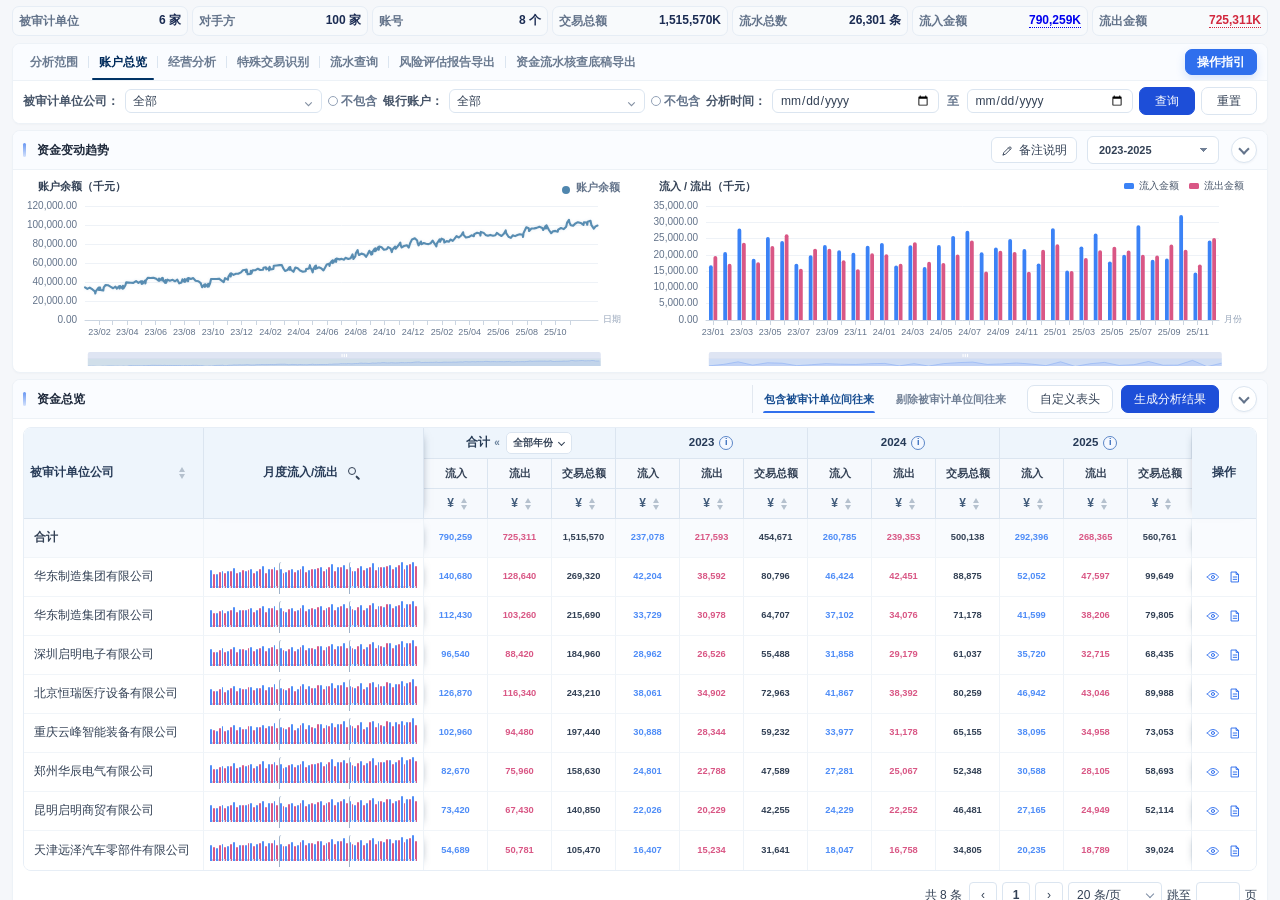
==== fragments/bank-analysis.html @ 0fcf7558 "更新功能与页面样式" ====
<!DOCTYPE html>
<html lang="zh-Hans-CN">
<head>
  <meta charset="utf-8"/>
  <meta name="viewport" content="width=device-width, initial-scale=1"/>
  <link rel="preconnect" href="https://cdnjs.cloudflare.com" crossorigin/>
  <link rel="preload" href="https://cdnjs.cloudflare.com/ajax/libs/font-awesome/6.4.0/css/all.min.css" as="style" onload="this.onload=null;this.rel='stylesheet'"/>
  <link rel="stylesheet" href="../assets/vendor/leaflet/leaflet.css?v=1.9.4-local"/>
  <noscript><link rel="stylesheet" href="https://cdnjs.cloudflare.com/ajax/libs/font-awesome/6.4.0/css/all.min.css"/></noscript>

  <!-- ECharts -->
  <script defer src="../assets/vendor/echarts/echarts.min.js?v=5.6.0-local"></script>
  <script defer src="../assets/vendor/leaflet/leaflet.js?v=1.9.4-local"></script>
  <link rel="stylesheet" href="../assets/css/base.css?v=20260827-tyc-sync1"/>
  <link rel="stylesheet" href="../assets/css/components/year-expansion.css?v=20260920-3"/>
  <link rel="stylesheet" href="../assets/css/pages/bank-analysis.css?v=20260811-daily-trend1"/>
  <link rel="stylesheet" href="../assets/css/pages/account.css?v=20260507-routine"/>
  <link rel="stylesheet" href="../assets/css/pages/biz.css?v=20260507-routine"/>
  <link rel="stylesheet" href="../assets/css/pages/routine.css?v=20260507-routine"/>
  <link rel="stylesheet" href="../assets/css/pages/workingpaper.css?v=20260827-workingpaper-tools1"/>
  <link rel="stylesheet" href="../assets/css/pages/bank-analysis-compact.css?v=20260907-table-align3"/>
  <link rel="stylesheet" href="../assets/css/pages/portrait.css?v=20260921-business-gate1"/>
  <link rel="stylesheet" href="../assets/css/pages/risk-check.css?v=20260624-riskflow1"/>
  <link rel="stylesheet" href="../assets/css/pages/account-action-details.css?v=20260828-portrait-actions4"/>
</head>
<body>
  <!-- 2) KPI + 数据问题分析（整块） -->
<div class="kpi-and-issue kpi-only">
<!-- 左侧 KPI 总容器：左1列(前三个纵排) + 右2列(后四个2×2) -->
<div class="kpi-grid">
<div class="kpi k1">
<div class="kpi-label">被审计单位</div>
<div class="kpi-value">6 家</div>
</div>
<div class="kpi k2">
<div class="kpi-label">对手方</div>
<div class="kpi-value">100 家</div>
</div>
<div class="kpi k3">
<div class="kpi-label">账号</div>
<div class="kpi-value">8 个</div>
</div>
<div class="kpi k4">
<div class="kpi-label">交易总额</div>
<div class="kpi-value">1,515,570K</div>
</div>
<div class="kpi k5">
<div class="kpi-label">流水总数</div>
<div class="kpi-value">26,301 条</div>
</div>
<div class="kpi k6">
<div class="kpi-label">流入金额</div>
<div class="kpi-value pos"><a class="link-num" href="javascript:;">790,259K</a></div>
</div>
<div class="kpi k7">
<div class="kpi-label">流出金额</div>
<div class="kpi-value neg"><a class="link-num danger" href="javascript:;">725,311K</a></div>
</div>
</div>
</div>
<!-- 3) Tabs（紧贴在KPI/问题卡下面） -->
<div class="tab-container">
<div class="tabbar" id="topTabs">
<div class="tab active" data-top="account">账户总览</div>
<div class="tab" data-top="biz">经营分析</div>
<!-- 暂时停用：已知关联方交易、个人交易。保留对应页面代码，后续可直接恢复入口。 -->
<!-- <div class="tab" data-top="relation">已知关联方交易</div> -->
<!-- <div class="tab" data-top="personal—transaction">个人交易</div> -->
<div class="tab" data-top="transaction">特殊交易识别</div>
<!-- 资金流水核查底稿导出已迁移为数据综合分析下方的独立页面。 -->
<!-- <div class="tab" data-top="workingpaper">资金流水核查底稿导出</div> -->
<div class="tab" data-top="statement">流水查询</div>
<button class="tab-guide-btn" id="bankOperationGuideBtn" type="button">操作指引</button>
<i class="inkbar" id="inkbar"></i>
</div>
<div class="tab-intro" id="tabIntro"></div>
<!-- ✅ 说明条放在同一个框内 -->
<div class="biz-filter-bar" id="bizFilterBar">
<div class="filter-card">
<div class="filter-area">
<label>被审计单位公司：</label>
<span class="select-wrap">
<select class="select" id="fCompany"></select>
<i class="chev"><svg viewbox="0 0 24 24"><path d="M6 9l6 6 6-6" fill="none" stroke="currentColor" stroke-width="2"></path></svg></i>
</span>
<label class="negate"><input id="negCompany" type="checkbox"/>不包含</label>
<label>银行账户：</label>
<span class="select-wrap">
<select class="select" id="fBank"></select>
<i class="chev"><svg viewbox="0 0 24 24"><path d="M6 9l6 6 6-6" fill="none" stroke="currentColor" stroke-width="2"></path></svg></i>
</span>
<label class="negate"><input id="negBank" type="checkbox"/>不包含</label>
<label>分析时间：</label>
<input id="beginDate" type="date"/>
<span class="range-sep">至</span>
<input id="endDate" type="date"/>
<button class="query" id="btnQueryBiz">查询</button>
<button class="reset" id="btnResetBiz">重置</button>
</div>
</div>
</div>
</div>
<!-- ===================== 账户总览页 ===================== -->
<section class="tab-pane active" id="pane-account">
<div class="tab-scroll">
<div class="card bank-balance-trend-card">
<div class="head"><div class="title">资金变动趋势</div><div class="head-inline bank-help-actions"><button class="btn account-help-btn bank-help-logic" type="button"><i class="fa-regular fa-lightbulb"></i>业务逻辑</button><button class="btn account-help-btn bank-help-tips" type="button"><i class="fa-regular fa-circle-question"></i>操作提示</button></div><div class="account-trend-head-actions"><button class="account-trend-note-trigger" id="accountTrendNoteTrigger" type="button" aria-label="备注说明"><svg viewBox="0 0 24 24" aria-hidden="true"><path d="M4 20l4.2-1 10-10a2.2 2.2 0 0 0-3.1-3.1l-10 10L4 20Z"></path><path d="m13.8 7.2 3 3"></path></svg><span>备注说明</span></button><select class="account-trend-year-select" id="accountTrendYearSelect" aria-label="资金变动趋势年份"><option value="2023-2025" selected>2023-2025</option><option value="2023">2023</option><option value="2024">2024</option><option value="2025">2025</option></select></div></div>
<div class="content">
<div class="account-trend-stack">
<div class="chart-md account-trend-chart" id="chart-account-balance"></div>
<div class="chart-md account-trend-chart" id="chart-account-io"></div>
</div>
</div>
</div>
<!-- ========== 资金总览 ========== -->
<div class="card">
<div class="head">
<div class="title">资金总览</div>
<!-- 紧跟标题：业务逻辑 / 操作提示 -->
<div class="head-inline bank-help-actions">
<button class="btn account-help-btn" id="btnAccountLogic"><i class="fa-regular fa-lightbulb"></i>业务逻辑</button>
<button class="btn account-help-btn" id="btnAccountTips"><i class="fa-regular fa-circle-question"></i>操作提示</button>
</div>
<!-- 右侧：自定义表头 / 生成分析结果 -->
<div class="account-summary-head-actions">
<div class="account-scope-tabs" id="accountScopeTabs" role="tablist" aria-label="资金总览交易范围">
<button class="is-active" type="button" role="tab" aria-selected="true" data-account-scope="included">包含被审计单位间往来</button>
<button type="button" role="tab" aria-selected="false" data-account-scope="excluded">剔除被审计单位间往来</button>
</div>
<button class="btn" id="btnCustomizeCols">自定义表头</button>
<button class="btn primary" id="btnAnalyze">生成分析结果</button>
</div>
</div>
<div class="content">
<!-- 总览表 -->
<div class="account-summary-table-wrap">
<table class="table" id="tblAccountSummary">
<thead id="accountSummaryHead"></thead>
<tbody id="accountSummaryBody"></tbody>
</table>
</div>
<div class="pagination" id="pagination-account"></div>
</div>
</div>

</div></div></section>
<!-- ===================== 流水画像 ===================== -->
<section class="tab-pane hide" id="pane-biz">
<div class="tab-scroll portrait-page">
  <div class="portrait-metrics">
    <div class="portrait-metric is-related">
      <div class="portrait-metric-head"><span>关联交易占比 <b class="portrait-inline-value">188,460K / 12.4%</b></span></div>
      <div class="portrait-metric-value">188,460K</div>
      <div class="portrait-meter"><i style="width:12.4%"></i></div>
      <div class="portrait-metric-foot"><span>被审计单位间往来</span><strong>64,820K / 4.3%</strong></div>
    </div>
    <div class="portrait-metric is-customer">
      <div class="portrait-metric-head">
        <span>客户交易占比 <b class="portrait-inline-value">790,259K / 52.1%</b></span>
        <label class="portrait-rank-control">集中度
          <select id="portraitCustomerTopN">
            <option value="5">前5大</option>
            <option value="10" selected>前10大</option>
            <option value="20">前20大</option>
          </select>
        </label>
      </div>
      <div class="portrait-metric-value">790,259K <small>/ 52.1%</small></div>
      <div class="portrait-meter"><i id="portraitCustomerBar" style="width:86%"></i></div>
      <div class="portrait-metric-foot"><span id="portraitCustomerLabel">前10大客户集中度</span><strong>269,023K / <em id="portraitCustomerRatio">86%</em></strong></div>
    </div>
    <div class="portrait-metric is-supplier">
      <div class="portrait-metric-head">
        <span>供应商交易占比 <b class="portrait-inline-value">725,311K / 47.9%</b></span>
        <label class="portrait-rank-control">集中度
          <select id="portraitSupplierTopN">
            <option value="5">前5大</option>
            <option value="10" selected>前10大</option>
            <option value="20">前20大</option>
          </select>
        </label>
      </div>
      <div class="portrait-metric-value">725,311K <small>/ 47.9%</small></div>
      <div class="portrait-meter"><i id="portraitSupplierBar" style="width:86%"></i></div>
      <div class="portrait-metric-foot"><span id="portraitSupplierLabel">前10大供应商集中度</span><strong>250,999K / <em id="portraitSupplierRatio">86%</em></strong></div>
    </div>
    <div class="portrait-metric is-master"><div class="portrait-master-title"><span>主档信息完整度</span><b>4/5</b><small>已获取 4 项，共 5 项主档</small></div><div class="portrait-tags"><span class="is-ready">客户</span><span class="is-ready">供应商</span><span class="is-ready">关联方</span><span class="is-ready">员工主档</span><span class="is-pending" id="portraitBusinessMasterTag">工商信息 · 待获取</span></div></div>
  </div>

  <div class="portrait-chart-grid">
    <div class="card portrait-chart-card portrait-monthly-card"><div class="head"><div class="title">月度收支构成分析</div><div class="head-inline bank-help-actions"><button class="btn account-help-btn bank-help-logic" type="button"><i class="fa-regular fa-lightbulb"></i>业务逻辑</button><button class="btn account-help-btn bank-help-tips" type="button"><i class="fa-regular fa-circle-question"></i>操作提示</button></div><select class="portrait-monthly-year-select" id="portraitMonthlyYearSelect" aria-label="选择分析年份"><option value="all" selected>2023-2025</option><option value="2023">2023</option><option value="2024">2024</option><option value="2025">2025</option></select><button class="portrait-monthly-layout-toggle" id="portraitMonthlyLayoutToggle" type="button" aria-pressed="false" aria-label="切换为流入在上、流出在下" title="切换为流入在上、流出在下"><i aria-hidden="true"><span></span><span></span></i><b>上下视图</b></button><div class="portrait-legend"></div></div><div class="content"><div class="portrait-chart" id="portraitMonthlyChart"></div></div></div>
    <div class="card portrait-chart-card portrait-feature-card"><div class="head"><div class="title">前10大</div><div class="head-inline bank-help-actions"><button class="btn account-help-btn bank-help-logic" type="button"><i class="fa-regular fa-lightbulb"></i>业务逻辑</button><button class="btn account-help-btn bank-help-tips" type="button"><i class="fa-regular fa-circle-question"></i>操作提示</button></div><div class="portrait-feature-tools"><div class="portrait-segment" id="portraitBubbleTabs"><button class="is-active" data-view="customer" type="button">客户</button><button data-view="supplier" type="button">供应商</button><button data-view="nonbusiness" type="button">非客户非供应商</button><button data-view="related" type="button">关联方</button></div></div></div><div class="content"><div class="portrait-feature-ranking-grid" id="portraitFeatureBody"></div></div></div>
  </div>

  <div class="card portrait-table-card">
    <div class="head">
      <div class="title">对手方汇总清单</div>
      <div class="head-inline bank-help-actions"><button class="btn account-help-btn bank-help-logic" type="button"><i class="fa-regular fa-lightbulb"></i>业务逻辑</button><button class="btn account-help-btn bank-help-tips" type="button"><i class="fa-regular fa-circle-question"></i>操作提示</button></div>
      <div class="portrait-table-count bank-head-meta-hidden" id="portraitTableCount"></div>
    </div>
    <div class="content">
      <div class="portrait-filter-strip" id="portraitFilterStrip">
        <div class="portrait-counterparty-filters" id="portraitCounterpartyFilters"></div>
        <button class="portrait-kpi-toggle" id="portraitKpiToggle" type="button" aria-label="隐藏KPI卡片" title="隐藏KPI卡片"><span></span></button>
      </div>
      <div class="portrait-table-viewbar">
        <div class="portrait-table-nav">
          <div class="portrait-table-tabs" id="portraitTableTabs"><button class="is-active" data-view="summary" type="button">交易数据及工商信息</button><button data-view="business" type="button" hidden>工商信息</button></div>
          <div class="portrait-business-sync">
            <button class="portrait-business-refresh" id="portraitBusinessRefresh" type="button" aria-label="重新获取工商信息" title="重新获取工商信息">
              <svg aria-hidden="true" viewBox="0 0 24 24"><path d="M20 11a8 8 0 1 0-2.34 5.66M20 5v6h-6"/></svg>
            </button>
            <span id="portraitBusinessRefreshState">尚未获取工商信息</span>
          </div>
        </div>
        <div class="portrait-table-actions"><button class="btn" id="portraitResetFilters" type="button">重置筛选</button><button class="btn" id="portraitColumnsBtn" type="button">自定义表头</button><button class="btn primary" id="portraitGenerateResult" type="button">生成分析结果</button><button class="btn primary" id="portraitExportBtn" type="button">生成流水</button></div>
      </div>
      <div class="counterparty-blacklist-note portrait-blacklist-row">当前工作簿下总计有3个对手方存在配合造假行为，请关注！（AQPP-Audit提供的全量配合造假清单见<a href="javascript:void(0)">第三方配合造假名单.xlsx</a>）</div>
      <div class="portrait-table-wrap tyc-sync-surface"><table class="table" id="portraitCounterpartyTable"><thead id="portraitCounterpartyHead"></thead><tbody id="portraitCounterpartyBody"></tbody></table></div>
      <div class="pagination portrait-pagination" id="portraitPager"></div>
    </div>
  </div>
</div>
</section>

<!-- 旧经营实质内容仅保留为兼容数据源，不再作为可见 Tab 页面 -->
<section class="tab-pane hide" id="pane-biz-legacy" hidden>
<div class="tab-scroll">
<!-- 1) 筛选区 -->
<!-- 2) 资金流水金额 -->
<div class="card">
<div class="head">
<div class="ph-left">
<div class="title">资金流水金额</div>
<button class="btn" id="btnAccountLogic">业务逻辑</button>
<button class="btn" id="btnAccountTips">操作提示</button>
</div>
<div class="ph-right">
<span class="note-link"><i class="icon">
<svg viewbox="0 0 24 24"><path d="M12 3v18M5 6h14M5 12h14M5 18h9" fill="none" stroke="currentColor" stroke-width="1.6"></path></svg>
</i><u>备注说明</u></span>
<span class="pill-wrap">
<select class="pill-select" id="yearBalance">
<option>2023-2025</option><option>2023</option><option>2024</option><option>2025</option>
</select>
<i class="chev"><svg viewbox="0 0 24 24"><path d="M6 9l6 6 6-6" fill="none" stroke="currentColor" stroke-width="2"></path></svg></i>
</span>
</div>
</div>
<div class="chart-lg" id="chart-balance"></div>
</div>
<!-- 3) 流入流出趋势 -->
<div class="card">
<div class="head">
<div class="ph-left">
<div class="title">流入流出趋势</div>
<button class="btn" id="btnAccountLogic">业务逻辑</button>
<button class="btn" id="btnAccountTips">操作提示</button>
</div>
<div class="ph-right">
<span class="note-link"><i class="icon">
<svg viewbox="0 0 24 24"><path d="M12 3v18M5 6h14M5 12h14M5 18h9" fill="none" stroke="currentColor" stroke-width="1.6"></path></svg>
</i><u>备注说明</u></span>
<span class="pill-wrap">
<select class="pill-select" id="yearIO">
<option>2023-2025</option><option>2023</option><option>2024</option><option>2025</option>
</select>
<i class="chev"><svg viewbox="0 0 24 24"><path d="M6 9l6 6 6-6" fill="none" stroke="currentColor" stroke-width="2"></path></svg></i>
</span>
<span class="pill-wrap">
<select class="pill-select" id="ctypeIO">
<option value="all">全部类型</option><option>供应商</option><option>客户</option><option>员工</option><option>其他</option><option>个人</option>
</select>
<i class="chev"><svg viewbox="0 0 24 24"><path d="M6 9l6 6 6-6" fill="none" stroke="currentColor" stroke-width="2"></path></svg></i>
</span>
</div>
</div>
<div class="kpi-row" id="kpi-io">
<div class="kpi"><div class="k">流入金额</div><div class="v" id="io_in_sum">—</div></div>
<div class="kpi"><div class="k">月均流入</div><div class="v" id="io_in_avg">—</div></div>
<div class="kpi"><div class="k">流出总额</div><div class="v" id="io_out_sum">—</div></div>
<div class="kpi"><div class="k">月均流出</div><div class="v" id="io_out_avg">—</div></div>
</div>
<div class="chart-md" id="chart-io"></div>
</div>
<!-- 4) 流入流出构成（标题 + Tab + 7占比 + 左右两图） -->
<div class="card">
<div class="head">
<div class="ph-left">
<div class="title">流入流出构成</div>
<button class="btn" id="btnAccountLogic">业务逻辑</button>
<button class="btn" id="btnAccountTips">操作提示</button>
</div>
<div class="ph-right">
<span class="note-link"><i class="icon">
<svg viewbox="0 0 24 24"><path d="M12 3v18M5 6h14M5 12h14M5 18h9" fill="none" stroke="currentColor" stroke-width="1.6"></path></svg>
</i><u>备注说明</u></span>
</div>
</div>
<div class="tabs-mini" id="compTabs">
<div class="tab active" data-mode="total">交易总额</div>
<div class="tab" data-mode="in">流入方</div>
<div class="tab" data-mode="out">流出方</div>
</div>
<div class="seven-cats" id="compCats"></div>
<div class="grid-2">
<div class="chart-md" id="chart-comp-monthly"></div>
<div class="chart-md" id="chart-comp-top20"></div>
</div>
<!-- 工具栏：左侧切换 / 右侧按钮组 -->
<div class="table-section">
  <div class="table-inner">

    <div class="table-toolbar">
      <div class="toolbar-left">
        <div aria-label="明细视图切换" class="seg" id="tblSwitcher" role="tablist">
          <button aria-selected="true" class="opt active" data-view="deal" role="tab">交易明细</button>
          <button aria-selected="false" class="opt" data-view="corp" role="tab">工商信息</button>
        </div>
      </div>

      <div class="toolbar-right">
        <div class="btn-bar">
          <button class="btn ghost" id="btnQuick">快速查看勾选结果</button>
          <button class="btn ghost" id="btnReset">重置筛选</button>
          <button class="btn ghost" id="btnHead">自定义表头</button>
          <button class="btn ghost" id="btnDist">流入流出分布</button>
          <button class="btn primary" id="btnAnalyze">生成分析结果</button>
          <button class="btn primary" id="btnFlow">生成流水</button>
        </div>
      </div>
    </div>

    <div class="table-announce" id="tableAnnounce">
      <div class="left-msg">
        当前工作簿下总计有
        <strong id="fraudCount" style="font-weight:700;">0</strong>
        个对手方存在配合造假行为，请关注！
        （AQPP-Audit 提供的全量配合造假清单见
        <span class="file-link" id="fraudListFile">第三方配合造假名单.xlsx</span>）
      </div>
      <div class="right-msg">不勾选即默认基于全部记录导出</div>
    </div>

    <div class="table-wrap" id="tbl-deal-wrap">
      <table class="table" id="tblDeal">
        <thead>
          <tr>
            <th>对手方名称</th>
            <th>对手方类型</th>
            <th>关联关系</th>
            <th>黑名单</th>
            <th>流入总额</th>
            <th>流出总额</th>
            <th>交易总额</th>
            <th>交易总额占比</th>
            <th>交易笔数</th>
            <th>销售类别</th>
            <th>采购类别</th>
            <th>职位</th>
            <th>备注说明</th>
            <th>操作</th>
</tr>
</thead>
<tbody></tbody>
</table>
<div class="pagination" id="pagination-deal"></div>
</div>
<div class="table-wrap" id="tbl-corp-wrap">
<table class="table" id="tblCorp">
<thead>
<tr>
<th>对手方名称</th><th>交易总额</th><th>成立日期</th><th>经营开始时间</th>
<th>经营结束时间</th><th>营业期限</th><th>经营状态</th><th>注册资本</th>
<th>行业</th><th>经营范围</th><th>注册地址</th><th>企业联系方式</th><th>董监高</th>
</tr>
</thead>
<tbody></tbody>
</table>
<div class="pagination" id="pagination-corp"></div>
</div>
</div>
</div>
</section>
<!-- ===================== 个人交易 ===================== -->
<!-- 暂时停用：个人交易页面内容保留，不参与当前 Tab 切换。 -->
<section class="tab-pane hide" id="pane-personal—transaction" hidden aria-hidden="true">
<div class="tab-scroll relation-page personal-page">
  <div class="card relation-analysis-card personal-analysis-card">
    <div class="head">
      <div class="title">个人交易分析</div>
      <div class="relation-mode-tabs analysis-mode-tabs" id="personalModeTabs">
        <button class="is-active" data-mode="total" type="button">交易总额</button>
        <button data-mode="inflow" type="button">流入方</button>
        <button data-mode="outflow" type="button">流出方</button>
      </div>
      <div class="portrait-table-count bank-head-meta-hidden" id="personalTableCount"></div>
    </div>
    <div class="content">
      <div class="portrait-filter-strip relation-filter-strip personal-filter-strip" id="personalFilterStrip">
        <div class="portrait-counterparty-filters relation-filter-cards personal-filter-cards" id="personalTypeFilters"></div>
        <button class="portrait-kpi-toggle" id="personalKpiToggle" type="button" aria-label="隐藏KPI行" title="隐藏KPI行"><span></span></button>
      </div>
      <div class="relation-insight-grid">
        <div class="relation-chart-panel">
          <div class="relation-panel-head"><span id="personalChartTitle">个人交易月度分年交易总额</span><em>单位：千元</em></div>
          <div class="relation-chart" id="personalMetricChart"></div>
        </div>
        <div class="relation-top-panel">
          <div class="relation-panel-head"><span id="personalTopTitle">个人交易 TOP20</span><em id="personalTopMetric">交易总额</em></div>
          <div class="relation-top-list" id="personalTop20"></div>
        </div>
      </div>
      <div class="portrait-table-viewbar relation-table-viewbar">
        <div class="portrait-table-tabs" id="personalTableTabs"><button class="is-active" data-view="summary" type="button">合计数据</button><button data-view="business" type="button">工商信息</button></div>
        <div class="portrait-table-actions"><button class="btn" id="personalColumnsBtn" type="button">自定义表头</button><button class="btn primary" id="personalExportBtn" type="button">导出清单</button></div>
      </div>
      <div class="portrait-table-wrap relation-table-wrap personal-table-wrap"><table class="table" id="personalCounterpartyTable"><thead id="personalCounterpartyHead"></thead><tbody id="personalCounterpartyBody"></tbody></table></div>
      <div class="pagination portrait-pagination" id="personalPager"></div>
    </div>
  </div>
</div>
</section>

<!-- ===================== 流水查询 ===================== -->
<section class="tab-pane hide" id="pane-statement"><div class="tab-scroll">
<div class="card statement-query-card"><div class="head"><div class="title">流水查询结果</div><div class="head-inline bank-help-actions"><button class="btn account-help-btn bank-help-logic" type="button"><i class="fa-regular fa-lightbulb"></i>业务逻辑</button><button class="btn account-help-btn bank-help-tips" type="button"><i class="fa-regular fa-circle-question"></i>操作提示</button></div><div class="portrait-table-count bank-head-meta-hidden" id="statementFlowCount">共 26,301 条，当前展示 1-20 / 26,301</div><button class="btn bank-head-push" id="statementResetFilters" type="button">重置筛选</button><button class="btn" id="statementCustomizeCols" type="button">自定义表头</button><button class="btn primary" id="statementGenerateFlow" type="button">生成流水</button></div><div class="content"><div class="statement-table-wrap"><table class="table statement-flow-table" id="statementFlowTable"><thead><tr><th>本方名称</th><th>本方账号</th><th>对方名称</th><th>交易日期</th><th>交易时间</th><th>币种</th><th>流入金额</th><th>流出金额</th><th>交易后余额</th><th>等值人民币余额</th><th>交易类型</th><th>流水识别号</th><th>摘要</th><th>流水明细尽调备注</th><th>关联关系</th><th>所属集团</th><th>对手方类型</th><th>销售类别</th><th>采购类别</th><th>批准日期_客户</th><th>无效日期_客户</th><th>批准日期_供应商</th><th>无效日期_供应商</th><th>入职日期</th><th>离职日期</th></tr></thead><tbody id="statementFlowBody"></tbody></table></div><div class="pagination statement-pagination" id="statementFlowPager"></div></div></div>
</div></section>

<!-- =====================已知关联交易 面板 ===================== -->
<!-- 暂时停用：已知关联方交易页面内容保留，不参与当前 Tab 切换。 -->
<section class="tab-pane hide" id="pane-relation" hidden aria-hidden="true">
<div class="tab-scroll relation-page">
  <div class="card relation-analysis-card">
    <div class="head">
      <div class="title">已知关联方交易分析</div>
      <div class="relation-mode-tabs analysis-mode-tabs" id="relationModeTabs">
        <button class="is-active" data-mode="total" type="button">交易总额</button>
        <button data-mode="inflow" type="button">流入方</button>
        <button data-mode="outflow" type="button">流出方</button>
      </div>
      <div class="portrait-table-count bank-head-meta-hidden" id="relationTableCount"></div>
    </div>
    <div class="content">
      <div class="portrait-filter-strip relation-filter-strip" id="relationFilterStrip">
        <div class="portrait-counterparty-filters relation-filter-cards" id="relationTypeFilters"></div>
        <button class="portrait-kpi-toggle" id="relationKpiToggle" type="button" aria-label="隐藏KPI卡片" title="隐藏KPI卡片"><span></span></button>
      </div>
      <div class="relation-insight-grid">
        <div class="relation-chart-panel">
          <div class="relation-panel-head"><span id="relationChartTitle">关联方交易总额构成</span><em>单位：千元</em></div>
          <div class="relation-chart" id="relationMetricChart"></div>
        </div>
        <div class="relation-top-panel">
          <div class="relation-panel-head"><span id="relationTopTitle">TOP20 关联方</span><em id="relationTopMetric">交易总额</em></div>
          <div class="relation-top-list" id="relationTop20"></div>
        </div>
      </div>
      <div class="portrait-table-viewbar relation-table-viewbar">
        <div class="portrait-table-tabs" id="relationTableTabs"><button class="is-active" data-view="summary" type="button">合计数据</button><button data-view="business" type="button">工商信息</button></div>
        <div class="counterparty-blacklist-note">当前工作簿下总计有0个对手方存在配合造假行为，请关注！（AQPP-Audit提供的全量配合造假清单见<a href="javascript:void(0)">第三方配合造假名单.xlsx</a>）</div>
        <div class="portrait-table-actions"><button class="btn" id="relationColumnsBtn" type="button">自定义表头</button><button class="btn primary" id="relationExportBtn" type="button">导出清单</button></div>
      </div>
      <div class="portrait-table-wrap relation-table-wrap"><table class="table" id="relationCounterpartyTable"><thead id="relationCounterpartyHead"></thead><tbody id="relationCounterpartyBody"></tbody></table></div>
      <div class="pagination portrait-pagination" id="relationPager"></div>
    </div>
  </div>
</div>
</section>

<!-- ===================== 特定工商查询  ===================== -->
<section class="tab-pane" id="pane-routine">
<div class="tab-scroll">
<div class="split">
<!-- 左侧菜单 -->
<aside class="sidebar-pane">
<div class="menu" id="routineMenu">
<div class="item active" data-code="2.1">1. 经营时间较短</div>
<div class="item" data-code="2.2">2. 社保缴纳人数较少</div>
<div class="item" data-code="2.3">3. 为个人或个体工商户</div>
<div class="item" data-code="2.4">4. 注册资本与交易规模不匹配</div>
<div class="item" data-code="2.5">5. 交易规模与第三方所处行业状况不匹配</div>
<div class="item" data-code="2.6">6. 经营范围与交易性质不匹配</div>
<div class="item" data-code="2.7">7. 注册地址与被审计单位地址较为接近</div>
<div class="item" data-code="2.8">8. 不同第三方的工商登记信息相同或相近</div>
<div class="item" data-code="2.9">9. 既是客户又是供应商，或受同一实际控制人控制</div>
</div>
<div class="small">说明：切换 Routine 仅刷新右侧内容。</div>
<button aria-label="收起侧栏" class="sbar-toggle-inset" type="button"></button>
</aside>
<main>
<!-- ========= 通用 Routine 布局（1,2,3,4,5,6,8,9 共用） ========= -->
<div class="routine-common-block" id="routineCommon">
<!-- 顶部：标题 + 主卡片（左田字格 + 右散点图） -->
<div class="card routine-card">
<div class="head">
<div class="title" id="rTitle">经营时间汇总指标</div>
</div>
<div class="content">
<div class="routine-main">
<!-- 左：2×2 田字格 + 每格右侧小箱线图 -->
<section class="routine-kpi-panel">
<div class="kpi-panel-title">分段整体情况</div>
<!-- Routine4 专用筛选条：仅在 2.4 显示 -->
<div class="filters-bar" id="r4Filters">
<!-- 对手方类型多选 -->
<div class="field">
<label>对手方类型：</label>
<div class="multi" id="r4TypeBox">
<button class="multi-toggle" id="r4TypeBtn" type="button">
<span id="r4TypeText">全部</span>
<i class="chev">▾</i>
</button>
<div class="multi-menu" id="r4TypeMenu"></div>
</div>
</div>
<!-- 自定义） -->
<div class="field breaks">
<label>分段阈值 ：</label>
<input id="r4b0" step="0.01" type="number" value="">
<span class="sep">/</span>
<input id="r4b1" step="0.01" type="number" value="">
<span class="sep">/</span>
<input id="r4b2" step="0.01" type="number" value="">
<button class="btn primary" id="r4Apply">筛选</button>
</input></input></input></div>
</div>
<div class="top-strip" id="topStrip">
<!-- JS 动态插入 .kpi-box-card -->
</div>
</section>
<!-- 右：散点图 -->
<section class="routine-scatter">
<div class="scatter-title" id="scatterTitle">
                          经营时间分布表
                        </div>
<div class="chart" id="chart-scatter"></div>
</section>
</div>
</div>
</div>
<!-- 明细：交易明细表 -->
<div class="card">
<div class="head">
<div class="title">交易明细表</div>
</div>
<div class="content" style="overflow:auto;max-height:520px">
<table class="table" id="tblRoutineDetail">
<thead></thead>
<tbody></tbody>
</table>
<div class="pagination" id="pagination-routine"></div>
</div>
</div>
</div>
<!-- ========= /通用 Routine 布局 ========= -->
<!-- ========= Routine7：注册地址接近 · 地图（独立模块 r7x） ========= -->
<section id="r7x" style="display:none;">
<div class="card">
<div class="head">
<div class="title">7. 注册地址与被审计单位地址接近 · 地图</div>
</div>
<div class="content">
<div class="r7x-layout">
<!-- 左列：筛选 + 2×2 KPI -->
<aside class="r7x-left">
<!-- 顶部筛选条 -->
<div class="r7x-filters">
<label class="lbl">被审计单位：</label>
<select class="pill-select" id="r7xAuditSel"></select>
<span class="sep"></span>
<label class="lbl">显示级别：</label>
<label class="chk"><input checked="" type="checkbox" value="city"/> 同市</label>
<label class="chk"><input checked="" type="checkbox" value="district"/> 同区/县</label>
<label class="chk"><input checked="" type="checkbox" value="street"/> 同街道</label>
<label class="chk"><input checked="" type="checkbox" value="near"/> 距离&lt;1km</label>
</div>
<!-- 2×2 田字格 KPI -->
<div class="r7x-kpi-grid">
<div class="r7x-kpi kpi-blue">
<div class="kpi-title">同市</div>
<div class="kpi-num" id="r7xCityCnt">0</div>
<div class="kpi-sub">流入金额：<b id="r7xCityIn">0 万</b></div>
<div class="kpi-sub">流出金额：<b id="r7xCityOut">0 万</b></div>
</div>
<div class="r7x-kpi kpi-green">
<div class="kpi-title">同区/县</div>
<div class="kpi-num" id="r7xDistrictCnt">0</div>
<div class="kpi-sub">流入金额：<b id="r7xDistrictIn">0 万</b></div>
<div class="kpi-sub">流出金额：<b id="r7xDistrictOut">0 万</b></div>
</div>
<div class="r7x-kpi kpi-orange">
<div class="kpi-title">同街道</div>
<div class="kpi-num" id="r7xStreetCnt">0</div>
<div class="kpi-sub">流入金额：<b id="r7xStreetIn">0 万</b></div>
<div class="kpi-sub">流出金额：<b id="r7xStreetOut">0 万</b></div>
</div>
<div class="r7x-kpi kpi-red">
<div class="kpi-title">距离 &lt; 1km</div>
<div class="kpi-num" id="r7xNearCnt">0</div>
<div class="kpi-sub">流入金额：<b id="r7xNearIn">0 万</b></div>
<div class="kpi-sub">流出金额：<b id="r7xNearOut">0 万</b></div>
</div>
<div class="r7x-anchor">
<div class="small text-muted">被审计单位坐标：</div>
<div class="anchor-xy" id="r7xAnchorXY">—</div>
</div>
</div>
</aside>
<!-- 右列：地图 -->
<section class="r7x-map-wrap">
<div aria-label="地图" id="r7xMap"></div>
<div class="r7x-legend">
<span><i style="background:var(--flow-in);"></i>同市</span>
<span><i style="background:#16a34a;"></i>同区/县</span>
<span><i style="background:#f59e0b;"></i>同街道</span>
<span><i style="background:var(--flow-out);"></i>距离&lt;1km</span>
<span><i style="background:#334155;opacity:.6;"></i>其他</span>
</div>
</section>
</div>
</div>
</div>
<!-- 下：明细表 -->
<div class="card">
<div class="head"><div class="title">当前地图点 · 对手方明细</div></div>
<div class="content">
<div style="overflow:auto;max-height:360px">
<table class="table" id="r7xTable">
<thead>
<tr>
<th>对手方名称</th>
<th>接近级别</th>
<th>距离(km)</th>
<th>城市</th>
<th>区/县</th>
<th>街道</th>
<th>经度</th>
<th>纬度</th>
<th>流入金额(万)</th>
<th>流出金额(万)</th>
<th>交易总额(万)</th>
</tr>
</thead>
<tbody></tbody>
</table>
</div>
</div>
</div>
</section>
<!-- ========= /Routine7 ========= -->
</main>
</div>
</div>
</section>
<!-- ===================== 资金流水核查底稿导出 ===================== -->
<section class="tab-pane hide" id="pane-transaction">
<iframe class="risk-reference-frame" src="./fund-flow-check.html?v=20260827-filter-popover1" title="高风险核查"></iframe>
<div class="risk-page" hidden>
  <aside class="risk-sidebar" id="riskSidebar"><div class="risk-sidebar-head"><div><b>核查程序</b><span id="riskProcedureCount">29 项</span></div><button id="riskSidebarToggle" type="button" title="收起核查程序">‹</button></div><div class="risk-procedure-list" id="riskProcedureList"></div><button class="risk-add-btn" id="riskAddProcedure" type="button">+ 新增核查程序</button></aside>
  <div class="risk-main">
    <div class="risk-dashboard" id="riskDashboard"><div class="risk-kpis"><div><span>命中对手方</span><b id="riskCpTotal">12 家</b></div><div><span>命中流水</span><b id="riskTxTotal">31 笔</b></div><div><span>命中金额</span><b>18,642.50 万元</b></div><div><span>已解释</span><b>8 / 31</b></div></div><div class="risk-chart-row"><div class="risk-chart-card"><div class="risk-mini-title">命中金额集中度 <span>TOP 3 覆盖 68%</span></div><div id="riskParetoChart" class="risk-chart"></div></div><div class="risk-chart-card"><div class="risk-mini-title">核查类型构成 <span>按命中流水</span></div><div id="riskTypeChart" class="risk-chart"></div></div></div></div>
    <div class="risk-context"><div class="risk-context-copy"><span id="riskGroupName">定量考虑因素</span><b id="riskRuleTitle">1.1 法人账户单笔大额交易</b><em id="riskRuleBadge">已命中 23 条</em></div><div class="risk-rule-filters" id="riskRuleFilters"></div><button class="btn primary" id="riskRunBtn" type="button">执行核查</button></div>
    <div class="risk-result-card"><div class="risk-result-tabs"><button class="is-active" data-risk-view="cp" type="button">对手方汇总 <span id="riskCpCount">12</span></button><button data-risk-view="tx" type="button">流水明细 <span id="riskTxCount">31</span></button><div class="risk-result-actions"><label class="risk-search"><i class="fa-solid fa-magnifying-glass"></i><input id="riskSearch" placeholder="搜索对手方或摘要"/></label><button class="btn" id="riskExportBtn" type="button">导出</button></div></div><div class="risk-group-switch" id="riskGroupSwitch"></div><div class="risk-table-wrap"><table class="table" id="riskResultTable"><thead id="riskResultHead"></thead><tbody id="riskResultBody"></tbody></table></div></div>
  </div>
</div>
</section>

<!-- ===================== 资金流水核查底稿导出 ===================== -->
<!-- 原资金流水分析内的底稿导出页面保留，当前由独立页面承载。 -->
<section class="tab-pane hide" id="pane-workingpaper" hidden aria-hidden="true">
  <div class="tab-scroll wp-page">

    <!-- 信息测试 - 准确性测试 -->
    <section class="wp-card-section" id="wpBlock2">
      <div class="wp-card-head">
        <div class="wp-card-title-wrap">
          <div class="wp-card-title-group">
            <div class="wp-card-title">信息测试 - 准确性测试</div>
          </div>
        </div>
        <button class="wp-fold-btn" type="button" data-fold-target="wpBlock2" title="收起/展开"></button>
      </div>

      <div class="wp-card-body">
        <div class="wp-inline-row">
          <div class="wp-inline-label">是否使用系统内置的随机抽样工具进行直接测试：</div>
          <label class="wp-switch">
            <input type="checkbox" id="directTestSwitch" checked>
            <span class="slider"></span>
            <span class="switch-text" id="directTestText">是</span>
          </label>
        </div>

        <div class="wp-card-desc" style="margin-top: 2px;">
          若依赖控制测试，或使用非随机抽样的方式进行直接测试，可选择否
        </div>

        <div class="wp-form-row" id="sampleConfigRow">
          <div class="field">
            <label>设置风险等级：</label>
            <select id="riskSel">
              <option value="">选择风险等级…</option>
              <option value="重大+">重要的+</option>
              <option value="重大">重要的</option>
              <option value="提高">提高的</option>
              <option value="基础">基础的</option>
            </select>
          </div>
        </div>

        <div class="wp-card-desc" id="wpDirectTestDesc">
          系统会根据KAE中，使用直接测试方案时，属性抽样样本量表，自动计算最小样本量并进行随机抽样。<br>
          用于评价资金流水的准确性（对应底稿中的 &lt; 1.3网银交易流水准确性测试 &gt;）
        </div>

        <div class="wp-table-wrap" id="wpTable2Wrap">
          <table class="table wp-table" id="wpTable2">
            <thead>
              <tr>
                <th>被审计单位名称</th>
                <th>银行账号</th>
                <th>本方银行</th>
                <th class="num no-filter">交易总额</th>
                <th class="num no-filter">交易笔数</th>
                <th class="no-sort no-filter">最小样本量（自动计算）</th>
              </tr>
            </thead>
            <tbody></tbody>
          </table>
        </div>

        <div class="wp-pager audit-pager" id="wpTable2Pager">
          <span class="audit-pager-total">共 <b id="wpTable2Total">0</b> 条</span>
          <button class="audit-pager-btn audit-pager-arrow" disabled>‹</button>
          <button class="audit-pager-btn is-active">1</button>
          <button class="audit-pager-btn audit-pager-arrow" disabled>›</button>
          <label class="audit-pager-size"><select><option selected>20 条/页</option></select></label>
          <span class="audit-pager-jump-label">跳至</span>
          <input class="audit-pager-jump" type="number" min="1" inputmode="numeric">
          <span class="audit-pager-jump-label">页</span>
        </div>
      </div>
    </section>

    <!-- 核查标准 -->
    <section class="wp-card-section wp-temp-hidden" id="wpBlock3" hidden>
      <div class="wp-card-head">
        <div class="wp-card-title-wrap">
          <div class="wp-card-title-group">
            <div class="wp-card-title">核查标准</div>
          </div>
        </div>
        <button class="wp-fold-btn" type="button" data-fold-target="wpBlock3" title="收起/展开"></button>
      </div>

      <div class="wp-card-body">
        <div class="wp-card-desc">
          对于符合下述标准的、通过KPMG Audit Compass系统平台中项目组浏览凭证的筛选条件识别的资金流水记录，
          已自动填充至工作底稿 &lt;3.大额、异常资金流水&gt;
        </div>

        <div class="wp-tags">
          <span class="tag ok">✓ 关联方</span>
          <span class="tag err">× 客户（缺失）</span>
          <span class="tag err">× 供应商（缺失）</span>
          <span class="tag err">× 员工（缺失）</span>
        </div>

        <div class="wp-table-wrap">
          <table class="table wp-table wp-standard-table" id="rngTable">
            <thead>
              <tr>
                <th class="no-sort no-filter" style="width:34%;">核查程序</th>
                <th class="no-sort no-filter" style="width:82px;">标识号</th>
                <th class="no-sort no-filter">Audit Compass系统设定筛选条件</th>
                <th class="no-sort no-filter" style="width:82px;">执行状态</th>
                <th class="num no-sort no-filter" style="width:100px;">识别对手方数</th>
                <th class="num no-sort no-filter" style="width:120px;">识别交易总额</th>
                <th class="num no-sort no-filter" style="width:100px;">识别交易笔数</th>
                <th class="no-sort no-filter" style="width:90px;">操作</th>
                <th class="no-sort no-filter" style="width:140px;">解释理由</th>
              </tr>
            </thead>
            <tbody id="rngTbody"></tbody>
          </table>
        </div>
      </div>
    </section>

    <!-- 可能配合实施财务舞弊的第三方特征 -->
    <section class="wp-card-section wp-temp-hidden" id="wpBlock4" hidden>
      <div class="wp-card-head">
        <div class="wp-card-title-wrap">
          <div class="wp-card-title-group">
            <div class="wp-card-title">可能配合实施财务舞弊的第三方特征</div>
          </div>
        </div>
        <button class="wp-fold-btn" type="button" data-fold-target="wpBlock4" title="收起/展开"></button>
      </div>

      <div class="wp-card-body">
        <div class="wp-card-desc">
          除A股IPO收入审计程序示例 &lt;A股IPO采购与存货审计程序示例&gt; 底稿中列示的背景调查程序外，
          项目组可从资金流水出发，借助KPMG Audit Compass识别符合特定特征的异常交易对手方，
          对于识别出的异常资金流的交易对手方，项目组应考虑在资金流水核查、走访、函证、烤凭等核查程序中重点关注。
        </div>

        <div class="wp-table-wrap">
          <table class="table wp-table wp-standard-table" id="fraudTable">
            <thead>
              <tr>
                <th style="width:34%;">核查程序</th>
                <th style="width:82px;">标识号</th>
                <th>Audit Compass系统设定筛选条件</th>
                <th style="width:82px;">执行状态</th>
                <th class="num" style="width:100px;">识别对手方数</th>
                <th class="num" style="width:120px;">识别交易总额</th>
                <th class="num" style="width:100px;">识别交易笔数</th>
                <th style="width:140px;">解释理由</th>
              </tr>
            </thead>
            <tbody id="fraudTbody"></tbody>
          </table>
        </div>
      </div>
    </section>

    <div class="wp-bottom-actions">
      <button class="btn primary" id="btnGenRisk">导出底稿</button>
    </div>
  </div>
</section>

<!-- 编辑弹窗 -->
<div class="modal" id="wpModal">
  <div class="dialog">
    <div class="hd">
      <span>编辑工作簿属性</span>
      <span class="x" id="wpModalClose">✕</span>
    </div>
    <div class="bd">
      <div class="row2">
        <div class="field">
          <label>是否 IPO</label>
          <div class="radio">
            <label><input type="radio" name="wpIPO" value="Y" checked> 是</label>
            <label><input type="radio" name="wpIPO" value="N"> 否</label>
          </div>
        </div>

        <div class="field">
          <label>资本市场</label>
          <select id="wpMarketSel">
            <option value="A">A</option>
            <option value="H">H</option>
            <option value="科创板">科创板</option>
            <option value="创业板">创业板</option>
            <option value="N/A">N/A</option>
          </select>
        </div>
      </div>

      <div class="row2" style="margin-top:12px;">
        <div class="field">
          <label>财年结束日期</label>
          <input id="wpFyEnd" type="text" value="12-31" placeholder="例如：12-31">
        </div>
        <div class="field">
          <label>重要性水平（Materiality）</label>
          <input id="wpMateriality" type="number" min="0" placeholder="仅正数，支持千分位">
        </div>
      </div>
    </div>
    <div class="ft">
      <button class="btn" id="wpModalCancel">取消</button>
      <button class="btn primary" id="wpModalOk">提交</button>
    </div>
  </div>
</div>
</div>
</section></div>


<script src="../assets/js/config/fund-flow-tab-layout.js?v=20260921-reconcile-switch5"></script>
<script defer src="../assets/js/core/year-expansion.js?v=20260920-1"></script>
<script defer src="../assets/js/core/shared.js?v=20260921-business-gate1"></script>
<script defer src="../assets/js/pages/account-action-details.js?v=20260828-portrait-actions4"></script>
<script defer src="../assets/js/core/echarts-stable.js?v=20260508-fast2"></script>
<script defer src="../assets/js/pages/portrait.js?v=20260921-business-gate1"></script>
<script defer src="../assets/js/pages/routine.js?v=20260508-fast2"></script>
</body>
</html>
---- assets/vendor/leaflet/leaflet.css ----
/* required styles */

.leaflet-pane,
.leaflet-tile,
.leaflet-marker-icon,
.leaflet-marker-shadow,
.leaflet-tile-container,
.leaflet-pane > svg,
.leaflet-pane > canvas,
.leaflet-zoom-box,
.leaflet-image-layer,
.leaflet-layer {
	position: absolute;
	left: 0;
	top: 0;
	}
.leaflet-container {
	overflow: hidden;
	}
.leaflet-tile,
.leaflet-marker-icon,
.leaflet-marker-shadow {
	-webkit-user-select: none;
	   -moz-user-select: none;
	        user-select: none;
	  -webkit-user-drag: none;
	}
/* Prevents IE11 from highlighting tiles in blue */
.leaflet-tile::selection {
	background: transparent;
}
/* Safari renders non-retina tile on retina better with this, but Chrome is worse */
.leaflet-safari .leaflet-tile {
	image-rendering: -webkit-optimize-contrast;
	}
/* hack that prevents hw layers "stretching" when loading new tiles */
.leaflet-safari .leaflet-tile-container {
	width: 1600px;
	height: 1600px;
	-webkit-transform-origin: 0 0;
	}
.leaflet-marker-icon,
.leaflet-marker-shadow {
	display: block;
	}
/* .leaflet-container svg: reset svg max-width decleration shipped in Joomla! (joomla.org) 3.x */
/* .leaflet-container img: map is broken in FF if you have max-width: 100% on tiles */
.leaflet-container .leaflet-overlay-pane svg {
	max-width: none !important;
	max-height: none !important;
	}
.leaflet-container .leaflet-marker-pane img,
.leaflet-container .leaflet-shadow-pane img,
.leaflet-container .leaflet-tile-pane img,
.leaflet-container img.leaflet-image-layer,
.leaflet-container .leaflet-tile {
	max-width: none !important;
	max-height: none !important;
	width: auto;
	padding: 0;
	}

.leaflet-container img.leaflet-tile {
	/* See: https://bugs.chromium.org/p/chromium/issues/detail?id=600120 */
	mix-blend-mode: plus-lighter;
}

.leaflet-container.leaflet-touch-zoom {
	-ms-touch-action: pan-x pan-y;
	touch-action: pan-x pan-y;
	}
.leaflet-container.leaflet-touch-drag {
	-ms-touch-action: pinch-zoom;
	/* Fallback for FF which doesn't support pinch-zoom */
	touch-action: none;
	touch-action: pinch-zoom;
}
.leaflet-container.leaflet-touch-drag.leaflet-touch-zoom {
	-ms-touch-action: none;
	touch-action: none;
}
.leaflet-container {
	-webkit-tap-highlight-color: transparent;
}
.leaflet-container a {
	-webkit-tap-highlight-color: rgba(51, 181, 229, 0.4);
}
.leaflet-tile {
	filter: inherit;
	visibility: hidden;
	}
.leaflet-tile-loaded {
	visibility: inherit;
	}
.leaflet-zoom-box {
	width: 0;
	height: 0;
	-moz-box-sizing: border-box;
	     box-sizing: border-box;
	z-index: 800;
	}
/* workaround for https://bugzilla.mozilla.org/show_bug.cgi?id=888319 */
.leaflet-overlay-pane svg {
	-moz-user-select: none;
	}

.leaflet-pane         { z-index: 400; }

.leaflet-tile-pane    { z-index: 200; }
.leaflet-overlay-pane { z-index: 400; }
.leaflet-shadow-pane  { z-index: 500; }
.leaflet-marker-pane  { z-index: 600; }
.leaflet-tooltip-pane   { z-index: 650; }
.leaflet-popup-pane   { z-index: 700; }

.leaflet-map-pane canvas { z-index: 100; }
.leaflet-map-pane svg    { z-index: 200; }

.leaflet-vml-shape {
	width: 1px;
	height: 1px;
	}
.lvml {
	behavior: url(#default#VML);
	display: inline-block;
	position: absolute;
	}


/* control positioning */

.leaflet-control {
	position: relative;
	z-index: 800;
	pointer-events: visiblePainted; /* IE 9-10 doesn't have auto */
	pointer-events: auto;
	}
.leaflet-top,
.leaflet-bottom {
	position: absolute;
	z-index: 1000;
	pointer-events: none;
	}
.leaflet-top {
	top: 0;
	}
.leaflet-right {
	right: 0;
	}
.leaflet-bottom {
	bottom: 0;
	}
.leaflet-left {
	left: 0;
	}
.leaflet-control {
	float: left;
	clear: both;
	}
.leaflet-right .leaflet-control {
	float: right;
	}
.leaflet-top .leaflet-control {
	margin-top: 10px;
	}
.leaflet-bottom .leaflet-control {
	margin-bottom: 10px;
	}
.leaflet-left .leaflet-control {
	margin-left: 10px;
	}
.leaflet-right .leaflet-control {
	margin-right: 10px;
	}


/* zoom and fade animations */

.leaflet-fade-anim .leaflet-popup {
	opacity: 0;
	-webkit-transition: opacity 0.2s linear;
	   -moz-transition: opacity 0.2s linear;
	        transition: opacity 0.2s linear;
	}
.leaflet-fade-anim .leaflet-map-pane .leaflet-popup {
	opacity: 1;
	}
.leaflet-zoom-animated {
	-webkit-transform-origin: 0 0;
	    -ms-transform-origin: 0 0;
	        transform-origin: 0 0;
	}
svg.leaflet-zoom-animated {
	will-change: transform;
}

.leaflet-zoom-anim .leaflet-zoom-animated {
	-webkit-transition: -webkit-transform 0.25s cubic-bezier(0,0,0.25,1);
	   -moz-transition:    -moz-transform 0.25s cubic-bezier(0,0,0.25,1);
	        transition:         transform 0.25s cubic-bezier(0,0,0.25,1);
	}
.leaflet-zoom-anim .leaflet-tile,
.leaflet-pan-anim .leaflet-tile {
	-webkit-transition: none;
	   -moz-transition: none;
	        transition: none;
	}

.leaflet-zoom-anim .leaflet-zoom-hide {
	visibility: hidden;
	}


/* cursors */

.leaflet-interactive {
	cursor: pointer;
	}
.leaflet-grab {
	cursor: -webkit-grab;
	cursor:    -moz-grab;
	cursor:         grab;
	}
.leaflet-crosshair,
.leaflet-crosshair .leaflet-interactive {
	cursor: crosshair;
	}
.leaflet-popup-pane,
.leaflet-control {
	cursor: auto;
	}
.leaflet-dragging .leaflet-grab,
.leaflet-dragging .leaflet-grab .leaflet-interactive,
.leaflet-dragging .leaflet-marker-draggable {
	cursor: move;
	cursor: -webkit-grabbing;
	cursor:    -moz-grabbing;
	cursor:         grabbing;
	}

/* marker & overlays interactivity */
.leaflet-marker-icon,
.leaflet-marker-shadow,
.leaflet-image-layer,
.leaflet-pane > svg path,
.leaflet-tile-container {
	pointer-events: none;
	}

.leaflet-marker-icon.leaflet-interactive,
.leaflet-image-layer.leaflet-interactive,
.leaflet-pane > svg path.leaflet-interactive,
svg.leaflet-image-layer.leaflet-interactive path {
	pointer-events: visiblePainted; /* IE 9-10 doesn't have auto */
	pointer-events: auto;
	}

/* visual tweaks */

.leaflet-container {
	background: #ddd;
	outline-offset: 1px;
	}
.leaflet-container a {
	color: #0078A8;
	}
.leaflet-zoom-box {
	border: 2px dotted #38f;
	background: rgba(255,255,255,0.5);
	}


/* general typography */
.leaflet-container {
	font-family: "Helvetica Neue", Arial, Helvetica, sans-serif;
	font-size: 12px;
	font-size: 0.75rem;
	line-height: 1.5;
	}


/* general toolbar styles */

.leaflet-bar {
	box-shadow: 0 1px 5px rgba(0,0,0,0.65);
	border-radius: 4px;
	}
.leaflet-bar a {
	background-color: #fff;
	border-bottom: 1px solid #ccc;
	width: 26px;
	height: 26px;
	line-height: 26px;
	display: block;
	text-align: center;
	text-decoration: none;
	color: black;
	}
.leaflet-bar a,
.leaflet-control-layers-toggle {
	background-position: 50% 50%;
	background-repeat: no-repeat;
	display: block;
	}
.leaflet-bar a:hover,
.leaflet-bar a:focus {
	background-color: #f4f4f4;
	}
.leaflet-bar a:first-child {
	border-top-left-radius: 4px;
	border-top-right-radius: 4px;
	}
.leaflet-bar a:last-child {
	border-bottom-left-radius: 4px;
	border-bottom-right-radius: 4px;
	border-bottom: none;
	}
.leaflet-bar a.leaflet-disabled {
	cursor: default;
	background-color: #f4f4f4;
	color: #bbb;
	}

.leaflet-touch .leaflet-bar a {
	width: 30px;
	height: 30px;
	line-height: 30px;
	}
.leaflet-touch .leaflet-bar a:first-child {
	border-top-left-radius: 2px;
	border-top-right-radius: 2px;
	}
.leaflet-touch .leaflet-bar a:last-child {
	border-bottom-left-radius: 2px;
	border-bottom-right-radius: 2px;
	}

/* zoom control */

.leaflet-control-zoom-in,
.leaflet-control-zoom-out {
	font: bold 18px 'Lucida Console', Monaco, monospace;
	text-indent: 1px;
	}

.leaflet-touch .leaflet-control-zoom-in, .leaflet-touch .leaflet-control-zoom-out  {
	font-size: 22px;
	}


/* layers control */

.leaflet-control-layers {
	box-shadow: 0 1px 5px rgba(0,0,0,0.4);
	background: #fff;
	border-radius: 5px;
	}
.leaflet-control-layers-toggle {
	background-image: url(images/layers.png);
	width: 36px;
	height: 36px;
	}
.leaflet-retina .leaflet-control-layers-toggle {
	background-image: url(images/layers-2x.png);
	background-size: 26px 26px;
	}
.leaflet-touch .leaflet-control-layers-toggle {
	width: 44px;
	height: 44px;
	}
.leaflet-control-layers .leaflet-control-layers-list,
.leaflet-control-layers-expanded .leaflet-control-layers-toggle {
	display: none;
	}
.leaflet-control-layers-expanded .leaflet-control-layers-list {
	display: block;
	position: relative;
	}
.leaflet-control-layers-expanded {
	padding: 6px 10px 6px 6px;
	color: #333;
	background: #fff;
	}
.leaflet-control-layers-scrollbar {
	overflow-y: scroll;
	overflow-x: hidden;
	padding-right: 5px;
	}
.leaflet-control-layers-selector {
	margin-top: 2px;
	position: relative;
	top: 1px;
	}
.leaflet-control-layers label {
	display: block;
	font-size: 13px;
	font-size: 1.08333em;
	}
.leaflet-control-layers-separator {
	height: 0;
	border-top: 1px solid #ddd;
	margin: 5px -10px 5px -6px;
	}

/* Default icon URLs */
.leaflet-default-icon-path { /* used only in path-guessing heuristic, see L.Icon.Default */
	background-image: url(images/marker-icon.png);
	}


/* attribution and scale controls */

.leaflet-container .leaflet-control-attribution {
	background: #fff;
	background: rgba(255, 255, 255, 0.8);
	margin: 0;
	}
.leaflet-control-attribution,
.leaflet-control-scale-line {
	padding: 0 5px;
	color: #333;
	line-height: 1.4;
	}
.leaflet-control-attribution a {
	text-decoration: none;
	}
.leaflet-control-attribution a:hover,
.leaflet-control-attribution a:focus {
	text-decoration: underline;
	}
.leaflet-attribution-flag {
	display: inline !important;
	vertical-align: baseline !important;
	width: 1em;
	height: 0.6669em;
	}
.leaflet-left .leaflet-control-scale {
	margin-left: 5px;
	}
.leaflet-bottom .leaflet-control-scale {
	margin-bottom: 5px;
	}
.leaflet-control-scale-line {
	border: 2px solid #777;
	border-top: none;
	line-height: 1.1;
	padding: 2px 5px 1px;
	white-space: nowrap;
	-moz-box-sizing: border-box;
	     box-sizing: border-box;
	background: rgba(255, 255, 255, 0.8);
	text-shadow: 1px 1px #fff;
	}
.leaflet-control-scale-line:not(:first-child) {
	border-top: 2px solid #777;
	border-bottom: none;
	margin-top: -2px;
	}
.leaflet-control-scale-line:not(:first-child):not(:last-child) {
	border-bottom: 2px solid #777;
	}

.leaflet-touch .leaflet-control-attribution,
.leaflet-touch .leaflet-control-layers,
.leaflet-touch .leaflet-bar {
	box-shadow: none;
	}
.leaflet-touch .leaflet-control-layers,
.leaflet-touch .leaflet-bar {
	border: 2px solid rgba(0,0,0,0.2);
	background-clip: padding-box;
	}


/* popup */

.leaflet-popup {
	position: absolute;
	text-align: center;
	margin-bottom: 20px;
	}
.leaflet-popup-content-wrapper {
	padding: 1px;
	text-align: left;
	border-radius: 12px;
	}
.leaflet-popup-content {
	margin: 13px 24px 13px 20px;
	line-height: 1.3;
	font-size: 13px;
	font-size: 1.08333em;
	min-height: 1px;
	}
.leaflet-popup-content p {
	margin: 17px 0;
	margin: 1.3em 0;
	}
.leaflet-popup-tip-container {
	width: 40px;
	height: 20px;
	position: absolute;
	left: 50%;
	margin-top: -1px;
	margin-left: -20px;
	overflow: hidden;
	pointer-events: none;
	}
.leaflet-popup-tip {
	width: 17px;
	height: 17px;
	padding: 1px;

	margin: -10px auto 0;
	pointer-events: auto;

	-webkit-transform: rotate(45deg);
	   -moz-transform: rotate(45deg);
	    -ms-transform: rotate(45deg);
	        transform: rotate(45deg);
	}
.leaflet-popup-content-wrapper,
.leaflet-popup-tip {
	background: white;
	color: #333;
	box-shadow: 0 3px 14px rgba(0,0,0,0.4);
	}
.leaflet-container a.leaflet-popup-close-button {
	position: absolute;
	top: 0;
	right: 0;
	border: none;
	text-align: center;
	width: 24px;
	height: 24px;
	font: 16px/24px Tahoma, Verdana, sans-serif;
	color: #757575;
	text-decoration: none;
	background: transparent;
	}
.leaflet-container a.leaflet-popup-close-button:hover,
.leaflet-container a.leaflet-popup-close-button:focus {
	color: #585858;
	}
.leaflet-popup-scrolled {
	overflow: auto;
	}

.leaflet-oldie .leaflet-popup-content-wrapper {
	-ms-zoom: 1;
	}
.leaflet-oldie .leaflet-popup-tip {
	width: 24px;
	margin: 0 auto;

	-ms-filter: "progid:DXImageTransform.Microsoft.Matrix(M11=0.70710678, M12=0.70710678, M21=-0.70710678, M22=0.70710678)";
	filter: progid:DXImageTransform.Microsoft.Matrix(M11=0.70710678, M12=0.70710678, M21=-0.70710678, M22=0.70710678);
	}

.leaflet-oldie .leaflet-control-zoom,
.leaflet-oldie .leaflet-control-layers,
.leaflet-oldie .leaflet-popup-content-wrapper,
.leaflet-oldie .leaflet-popup-tip {
	border: 1px solid #999;
	}


/* div icon */

.leaflet-div-icon {
	background: #fff;
	border: 1px solid #666;
	}


/* Tooltip */
/* Base styles for the element that has a tooltip */
.leaflet-tooltip {
	position: absolute;
	padding: 6px;
	background-color: #fff;
	border: 1px solid #fff;
	border-radius: 3px;
	color: #222;
	white-space: nowrap;
	-webkit-user-select: none;
	-moz-user-select: none;
	-ms-user-select: none;
	user-select: none;
	pointer-events: none;
	box-shadow: 0 1px 3px rgba(0,0,0,0.4);
	}
.leaflet-tooltip.leaflet-interactive {
	cursor: pointer;
	pointer-events: auto;
	}
.leaflet-tooltip-top:before,
.leaflet-tooltip-bottom:before,
.leaflet-tooltip-left:before,
.leaflet-tooltip-right:before {
	position: absolute;
	pointer-events: none;
	border: 6px solid transparent;
	background: transparent;
	content: "";
	}

/* Directions */

.leaflet-tooltip-bottom {
	margin-top: 6px;
}
.leaflet-tooltip-top {
	margin-top: -6px;
}
.leaflet-tooltip-bottom:before,
.leaflet-tooltip-top:before {
	left: 50%;
	margin-left: -6px;
	}
.leaflet-tooltip-top:before {
	bottom: 0;
	margin-bottom: -12px;
	border-top-color: #fff;
	}
.leaflet-tooltip-bottom:before {
	top: 0;
	margin-top: -12px;
	margin-left: -6px;
	border-bottom-color: #fff;
	}
.leaflet-tooltip-left {
	margin-left: -6px;
}
.leaflet-tooltip-right {
	margin-left: 6px;
}
.leaflet-tooltip-left:before,
.leaflet-tooltip-right:before {
	top: 50%;
	margin-top: -6px;
	}
.leaflet-tooltip-left:before {
	right: 0;
	margin-right: -12px;
	border-left-color: #fff;
	}
.leaflet-tooltip-right:before {
	left: 0;
	margin-left: -12px;
	border-right-color: #fff;
	}

/* Printing */

@media print {
	/* Prevent printers from removing background-images of controls. */
	.leaflet-control {
		-webkit-print-color-adjust: exact;
		print-color-adjust: exact;
		}
	}
---- assets/css/base.css ----
html,body{width:100%;height:100%}
  *,*:before,*:after{box-sizing:border-box}
  html{font-family:sans-serif;line-height:1.15;-webkit-text-size-adjust:100%}
  body{margin:0;color:#000000d9;font-size:14px;
    font-family:var(--platform-font-family);
    line-height:1.5715;background:var(--body-background)}
  :root{
    --platform-font-family:-apple-system,BlinkMacSystemFont,Segoe UI,Roboto,Helvetica Neue,Arial,Noto Sans,sans-serif,"Apple Color Emoji","Segoe UI Emoji",Segoe UI Symbol,"Noto Color Emoji";
    --primary-color:#1e49e2; --primary-color-opacity:rgba(30,73,226,.4);
    --deep-blue:#00338d; --base-space:16px;
    --table-head-background:#F6F8FE; --table-border:1px solid #e8eef6;
    --audit-table-border-outer:#e7eef6;
    --audit-table-border-head:#dbe5f0;
    --audit-table-border-cell:#eef3f8;
    --audit-table-border-row:#f1f5f9;
    --audit-table-head-bg:#f6f9fd;
    --audit-table-head-group-bg:#eef5fc;
    --audit-table-hover-bg:#f8fbff;
    --warning-color:#faad14; --body-background:#f5f7fa;
    /* 兼容内容页自用变量 */
    --primary:#2563eb; --primary-600:#1e40af; --muted:#64748b; --text:#0f172a;
    --bg:#f5f7fa; --card:#fff; --border:#e8e8ed; --shadow:0 6px 18px rgba(17,24,39,.08);
}

/* 天眼查数据同步：保留表格上下文，只在数据区域展示轻量进度反馈。 */
.tyc-sync-surface{
  position:relative;
  isolation:isolate;
}

.tyc-sync-surface table{
  transition:opacity .18s ease,filter .18s ease;
}

.tyc-sync-surface.is-tyc-syncing table{
  opacity:.46;
  filter:saturate(.62);
  pointer-events:none;
}

.tyc-sync-surface.is-tyc-syncing{ cursor:wait; }

.tyc-sync-feedback{
  position:absolute;
  z-index:12;
  top:50%;
  left:50%;
  display:flex;
  width:max-content;
  max-width:calc(100% - 32px);
  min-width:224px;
  align-items:center;
  gap:10px;
  padding:9px 13px;
  border:1px solid rgba(132,164,205,.55);
  border-radius:7px;
  color:#324760;
  background:rgba(255,255,255,.96);
  box-shadow:0 8px 22px rgba(38,63,92,.13);
  transform:translate(-50%,-50%);
  box-sizing:border-box;
  pointer-events:none;
}

.tyc-sync-feedback-icon{
  position:relative;
  flex:0 0 22px;
  width:22px;
  height:22px;
  border:2px solid #dbe8f6;
  border-top-color:#3777c8;
  border-radius:50%;
  box-sizing:border-box;
  animation:tycSyncSpin .72s linear infinite;
}

.tyc-sync-feedback-copy{
  display:grid;
  min-width:0;
  gap:1px;
}

.tyc-sync-feedback-copy strong{
  font-size:12px;
  line-height:17px;
  color:#2d435d;
  font-weight:700;
  white-space:nowrap;
}

.tyc-sync-feedback-copy span{
  overflow:hidden;
  color:#75869a;
  font-size:10.5px;
  line-height:15px;
  text-overflow:ellipsis;
  white-space:nowrap;
}

.tyc-sync-feedback::after{
  position:absolute;
  right:12px;
  bottom:0;
  left:44px;
  height:2px;
  border-radius:999px;
  background:linear-gradient(90deg,transparent,#4c86ce,transparent);
  content:"";
  animation:tycSyncProgress 1.05s ease-in-out infinite;
  transform-origin:left center;
}

.tyc-sync-surface.is-tyc-sync-success table{
  opacity:1;
  filter:none;
}

.tyc-sync-surface.is-tyc-sync-success .tyc-sync-feedback{
  border-color:#b8d9ce;
  color:#356d5d;
  background:rgba(248,253,251,.98);
  box-shadow:0 7px 18px rgba(50,111,91,.11);
}

.tyc-sync-surface.is-tyc-sync-success .tyc-sync-feedback-icon{
  border-color:#68a58f;
  background:#68a58f;
  animation:none;
}

.tyc-sync-surface.is-tyc-sync-success .tyc-sync-feedback-icon::after{
  position:absolute;
  top:4px;
  left:6px;
  width:6px;
  height:3px;
  border-bottom:2px solid #fff;
  border-left:2px solid #fff;
  content:"";
  transform:rotate(-45deg);
}

.tyc-sync-surface.is-tyc-sync-success .tyc-sync-feedback-copy strong{ color:#356d5d; }
.tyc-sync-surface.is-tyc-sync-success .tyc-sync-feedback::after{ display:none; }

@keyframes tycSyncSpin{ to{ transform:rotate(360deg); } }
@keyframes tycSyncProgress{
  0%{ opacity:.25; transform:scaleX(.12); }
  55%{ opacity:1; transform:scaleX(.82); }
  100%{ opacity:.25; transform:scaleX(.18); }
}

@media (prefers-reduced-motion:reduce){
  .tyc-sync-feedback-icon,
  .tyc-sync-feedback::after{ animation:none; }
}

  body,
  button,
  input,
  select,
  textarea,
  table,
  .btn{
    font-family:var(--platform-font-family);
  }

  /* 平台统一轻量滚动条 */
  *{
    scrollbar-width:thin;
    scrollbar-color:rgba(148,163,184,.28) transparent;
  }

  *::-webkit-scrollbar{
    width:4px;
    height:4px;
  }

  *::-webkit-scrollbar-track{
    background:transparent;
  }

  *::-webkit-scrollbar-thumb{
    border-radius:999px;
    background:rgba(148,163,184,.26);
  }

  *::-webkit-scrollbar-thumb:hover{
    background:rgba(100,116,139,.42);
  }

  .content-scroll{flex:1;overflow:auto}
  .content-wrap{margin:var(--base-space)}

  /* ====== 内容页 ====== */
  .container{max-width:1480px;margin:auto}
  .header{display:flex;align-items:center;gap:12px}
  .header .breadcrumb{font-size:13px;color:var(--muted)}
  .toolbar{margin-left:auto;display:flex;gap:10px}
  .btn{padding:6px 10px;border-radius:6px;border:1px solid var(--border);
    background:linear-gradient(135deg,#fff,#f9fafb);cursor:pointer;font-size:13px;transition:all .25s ease}
  .btn:hover{border-color:var(--primary);box-shadow:0 2px 6px rgba(37,99,235,.2)}
  .btn-primary{background:linear-gradient(135deg,var(--primary),var(--primary-600));color:#fff;border:none}

  .tabbar{display:flex;gap:4px;border-bottom:2px solid var(--border);margin:8px 0 10px}
  .tab{padding:10px 14px;border-radius:8px 8px 0 0;color:var(--muted);cursor:pointer}
  .tab.active{background:#fff;border:1px solid var(--border);border-bottom:0;color:var(--primary)}
  .card{background:#fff;border:1px solid #edf2f7;border-radius:12px;box-shadow:0 1px 2px rgba(15,23,42,.025);margin-bottom:6.5px;overflow:hidden}
  .card .head{display:flex;align-items:center;justify-content:space-between;padding:10px 10px;border-bottom:1px solid #edf2f7;background:#fafcff;position:relative}
  .card .head::before{content:"";position:absolute;left:10px;top:50%;width:3px;height:14px;border-radius:999px;background:linear-gradient(180deg,rgba(47,111,237,.78),rgba(47,111,237,.22));transform:translateY(-50%)}
  .card .title{font-weight:600;margin-left:14px;font-size:11px}
  .card .content{padding:14px 16px}
  

   
  .filters{display:flex;flex-wrap:wrap;gap:12px;align-items:center}
  .filters label{font-size:12px;color:var(--text)}
  .select{padding:4px 8px;font-size:12px;color:var(--text);background:#fff;border:1px solid var(--border);
    border-radius:6px;min-width:100px;transition:all .25s ease;box-shadow:0 2px 5px rgba(0,0,0,.05);appearance:none}
  .select:hover{border-color:var(--primary);box-shadow:0 0 0 3px rgba(37,99,235,.15)}
  .select:focus{outline:none;border-color:var(--primary-600);box-shadow:0 0 0 3px rgba(37,99,235,.25)}
  .chart{height:300px}

  .table{
    width:100%;
    border-collapse:separate;
    border-spacing:0;
    font-size:13px;
    background:#fff;
  }
  .table th,
  .table td{
    border-right:1px solid var(--audit-table-border-cell);
    border-bottom:1px solid var(--audit-table-border-row);
    padding:8px;
    text-align:center;
    white-space:nowrap;
    background-clip:padding-box;
  }
  .table th{
    border-right-color:var(--audit-table-border-head);
    border-bottom-color:var(--audit-table-border-head);
    background:var(--audit-table-head-bg);
    color:#1e293b;
    font-weight:600;
  }
  .table th:last-child,
  .table td:last-child{border-right:0}
  .table tbody tr:last-child td{border-bottom:0}
  .table tr:hover td{background:var(--audit-table-hover-bg)}
  .table-tabs{display:flex;gap:10px;margin:10px 0}
  .table-tab{padding:6px 14px;border:1px solid var(--border);border-radius:8px;background:#f8fafc;color:var(--muted);cursor:pointer}
  .table-tab.active{background:var(--primary);color:#fff;border-color:var(--primary)}

  .split{display:grid;grid-template-columns:300px 1fr;gap:16px}
  .sidebar-pane{background:#fff;border:1px solid var(--border);border-radius:12px;padding:12px}
  .menu{display:flex;flex-direction:column;gap:6px}
  .menu .item{padding:8px 10px;border:1px solid var(--border);border-radius:8px;background:#eef2ff;cursor:pointer;font-size:13px}
  .menu .item.active{background:#fff;outline:2px solid var(--primary-600)}
  .small{font-size:12px;color:var(--muted)}
  .top-strip{display:grid;grid-template-columns:repeat(6,1fr);gap:10px}
  .top-item{background:#f9fafb;border:1px solid var(--border);border-radius:10px;padding:10px 12px}
  .top-item .lbl{font-size:12px;color:var(--muted)}
  .top-item .num{font-weight:700;margin-top:6px}
  .rank-list{display:grid;gap:6px;margin-top:6px}
  .rank-row{display:flex;align-items:center;justify-content:space-between;font-size:12px;border-bottom:1px dashed var(--border);padding:4px 0}
  .rank .bul{display:inline-block;width:10px;height:10px;border-radius:50%;margin-right:8px}
  .grid-2{display:grid;grid-template-columns:2fr 1fr;gap:16px}
  .pagination{display:flex;gap:6px;flex-wrap:wrap;margin-top:10px}
  .pagination .btn{padding:6px 10px}
  .audit-pager,
  .pagination.audit-pager,
  .ds3-pagination.audit-pager,
  .risk-table-pager.audit-pager{
    display:flex;
    align-items:center;
    justify-content:flex-end;
    gap:5px;
    margin-top:8px;
    padding:4px 0;
    font-size:12px;
    color:#475569;
    flex-wrap:nowrap;
    min-width:0;
    overflow-x:auto;
    overflow-y:hidden;
    scrollbar-width:none;
    white-space:nowrap;
  }
  .audit-pager::-webkit-scrollbar,
  .pagination.audit-pager::-webkit-scrollbar,
  .ds3-pagination.audit-pager::-webkit-scrollbar,
  .risk-table-pager.audit-pager::-webkit-scrollbar{
    display:none;
  }
  .audit-pager-total{
    margin-right:2px;
    color:#334155;
    white-space:nowrap;
    flex:0 0 auto;
  }
  .audit-pager-btn{
    flex:0 0 auto;
    width:28px;
    min-width:28px;
    height:26px;
    padding:0;
    border:1px solid #dbe4f0;
    border-radius:4px;
    background:#fff;
    color:#334155;
    font-size:12px;
    line-height:24px;
    cursor:pointer;
    box-shadow:none;
  }
  .audit-pager-btn:hover:not(:disabled){
    border-color:#9bbbea;
    background:#f7faff;
    color:#1d4ed8;
  }
  .audit-pager-btn.is-active{
    border-color:#2f6fed;
    background:#fff;
    color:#1d4ed8;
    font-weight:700;
  }
  .audit-pager-btn:disabled{
    color:#cbd5e1;
    background:#f8fafc;
    border-color:#e5eaf2;
    cursor:not-allowed;
  }
  .audit-pager-arrow{
    font-size:17px;
    font-weight:400;
    line-height:20px;
  }
  .audit-pager-ellipsis{
    flex:0 0 auto;
    min-width:22px;
    height:26px;
    display:inline-flex;
    align-items:center;
    justify-content:center;
    color:#94a3b8;
  }
  .audit-pager-size select,
  .audit-pager-jump{
    flex:0 0 auto;
    height:26px;
    border:1px solid #dbe4f0;
    border-radius:4px;
    background:#fff;
    color:#334155;
    font-size:12px;
    outline:none;
    box-sizing:border-box;
  }
  .audit-pager-size select{
    width:94px;
    min-width:94px;
    max-width:94px;
    padding:0 25px 0 8px;
    line-height:24px;
    appearance:none;
    -webkit-appearance:none;
    text-overflow:clip;
  }
  .audit-pager-size{
    position:relative;
    display:inline-flex;
    flex:0 0 94px;
    min-width:94px;
  }
  .audit-pager-size::after{
    content:"";
    position:absolute;
    top:50%;
    right:9px;
    width:6px;
    height:6px;
    border-right:1.5px solid #7c8da4;
    border-bottom:1.5px solid #7c8da4;
    pointer-events:none;
    transform:translateY(-68%) rotate(45deg);
  }
  .audit-pager-jump{
    width:44px;
    min-width:44px;
    max-width:44px;
    padding:0 4px;
    text-align:center;
  }
  .audit-pager-size select:focus,
  .audit-pager-jump:focus{
    border-color:#2f6fed;
    box-shadow:0 0 0 2px rgba(47,111,237,.12);
  }
  .audit-pager-jump-label{
    color:#334155;
    white-space:nowrap;
    flex:0 0 auto;
  }
  .counterparty-blacklist-note{
    flex:1 1 auto;
    min-width:0;
    margin:0 8px;
    padding:0;
    border:0;
    border-radius:0;
    background:transparent;
    color:#475569;
    font-size:11.5px;
    font-weight:600;
    line-height:28px;
    white-space:nowrap;
    overflow:hidden;
    text-overflow:ellipsis;
  }
  .counterparty-blacklist-note a{
    color:#2563eb;
    font-weight:700;
    text-decoration:underline;
    text-underline-offset:2px;
  }
  .counterparty-blacklist-cell{
    text-align:center;
    color:#94a3b8;
    font-weight:800;
  }
  .counterparty-blacklist-cell.is-hit{
    color:#e11d48;
  }
  .hide{display:none}
  #tblTop20 {
    width: 100%;
    border-collapse: collapse;
    font-size: 13px;
  }
  #tblTop20 th, #tblTop20 td {
    border: 1px solid #e5e7eb;
    padding: 6px 8px;
    text-align: center;
  }
  #tblTop20 th {
    background: #f9fafb;
    font-weight: 600;
  }
  .color-dot {
    display:inline-block;
    width:10px;
    height:10px;
    border-radius:50%;
    margin-right:4px;
  }

  /* ====== 全平台表格：纵向滚动时固定表头 ======
     使用 thead 整体 sticky，避免多行表头的第二行覆盖第一行。 */
  .table-wrap table thead,
  .table-scroll table thead,
  .table-container table thead,
  .content-scroll table thead,
  .du-table-wrap table thead,
  .pl-table-wrap table thead,
  .wp-table-wrap table thead,
  .ds-table-wrap table thead,
  .ds3-table-wrap table thead,
  .account-summary-table-wrap table thead,
  .portrait-table-wrap table thead,
  .risk-table-wrap table thead,
  .statement-table-wrap table thead,
  div[style*="overflow:auto"] table thead,
  div[style*="overflow: auto"] table thead{
    position:sticky;
    top:0;
    z-index:30;
  }

  .table-wrap table thead th,
  .table-scroll table thead th,
  .table-container table thead th,
  .content-scroll table thead th,
  .du-table-wrap table thead th,
  .pl-table-wrap table thead th,
  .wp-table-wrap table thead th,
  .ds-table-wrap table thead th,
  .ds3-table-wrap table thead th,
  .account-summary-table-wrap table thead th,
  .portrait-table-wrap table thead th,
  .risk-table-wrap table thead th,
  .statement-table-wrap table thead th,
  div[style*="overflow:auto"] table thead th,
  div[style*="overflow: auto"] table thead th{
    background-clip:padding-box;
  }

  /* ====== 全平台普通按钮尺寸基准 ======
     只统一高度、最小长度、内边距和文字对齐；颜色继续由各页面原样式控制。 */
  :root{
    --audit-action-btn-h:28px;
    --audit-action-btn-min-w:56px;
    --audit-action-btn-px:12px;
    --audit-action-btn-radius:7px;
    --audit-action-btn-font:12px;
    --audit-action-btn-gap:6px;
  }

  .btn:not(.audit-pager-btn):not(.card-fold-btn):not(.nav-icon-btn):not(.icon-btn),
  button.btn:not(.audit-pager-btn):not(.card-fold-btn):not(.nav-icon-btn):not(.icon-btn),
  .btn-primary:not(.audit-pager-btn):not(.card-fold-btn):not(.nav-icon-btn):not(.icon-btn),
  .btn-ghost:not(.audit-pager-btn):not(.card-fold-btn):not(.nav-icon-btn):not(.icon-btn){
    display:inline-flex;
    align-items:center;
    justify-content:center;
    gap:5px;
    min-width:var(--audit-action-btn-min-w);
    min-height:var(--audit-action-btn-h);
    height:var(--audit-action-btn-h);
    padding:0 var(--audit-action-btn-px);
    border-radius:var(--audit-action-btn-radius);
    font-size:var(--audit-action-btn-font);
    line-height:calc(var(--audit-action-btn-h) - 2px);
    white-space:nowrap;
    box-sizing:border-box;
  }

  .toolbar,
  .btn-bar,
  .btn-group,
  .pl-actions,
  .wp-tools-right,
  .wp-bottom-actions,
  .du-footer,
  .ds3-actions,
  .ds3-block-actions,
  .ds3-section-actions,
  .ds3-modal-actions,
  .ds3-rule-actions,
  .ds3-period-actions{
    gap:var(--audit-action-btn-gap);
  }
---- assets/css/components/year-expansion.css ----
.audit-year-controls{display:inline-flex;align-items:center;justify-content:center;gap:6px;min-width:0;white-space:nowrap}
.audit-year-toggle,.audit-year-picker{font:inherit}
.audit-year-controls .audit-year-toggle{
  display:inline-flex !important;
  align-items:center !important;
  gap:4px !important;
  width:auto !important;
  min-width:0 !important;
  height:auto !important;
  min-height:0 !important;
  margin:0 !important;
  padding:0 !important;
  border:0 !important;
  border-radius:0 !important;
  outline:0 !important;
  background:transparent !important;
  box-shadow:none !important;
  color:#263b55 !important;
  font-size:inherit !important;
  font-weight:700 !important;
  line-height:1.2 !important;
  cursor:pointer;
}
.audit-year-controls .audit-year-toggle i{
  display:inline !important;
  width:auto !important;
  height:auto !important;
  padding:0 !important;
  border:0 !important;
  border-radius:0 !important;
  background:transparent !important;
  box-shadow:none !important;
  color:#68809b !important;
  font-size:10px !important;
  font-style:normal;
  line-height:1 !important;
}
.audit-year-controls .audit-year-toggle:hover{border:0 !important;background:transparent !important;box-shadow:none !important;color:#1f5fae !important}
.audit-year-controls .audit-year-toggle:hover i{border:0 !important;background:transparent !important;color:#1f5fae !important}
.audit-year-picker{display:inline-flex !important;align-items:center !important;justify-content:center !important;gap:4px !important;width:auto !important;min-width:0 !important;max-width:none !important;height:22px !important;min-height:22px !important;padding:0 6px !important;border:1px solid #cddbea !important;border-radius:5px !important;background:#fff !important;box-shadow:0 1px 2px rgba(30,64,108,.04) !important;color:#3f5877 !important;font-size:9.5px !important;font-weight:650 !important;line-height:20px !important;cursor:pointer}
.audit-year-picker span{overflow:hidden;text-overflow:ellipsis;white-space:nowrap}
.audit-year-picker i{width:5px;height:5px;flex:0 0 auto;margin:-2px 1px 0 2px;border-right:1.5px solid currentColor;border-bottom:1.5px solid currentColor;transform:rotate(45deg)}
.audit-year-picker:hover,.audit-year-picker[aria-expanded="true"]{border-color:#84a9da !important;background:#f7faff !important;color:#1e5ca8 !important}
.audit-year-picker-menu{position:fixed;z-index:12080;box-sizing:border-box;width:224px;padding:10px;border:1px solid #d7e1ed;border-radius:7px;background:#fff;box-shadow:0 12px 30px rgba(29,52,83,.17),0 2px 7px rgba(29,52,83,.08);color:#334155;font-family:var(--platform-font-family,"PingFang SC","Microsoft YaHei",sans-serif)}
.audit-year-picker-head{display:flex;align-items:flex-start;justify-content:space-between;gap:8px;padding:1px 2px 9px;border-bottom:1px solid #edf1f6}
.audit-year-picker-head div{display:grid;gap:2px;min-width:0}.audit-year-picker-head b{color:#263b55;font-size:11.5px;line-height:16px}.audit-year-picker-head span{color:#8a98aa;font-size:9.5px;line-height:14px}.audit-year-picker-head em{min-width:28px;padding:2px 5px;border-radius:4px;background:#edf4ff;color:#2a65ad;font-size:9.5px;font-style:normal;font-weight:700;text-align:center}
.audit-year-picker-options{display:grid;grid-template-columns:repeat(3,minmax(0,1fr));gap:5px;padding:9px 0 7px}.audit-year-picker-options label{display:block;min-width:0;cursor:pointer}.audit-year-picker-options input{position:absolute;opacity:0;pointer-events:none}.audit-year-picker-options label>span{display:flex;height:27px;align-items:center;justify-content:center;gap:4px;border:1px solid #dfe7f0;border-radius:5px;background:#fbfcfe;color:#5c6f86;font-size:10px;font-weight:600;white-space:nowrap}.audit-year-picker-options label>span i{position:relative;box-sizing:border-box;width:12px;height:12px;border:1px solid #bac7d6;border-radius:3px;background:#fff}.audit-year-picker-options input:checked+span{border-color:#8fb2df;background:#f1f6ff;color:#245d9f}.audit-year-picker-options input:checked+span i{border-color:#3f78bd;background:#3f78bd}.audit-year-picker-options input:checked+span i:after{content:"";position:absolute;left:3px;top:1px;width:3px;height:6px;border-right:1.5px solid #fff;border-bottom:1.5px solid #fff;transform:rotate(42deg)}
.audit-year-picker-shortcuts{display:flex;gap:10px;padding:0 2px 8px}.audit-year-picker-shortcuts button{padding:0;border:0;background:transparent;color:#5277a5;font-size:9.5px;cursor:pointer}.audit-year-picker-shortcuts button:hover{color:#1f5fae;text-decoration:underline}
.audit-year-picker-foot{display:flex;justify-content:flex-end;gap:6px;padding-top:8px;border-top:1px solid #edf1f6}.audit-year-picker-foot button{height:25px;padding:0 10px;border:1px solid #d8e1eb;border-radius:5px;background:#fff;color:#5a6a7d;font-size:10px;font-weight:600;cursor:pointer}.audit-year-picker-foot button.is-primary{border-color:#2f6fcb;background:#2f6fcb;color:#fff}.audit-year-picker-foot button.is-primary:hover{border-color:#245dac;background:#245dac}
---- assets/css/pages/bank-analysis.css ----
/* =========================================================
   资金流水分析页：顶部 KPI / 数据问题分析 / Tab 布局
   ========================================================= */

/* ===== 顶部 KPI + 数据问题分析 ===== */
:root{
  --kpi-row: 36px;
  --kpi-gap: 5px;
  --bank-page-x: 12px;
  --flow-in: #2f6fed;
  --flow-out: #d9466f;
}

html,
body{
  height:100%;
}

body{
  background:#f5f7fa;
  display:flex;
  flex-direction:column;
  min-height:0;
  overflow:hidden;
}

.kpi-and-issue{
  display:grid;
  grid-template-columns: minmax(560px, 1fr) clamp(340px, 29vw, 380px);
  gap: var(--kpi-gap);
  flex:0 0 auto;
  margin:10px var(--bank-page-x) 0;
}

/* 左侧 KPI：两行结构 */
.kpi-grid{
  display:grid;
  grid-template-columns: 0.8fr 0.8fr 0.8fr 1.2fr 1.2fr;
  grid-template-rows: var(--kpi-row) var(--kpi-row); /* 原 64px 64px */
  gap: var(--kpi-gap);
  align-items:stretch;
  grid-template-areas:
    "k1 k2 k3 k4 k5"
    "k1 k2 k3 k6 k7";
}

/* KPI 区域映射 */
.k1{ grid-area:k1; } .k2{ grid-area:k2; } .k3{ grid-area:k3; }
.k4{ grid-area:k4; } .k5{ grid-area:k5; } .k6{ grid-area:k6; } .k7{ grid-area:k7; }

.kpi{
  background:#f8fafc;
  border:1px solid #e6edf5;
  border-radius:6px;
  padding:2px 7px;
  display:flex;
  flex-direction:column;
  justify-content:center;
  align-items:flex-start;
}
.kpi-label{
  font-size:11px;
  color:#0e3469;
  font-weight:600;
  margin-bottom:1px;
  white-space:nowrap;
}
.kpi-value{
  font-size:11px;
  font-weight:700;
  color:#1b2c53;
  line-height:1.1;
  white-space:nowrap;
}
.kpi-value.pos,
.flow-in{
  color:var(--flow-in) !important;
}

.kpi-value.neg,
.flow-out{
  color:var(--flow-out) !important;
}

.flow-in-bg{
  background:var(--flow-in) !important;
}

.flow-out-bg{
  background:var(--flow-out) !important;
}
.link-num{ text-decoration:none; border-bottom:1px dotted currentColor }
.link-num:hover{ opacity:.85 }
.link-num.danger{ color:#D2283E }

/* 前三列整体居中不变 */
.k1, .k2, .k3 {
  display:flex !important;
  flex-direction:column !important;
  justify-content:center !important;
  align-items:center !important;
  text-align:center !important;
}

/* 右侧 2×2 横排，数值右对齐不变 */
.k4,.k5,.k6,.k7{
  display:flex !important;
  flex-direction:row !important;
  align-items:center !important;
  justify-content:space-between !important;
}
.k4 .kpi-label,.k5 .kpi-label,.k6 .kpi-label,.k7 .kpi-label{margin-bottom:0}
.k4 .kpi-value,.k5 .kpi-value,.k6 .kpi-value,.k7 .kpi-value{
  margin-left:auto; text-align:right;
}

/* ===== 数据问题分析卡 ===== */
.issue-card{
  position: relative;
  background: #fffaf0;
  border: 1px solid #f2d7a6;
  border-radius: 8px;
  padding: 5px 10px 22px;
  height: calc(var(--kpi-row) * 2 + var(--kpi-gap));
  display: flex;
  flex-direction: column;
  overflow: hidden;
}

/* 滚动区 */
.issue-body-simple{
  flex: 1;
  overflow-y: auto;
  padding-right: 4px;
}

.issue-note{
  margin: 0 0 4px;
  font-size: 11px;
  line-height: 1.3;
  color: #7a5a12;
}

.issue-note b{
  color: #8a5c00;
  font-weight: 700;
  margin-right: 4px;
}

.issue-inline{
  display: grid;
  grid-template-columns: 12px 1fr auto;
  align-items: start;
  column-gap: 8px;
  margin: 0 0 3px;
  padding: 0;
}

.dot-danger{
  width: 8px;
  height: 8px;
  margin-top: 5px;
  border-radius: 50%;
  background: #dc2626;
  box-shadow: 0 0 0 3px rgba(220,38,38,.10);
}

.issue-inline span{
  color: #a61b1b;
  font-size: 11px;
  line-height: 1.25;
  font-weight: 500;
  display: block;
}

.issue-inline-link{
  white-space: nowrap;
  font-size: 11px;
  color: #b42318;
  text-decoration: none;
  margin-left: 8px;
  font-weight: 600;
}

.issue-inline-link:hover{
  color: #8f1d1d;
  text-decoration: underline;
}

.issue-toggle{
  position: absolute;
  right: 10px;
  bottom: 5px;
  font-size: 11px;
  color: #475569;
  text-decoration: none;
  background: transparent;
  padding: 0;
  border: none;
  cursor: pointer;
  z-index: 2;
}

.issue-toggle:hover{
  color: #003366;
  text-decoration: underline;
}

.issue-body-simple::-webkit-scrollbar{
  width: 6px;
}
.issue-body-simple::-webkit-scrollbar-thumb{
  background: rgba(138,92,0,.18);
  border-radius: 999px;
}
.issue-body-simple::-webkit-scrollbar-track{
  background: transparent;
}

/* ===== 银行流水页：Tab 导航 ===== */
.tab-container{
  background:#fff;
  border:1px solid #e6edf5;
  border-radius:8px;
  margin:10px var(--bank-page-x) 0;
  padding:0;
  box-shadow:0 1px 3px rgba(0,0,0,.04);
  box-sizing:border-box;
  width:auto;
  min-width:0;
  max-width:none;
  flex:0 0 auto;
}

.tab-container .tabbar{
  position:relative;
  display:flex;
  align-items:center;
  flex-wrap:nowrap;
  gap:6px;

  padding:5px 12px;
  margin:0 !important;

  border-bottom:1px solid #e6edf5;
  background:#fff;

  width:100%;
  max-width:100%;
  min-width:0;
  overflow-x:auto;
  overflow-y:hidden;
}


.tab-container .tab{
  flex:0 0 auto;
  padding:3px 8px;
  cursor:pointer;
  color:#475569;
  font-size:12px;
  line-height:20px;
  border:none;
  background:transparent;
  white-space:nowrap;
  transition:color .15s;
}
.tab-container .tab:hover{ background:transparent; color:#1e40af; }
.tab-container .tab.active{ color:#003366; font-weight:600; background:transparent; }

.tab-materiality{
  position:sticky;
  right:0;
  z-index:3;
  margin-left:auto;
  padding-left:14px;
  display:flex;
  align-items:center;
  gap:6px;
  flex:0 0 auto;
  white-space:nowrap;
  color:#475569;
  font-size:12px;
  background:#fff;
  box-shadow:-10px 0 12px #fff;
}

.tab-materiality label{ color:#334155; font-weight:600; }
.tab-materiality input{
  width:112px;
  height:28px;
  padding:0 9px;
  border:1px solid #cfd9e5;
  border-radius:6px;
  color:#0f172a;
  text-align:right;
  font-size:12px;
  outline:none;
}
.tab-materiality input:focus{ border-color:#2563eb; box-shadow:0 0 0 2px rgba(37,99,235,.1); }

.bank-balance-trend-card .content{ padding-top:8px; }
.account-trend-stack{
  display:grid;
  grid-template-columns:repeat(2,minmax(0,1fr));
  gap:8px;
}
.bank-balance-trend-card .account-trend-chart{
  height:190px;
  min-height:190px;
  border:0;
  border-radius:0;
  box-shadow:none;
  background:transparent;
  padding:0;
  margin:0;
}

@media (max-width:900px){
  .account-trend-stack{
    grid-template-columns:1fr;
  }
}

.monthly-flow-head,
.monthly-flow-cell{ min-width:156px; width:156px; }

.monthly-flow-bars{
  display:grid;
  grid-template-columns:repeat(12,minmax(7px,1fr));
  align-items:end;
  gap:2px;
  height:30px;
  padding:2px 0;
}

.monthly-flow-pair{
  display:flex;
  align-items:flex-end;
  justify-content:center;
  gap:1px;
  height:26px;
  border-bottom:1px solid #dbe4ef;
}

.monthly-flow-pair i{ display:block; width:3px; min-height:2px; border-radius:2px 2px 0 0; }
.monthly-flow-pair .flow-in-bar{ background:var(--flow-in); }
.monthly-flow-pair .flow-out-bar{ background:var(--flow-out); }

.bank-reconcile-table{ min-width:1180px; }
.bank-reconcile-table th,
.bank-reconcile-table td{ padding:7px 8px; white-space:nowrap; }
.bank-reconcile-table .amount-in{ color:var(--flow-in); text-align:right; }
.bank-reconcile-table .amount-out{ color:var(--flow-out); text-align:right; }
.bank-reconcile-table .difference{ color:#9f1239; background:#fff5f7; text-align:right; }

.bank-analysis-placeholder{
  display:grid;
  grid-template-columns:repeat(4,minmax(0,1fr));
  gap:10px;
  margin-bottom:10px;
}
.bank-analysis-placeholder .top-item{ min-height:62px; padding:10px 12px; }

@media (max-width:1100px){
  .tab-materiality{ position:static; }
  .bank-analysis-placeholder{ grid-template-columns:repeat(2,minmax(0,1fr)); }
}

.tab-container .inkbar{
  position:absolute;
  bottom:0;
  height:2px;
  background:#003366;
  border-radius:2px;
  transition:left .25s ease, width .25s ease;
}

.tab-container .tab-intro{
  display:flex;
  align-items:center;
  gap:8px;
  padding:5px 12px 3px;
  color:#334155;
  font-size:11px;
  line-height:1.45;
  width:100%;
  box-sizing:border-box;
}
.tab-container .ti-icon{ width:14px; height:14px; margin-top:2px; color:#1e40af;flex-shrink:0; }
.tab-container .ti-title{ font-weight:600; margin-right:6px; }

/* 页面说明与共享筛选器连续排布，减少无效纵向留白。 */
.tab-container .biz-filter-bar{
  padding:0 12px 6px;
}

.tab-container .biz-filter-bar .filter-area{
  gap:6px 10px;
  padding:2px 0 0;
}

.tab-container .biz-filter-bar .filter-area label{
  font-size:11px;
  line-height:28px;
}

.tab-container .biz-filter-bar select,
.tab-container .biz-filter-bar input[type="text"],
.tab-container .biz-filter-bar input[type="date"],
.tab-container .biz-filter-bar button{
  height:30px;
  font-size:12px;
}

/* ===== 银行流水页：Tab 内容区 ===== */
.tab-pane{
  border:0;
  border-radius:0;
  margin:0;
  padding:0;
  box-shadow:none;
  background:transparent;
  box-sizing:border-box;
  width:auto;
  min-width:0;
  max-width:none;
  min-height:0;
  flex:1 1 auto;
  overflow:hidden;
}

.tab-pane.active{
  display:flex;
  flex-direction:column;
}

/* 可编排业务 Tab：内容继续由原页面承载，只移动页面归属，不复制样式。 */
.workspace-embedded-pane{
  width:100%;
  min-width:0;
  min-height:0;
  overflow:hidden;
}

.workspace-embedded-frame{
  display:block;
  width:100%;
  height:100%;
  min-width:0;
  min-height:0;
  flex:1 1 auto;
  border:0;
  background:transparent;
}

.tab-container:has(.tab[data-top="scope-control"].active) .biz-filter-bar,
.tab-container:has(.tab[data-top="risk-report-export"].active) .biz-filter-bar,
.tab-container:has(.tab[data-top="workingpaper-export"].active) .biz-filter-bar{
  display:none !important;
}

.tab-pane .card{
  width:auto;
  min-width:0;
  max-width:none;
  box-sizing: border-box;
}

.tab-pane .card > .head{
  min-height:42px;
}

.card-fold-btn{
  width:26px;
  height:26px;
  border:1px solid #dbe5f0;
  border-radius:999px;
  background:#fff;
  cursor:pointer;
  position:relative;
  flex:0 0 26px;
  margin-left:8px;
}

.card-fold-btn::before{
  content:"";
  width:8px;
  height:8px;
  border-right:2px solid #64748b;
  border-bottom:2px solid #64748b;
  position:absolute;
  top:7px;
  left:8px;
  transform:rotate(45deg);
  transition:transform .18s ease;
}

.card.is-collapsed > :not(.head){
  display:none !important;
}

.card.is-collapsed .card-fold-btn::before{
  transform:rotate(-135deg);
  top:10px;
}

.tab-scroll{
  width: 100%;
  margin: 0;
  padding:10px var(--bank-page-x) 18px;
  box-sizing: border-box;
  min-height:0;
  flex:1 1 auto;
  overflow:auto;
  scrollbar-width: thin;
  scrollbar-color: rgba(15,23,42,.22) transparent;
}

.tab-scroll::-webkit-scrollbar{
  width:8px;
  height:8px;
}

.tab-scroll::-webkit-scrollbar-thumb{
  background:rgba(15,23,42,.18);
  border-radius:999px;
}

.tab-scroll::-webkit-scrollbar-track{
  background:transparent;
}

/* ===== 银行流水页：分页 ===== */
.pagination{
  display:flex;
  align-items:center;
  justify-content:flex-end;
  gap:4px;
  margin:12px 0 4px;
  font-size:12px;
}

.pagination .btn{
  min-width:30px;
  height:28px;
  padding:0 9px;
  border:1px solid #dbe4f0;
  border-radius:6px;
  background:#fff;
  color:#475569;
  box-shadow:none;
  line-height:26px;
}

.pagination .btn:hover{
  border-color:#8fb2e8;
  color:#003366;
  background:#f6f9ff;
}

.pagination .btn-primary{
  border-color:#003366;
  background:#003366;
  color:#fff;
}

.pagination .btn[disabled]{
  color:#cbd5e1;
  background:#f8fafc;
  border-color:#e5eaf2;
  cursor:not-allowed;
}

.pagination .pager-ellipsis{
  min-width:22px;
  color:#94a3b8;
  text-align:center;
}
---- assets/css/pages/account.css ----
/* Tab 1 账户总览 */

/* 图例 */
.legend{display:flex;gap:14px;justify-content:flex-end;margin:6px 0 10px}
.legend i{width:10px;height:10px;border-radius:2px;display:inline-block;margin-right:6px}
.lg-warn{background:#facc15}.lg-none{background:#cbd5e1}.lg-ok{background:#3b82f6}.lg-err{background:var(--flow-out)}

/* 控制参数 */
.check-scope{--dot:12px;--col:22px;--gap:4px;--sepw:20px;--year:#334155}

/* 表头与箭头 */
.check-head{display:flex;align-items:center;gap:8px;color:#475569;font-size:13px;user-select:none;white-space:nowrap}
.check-head .y{color:var(--year);font-weight:600}
.arrow-btn{display:inline-flex;align-items:center;justify-content:center;width:26px;height:24px;border:1px solid #cbd5e1;background:#fff;border-radius:6px;cursor:pointer;transition:.25s}
.arrow-btn:hover{background:#f1f5f9}
.arrow-btn svg{width:14px;height:14px;fill:#334155;transition:transform .25s}
.arrow-btn.expanded svg{transform:rotate(90deg)}

/* 月份网格 */
.months-grid{
  display:inline-grid;
  align-items:center;justify-content:flex-start;
  column-gap:var(--gap);
  grid-template-columns:[y24] repeat(12,var(--col));
  width:max-content;white-space:nowrap;
}
.check-scope.expanded .months-grid{
  grid-template-columns:[y23] repeat(12,var(--col)) [sep] var(--sepw) [y24] repeat(12,var(--col));
}

/* 年份标签网格 */
.y-labels{
  display:inline-grid;align-items:center;column-gap:var(--gap);
  grid-template-columns:[y24] repeat(12,var(--col));
  width:max-content;
}
.check-scope.expanded .y-labels{
  grid-template-columns:[y23] repeat(12,var(--col)) [sep] var(--sepw) [y24] repeat(12,var(--col));
}
.y-2023{grid-column:y23}
.y-2024{grid-column:y24}
.sep-label{grid-column:sep;text-align:center;color:#94a3b8}

/* 收起默认隐藏2023列 */
.y-2023,.sep-label,.col-2023,.col-sep{display:none!important}
.check-scope.expanded .y-2023,
.check-scope.expanded .sep-label,
.check-scope.expanded .col-2023,
.check-scope.expanded .col-sep{display:inline-block!important}

/* 月份数字（合计行） */
.month-num{font-size:12px;color:#64748b;text-align:center;line-height:1}

/* 数据点 */
.months-grid .chk-dot{display:inline-block;width:var(--dot);height:var(--dot);border-radius:3px;vertical-align:middle}
.months-grid .chk-ok{background:#3b82f6}
.months-grid .chk-none{background:#cbd5e1}
.months-grid .chk-warn{background:#facc15}
.months-grid .chk-err{background:var(--flow-out)}

/* 表格列宽优化 */
.table{table-layout:auto}
.table th.check-col,.table td.check-col{width:1%;white-space:nowrap}
.table td .check-row{padding:6px 0}

/* ===== 表头颜色定义 ===== */
.table thead th {
  background: #F6F8FE;   /* 这是你截图中表头的浅蓝灰色，可换其他色 */
  color: #0f172a;         /* 字体颜色 */
  font-weight: 600;
}

/* ===== 合计行与表头同色 ===== */
.table tr.sum-row td {
  background: #F6F8FE;
  color: #0f172a;
  font-weight: 600;
}

/* 缺失同名账户可展开按钮样式 */
.expand-btn{
  border:none;
  background:none;
  cursor:pointer;
  font-size:14px;
  margin-right:4px;
  color:#334155;
  transition:.2s;
}
.expand-btn:hover{color:#1e3a8a}

/* 行样式 */
.group-row td{
  font-weight:600;
  background:#F6F8FE;  /* 浅灰底，区分层级 */
}
.detail-row{
  background:#ffffff;   /* 明细行白底 */
}
.text-muted{
  color:#94a3b8;
  font-size:12px;
}

/* ===== 操作列图标样式 ===== */
.actions a {
  display: inline-block;
  margin: 0 6px;
  font-size: 16px;
  color: var(--flow-in);          /* 蓝色，与按钮一致 */
  text-decoration: none;
  transition: 0.2s ease;
}
.actions a:hover {
  color: #1e3a8a;          /* 深蓝 hover 效果 */
  transform: scale(1.1);
}

/* 可选：让操作列固定宽度，图标居中 */
.actions {
  text-align: center;
  min-width: 70px;
}

#btnAccountLogic::before {
  content: "💡";           /* 灯泡图标 */
  margin-right: 6px;
  font-size: 15px;
  vertical-align: middle;
}

#btnAccountTips::before {
  content: "⭐";           /* 星星图标 */
  margin-right: 6px;
  font-size: 15px;
  vertical-align: middle;
}
/* 按钮内容整体对齐微调（可选） */
.head-inline .btn {
  display: inline-flex;
  align-items: center;     /* ✅ 图标与文字垂直居中 */
  justify-content: center;
  gap: 4px;                /* 图标和文字之间的间距 */
}

/* ========== 表头双箭头美化（紧凑对齐版） ========== */

/* ==================== 表头双箭头样式 ==================== */
#tblAccountSummary thead th.sortable:not(.check-col) {
  position: relative;
  padding-right: 20px;         /* 箭头预留空间 */
  cursor: pointer;
  color: #334155;
  font-weight: 500;
  user-select: none;
  white-space: nowrap;
}

/* 默认状态：上下灰箭头 */
#tblAccountSummary thead th.sortable:not(.check-col)::before,
#tblAccountSummary thead th.sortable:not(.check-col)::after {
  content: "";
  position: absolute;
  right: 6px;
  border-left: 4px solid transparent;
  border-right: 4px solid transparent;
  opacity: 0.6;
  transition: all 0.2s ease;
}

/* 上箭头（朝上） */
#tblAccountSummary thead th.sortable:not(.check-col)::before {
  top: calc(50% - 6px);
  border-bottom: 6px solid #cbd5e1;
}

/* 下箭头（朝下） */
#tblAccountSummary thead th.sortable:not(.check-col)::after {
  top: calc(50% + 3px);
  border-top: 6px solid #cbd5e1;
}

/* 悬停时整体变亮 */
#tblAccountSummary thead th.sortable:not(.check-col):hover::before,
#tblAccountSummary thead th.sortable:not(.check-col):hover::after {
  border-bottom-color: #94a3b8;
  border-top-color: #94a3b8;
  opacity: 0.9;
}

/* 升序：上箭头蓝，下箭头灰 */
#tblAccountSummary thead th.sortable.sort-asc:not(.check-col)::before {
  border-bottom-color: #1e40af;
  opacity: 1;
}
#tblAccountSummary thead th.sortable.sort-asc:not(.check-col)::after {
  border-top-color: #cbd5e1;
  opacity: 0.5;
}

/* 降序：下箭头蓝，上箭头灰 */
#tblAccountSummary thead th.sortable.sort-desc:not(.check-col)::after {
  border-top-color: #1e40af;
  opacity: 1;
}
#tblAccountSummary thead th.sortable.sort-desc:not(.check-col)::before {
  border-bottom-color: #cbd5e1;
  opacity: 0.5;
}

/* 明确不显示箭头的列 */
#tblAccountSummary thead th.nosort::before,
#tblAccountSummary thead th.nosort::after {
  content: none !important;
}

/* ==================== 表头双箭头样式 ==================== */
#tblMissingSameName thead th.sortable:not(.check-col) {
  position: relative;
  padding-right: 20px;
  cursor: pointer;
  color: #334155;
  font-weight: 500;
  user-select: none;
  white-space: nowrap;
}

/* 默认状态：上下灰箭头 */
#tblMissingSameName thead th.sortable:not(.check-col)::before,
#tblMissingSameName thead th.sortable:not(.check-col)::after {
  content: "";
  position: absolute;
  right: 6px;
  border-left: 4px solid transparent;
  border-right: 4px solid transparent;
  opacity: 0.6;
  transition: all 0.2s ease;
}

/* 上箭头（朝上） */
#tblMissingSameName thead th.sortable:not(.check-col)::before {
  top: calc(50% - 6px);
  border-bottom: 6px solid #cbd5e1;
}

/* 下箭头（朝下） */
#tblMissingSameName thead th.sortable:not(.check-col)::after {
  top: calc(50% + 3px);
  border-top: 6px solid #cbd5e1;
}

/* 悬停亮一点 */
#tblMissingSameName thead th.sortable:not(.check-col):hover::before,
#tblMissingSameName thead th.sortable:not(.check-col):hover::after {
  border-bottom-color: #94a3b8;
  border-top-color: #94a3b8;
  opacity: 0.9;
}

/* ✅ 升序状态 */
#tblMissingSameName thead th.sortable.sort-asc:not(.check-col)::before {
  border-bottom-color: #1e40af;
  opacity: 1;
}
#tblMissingSameName thead th.sortable.sort-asc:not(.check-col)::after {
  border-top-color: #cbd5e1;
  opacity: 0.4;
}

/* ✅ 降序状态 */
#tblMissingSameName thead th.sortable.sort-desc:not(.check-col)::after {
  border-top-color: #1e40af;
  opacity: 1;
}
#tblMissingSameName thead th.sortable.sort-desc:not(.check-col)::before {
  border-bottom-color: #cbd5e1;
  opacity: 0.4;
}

/* 不排序的列 */
#tblMissingSameName thead th.nosort::before,
#tblMissingSameName thead th.nosort::after {
  content: none !important;
}
---- assets/css/pages/biz.css ----
/* =========================
   Tab 2 经营实质 - 筛选区
========================= */
.biz-filter-bar {
  background: #fff;
  padding: 4px 12px 10px;
  border-left: 1px solid #e5edf5;
  border-right: 1px solid #e5edf5;
  border-bottom: 1px solid #e5edf5;
  box-sizing: border-box;
}

/* 取消外层 card */
.biz-filter-bar .filter-card {
  background: transparent;
  border: none;
  box-shadow: none;
  padding: 0;
  margin: 0;
}

/* 整体筛选区域紧凑布局 */
.biz-filter-bar .filter-area {
  display: flex;
  flex-wrap: wrap;
  align-items: center;
  gap: 10px 14px;
  padding: 6px 0 4px;
}

/* 小字体、紧凑行高 */
.biz-filter-bar .filter-area label {
  font-size: 12px;
  color: #334155;
  font-weight: 600;
  line-height: 28px;
  margin-right: 4px;
}

/* 胶囊输入框/下拉框 */
.biz-filter-bar select,
.biz-filter-bar input[type="text"],
.biz-filter-bar input[type="date"] {
  font-size: 12px;
  height: 30px;
  line-height: 30px;
  padding: 0 12px;
  min-width: 130px;
  border: 1px solid #cfd9e5;
  border-radius: 50px;
  background: #fff;
  transition: .2s;
  box-sizing: border-box;
}

/* Hover + Focus */
.biz-filter-bar select:hover,
.biz-filter-bar input:hover {
  border-color: #1e49e2;
  box-shadow: 0 0 0 2px rgba(30,73,226,.1);
}

.biz-filter-bar select:focus,
.biz-filter-bar input:focus {
  outline: none;
  border-color: #0d3bc4;
  box-shadow: 0 0 0 2px rgba(13,59,196,.15);
}

/* “至” */
.biz-filter-bar .range-sep {
  margin: 0 4px;
  color: #64748b;
  font-size: 12px;
  line-height: 30px;
}

/* 按钮 */
.biz-filter-bar button {
  height: 30px;
  font-size: 12px;
  padding: 0 14px;
  border-radius: 50px;
  cursor: pointer;
  transition: .2s;
  border: none;
}

/* 主色按钮 */
.biz-filter-bar .query {
  background: #1e49e2;
  color: #fff;
}
.biz-filter-bar .query:hover {
  background: #0d3bc4;
}

/* 重置按钮 */
.biz-filter-bar .reset {
  background: #eef3fb;
  color: #334155;
}
.biz-filter-bar .reset:hover {
  background: #e6eefc;
}

/* 下拉箭头 */
.biz-filter-bar .select-wrap {
  position: relative;
  display: inline-block;
}
.biz-filter-bar .select-wrap select {
  appearance: none;
  padding-right: 30px;
}
.biz-filter-bar .select-wrap .chev {
  position: absolute;
  right: 10px;
  top: 50%;
  width: 15px;
  height: 15px;
  transform: translateY(-50%);
  opacity: .7;
  pointer-events: none;
}

/* “不包含” */
.biz-filter-bar .negate {
  display: inline-flex;
  align-items: center;
  gap: 4px;
  font-size: 12px;
  color: #5b6b7e;
  position: relative;
}
.biz-filter-bar .negate input {
  appearance: none;
  width: 12px;
  height: 12px;
  border: 2px solid #7788a0;
  border-radius: 50%;
  position: relative;
  background: #fff;
}
.biz-filter-bar .negate input:checked {
  border-color: #1e49e2;
}
.biz-filter-bar .negate input:checked::after {
  content: "";
  position: absolute;
  inset: 2px;
  border-radius: 50%;
  background: #1e49e2;
}

/* =========================
   经营实质主面板
========================= */
#pane-biz .panel {
  position: relative;
  background: #fff;
  border: 1px solid #e6edf5;
  border-radius: 10px;
  margin: 12px 16px;
  padding: 12px 16px 16px 16px; /* 修正：左右统一，不再左28右16 */
  box-shadow: 0 2px 8px rgba(17,24,39,.04);
  box-sizing: border-box;
}

#pane-biz .panel::before {
  content: "";
  position: absolute;
  left: 10px;
  top: 12px;
  bottom: 12px;
  width: 4px;
  border-radius: 4px;
  background: #dadbe0;
}

/* 面板头部 */
#pane-biz .panel-head {
  display: flex;
  align-items: center;
  justify-content: space-between;
  background: #f8fbff;
  border: 1px solid #e8f0ff;
  border-radius: 8px;
  padding: 8px 12px;
  margin: -4px 0 10px;
  box-sizing: border-box;
}

.ph-left {
  display: flex;
  align-items: center;
  gap: 10px;
  flex:0 0 auto;
}
.ph-title {
  font-size: 15px;
  font-weight: 700;
  color: #0f172a;
}

.ph-right {
  display: flex;
  align-items: center;
  gap: 10px;
  flex:0 1 auto;
  margin-left:auto;
}

#pane-biz .card > .head{
  justify-content:space-between;
  gap:0;
  flex-wrap:wrap;
}

#pane-biz .card > .head .card-fold-btn{
  margin-left:8px;
}

/* 右侧按钮 */
.btn-ghost {
  height: 26px;
  padding: 0 10px;
  border: 1px solid #d8e1ee;
  border-radius: 14px;
  background: #fff;
  color: #334155;
  font-size: 12px;
  cursor: pointer;
}
.btn-ghost:hover {
  background: #eef3ff;
  border-color: #c7d4f4;
}

.note-link {
  display: inline-flex;
  align-items: center;
  gap: 6px;
  color: #1e49e2;
  cursor: pointer;
}
.note-link .icon {
  width: 14px;
  height: 14px;
}
.note-link u {
  text-underline-offset: 3px;
}

/* 标题右侧胶囊下拉 */
.pill-wrap {
  position: relative;
  display: inline-block;
}
.pill-select {
  appearance: none;
  -webkit-appearance: none;
  -moz-appearance: none;
  height: 30px;
  line-height: 30px;
  border-radius: 20px;
  border: 1px solid #cfd9e5;
  padding: 0 30px 0 12px;
  font-size: 13px;
  background: #fff;
  cursor: pointer;
}
.pill-wrap .chev {
  position: absolute;
  right: 10px;
  top: 50%;
  transform: translateY(-50%);
  width: 16px;
  height: 16px;
  pointer-events: none;
  color: #64748b;
}

/* KPI */
#pane-biz .kpi-row {
  display: grid;
  grid-template-columns: repeat(4, 1fr);
  gap: 10px;
  margin: 6px 10px 2px;
}

#pane-biz .kpi {
  background: #f8fafc;
  border: 1px solid #eef2f7;
  border-radius: 10px;
  padding: 10px 8px;
  text-align: center;
}
#pane-biz .kpi .k {
  font-size: 12px;
  color: #64748b;
  margin-bottom: 2px;
}
#pane-biz .kpi .v {
  font-weight: 700;
  color: #0f172a;
}

/* 图表 */
#pane-biz .chart-lg {
  height: 300px;
}
#pane-biz .chart-md {
  height: 260px;
}

/* 高级一点的图表容器 */
.chart-lg,
.chart-md {
  border-radius: 10px;
  background: #fff;
  box-shadow: 0 2px 8px rgba(17,24,39,.04) inset;
}

/* =========================
   构成区域
========================= */
.tabs-mini {
  display: inline-flex;
  gap: 6px;
  background: #f8fafc;
  border: 1px solid #e6edf5;
  border-radius: 20px;
  padding: 3px;
  margin: 6px 10px 2px;
}
.tabs-mini .tab {
  padding: 6px 12px;
  border-radius: 14px;
  font-size: 12px;
  cursor: pointer;
  color: #334155;
  user-select: none;
}
.tabs-mini .tab.active {
  background: #eef3ff;
  color: #2152ff;
  border: 1px solid #d6e4ff;
}

.seven-cats {
  display: grid;
  grid-template-columns: repeat(7, 1fr);
  gap: 10px;
  margin: 6px 10px 2px;
}
.seven-cats .cat {
  background: #f8fafc;
  border: 1px solid #e6edf5;
  border-radius: 10px;
  padding: 10px 8px;
  text-align: center;
}
.seven-cats .name {
  font-size: 12px;
  color: #475569;
  margin-bottom: 6px;
}
.seven-cats .pct {
  font-weight: 700;
  color: #0f172a;
}

.grid-2 {
  display: grid;
  grid-template-columns: repeat(2, 1fr);
  gap: 10px;
  margin: 6px 10px 2px;
}

/* 这里保留你原来的展示风格，但避免过度奇怪的小数宽度 */
.chart-md {
  width: 100%;
  height: 320px;
  min-height: 300px;
  background: #fff;
  border: 1px solid #e6edf5;
  border-radius: 20px;
  padding: 3px;
  margin: 6px 0 2px;
  box-sizing: border-box;
}

/* =========================
   Top20 卡片
========================= */
.top20-card {
  background: #fff;
  border: 1px solid #e6edf5;
  border-radius: 10px;
  padding: 10px 12px;
  display: flex;
  flex-direction: column;
  height: 100%;
  overflow: hidden;
  min-height: 0;
}

.top20-head {
  display: flex;
  align-items: baseline;
  justify-content: space-between;
  margin-bottom: 8px;
  flex: 0 0 auto;
}
.top20-title {
  font-size: 14px;
  font-weight: 800;
  color: #0f172a;
}
.top20-total {
  font-weight: 800;
  color: #2152ff;
  font-variant-numeric: tabular-nums;
}
.top20-sub {
  font-size: 12px;
  color: #64748b;
  margin-left: 8px;
}

.top20-list {
  flex: 1 1 auto;
  min-height: 0;
  overflow: auto;
  padding-right: 4px;
}

.top20-row {
  display: grid;
  grid-template-columns: 26px 1fr 120px;
  align-items: center;
  padding: 6px 0;
  border-bottom: 1px dashed #eef2f7;
}
.top20-row:last-child {
  border-bottom: none;
}

.rank-badge {
  width: 22px;
  height: 22px;
  border-radius: 50%;
  display: flex;
  align-items: center;
  justify-content: center;
  font-size: 12px;
  font-weight: 700;
  color: #2152ff;
  background: #eef3ff;
  border: 1px solid #d6e4ff;
}
.rank-badge.top1 {
  background: #fddc7a;
  color: #7a5900;
  border-color: #f4cc50;
}
.rank-badge.top2 {
  background: #e8edf5;
  color: #364152;
  border-color: #cfd8e3;
}
.rank-badge.top3 {
  background: #f4e1cf;
  color: #6b3f23;
  border-color: #edc8a9;
}

.cp-name {
  color: #0f172a;
  font-size: 13px;
  white-space: nowrap;
  overflow: hidden;
  text-overflow: ellipsis;
}
.cp-amt {
  text-align: right;
  color: #0f172a;
  font-weight: 700;
  font-variant-numeric: tabular-nums;
}

.top20-list::-webkit-scrollbar {
  width: 6px;
}
.top20-list::-webkit-scrollbar-thumb {
  background: #e6edf5;
  border-radius: 99px;
}
.top20-list::-webkit-scrollbar-thumb:hover {
  background: #d5dfef;
}

/* =========================
   tooltip
========================= */
.tip-card {
  padding: 8px 10px;
  border: 1px solid #e6edf5;
  border-radius: 8px;
  background: #fff;
  box-shadow: 0 6px 24px rgba(15,23,42,.08);
  font-size: 12px;
  color: #0f172a;
}
.tip-card .t {
  font-weight: 700;
  margin-bottom: 6px;
  color: #334155;
}
.tip-row {
  display: flex;
  justify-content: space-between;
  gap: 16px;
  line-height: 18px;
}
.tip-k {
  color: #64748b;
}
.tip-v {
  font-variant-numeric: tabular-nums;
}

/* =========================
   表格区域：这部分是本次重点修复
========================= */

/* =========================
   表格区统一与上方图表区域左右对齐
========================= */
/* =========================
   经营实质下半区最终对齐版
========================= */

/* 统一和上面图表区一致的横向边距 */
#pane-biz{
  --biz-inner-gap-x: 10px;
}

/* panel 左右保持对称 */
#pane-biz .panel{
  position: relative;
  background: #fff;
  border: 1px solid #e6edf5;
  border-radius: 10px;
  margin: 12px 16px;
  padding: 12px 16px 16px 16px;
  box-shadow: 0 2px 8px rgba(17,24,39,.04);
  box-sizing: border-box;
}

#pane-biz .panel::before{
  content: "";
  position: absolute;
  left: 10px;
  top: 12px;
  bottom: 12px;
  width: 4px;
  border-radius: 4px;
  background: #dadbe0;
}

/* =========================
   外层
========================= */
#pane-biz .table-section{
  width: 100%;
  margin-top: 10px;
  box-sizing: border-box;
}

#pane-biz .table-inner{
  width: 100%;
  margin: 0;
  padding: 0;
  box-sizing: border-box;
}

/* =========================
   第一行：左tab + 右按钮
   关键点：
   1）整行使用和上面一致的左右 margin
   2）右侧容器强制占满
   3）按钮组再强制贴右
========================= */
#pane-biz .table-toolbar{
  display: flex !important;
  align-items: center !important;
  justify-content: space-between !important;
  gap: 16px !important;

  margin: 6px var(--biz-inner-gap-x) 8px var(--biz-inner-gap-x) !important;
  padding: 0 !important;
  box-sizing: border-box !important;
}

#pane-biz .toolbar-left{
  flex: 0 0 auto !important;
  display: flex !important;
  align-items: center !important;
  justify-content: flex-start !important;
}

#pane-biz .toolbar-right{
  flex: 1 1 auto !important;
  min-width: 0 !important;

  display: flex !important;
  align-items: center !important;
  justify-content: flex-end !important;
}

/* 左侧切换 */
#pane-biz .seg{
  display: inline-flex !important;
  align-items: center !important;
  gap: 0 !important;
  padding: 3px !important;
  background: #f8fafc !important;
  border: 1px solid #e6edf5 !important;
  border-radius: 22px !important;
  box-sizing: border-box !important;
  white-space: nowrap !important;
}

#pane-biz .seg .opt{
  min-width: 86px !important;
  padding: 6px 14px !important;
  border: none !important;
  background: transparent !important;
  color: #334155 !important;
  font-size: 13px !important;
  line-height: 1.2 !important;
  border-radius: 16px !important;
  cursor: pointer !important;
  white-space: nowrap !important;
  transition: all .18s ease !important;
}

#pane-biz .seg .opt:hover{
  color: #1e40af !important;
}

#pane-biz .seg .opt.active{
  background: #eef3ff !important;
  color: #2152ff !important;
  border: 1px solid #d6e4ff !important;
}

/* 右侧按钮组：强制顶到最右 */
#pane-biz .btn-bar{
  margin-left: auto !important;

  display: inline-flex !important;
  flex-wrap: nowrap !important;
  align-items: center !important;
  justify-content: flex-end !important;
  gap: 8px !important;

  width: auto !important;
  max-width: 100% !important;
}

#pane-biz .btn-bar .btn{
  padding: 6px 12px !important;
  border-radius: 8px !important;
  font-size: 13px !important;
  line-height: 1 !important;
  border: 1px solid #e6edf5 !important;
  background: #fff !important;
  color: #0f172a !important;
  cursor: pointer !important;
  white-space: nowrap !important;
  transition: all .15s ease !important;
  box-sizing: border-box !important;
}

#pane-biz .btn-bar .btn:hover{
  background: #f6f9ff !important;
  border-color: #d6e4ff !important;
}

#pane-biz .btn-bar .btn.ghost{
  color: #2152ff !important;
  border-color: #d6e4ff !important;
  background: #fff !important;
}

#pane-biz .btn-bar .btn.ghost:hover{
  background: #eef3ff !important;
}

#pane-biz .btn-bar .btn.primary{
  color: #fff !important;
  background: #2152ff !important;
  border-color: #2152ff !important;
}

#pane-biz .btn-bar .btn.primary:hover{
  filter: brightness(.96) !important;
}

/* =========================
   第二行：提示行
   和上面完全同一套左右 margin
========================= */
#pane-biz .table-announce{
  display: flex !important;
  align-items: center !important;
  justify-content: space-between !important;
  gap: 12px !important;

  margin: 0 var(--biz-inner-gap-x) !important;
  padding: 0 0 8px 0 !important;
  box-sizing: border-box !important;

  font-size: 13px !important;
  color: #475569 !important;
  border-bottom: 1px solid #e9eef5 !important;
}

#pane-biz .table-announce .left-msg{
  flex: 1 1 auto !important;
  min-width: 0 !important;
  text-align: left !important;
}

#pane-biz .table-announce .right-msg{
  flex: 0 0 auto !important;
  margin-left: auto !important;
  white-space: nowrap !important;
  text-align: right !important;
  color: #64748b !important;
}

#pane-biz .file-link{
  color: #2152ff !important;
  cursor: pointer !important;
}

#pane-biz .file-link:hover{
  text-decoration: underline !important;
}

/* =========================
   第三行：表格
   核心：不要 width: calc(...)
   直接和上面一样用左右 margin 留白
========================= */
#pane-biz .table-wrap,
#pane-biz #tbl-deal-wrap{
  margin: 0 var(--biz-inner-gap-x) !important;
  padding: 0 !important;
  box-sizing: border-box !important;
  overflow-x: auto !important;
}

/* 表格吃满它自己的包裹层 */
#pane-biz #tblDeal{
  width: 100% !important;
  margin: 0 !important;
  border-collapse: separate !important;
  border-spacing: 0 !important;
  table-layout: auto !important;
}

#pane-biz #tblDeal th,
#pane-biz #tblDeal td{
  box-sizing: border-box !important;
  border-right-color: var(--audit-table-border-cell,#eef3f8) !important;
  border-bottom-color: var(--audit-table-border-row,#f1f5f9) !important;
  background-clip: padding-box !important;
}

#pane-biz #tblDeal th{
  border-right-color: var(--audit-table-border-head,#dbe5f0) !important;
  border-bottom-color: var(--audit-table-border-head,#dbe5f0) !important;
  background-color: var(--audit-table-head-bg,#f6f9fd) !important;
}

/* =========================
   如果你表格外层还有别的壳子，把它们也归零
========================= */
#pane-biz .table-section,
#pane-biz .table-inner,
#pane-biz .table-toolbar,
#pane-biz .table-announce,
#pane-biz #tbl-deal-wrap{
  width: auto !important;
  max-width: none !important;
}

/* =========================
   小屏兼容
========================= */
@media (max-width: 1200px){
  #pane-biz .table-toolbar{
    flex-direction: column !important;
    align-items: stretch !important;
    gap: 10px !important;
  }

  #pane-biz .toolbar-right{
    justify-content: flex-start !important;
  }

  #pane-biz .btn-bar{
    flex-wrap: wrap !important;
    justify-content: flex-start !important;
    margin-left: 0 !important;
  }

  #pane-biz .table-announce{
    flex-direction: column !important;
    align-items: flex-start !important;
  }

  #pane-biz .table-announce .right-msg{
    align-self: flex-end !important;
    margin-left: 0 !important;
  }
}
---- assets/css/pages/routine.css ----
/* ===== Tab 6 特定工商查询 ===== */



/* 主体分栏：左侧 Routine 菜单 + 右侧内容 */
#pane-routine .split{
  position:relative;
  display:flex;
  gap:16px;
  align-items:stretch;
}

/* 左侧 Routine 长卡片 */
#pane-routine .sidebar-pane{
  position:relative;
  width:272px;
  min-width:272px;
  min-height:360px;
  align-self:stretch;
  padding:12px;
  border:1px solid #e6edf5;
  border-radius:8px;
  background:#fff;
  box-shadow:0 6px 16px rgba(15,23,42,.04);
  transition:width .22s ease, min-width .22s ease, padding .22s ease, box-shadow .22s ease;
}

#pane-routine main{
  flex:1 1 auto;
  min-width:0;
}

/* Routine 菜单项 */
#pane-routine .sidebar-pane .menu{
  gap:6px;
  padding-right:34px;
}

#pane-routine .sidebar-pane .menu .item{
  min-height:38px;
  padding:9px 10px;
  border:1px solid transparent;
  border-radius:7px;
  background:transparent;
  color:#334155;
  font-size:13px;
  line-height:1.45;
  transition:background .16s ease, border-color .16s ease, color .16s ease;
}

#pane-routine .sidebar-pane .menu .item:hover{
  border-color:#dbe5f3;
  background:#f8fafc;
  color:#003366;
}

#pane-routine .sidebar-pane .menu .item.active{
  border-color:#cfe0ff;
  background:#eef3ff;
  color:#003366;
  outline:none;
  font-weight:600;
}

#pane-routine .sidebar-pane .small{
  margin-top:10px;
  padding-top:10px;
  border-top:1px solid #eef2f7;
  line-height:1.5;
}

/* 圆形折叠按钮 */
.sbar-toggle-inset{
  position:absolute;
  top:12px;
  right:12px;
  display:grid;
  place-items:center;
  width:30px;
  height:30px;
  border-radius:999px;
  background:#f8fafc;
  border:1px solid #dbe5f3;
  box-shadow:0 2px 8px rgba(15,23,42,.06);
  cursor:pointer;
  color:#64748b;
  line-height:1;
  padding:0;
  z-index:2;
  transition:background .16s ease, color .16s ease, border-color .16s ease;
}
.sbar-toggle-inset::before{
  content:'❮';
  display:block;
  text-align:center;
  font-size:14px;
  line-height:1;
}
.sbar-toggle-inset:hover{
  color:#003366;
  border-color:#b9cff3;
  background:#eef3ff;
}

/* 收起态：只保留窄条和展开按钮 */
#pane-routine .split.is-collapsed .sidebar-pane{
  width:56px;
  min-width:56px;
  min-height:360px;
  align-self:stretch;
  padding:12px 10px;
  overflow:hidden;
  box-shadow:none;
}
#pane-routine .split.is-collapsed .sidebar-pane > *{
  display:none;
}
#pane-routine .split.is-collapsed .sidebar-pane > .sbar-toggle-inset{
  display:grid !important;
  top:14px;
  right:50%;
  transform:translateX(50%);
  width:34px;
  height:34px;
}
#pane-routine .split.is-collapsed .sbar-toggle-inset::before{
  content:'❯';
}
#pane-routine .split.is-collapsed main{
  flex:1 1 100%;
  min-width:0;
}

/* ===== 通用 Routine 主卡片：左 田字格 + 右散点图 ===== */

/* 左右两列，保持一侧田字格、一侧散点图，不再中小屏换行 */
/* 左 4 卡 + 右侧气泡图：两列等宽，确保对齐 */
.routine-main {
  display: grid;
  grid-template-columns: repeat(2, minmax(0, 1fr)); /* ← 等宽 */
  gap: 18px;
  align-items: stretch;
}

/* 左侧 KPI 区域标题 */
.routine-kpi-panel {
  display: flex;
  flex-direction: column;
  gap: 10px;
}

.routine-kpi-panel .kpi-panel-title,
.routine-scatter .scatter-title {
  font-size: 13px;
  font-weight: 600;
  color: #475569;
  margin-bottom: 8px;          /* 两边标题间距统一 */
}

/* 田字格 2×2 */
.routine-card .top-strip {
  display: grid;
  grid-template-columns: repeat(2, minmax(0, 1fr));
  gap: 12px;
}

/* 卡片 + 右侧小箱线图 */
.kpi-box-card {
  display: grid;
  grid-template-columns: minmax(0, 1fr) 90px;
  align-items: center;
  padding: 10px 12px;
  border-radius: 10px;
  border: 1px solid rgba(15, 23, 42, 0.06);
  box-shadow: 0 2px 5px rgba(15, 23, 42, 0.04);
  background: #ffffff;
  column-gap: 8px;
}

/* 彩色背景 */
.kpi-box-card.kpi-red    { background:var(--flow-out); color:#ffffff; }
.kpi-box-card.kpi-orange { background:#f59e0b; color:#ffffff; }
.kpi-box-card.kpi-blue   { background:var(--flow-in); color:#ffffff; }
.kpi-box-card.kpi-green  { background:#16a34a; color:#ffffff; }

.kpi-boxplot .boxplot-chart {
  width: 80px;
  height: 60px;
}

/* 右侧气泡图区容器：不要负外边距，只让它正常占满 */
.routine-scatter{
  padding: 0;
  margin: 0;              /* ← 删掉 -20px */
  
  min-width: 0;           /* 防止被左右区域挤压导致内部 canvas 计算错误 */
  overflow: visible;      /* 保险：就算没开 containLabel 也不裁切轴标签 */
}

/* 图表区域固定高度，保证有空间画轴和滑块 */
.routine-scatter .chart{
  width: 100%;
  height: 360px;          /* 你需要的高度 */
}

/* Routine4 筛选条 */
.filters-bar{
  display:flex; flex-wrap:wrap; align-items:center; gap:12px 16px;
  margin: 6px 0 12px 0;
}
.filters-bar .field{ display:flex; align-items:center; gap:8px; }
.filters-bar label{ color:#334155; font-size:13px; white-space:nowrap; }
.filters-bar .breaks input{
  width:88px; padding:6px 8px; border:1px solid #e5e7eb; border-radius:6px; font-size:13px;
}
.filters-bar .breaks .sep{ color:#94a3b8; }

.filters-bar .btn.primary{
  padding:6px 12px; border-radius:8px; border:1px solid #2066c9; background:#2066c9;
  color:#fff; font-size:13px; cursor:pointer;
}

/* 多选下拉 */
.multi{ position:relative; }
.multi-toggle{
  min-width:160px; padding:6px 10px; border:1px solid #e5e7eb; border-radius:8px;
  background:#fff; color:#334155; font-size:13px; display:flex; justify-content:space-between; align-items:center;
}
.multi .chev{ margin-left:8px; font-size:12px; color:#64748b; }
.multi-menu{
  position:absolute; top:36px; left:0; z-index:30; width:220px; max-height:240px; overflow:auto;
  background:#fff; border:1px solid #e5e7eb; border-radius:10px; box-shadow:0 10px 30px rgba(15,23,42,.08);
  padding:8px; display:none;
}
.multi-menu .row{ display:flex; align-items:center; gap:8px; padding:6px 4px; border-radius:6px; }
.multi-menu .row:hover{ background:#f8fafc; }
.multi-menu input[type="checkbox"]{ width:14px; height:14px; }
.multi-menu .search{
  display:flex; align-items:center; gap:6px; padding:4px 6px; border:1px solid #e5e7eb; border-radius:8px; margin:4px 4px 8px;
}
.multi-menu .search input{ flex:1; border:none; outline:none; font-size:13px; }
.multi.open .multi-menu{ display:block; }

/* 默认隐藏 */
#pane-routine #r4Filters { display: none !important; }

/* 在 2.1 / 2.2 / 2.4 显示 */
#pane-routine[data-routine="2.1"] #r4Filters,
#pane-routine[data-routine="2.2"] #r4Filters,
#pane-routine[data-routine="2.4"] #r4Filters {
  display: flex !important;
}

/* 布局 */
/* ===== Routine7 样式（作用于 #r7x 作用域） ===== */
#r7x .r7x-layout{
  display:grid; grid-template-columns: 380px 1fr; gap:16px; align-items:start;
}

#r7x .r7x-left{ display:flex; flex-direction:column; gap:12px; }

/* 顶部筛选条 */
#r7x .r7x-filters{
  display:flex; align-items:center; flex-wrap:wrap; gap:10px;
  background:#fff; border:1px solid #e5e7eb; border-radius:10px; padding:10px 12px;
}
#r7x .r7x-filters .lbl{ color:#334155; font-size:13px; }
#r7x .r7x-filters .chk{ font-size:13px; color:#334155; margin-right:6px; }
#r7x .r7x-filters .sep{ width:1px; height:18px; background:#e5e7eb; margin:0 8px; display:inline-block; }

/* 2×2 田字格 KPI */
#r7x .r7x-kpi-grid{ display:grid; grid-template-columns: 1fr 1fr; gap:12px; }
#r7x .r7x-kpi{
  border-radius:10px; padding:12px 14px; color:#fff; box-shadow:0 6px 18px rgba(0,0,0,.06);
  min-height:110px; display:flex; flex-direction:column; justify-content:center;
}
#r7x .kpi-title{ font-weight:600; margin-bottom:4px; opacity:.95; }
#r7x .kpi-num{ font-size:28px; font-weight:800; line-height:1.1; margin:6px 0 8px; }
#r7x .kpi-sub{ font-size:13px; opacity:.95; }

#r7x .kpi-blue{ background:var(--flow-in); }
#r7x .kpi-green{ background:#16a34a; }
#r7x .kpi-orange{ background:#f59e0b; }
#r7x .kpi-red{ background:var(--flow-out); }

/* 锚点信息占满两列 */
#r7x .r7x-anchor{
  grid-column: 1 / span 2;
  padding:10px 12px; border:1px dashed #e5e7eb; border-radius:8px; background:#fff;
}
#r7x .anchor-xy{ font-family: ui-monospace,Menlo,monospace; color:#334155; }

/* 地图 */
#r7x .r7x-map-wrap{ position:relative; min-height:520px; }
#r7x #r7xMap{ width:100%; height:520px; border-radius:10px; border:1px solid #e5e7eb; }
#r7x .r7x-legend{
  position:absolute; right:8px; bottom:8px; background:rgba(255,255,255,.92);
  border:1px solid #e5e7eb; border-radius:8px; padding:6px 8px; display:flex; gap:8px; font-size:12px; color:#334155;
}
#r7x .r7x-legend i{ display:inline-block; width:12px; height:12px; border-radius:3px; margin-right:4px; vertical-align:-2px; }

/* 窄屏自适应 */
@media (max-width: 1280px){
  #r7x .r7x-layout{ grid-template-columns: 320px 1fr; }
}
@media (max-width: 1024px){
  #r7x .r7x-layout{ grid-template-columns: 1fr; }
  #r7x #r7xMap{ height:420px; }
}
---- assets/css/pages/workingpaper.css ----
/* =========================
   Working Paper 终版样式
========================= */
#pane-workingpaper .tab-scroll.wp-page{
  padding:10px 12px 18px;
}

/* 顶部信息条 */
.wp-info-strip{
  background:#ffffff;
  border:1px solid #e6edf5;
  border-radius:8px;
  padding:10px 14px;
  display:flex;
  align-items:center;
  flex-wrap:wrap;
  gap:10px 18px;
  color:#64748b;
  font-size:13px;
  box-shadow:0 1px 3px rgba(0,0,0,.04);
}

.wp-info-strip b{
  color:#0f172a;
  font-weight:600;
}

.wp-strip-edit{
  color:#1e49e2;
  text-decoration:none;
  padding:2px 6px;
  border-radius:6px;
}

.wp-strip-edit:hover{
  background:#eef3ff;
}

.wp-page-tip{
  margin:10px 2px 14px;
  color:#64748b;
  font-size:12px;
  line-height:1.6;
}

/* 卡片分区 */
.wp-card-section{
  background:#ffffff;
  border:1px solid #edf2f7;
  border-radius:8px;
  margin-bottom:10px;
  box-shadow:0 1px 2px rgba(15,23,42,.025);
  overflow:hidden;
}

.wp-card-section.wp-temp-hidden{
  display:none !important;
}

.wp-card-head{
  display:flex;
  align-items:center;
  justify-content:space-between;
  gap:10px;
  padding:10px;
  border-bottom:1px solid #edf2f7;
  background:#fafcff;
  position:relative;
}

.wp-card-head::before{
  content:"";
  position:absolute;
  left:10px;
  top:50%;
  width:3px;
  height:14px;
  border-radius:999px;
  background:linear-gradient(180deg,rgba(47,111,237,.72),rgba(47,111,237,.18));
  transform:translateY(-50%);
}

.wp-card-title-wrap{
  display:flex;
  align-items:center;
  gap:8px;
  min-width:0;
  padding-left:14px;
}

.wp-card-index{
  width:22px;
  height:22px;
  border-radius:999px;
  display:inline-flex;
  align-items:center;
  justify-content:center;
  background:#eef3ff;
  color:#1e49e2;
  font-size:12px;
  font-weight:700;
  flex:0 0 22px;
}

.wp-card-title-group{
  min-width:0;
}

.wp-card-title{
  color:#0f172a;
  font-size:13px;
  font-weight:600;
  line-height:1.2;
}

.wp-card-subtitle{
  margin-top:5px;
  color:#475569;
  font-size:12px;
  line-height:1.5;
}

.wp-card-body{
  padding:14px 16px;
}

.wp-card-desc{
  color:#64748b;
  font-size:12px;
  line-height:1.7;
  margin-bottom:10px;
}

.blue{
  color:#1e49e2 !important;
  text-decoration:none;
  font-weight:500;
}

.blue:hover{
  text-decoration:underline;
}

/* 折叠按钮 */
.wp-fold-btn{
  width:26px;
  min-width:26px;
  height:26px;
  min-height:26px;
  border:1px solid #dbe5f0;
  border-radius:999px;
  background:#fff;
  cursor:pointer;
  position:relative;
  flex:0 0 26px;
  padding:0;
  box-shadow:0 1px 2px rgba(15,23,42,.04);
}

.wp-fold-btn::before{
  content:"";
  width:8px;
  height:8px;
  border-right:2px solid #64748b;
  border-bottom:2px solid #64748b;
  position:absolute;
  top:7px;
  left:8px;
  transform:rotate(45deg);
  transition:transform .18s ease;
}

.wp-card-section.is-collapsed .wp-card-body{
  display:none;
}

.wp-card-section.is-collapsed .wp-fold-btn::before{
  transform:rotate(-135deg);
  top:10px;
}

/* 工具栏 */
.wp-tools{
  display:flex;
  align-items:center;
  justify-content:space-between;
  margin:6px 0 10px;
}

.wp-tools-right{
  display:flex;
  gap:8px;
}

/* 通用按钮 */
.btn{
  border-radius:6px;
}

.btn:hover{
  border-color:#bfd0e5;
  background:#f8fbff;
}

.btn.primary{
  background:#1e49e2;
  color:#fff;
  border-color:#1e49e2;
}

.btn.primary:hover{
  background:#173dc0;
  border-color:#173dc0;
}

.btn:disabled{
  opacity:.55;
  cursor:not-allowed;
}

/* 表格 */
.wp-table-wrap{
  overflow:auto;
  border:0;
  border-radius:0;
}

.wp-table{
  width:100%;
  border-collapse:separate;
  border-spacing:0;
  table-layout:fixed;
  background:#fff;
}

.wp-table thead th{
  background:var(--audit-table-head-bg,#f6f9fd);
  background-clip:padding-box;
  color:#1e293b;
  font-weight:600;
  font-size:13px;
  text-align:center;
  padding:8px;
  border-right:1px solid var(--audit-table-border-head,#dbe5f0);
  border-bottom:1px solid var(--audit-table-border-head,#dbe5f0);
}

.wp-table tbody td{
  padding:8px;
  font-size:13px;
  color:#0f172a;
  border-right:1px solid var(--audit-table-border-cell,#eef3f8);
  border-bottom:1px solid var(--audit-table-border-row,#f1f5f9);
  vertical-align:middle;
  background:#fff;
  background-clip:padding-box;
  text-align:center;
}

.wp-table tbody tr:hover td{
  background:var(--audit-table-hover-bg,#f8fbff);
}

.wp-table th.num,
.wp-table td.num{
  text-align:right;
}

.wp-standard-table{
  table-layout:auto;
  min-width:980px;
}

.wp-standard-table th,
.wp-standard-table td{
  white-space:normal;
  line-height:1.55;
}

.wp-standard-table th:nth-child(1),
.wp-standard-table td:nth-child(1),
.wp-standard-table th:nth-child(3),
.wp-standard-table td:nth-child(3){
  min-width:220px;
  text-align:left;
  word-break:break-word;
}

.wp-standard-table th:nth-child(3),
.wp-standard-table td:nth-child(3){
  min-width:260px;
}

/* 获取方式 */
.wp-method-cell{
  display:flex;
  align-items:center;
  gap:8px;
}

.wp-method-select{
  width:100%;
  min-width:0;
  border:1px solid #d9e2ec;
  border-radius:6px;
  padding:6px 10px;
  background:#fff;
  font-size:12px;
  color:#334155;
  outline:none;
}

.wp-method-select:focus{
  border-color:#99b8ff;
  box-shadow:0 0 0 3px rgba(30,73,226,.08);
}

.wp-method-select.is-error{
  border-color:#ef4444;
  box-shadow:0 0 0 3px rgba(239,68,68,.08);
  background:#fffafa;
}

.wp-required{
  color:#dc2626;
  font-size:11px;
  white-space:nowrap;
  font-weight:600;
}

/* 第二块 */
.wp-inline-row{
  display:flex;
  align-items:center;
  gap:10px;
  margin-bottom:6px;
  flex-wrap:wrap;
}

.wp-inline-label{
  color:#0f172a;
  font-size:13px;
  font-weight:600;
}

.wp-form-row{
  display:flex;
  align-items:center;
  gap:26px;
  flex-wrap:wrap;
  margin:8px 0 12px;
}

.wp-form-row .field{
  display:flex;
  align-items:center;
  gap:10px;
}

.wp-form-row label{
  font-size:12px;
  color:#475569;
  font-weight:600;
}

#riskSel{
  width:190px;
  min-width:190px;
  height:32px;
  border:1px solid #d9e2ec;
  border-radius:6px;
  padding:0 32px 0 10px;
  background:#fff;
  font-size:12px;
  line-height:30px;
  color:#334155;
  outline:none;
  box-sizing:border-box;
  white-space:nowrap;
}

#riskSel:focus{
  border-color:#99b8ff;
  box-shadow:0 0 0 3px rgba(30,73,226,.08);
}

/* 开关 */
.wp-switch{
  display:inline-flex;
  align-items:center;
  gap:8px;
  cursor:pointer;
  user-select:none;
}

.wp-switch input{
  display:none;
}

.wp-switch .slider{
  position:relative;
  width:38px;
  height:20px;
  border-radius:999px;
  background:#1e49e2;
  transition:.2s;
}

.wp-switch .slider::after{
  content:"";
  position:absolute;
  top:2px;
  left:20px;
  width:16px;
  height:16px;
  border-radius:50%;
  background:#fff;
  transition:.2s;
  box-shadow:0 1px 2px rgba(0,0,0,.12);
}

.wp-switch input:not(:checked) + .slider{
  background:#cbd5e1;
}

.wp-switch input:not(:checked) + .slider::after{
  left:2px;
}

.switch-text{
  color:#1e49e2;
  font-size:12px;
  font-weight:700;
}

/* 标签 */
.wp-tags{
  display:flex;
  gap:8px;
  flex-wrap:wrap;
  margin:0 0 12px;
}

.tag{
  display:inline-flex;
  align-items:center;
  padding:5px 10px;
  border-radius:6px;
  font-size:12px;
  line-height:1;
  border:1px solid transparent;
}

.tag.ok{
  background:#ecfdf3;
  color:#15803d;
  border-color:#bbf7d0;
}

.tag.err{
  background:#fef2f2;
  color:#b91c1c;
  border-color:#fecaca;
}

/* 状态与操作 */
.st-done{
  color:#16a34a;
  font-weight:600;
}

.st-empty{
  color:#94a3b8;
}

.wp-action-links{
  display:flex;
  gap:8px;
  flex-wrap:wrap;
}

.wp-action-links .act-link{
  color:#1e49e2;
  text-decoration:none;
  font-size:12px;
  font-weight:500;
}

.wp-action-links .act-link:hover{
  text-decoration:underline;
}

/* 输入框 */
.inp-reason{
  width:100%;
  border:1px solid #d9e2ec;
  border-radius:6px;
  padding:6px 8px;
  font-size:12px;
  outline:none;
}

.inp-reason:focus{
  border-color:#99b8ff;
  box-shadow:0 0 0 3px rgba(30,73,226,.08);
}

/* 分页 */
.wp-pager{
  display:flex;
  justify-content:flex-end;
  align-items:center;
  gap:4px;
  color:#64748b;
  font-size:12px;
  margin-top:12px;
  flex-wrap:wrap;
}

.pager-btn{
  min-width:30px;
  height:28px;
  border:1px solid #d7e1ec;
  background:#fff;
  border-radius:6px;
  color:#475569;
  cursor:pointer;
  line-height:26px;
}

.pager-btn:hover:not(:disabled){
  border-color:#8fb2e8;
  color:#003366;
  background:#f6f9ff;
}

.pager-btn.is-active{
  background:#003366;
  color:#fff;
  border-color:#003366;
}

.pager-btn:disabled{
  color:#cbd5e1;
  background:#f8fafc;
  border-color:#e5eaf2;
  cursor:not-allowed;
}

.wp-pager select,
.wp-pager input{
  height:26px;
  border:1px solid #d9e2ec;
  border-radius:7px;
  padding:0 8px;
  font-size:12px;
  color:#334155;
  background:#fff;
}

.wp-pager input{
  width:36px;
  text-align:center;
}

.wp-pager.audit-pager{
  gap:5px !important;
  flex-wrap:nowrap !important;
  overflow-x:auto !important;
  overflow-y:hidden !important;
  scrollbar-width:none !important;
  white-space:nowrap !important;
}

.wp-pager.audit-pager::-webkit-scrollbar{
  display:none !important;
}

.wp-pager.audit-pager .audit-pager-btn{
  flex:0 0 auto !important;
  width:28px !important;
  min-width:28px !important;
  height:26px !important;
  padding:0 !important;
  border-radius:4px !important;
  line-height:24px !important;
  font-size:12px !important;
}

.wp-pager.audit-pager .audit-pager-size select{
  flex:0 0 auto !important;
  width:94px !important;
  min-width:94px !important;
  max-width:94px !important;
  height:26px !important;
  padding:0 25px 0 8px !important;
  appearance:none !important;
  -webkit-appearance:none !important;
  border-radius:4px !important;
  font-size:12px !important;
}

.wp-pager.audit-pager .audit-pager-jump{
  flex:0 0 auto !important;
  width:44px !important;
  min-width:44px !important;
  max-width:44px !important;
  height:26px !important;
  padding:0 4px !important;
  border-radius:4px !important;
  text-align:center !important;
}

/* 底部按钮 */
.wp-bottom-actions{
  display:flex;
  justify-content:flex-end;
  margin-top:14px;
}

/* 弹窗 */
.modal{
  position:fixed;
  inset:0;
  background:rgba(15,23,42,.45);
  display:none;
  align-items:center;
  justify-content:center;
  z-index:1000;
}

.dialog{
  width:min(520px,92vw);
  background:#fff;
  border:1px solid #e6edf5;
  border-radius:14px;
  box-shadow:0 16px 40px rgba(2,6,23,.18);
}

.dialog .hd{
  display:flex;
  align-items:center;
  justify-content:space-between;
  padding:14px 16px;
  border-bottom:1px solid #e6edf5;
  font-weight:700;
  color:#0f172a;
}

.dialog .bd{
  padding:16px;
}

.dialog .ft{
  padding:12px 16px;
  border-top:1px solid #e6edf5;
  display:flex;
  justify-content:flex-end;
  gap:8px;
}

.x{
  cursor:pointer;
  color:#94a3b8;
}

.x:hover{
  color:#0f172a;
}

.row2{
  display:grid;
  grid-template-columns:1fr 1fr;
  gap:12px;
}

.row2 .field{
  display:flex;
  flex-direction:column;
  gap:6px;
}

.row2 .field label{
  font-size:12px;
  color:#475569;
  font-weight:600;
}

.row2 input,
.row2 select{
  border:1px solid #d9e2ec;
  border-radius:9px;
  padding:8px 10px;
  font-size:13px;
  outline:none;
}

.row2 input:focus,
.row2 select:focus{
  border-color:#99b8ff;
  box-shadow:0 0 0 3px rgba(30,73,226,.08);
}

.radio{
  display:flex;
  gap:14px;
  align-items:center;
  font-size:13px;
  color:#334155;
}
---- assets/css/pages/bank-analysis-compact.css ----
/* 资金流水分析：与数据综合分析一致的紧凑工作台规格。 */
:root{
  --bank-ui-main-font:12px;
  --bank-ui-content-font:11px;
  --bank-ui-table-font:11.5px;
}

body .tab-scroll{
  padding:6px var(--bank-page-x) 10px;
}

/* 顶部 KPI 与问题提示压缩为一行 */
body .kpi-and-issue{
  display:grid;
  grid-template-columns:minmax(0,1fr) max-content;
  gap:6px;
  margin:6px var(--bank-page-x) 0;
  align-items:stretch;
}

body .kpi-and-issue.kpi-only{
  grid-template-columns:minmax(0,1fr);
}

body .kpi-grid{
  display:grid;
  grid-template-columns:repeat(7,minmax(0,1fr));
  grid-template-rows:30px;
  grid-template-areas:"k1 k2 k3 k4 k5 k6 k7";
  gap:4px;
}

body .kpi{
  min-width:0;
  height:30px;
  padding:3px 6px;
  border-radius:7px;
  flex-direction:row !important;
  align-items:center !important;
  justify-content:space-between !important;
  text-align:left !important;
}

body .kpi .kpi-label{
  margin:0 4px 0 0;
  font-size:var(--bank-ui-main-font);
  color:#64748b;
  font-weight:700;
}

body .kpi .kpi-value{
  margin-left:auto;
  font-size:var(--bank-ui-main-font);
  font-weight:800;
  text-align:right;
}

body .issue-card{
  display:flex !important;
  flex-direction:row !important;
  align-items:center !important;
  justify-content:flex-start !important;
  gap:8px;
  width:max-content;
  min-width:max-content;
  max-width:none;
  height:30px;
  min-height:30px;
  padding:3px 7px 3px 9px;
  border-color:#f2d7a6;
  border-radius:7px;
  overflow:visible;
  z-index:5;
}

body .issue-body-simple{
  flex:0 0 auto !important;
  overflow:hidden;
  padding-right:0;
}

body .issue-note{
  display:inline-flex;
  align-items:center;
  margin:0;
  line-height:20px;
  color:#7a5a12;
  font-size:var(--bank-ui-main-font);
  white-space:nowrap;
  min-width:max-content;
  overflow:visible;
  text-overflow:clip;
}

body .issue-inline{
  display:none;
}

body .issue-toggle{
  position:static !important;
  display:inline-flex !important;
  align-items:center !important;
  justify-content:center !important;
  flex:0 0 auto;
  height:auto;
  padding:0 0 1px;
  border:0;
  border-radius:0;
  background:transparent;
  color:#7a5a12;
  font-size:var(--bank-ui-main-font);
  line-height:20px;
  font-weight:700;
  text-decoration:underline;
  text-underline-offset:3px;
  text-decoration-thickness:1px;
}

body .issue-toggle:hover{
  border-color:transparent;
  background:transparent;
  color:#1d4ed8;
  text-decoration:underline;
}

body .issue-detail-modal{
  position:fixed;
  inset:0;
  z-index:9999;
  display:none;
  align-items:center;
  justify-content:center;
  padding:24px;
  background:rgba(15,23,42,.32);
}

body .issue-detail-modal.is-open{
  display:flex;
}

body .issue-detail-panel{
  width:min(620px,calc(100vw - 48px));
  max-height:min(520px,calc(100vh - 72px));
  overflow:hidden;
  border:1px solid #e2e8f0;
  border-radius:10px;
  background:#fff;
  box-shadow:0 18px 48px rgba(15,23,42,.22);
}

body .issue-detail-head{
  display:flex;
  align-items:center;
  justify-content:space-between;
  gap:12px;
  padding:12px 14px;
  border-bottom:1px solid #e2e8f0;
  background:#f8fafc;
}

body .issue-detail-title{
  color:#1e293b;
  font-size:14px;
  font-weight:800;
}

body .issue-detail-close{
  width:28px;
  height:28px;
  min-height:28px;
  padding:0;
  border:1px solid #dbe5f0;
  border-radius:7px;
  background:#fff;
  color:#64748b;
  font-size:16px;
  line-height:26px;
  cursor:pointer;
}

body .issue-detail-close:hover{
  border-color:#9eb8dc;
  color:#1d4ed8;
}

body .issue-detail-body{
  max-height:430px;
  overflow:auto;
  padding:12px 14px 14px;
}

body .issue-detail-body .issue-note{
  margin:0 0 10px;
  color:#7a5a12;
  line-height:1.45;
  white-space:normal;
}

body .issue-detail-body .issue-inline{
  display:grid;
  margin:0 0 8px;
  padding:8px 10px;
  border:1px solid #fee2e2;
  border-radius:7px;
  background:#fff7f7;
}

body .tab-container .tabbar{
  padding:5px 10px;
}

body .tab-container .tab,
body .tab-container .tab-materiality,
body .tab-container .tab-materiality input{
  font-size:var(--bank-ui-main-font);
}

body .tab-container .tab-guide-btn{
  display:inline-flex;
  align-items:center;
  justify-content:center;
  flex:0 0 auto;
  height:26px;
  min-height:26px;
  margin-left:auto;
  padding:0 11px;
  border:1px solid #2f6fed;
  border-radius:7px;
  background:#2f6fed;
  color:#fff;
  font-size:var(--bank-ui-main-font);
  font-weight:700;
  cursor:pointer;
  box-shadow:0 4px 10px rgba(47,111,237,.18);
}

body .tab-container .tab-guide-btn:hover{
  background:#235fd3;
  border-color:#235fd3;
}

body .tab-container .tab{
  line-height:20px;
  padding:3px 7px;
}

body .tab-container .tab-intro{
  display:none !important;
  padding:0 !important;
  margin:0 !important;
  height:0 !important;
  min-height:0 !important;
  overflow:hidden !important;
}

body .tab-pane{
  font-size:var(--bank-ui-content-font);
}

body .bank-risk-zoom-modal{
  position:fixed;
  inset:0;
  z-index:9000;
  display:none;
  background:rgba(15,23,42,.30);
}

body .bank-risk-zoom-modal.is-open{
  display:block;
}

body .bank-risk-zoom-panel{
  position:absolute;
  top:18px;
  right:18px;
  bottom:18px;
  left:18px;
  display:flex;
  min-width:0;
  min-height:0;
  flex-direction:column;
  overflow:hidden;
  border:1px solid #cbd8e7;
  border-radius:12px;
  background:#fff;
  box-shadow:0 24px 56px rgba(15,23,42,.22);
}

body .bank-risk-zoom-head{
  display:flex;
  align-items:center;
  justify-content:space-between;
  gap:12px;
  min-height:42px;
  padding:8px 12px;
  border-bottom:1px solid #dbe5f0;
  background:linear-gradient(180deg,#f8fbff,#f3f7fc);
}

body .bank-risk-zoom-title{
  display:flex;
  flex:1 1 auto;
  min-width:0;
  flex-direction:column;
  align-items:flex-start;
  gap:4px;
  color:#1e293b;
  font-size:13px;
  font-weight:800;
}

body .bank-risk-zoom-context-line{
  display:flex;
  align-items:center;
  gap:7px;
  min-width:0;
  white-space:nowrap;
}

body .bank-risk-zoom-group{
  color:#94a3b8;
  font-size:12px;
  font-weight:800;
}

body .bank-risk-zoom-sep{
  color:#cbd5e1;
  font-size:14px;
  font-weight:900;
}

body .bank-risk-zoom-rule{
  color:#0f172a;
  font-size:13px;
  font-weight:900;
}

body .bank-risk-zoom-badge{
  display:inline-flex;
  align-items:center;
  height:22px;
  padding:0 8px;
  border-radius:999px;
  background:#fff1f5;
  color:#e11d48;
  font-size:12px;
  font-weight:900;
}

body .bank-risk-zoom-title small{
  color:#64748b;
  font-size:11px;
  font-weight:600;
}

body .bank-risk-zoom-filter-line{
  display:flex;
  align-items:center;
  gap:6px;
  min-width:0;
  color:#94a3b8;
  font-size:11px;
  font-weight:700;
}

body .bank-risk-zoom-filter-line b{
  display:inline-flex;
  align-items:center;
  height:22px;
  max-width:360px;
  padding:0 9px;
  overflow:hidden;
  border:1px solid #bfd0e7;
  border-radius:7px;
  background:#eef4ff;
  color:#1d4ed8;
  text-overflow:ellipsis;
  white-space:nowrap;
}

body .bank-risk-zoom-filter-line em{
  color:#94a3b8;
  font-style:normal;
}

body .bank-risk-zoom-tabs{
  display:inline-flex;
  align-items:center;
  gap:4px;
  padding:2px;
  border:1px solid #dbe5f0;
  border-radius:8px;
  background:#fff;
}

body .bank-risk-zoom-tabs button{
  height:24px;
  min-height:24px;
  padding:0 10px;
  border:0;
  border-radius:6px;
  background:transparent;
  color:#64748b;
  font-size:11px;
  font-weight:800;
  cursor:pointer;
}

body .bank-risk-zoom-tabs button.is-active{
  background:#1d4ed8;
  color:#fff;
}

body .bank-risk-zoom-close{
  display:inline-flex;
  align-items:center;
  justify-content:center;
  width:28px;
  height:28px;
  border:1px solid #cbd8e7;
  border-radius:8px;
  background:#fff;
  color:#475569;
  cursor:pointer;
}

body .bank-risk-zoom-close:hover{
  border-color:#9db7db;
  background:#eef4ff;
  color:#1d4ed8;
}

body .bank-risk-zoom-body{
  flex:1;
  min-height:0;
  padding:8px;
  background:#f6f9fd;
}

body .bank-risk-zoom-scroll{
  width:100%;
  height:100%;
  overflow:auto;
  border:.5px solid #d8e2ee;
  border-radius:9px;
  background:#fff;
}

body .bank-risk-zoom-scroll table{
  width:max-content !important;
  min-width:100% !important;
  border-collapse:separate !important;
  border-spacing:0 !important;
  table-layout:auto !important;
  font-size:10.5px !important;
}

body .bank-risk-zoom-scroll thead th{
  height:28px !important;
  padding:3px 6px !important;
  border-right:.5px solid #d5dfec !important;
  border-bottom:.5px solid #d5dfec !important;
  background:#f4f8fd !important;
  color:#334155 !important;
  white-space:nowrap !important;
  position:sticky !important;
  background-clip:padding-box !important;
}

body .bank-risk-zoom-scroll thead tr:nth-child(1) th{
  top:0 !important;
  z-index:40 !important;
  background:#edf5ff !important;
}

body .bank-risk-zoom-scroll thead tr:nth-child(2) th{
  top:28px !important;
  z-index:41 !important;
  background:#f4f8fd !important;
}

body .bank-risk-zoom-scroll thead tr:nth-child(3) th{
  top:56px !important;
  z-index:42 !important;
  background:#eef5fc !important;
}

body .bank-risk-zoom-scroll tbody td{
  height:28px !important;
  padding:3px 6px !important;
  border-right:.5px solid #dfe7f1 !important;
  border-bottom:.5px solid #e6edf5 !important;
  background:#fff;
  color:#334155;
  white-space:nowrap !important;
}

body .bank-risk-zoom-scroll tbody tr:hover td{
  background:#f7faff !important;
}

body .bank-risk-zoom-scroll .hit-cell{
  background:#fff3f6 !important;
  color:#be3458 !important;
  font-weight:700;
}

body .bank-risk-zoom-scroll .cleared-cell{
  background:#edf9f5 !important;
  color:#64748b !important;
}

body .bank-risk-zoom-scroll .inflow{
  color:#2f6fed !important;
}

body .bank-risk-zoom-scroll .outflow{
  color:#d9466f !important;
}

body .bank-risk-zoom-scroll .tax-sales{
  color:#2aa99a !important;
  font-weight:700 !important;
}

body .bank-risk-zoom-scroll .tax-purchase{
  color:#dd8b22 !important;
  font-weight:700 !important;
}

body .bank-risk-zoom-scroll .risk-cp-type-cell{
  color:#334155 !important;
  font-weight:700 !important;
  text-align:center !important;
}

body .bank-risk-zoom-scroll .risk-cp-type-cell.is-customer,
body .bank-risk-zoom-scroll tbody tr:hover td.risk-cp-type-cell.is-customer{
  background:#eef5ff !important;
}

body .bank-risk-zoom-scroll .risk-cp-type-cell.is-supplier,
body .bank-risk-zoom-scroll tbody tr:hover td.risk-cp-type-cell.is-supplier{
  background:#f8f3ea !important;
}

body .bank-risk-zoom-scroll .risk-cp-type-cell.is-personal,
body .bank-risk-zoom-scroll tbody tr:hover td.risk-cp-type-cell.is-personal{
  background:#f5f1ff !important;
}

body .bank-risk-zoom-scroll .th-icons{
  display:inline-flex !important;
  align-items:center !important;
  gap:2px !important;
  margin-left:4px !important;
  vertical-align:middle !important;
}

body .bank-risk-zoom-scroll .th-filter-icon,
body .bank-risk-zoom-scroll .th-sort-icons{
  display:inline-flex !important;
  align-items:center !important;
  justify-content:center !important;
  width:16px !important;
  height:16px !important;
  border-radius:3px !important;
  color:#94a3b8 !important;
  cursor:pointer !important;
  font-size:10px !important;
  transition:all .12s ease !important;
}

body .bank-risk-zoom-scroll .th-filter-icon:hover,
body .bank-risk-zoom-scroll .th-sort-icons:hover{
  background:#eaf1ff !important;
  color:#475569 !important;
}

body .bank-risk-zoom-scroll .th-filter-icon.is-active{
  background:#eaf1ff !important;
  color:#1d4ed8 !important;
}

body .bank-risk-zoom-scroll .th-filter-icon:empty::before{
  content:"";
  display:block;
  width:9px;
  height:9px;
  background:currentColor;
  clip-path:polygon(8% 16%,92% 16%,58% 52%,58% 86%,42% 86%,42% 52%);
}

body .bank-risk-zoom-scroll .th-sort-icons{
  flex-direction:column !important;
  gap:0 !important;
}

body .bank-risk-zoom-scroll .th-sort-arrow{
  display:block !important;
  height:7px !important;
  color:#94a3b8 !important;
  font-size:8px !important;
  line-height:7px !important;
  cursor:pointer !important;
}

body .bank-risk-zoom-scroll .th-sort-arrow:hover{
  color:#475569 !important;
}

body .bank-risk-zoom-scroll th.sort-asc .th-sort-arrow:first-child,
body .bank-risk-zoom-scroll th.sort-desc .th-sort-arrow:last-child{
  color:#1d4ed8 !important;
}

body .bank-risk-zoom-scroll .group-hit-count{
  display:inline-flex !important;
  align-items:center !important;
  gap:2px !important;
  margin-left:4px !important;
  padding:0 4px !important;
  border-radius:3px !important;
  background:rgba(255,255,255,.55) !important;
  font-size:10px !important;
  font-weight:700 !important;
}

body .bank-risk-zoom-scroll .group-hit-count.has-hits{
  background:#fff1f4 !important;
  color:#be3458 !important;
}

body .bank-risk-zoom-scroll .group-toggle-icon{
  margin-left:2px !important;
  color:#64748b !important;
  font-size:8px !important;
  opacity:.75 !important;
}

body .bank-risk-filter-popover{
  position:fixed;
  z-index:9100;
  width:240px;
  max-height:330px;
  padding:9px;
  border:1px solid #d8e2ee;
  border-radius:8px;
  background:#fff;
  color:#334155;
  box-shadow:0 14px 32px rgba(15,23,42,.16);
  font-size:12px;
}

body .bank-risk-filter-title{
  margin-bottom:7px;
  color:#1e293b;
  font-size:12px;
  font-weight:800;
}

body .bank-risk-filter-all,
body .bank-risk-filter-options label{
  display:flex;
  align-items:center;
  gap:6px;
  min-height:24px;
  padding:2px 4px;
  border-radius:5px;
  cursor:pointer;
}

body .bank-risk-filter-all:hover,
body .bank-risk-filter-options label:hover{
  background:#f7faff;
}

body .bank-risk-filter-options{
  display:flex;
  max-height:220px;
  flex-direction:column;
  gap:3px;
  overflow:auto;
}

body .bank-risk-filter-options span{
  min-width:0;
  overflow:hidden;
  text-overflow:ellipsis;
  white-space:nowrap;
}

body .bank-risk-filter-actions{
  display:flex;
  justify-content:flex-end;
  gap:6px;
  margin-top:8px;
}

body .bank-risk-filter-actions button{
  height:26px;
  padding:0 9px;
  border:1px solid #d8e2ee;
  border-radius:6px;
  background:#fff;
  color:#475569;
  font-size:12px;
  cursor:pointer;
}

body .bank-risk-filter-actions button[data-action="apply"]{
  border-color:#2f6fed;
  background:#2f6fed;
  color:#fff;
}

body #pane-verify .reconcile-pagination{
  display:flex;
  align-items:center;
  justify-content:flex-end;
  gap:8px;
  margin-top:6px;
  color:#64748b;
  font-size:11px;
}

body #pane-verify .reconcile-pagination .btn{
  height:26px;
  min-height:26px;
  padding:0 9px;
  border-radius:6px;
  font-size:11px;
}

body #pane-verify .reconcile-pagination .btn:disabled{
  opacity:.45;
  cursor:not-allowed;
}

body .tab-pane .card{
  margin-bottom:6px;
  border:1px solid #edf2f7;
  border-radius:8px;
  box-shadow:0 1px 2px rgba(15,23,42,.025);
}

body .tab-pane .card > .head{
  min-height:36px;
  padding:5px 10px;
  gap:6px;
  border-bottom-color:#edf2f7;
  background:#fafcff;
}

body .tab-pane .card > .head::before{
  width:3px;
}

body .tab-pane .card .title,
body .tab-pane .card .ph-title,
body .tab-pane .card .wp-card-title{
  margin-left:6px;
  font-size:12px;
  line-height:1.25;
  font-weight:600;
  color:#1e293b;
}

body .tab-pane .card .content{
  padding:8px 10px 9px;
  font-size:var(--bank-ui-content-font);
}

body .tab-pane .small{
  font-size:var(--bank-ui-content-font);
  line-height:1.4;
}

body .tab-pane .btn,
body .tab-pane button.btn,
body .tab-pane .btn-ghost,
body .tab-pane .action-btn{
  min-height:26px;
  height:26px;
  padding:0 9px;
  border:1px solid #dbe5f0;
  border-radius:6px;
  background:#fff;
  box-shadow:none;
  color:#334155;
  font-size:var(--bank-ui-content-font);
  line-height:24px;
  white-space:nowrap;
}

body .tab-pane .btn:hover,
body .tab-pane button.btn:hover,
body .tab-pane .btn-ghost:hover,
body .tab-pane .action-btn:hover{
  border-color:#9eb8dc;
  background:#f7faff;
  color:#1d4ed8;
  box-shadow:none;
}

body .tab-pane .btn.primary,
body .tab-pane .btn-primary,
body .tab-pane .action-btn.btn-primary{
  border-color:#1d4ed8;
  background:#1d4ed8;
  color:#fff;
}

body .tab-pane .btn.primary:hover,
body .tab-pane .btn-primary:hover,
body .tab-pane .action-btn.btn-primary:hover{
  border-color:#173dc0;
  background:#173dc0;
  color:#fff;
}

body .tab-pane .card-fold-btn{
  width:26px;
  min-width:26px;
  height:26px;
  min-height:26px;
  padding:0;
  border-radius:7px;
  line-height:24px;
}

body .tab-pane #btnAccountLogic::before,
body .tab-pane #btnAccountTips::before{
  margin-right:3px;
  font-size:12px;
}

body .tab-pane .head-inline,
body .tab-pane .ph-left,
body .tab-pane .ph-right,
body .tab-pane .wp-tools-right{
  gap:6px !important;
}

body .tab-pane .bank-help-actions{
  display:inline-flex;
  align-items:center;
  gap:6px !important;
  margin-left:6px;
  flex:0 0 auto;
}

body .tab-pane .bank-help-actions .btn{
  margin-left:0 !important;
}

body .tab-pane .account-help-btn{
  border-color:#dbe5f0;
  background:#f8fafc;
  color:#475569;
  font-weight:500;
}

body .tab-pane .account-help-btn::before{
  content:none !important;
}

body .tab-pane .bank-help-actions .btn i{
  color:#1d4ed8 !important;
  margin-right:3px;
  font-size:11px;
}

body .tab-pane .account-help-btn:hover{
  border-color:#b9cbe3;
  background:#eef4ff;
  color:#1d4ed8;
}

body .bank-balance-trend-card > .head{
  justify-content:flex-start !important;
}

body .bank-balance-trend-card .bank-help-actions{
  margin-left:6px !important;
  margin-right:auto;
}

body .tab-pane .bank-head-push,
body .tab-pane .bank-help-actions + .portrait-legend,
body .tab-pane .bank-help-actions + .portrait-segment{
  margin-left:auto !important;
}

body .tab-pane .bank-head-meta-hidden{
  display:none !important;
}

body .tab-pane .portrait-feature-tools .portrait-segment{
  margin-left:0 !important;
  padding:0 2px !important;
  border:0 !important;
  border-radius:0 !important;
  background:transparent !important;
  box-shadow:none !important;
}

body .tab-pane .portrait-feature-tools .portrait-segment button{
  min-width:48px !important;
  height:26px !important;
  min-height:26px !important;
  padding:0 9px 2px !important;
  border:0 !important;
  border-radius:0 !important;
  background:transparent !important;
  box-shadow:none !important;
}

body .tab-pane .portrait-feature-tools .portrait-segment button.is-active{
  background:transparent !important;
  box-shadow:none !important;
}

body #pane-verify .bank-head-push{
  border-color:#1d4ed8 !important;
  background:#1d4ed8 !important;
  color:#fff !important;
}

/* 与数据综合分析统一：筛选控件、输入框、按钮规格 */
body .tab-container .biz-filter-bar{
  padding:4px 10px 7px;
  background:#fff;
  border-color:#e2e8f0;
}

body .tab-container .biz-filter-bar .filter-card{
  padding:0;
  margin:0;
  border:0;
  background:transparent;
  box-shadow:none;
}

body .tab-container .biz-filter-bar .filter-area{
  display:flex;
  flex-wrap:nowrap;
  align-items:center;
  gap:5px;
  padding:3px 0 0;
  overflow:hidden;
}

body .tab-container .biz-filter-bar .filter-area > label:not(.negate){
  margin:0;
  color:#475569;
  font-size:var(--bank-ui-main-font);
  font-weight:600;
  line-height:24px;
  white-space:nowrap;
}

body .tab-container .biz-filter-bar .select-wrap{
  display:inline-flex;
  align-items:center;
  width:126px;
  min-width:0;
  flex:0 1 126px;
}

body .tab-container .biz-filter-bar select,
body .tab-container .biz-filter-bar input[type="text"],
body .tab-container .biz-filter-bar input[type="date"],
body .tab-pane select,
body .tab-pane input[type="text"],
body .tab-pane input[type="date"],
body .tab-pane input[type="number"],
body .tab-pane .pill-select{
  width:100%;
  min-width:0;
  min-height:24px;
  height:24px;
  padding:0 7px;
  border:1px solid #dbe5f0;
  border-radius:6px;
  background:#fff;
  color:#334155;
  box-shadow:none;
  box-sizing:border-box;
  font-size:var(--bank-ui-main-font);
  line-height:22px;
  outline:none;
  transition:border-color .15s ease, box-shadow .15s ease, background .15s ease;
}

body .tab-container .biz-filter-bar input[type="date"]{
  width:124px;
  flex:0 0 124px;
}

body .tab-container .biz-filter-bar .select-wrap select{
  padding-right:24px;
}

body .tab-container .biz-filter-bar .select-wrap .chev{
  right:7px;
  width:13px;
  height:13px;
  color:#64748b;
  opacity:.8;
}

body .tab-container .biz-filter-bar select:hover,
body .tab-container .biz-filter-bar input:hover,
body .tab-pane select:hover,
body .tab-pane input[type="text"]:hover,
body .tab-pane input[type="date"]:hover,
body .tab-pane input[type="number"]:hover,
body .tab-pane .pill-select:hover{
  border-color:#b9cbe3;
  box-shadow:none;
}

body .tab-container .biz-filter-bar select:focus,
body .tab-container .biz-filter-bar input:focus,
body .tab-pane select:focus,
body .tab-pane input[type="text"]:focus,
body .tab-pane input[type="date"]:focus,
body .tab-pane input[type="number"]:focus,
body .tab-pane .pill-select:focus{
  border-color:#1d4ed8;
  box-shadow:0 0 0 2px rgba(29,78,216,.1);
}

body .tab-container .biz-filter-bar .range-sep{
  margin:0 2px;
  color:#64748b;
  font-size:var(--bank-ui-main-font);
  font-weight:700;
  line-height:24px;
}

body .tab-container .biz-filter-bar .negate{
  display:inline-flex;
  align-items:center;
  gap:3px;
  margin:0;
  color:#64748b;
  font-size:var(--bank-ui-main-font);
  font-weight:700;
  line-height:24px;
  white-space:nowrap;
}

body .tab-container .biz-filter-bar .negate input{
  appearance:none;
  width:10px;
  height:10px;
  margin:0;
  border:1px solid #94a3b8;
  border-radius:50%;
  background:#fff;
  box-sizing:border-box;
}

body .tab-container .biz-filter-bar .negate input:checked{
  border-color:#2563eb;
  box-shadow:inset 0 0 0 3px #fff;
  background:#2563eb;
}

body .tab-container .biz-filter-bar .negate input:checked::after{
  content:none;
}

body .tab-container .biz-filter-bar button,
body .tab-pane button,
body .tab-pane .btn,
body .tab-pane .btn-ghost,
body .tab-pane .action-btn{
  min-height:26px;
  height:26px;
  padding:0 9px;
  border:1px solid #dbe5f0;
  border-radius:6px;
  background:#fff;
  color:#334155;
  box-shadow:none;
  box-sizing:border-box;
  font-size:var(--bank-ui-main-font);
  line-height:24px;
  font-weight:500;
}

body .tab-container .biz-filter-bar .query,
body .tab-pane .btn.primary,
body .tab-pane .btn-primary,
body .tab-pane .action-btn.btn-primary,
body .tab-pane button.primary{
  border-color:#1d4ed8;
  background:#1d4ed8;
  color:#fff;
}

body .tab-container .biz-filter-bar .reset{
  border-color:#dbe5f0;
  background:#f8fafc;
  color:#475569;
}

body .tab-container .biz-filter-bar button:hover,
body .tab-pane button:hover,
body .tab-pane .btn:hover,
body .tab-pane .btn-ghost:hover,
body .tab-pane .action-btn:hover{
  border-color:#9eb8dc;
  background:#f7faff;
  color:#1d4ed8;
  box-shadow:none;
}

body .tab-container .biz-filter-bar .query:hover,
body .tab-pane .btn.primary:hover,
body .tab-pane .btn-primary:hover,
body .tab-pane .action-btn.btn-primary:hover,
body .tab-pane button.primary:hover{
  border-color:#173dc0;
  background:#173dc0;
  color:#fff;
}

body .tab-pane .table{
  font-size:var(--bank-ui-table-font);
}

body .tab-pane .table th,
body .tab-pane .table td,
body .tab-pane .wp-table th,
body .tab-pane .wp-table td{
  height:34px;
  padding:5px 7px;
  font-size:var(--bank-ui-table-font);
  line-height:1.25;
}

body .tab-pane .pagination{
  margin:7px 0 1px;
  gap:3px;
}

body .tab-pane .pagination .btn{
  min-width:28px;
  height:26px;
  min-height:26px;
  padding:0 8px;
  line-height:24px;
}

body .bank-balance-trend-card .content{
  padding-top:6px !important;
  padding-bottom:6px !important;
}

body .bank-balance-trend-card .account-trend-stack{
  display:grid;
  grid-template-columns:repeat(2,minmax(0,1fr));
  gap:8px;
}

body .bank-balance-trend-card .account-trend-chart{
  height:190px !important;
  min-height:190px !important;
  border:0 !important;
  border-radius:0 !important;
  box-shadow:none !important;
  background:transparent !important;
  padding:0 !important;
  margin:0 !important;
}

@media (max-width:900px){
  body .bank-balance-trend-card .account-trend-stack{
    grid-template-columns:1fr;
  }
}

body .account-summary-table-wrap{
  width:100%;
  overflow:auto;
  border:1px solid #d8e2ee;
  border-radius:7px;
  background:#fff;
  scrollbar-width:none;
  -ms-overflow-style:none;
}

body .account-summary-table-wrap::-webkit-scrollbar{
  display:none;
}

body #tblAccountSummary{
  width:100%;
  min-width:1120px;
  table-layout:auto;
  border-collapse:separate;
  border-spacing:0;
  font-size:10.8px;
}

body #tblAccountSummary th,
body #tblAccountSummary td{
  position:relative !important;
  overflow:visible;
  text-overflow:clip;
  height:29px;
  padding:4px 6px;
  border-right:1px solid #dbe6f2;
  border-bottom:1px solid #e6edf5;
  line-height:1.2;
  white-space:nowrap;
}

body #tblAccountSummary th{
  background:#eef5ff;
  color:#334155;
  font-weight:700;
  border-right-color:#cbd8e7;
  border-bottom-color:#cbd8e7;
}

body #tblAccountSummary td{
  background:#fff;
  color:#334155;
}

body #tblAccountSummary th:last-child,
body #tblAccountSummary td:last-child{
  border-right:0;
}

body #tblAccountSummary tbody tr:hover td{
  background:#f7faff;
}

body #tblAccountSummary .sum-row td{
  background:#f8fbff;
  font-weight:700;
}

body #tblAccountSummary th:nth-child(1), body #tblAccountSummary td:nth-child(1){ width:104px; }
body #tblAccountSummary th:nth-child(2), body #tblAccountSummary td:nth-child(2){ width:94px; }
body #tblAccountSummary th:nth-child(3), body #tblAccountSummary td:nth-child(3){ width:76px; }
body #tblAccountSummary th:nth-child(4), body #tblAccountSummary td:nth-child(4){ width:130px; }
body #tblAccountSummary th:nth-child(5), body #tblAccountSummary td:nth-child(5),
body #tblAccountSummary th:nth-child(6), body #tblAccountSummary td:nth-child(6),
body #tblAccountSummary th:nth-child(7), body #tblAccountSummary td:nth-child(7){ width:82px; }
body #tblAccountSummary th:nth-child(8), body #tblAccountSummary td:nth-child(8){ width:104px; }
body #tblAccountSummary th:nth-child(9), body #tblAccountSummary td:nth-child(9){ width:82px; }
body #tblAccountSummary th:nth-child(10), body #tblAccountSummary td:nth-child(10){ width:92px; }
body #tblAccountSummary th:nth-child(11), body #tblAccountSummary td:nth-child(11){ width:78px; }
body #tblAccountSummary th:nth-child(12), body #tblAccountSummary td:nth-child(12){ width:58px; }

body #tblAccountSummary .monthly-flow-head,
body #tblAccountSummary .monthly-flow-cell{
  width:130px;
  min-width:0;
}

body #tblAccountSummary th.check-col,
body #tblAccountSummary td.check-col{
  width:166px !important;
  min-width:166px !important;
  max-width:166px !important;
  padding-left:5px;
  padding-right:5px;
  overflow:hidden;
}

body .check-scope.expanded #tblAccountSummary th.check-col,
body .check-scope.expanded #tblAccountSummary td.check-col{
  width:230px !important;
  min-width:230px !important;
  max-width:230px !important;
}

body #tblAccountSummary .check-head{
  min-height:20px;
  gap:6px;
  font-size:10.8px;
  display:flex;
  align-items:center;
  justify-content:flex-start;
}

body #tblAccountSummary .check-nav{
  display:none;
  align-items:center;
  gap:2px;
  margin-left:auto;
}

body .check-scope.expanded #tblAccountSummary .check-nav{
  display:inline-flex;
}

body #tblAccountSummary .check-nav-btn{
  display:inline-flex;
  align-items:center;
  justify-content:center;
  width:20px;
  height:20px;
  min-height:20px;
  padding:0;
  border:1px solid #dbe5f0;
  border-radius:5px;
  background:#fff;
  color:#475569;
  font-size:15px;
  line-height:18px;
  cursor:pointer;
}

body #tblAccountSummary .check-nav-btn:hover{
  border-color:#9eb8dc;
  background:#eef4ff;
  color:#1d4ed8;
}

body #tblAccountSummary .arrow-btn{
  position:relative;
  display:inline-flex;
  align-items:center;
  justify-content:center;
  width:22px;
  min-width:22px;
  height:20px;
  min-height:20px;
  padding:0;
  border:1px solid #cbd8e7;
  border-radius:6px;
  background:#fff;
  box-shadow:0 1px 2px rgba(15,23,42,.04);
  cursor:pointer;
  transition:background .15s ease, border-color .15s ease, transform .15s ease;
}

body #tblAccountSummary .arrow-btn svg,
body #tblAccountSummary .arrow-btn svg path{
  width:11px;
  height:11px;
  fill:#64748b !important;
  transition:transform .18s ease, fill .15s ease;
}

body #tblAccountSummary .arrow-btn:hover svg,
body #tblAccountSummary .arrow-btn:hover svg path{
  fill:#1d4ed8 !important;
}

body #tblAccountSummary .arrow-btn:hover{
  border-color:#9eb8dc;
  background:#eef4ff;
}

body #tblAccountSummary .arrow-btn.expanded svg{
  transform:rotate(90deg);
}

body #tblAccountSummary .check-window{
  width:100%;
  max-width:100%;
  overflow-x:auto;
  overflow-y:hidden;
  scrollbar-width:none;
  -ms-overflow-style:none;
  cursor:default;
  touch-action:pan-y;
  user-select:none;
}

body .check-scope.expanded #tblAccountSummary .check-window{
  cursor:grab;
}

body .check-scope.expanded #tblAccountSummary .check-window.is-dragging{
  cursor:grabbing;
}

body #tblAccountSummary .check-window::-webkit-scrollbar{
  display:none;
  width:0;
  height:0;
}

body #tblAccountSummary .check-window-head{
  padding-top:2px;
}

body #tblAccountSummary .months-grid,
body #tblAccountSummary .y-labels{
  column-gap:2px;
  grid-template-columns:repeat(12,11px);
  align-items:center;
  justify-content:center;
}

body .check-scope.expanded #tblAccountSummary .months-grid,
body .check-scope.expanded #tblAccountSummary .y-labels{
  grid-template-columns:[y23] repeat(12,12px) [sep1] 8px [y24] repeat(12,12px) [sep2] 8px [y25] repeat(12,12px);
  justify-content:start;
}

body #tblAccountSummary .y-2023,
body #tblAccountSummary .y-2024,
body #tblAccountSummary .y-2025{
  text-align:center;
}

body #tblAccountSummary .y-2023{ grid-column:y23 / span 12; }
body #tblAccountSummary .y-2024{ grid-column:y24 / span 12; }
body #tblAccountSummary .y-2025{ grid-column:y25 / span 12; }

body #tblAccountSummary .y-2023,
body #tblAccountSummary .y-2024,
body #tblAccountSummary .col-year-2023,
body #tblAccountSummary .col-year-2024,
body #tblAccountSummary .col-sep{
  display:none!important;
}

body #tblAccountSummary .y-2025{
  display:inline-block!important;
  grid-column:1 / span 12;
}

body .check-scope.expanded #tblAccountSummary .y-2023,
body .check-scope.expanded #tblAccountSummary .y-2024,
body .check-scope.expanded #tblAccountSummary .y-2025,
body .check-scope.expanded #tblAccountSummary .col-year-2023,
body .check-scope.expanded #tblAccountSummary .col-year-2024,
body .check-scope.expanded #tblAccountSummary .col-year-2025,
body .check-scope.expanded #tblAccountSummary .col-sep{
  display:inline-block!important;
}

body .check-scope.expanded #tblAccountSummary .y-2023{ grid-column:y23 / span 12; }
body .check-scope.expanded #tblAccountSummary .y-2024{ grid-column:y24 / span 12; }
body .check-scope.expanded #tblAccountSummary .y-2025{ grid-column:y25 / span 12; }

body #tblAccountSummary .col-year-2025{
  display:inline-block!important;
}

body #tblAccountSummary .y-2025,
body #tblAccountSummary .col-year-2023,
body #tblAccountSummary .col-year-2024,
body #tblAccountSummary .col-year-2025,
body #tblAccountSummary .col-sep{
  text-align:center;
}

body #tblAccountSummary .month-num{
  color:#64748b;
  font-size:9px;
  font-weight:600;
}

body #tblAccountSummary .months-grid .chk-dot{
  width:5px;
  height:10px;
  justify-self:center;
  border-radius:999px;
  box-shadow:inset 0 0 0 1px rgba(255,255,255,.72);
}

body #tblAccountSummary .months-grid .chk-ok{ background:#3b82f6; }
body #tblAccountSummary .months-grid .chk-warn{ background:#facc15; }
body #tblAccountSummary .months-grid .chk-none{ background:#cbd5e1; }
body #tblAccountSummary .months-grid .chk-err{ background:var(--flow-out); }

body .account-check-legend{
  display:flex !important;
  align-items:center !important;
  justify-content:flex-end !important;
  gap:14px !important;
  margin-bottom:7px !important;
  line-height:18px !important;
}

body .account-check-legend span{
  display:inline-flex !important;
  align-items:center !important;
  gap:5px !important;
  white-space:nowrap !important;
}

body .account-check-legend .chk-dot{
  display:inline-block !important;
  width:5px !important;
  height:10px !important;
  flex:0 0 5px !important;
  border-radius:999px !important;
  box-shadow:inset 0 0 0 1px rgba(255,255,255,.72) !important;
}

body .account-check-legend .chk-ok{ background:#3b82f6 !important; }
body .account-check-legend .chk-warn{ background:#facc15 !important; }
body .account-check-legend .chk-none{ background:#cbd5e1 !important; }
body .account-check-legend .chk-err{ background:var(--flow-out) !important; }

body #pane-biz .panel{
  margin:6px 0;
  padding:8px 10px 10px;
  border-radius:8px;
}

body #pane-biz .panel-head{
  min-height:34px;
  margin:0 0 6px;
  padding:5px 9px;
}

body #pane-biz .chart-md{
  height:220px;
  min-height:220px;
}

body .bank-analysis-placeholder{
  gap:6px;
  margin-bottom:6px;
}

body .bank-analysis-placeholder .top-item{
  min-height:52px;
  padding:7px 9px;
}

body #pane-verify .verify-metric-strip{
  display:grid;
  grid-template-columns:repeat(4,minmax(0,1fr));
  gap:6px;
  margin-bottom:6px;
}

body #pane-verify .verify-metric-strip .top-item{
  display:flex;
  align-items:center;
  justify-content:space-between;
  gap:6px;
  height:30px;
  min-height:30px;
  padding:3px 6px;
  border:1px solid #dfe7f1;
  border-radius:7px;
  background:linear-gradient(180deg,#fff,#f8fbff);
  box-shadow:0 1px 2px rgba(15,23,42,.035);
}

body #pane-verify .verify-metric-strip .lbl{
  margin:0;
  color:#64748b;
  font-size:var(--bank-ui-main-font);
  font-weight:700;
  white-space:nowrap;
}

body #pane-verify .verify-metric-strip .num{
  color:#1e293b;
  font-size:var(--bank-ui-main-font);
  font-weight:800;
  line-height:1.1;
  white-space:nowrap;
}

body #pane-scope-control .bank-reconcile-table{
  min-width:1480px;
  border-collapse:separate;
  border-spacing:0;
  font-size:10.5px;
}

body #pane-scope-control .bank-reconcile-table thead th{
  height:29px;
  padding:4px 42px 4px 6px !important;
  background:#eef5ff;
  border-right:1px solid #cbd8e7;
  border-bottom:1px solid #cbd8e7;
  color:#334155;
  text-align:center;
  vertical-align:middle;
  font-size:10.5px;
  line-height:1.2;
}

body #pane-scope-control .bank-reconcile-table thead tr:first-child th{
  background:#eef5ff;
  color:#334155;
  font-weight:800;
}

body #pane-scope-control .bank-reconcile-table thead th span,
body #pane-scope-control .bank-reconcile-table thead th em{
  display:block;
}

body #pane-scope-control .bank-reconcile-table thead th .ba-th-title{
  display:inline-flex;
  align-items:center;
  justify-content:center;
  max-width:calc(100% - 40px);
  margin-right:4px;
  vertical-align:middle;
}

body #pane-scope-control .bank-reconcile-table thead th em{
  margin-top:1px;
  color:#94a3b8;
  font-size:9px;
  font-style:normal;
  font-weight:700;
}

body #pane-scope-control .bank-reconcile-table thead th.no-sort{
  padding-right:6px !important;
}

body #pane-scope-control .bank-reconcile-table thead .ba-th-tools{
  position:static;
  display:inline-flex;
  align-items:center;
  justify-content:center;
  gap:7px;
  transform:none;
  width:auto;
  height:14px;
  margin-left:2px;
  vertical-align:middle;
}

body #pane-scope-control .bank-reconcile-table thead tr:nth-child(2) .ba-th-tools{
  position:absolute;
  right:5px;
  top:8px;
  width:38px;
}

body #pane-scope-control .bank-reconcile-table thead th .ba-filter-btn{
  margin-left:0 !important;
}

body #pane-scope-control .bank-reconcile-table thead .ba-sort-icons{
  width:12px;
  min-width:12px;
  flex:0 0 12px;
}

body #pane-scope-control .bank-reconcile-table thead .ba-filter-btn{
  width:13px !important;
  min-width:13px !important;
  flex:0 0 13px;
}

body #pane-scope-control .bank-reconcile-table td{
  height:29px;
  padding:4px 6px;
  border-right:1px solid #e4ecf5;
  border-bottom:1px solid #e8eef6;
  background:#fff;
  font-size:10.5px;
  line-height:1.2;
}

body #pane-scope-control .bank-reconcile-table tbody tr:hover td{
  background:#f7faff;
}

body #pane-scope-control .bank-reconcile-table th:last-child,
body #pane-scope-control .bank-reconcile-table td:last-child{
  border-right:0;
}

body .routine-card .content,
body .wp-card-body{
  padding:8px 10px;
}

body .wp-bottom-actions{
  padding:6px 0;
}

body .tab-pane table.table th{
  position:relative;
  white-space:nowrap;
  padding-right:32px !important;
}

body .tab-pane .ba-th-tools{
  position:absolute;
  right:6px;
  top:50%;
  transform:translateY(-50%);
  display:inline-flex;
  align-items:center;
  justify-content:center;
  gap:3px;
  margin-left:0;
  vertical-align:top;
  z-index:1;
  width:28px;
  height:16px;
  pointer-events:auto;
}

body .tab-pane table.table th.no-sort{
  padding-right:7px !important;
}

body .tab-pane table.table th.no-sort .ba-th-tools{
  display:none !important;
}

body #tblAccountSummary thead th.sortable:not(.check-col),
body #tblMissingSameName thead th.sortable:not(.check-col),
body .portrait-table-wrap th[data-sort]{
  padding-right:32px !important;
}

body #tblAccountSummary thead th.sortable:not(.check-col)::before,
body #tblAccountSummary thead th.sortable:not(.check-col)::after,
body #tblMissingSameName thead th.sortable:not(.check-col)::before,
body #tblMissingSameName thead th.sortable:not(.check-col)::after,
body .tab-pane table.table th.sortable::before,
body .tab-pane table.table th.sortable::after,
body .portrait-table-wrap th.is-asc::after,
body .portrait-table-wrap th.is-desc::after{
  content:none !important;
  display:none !important;
}

body .tab-pane .ba-sort-icons{
  width:12px;
  height:16px;
  min-width:12px;
  min-height:16px;
  display:inline-flex;
  flex-direction:column;
  align-items:center;
  justify-content:center;
  flex:0 0 12px;
}

body .tab-pane .ba-sort-icons button,
body .tab-pane .ba-filter-btn{
  appearance:none;
  min-width:0 !important;
  min-height:0 !important;
  border:0 !important;
  background:transparent !important;
  box-shadow:none !important;
  padding:0 !important;
  margin:0 !important;
  cursor:pointer;
  font-size:0 !important;
}

body .tab-pane .ba-sort-icons button{
  width:12px !important;
  height:7px !important;
  min-height:7px !important;
  max-height:7px !important;
  line-height:7px !important;
  position:relative;
  border-radius:0 !important;
  color:transparent !important;
  flex:0 0 7px;
}

body .tab-pane .ba-sort-icons button::before{
  content:"";
  position:absolute;
  left:3px;
  border-left:3.5px solid transparent;
  border-right:3.5px solid transparent;
}

body .tab-pane .ba-sort-up::before{
  top:1px;
  border-bottom:5px solid #b5c1ce;
}

body .tab-pane .ba-sort-down::before{
  bottom:1px;
  border-top:5px solid #b5c1ce;
}

body .tab-pane th.ba-sort-asc .ba-sort-up::before{ border-bottom-color:#2f6fed; }
body .tab-pane th.ba-sort-desc .ba-sort-down::before{ border-top-color:#2f6fed; }

body .tab-pane .ba-filter-btn{
  width:13px !important;
  height:13px !important;
  min-height:13px !important;
  max-height:13px !important;
  display:inline-flex;
  align-items:center;
  justify-content:center;
  border-radius:3px;
  flex:0 0 13px;
  color:transparent !important;
}

body .tab-pane .ba-filter-btn::before{
  content:"";
  width:10px;
  height:10px;
  display:block;
  background:#b5c1ce;
  clip-path:polygon(8% 14%,92% 14%,60% 52%,60% 88%,40% 88%,40% 52%);
}

body .tab-pane .ba-filter-btn:hover::before,
body .tab-pane th.ba-filtered .ba-filter-btn::before{
  background:#2f6fed;
}

body #pane-scope-control .bank-reconcile-table thead .ba-th-tools{
  display:grid !important;
  grid-template-columns:10px 13px;
  align-items:center;
  justify-content:center;
  column-gap:7px;
  width:32px !important;
  height:14px !important;
}

body #pane-scope-control .bank-reconcile-table thead tr:nth-child(2) .ba-th-tools{
  right:5px;
  top:8px;
}

body #pane-scope-control .bank-reconcile-table thead .ba-sort-icons{
  display:grid !important;
  grid-template-rows:6px 6px;
  row-gap:1px;
  align-items:center;
  justify-items:center;
  width:10px !important;
  min-width:10px !important;
  height:13px !important;
  min-height:13px !important;
  flex:none !important;
}

body #pane-scope-control .bank-reconcile-table thead .ba-sort-icons button{
  display:block !important;
  width:10px !important;
  height:6px !important;
  min-height:6px !important;
  max-height:6px !important;
  line-height:6px !important;
  flex:none !important;
}

body #pane-scope-control .bank-reconcile-table thead .ba-sort-icons button::before{
  left:2px !important;
  border-left-width:3px;
  border-right-width:3px;
}

body #pane-scope-control .bank-reconcile-table thead .ba-sort-up::before{
  top:0 !important;
  border-bottom-width:4px;
}

body #pane-scope-control .bank-reconcile-table thead .ba-sort-down::before{
  bottom:0 !important;
  border-top-width:4px;
}

body #pane-scope-control .bank-reconcile-table thead .ba-filter-btn{
  width:13px !important;
  min-width:13px !important;
  height:13px !important;
  flex:none !important;
}

/* 核对表表头工具按“缺失同名账户”样式固定在标题右侧，避免多级表头换行错位。 */
body #pane-scope-control .bank-reconcile-table thead th{
  padding-right:34px !important;
}

body #pane-scope-control .bank-reconcile-table thead th.no-sort{
  padding-right:6px !important;
}

body #pane-scope-control .bank-reconcile-table thead th .ba-th-title{
  display:inline !important;
  max-width:none !important;
  margin-right:0 !important;
}

body #pane-scope-control .bank-reconcile-table thead .ba-th-tools,
body #pane-scope-control .bank-reconcile-table thead tr:nth-child(2) .ba-th-tools{
  position:absolute !important;
  right:6px !important;
  top:50% !important;
  transform:translateY(-50%) !important;
  display:inline-flex !important;
  align-items:center !important;
  justify-content:center !important;
  gap:3px !important;
  width:28px !important;
  height:16px !important;
  margin:0 !important;
}

body #pane-scope-control .bank-reconcile-table thead .ba-sort-icons{
  display:inline-flex !important;
  flex-direction:column !important;
  align-items:center !important;
  justify-content:center !important;
  width:12px !important;
  min-width:12px !important;
  height:16px !important;
  min-height:16px !important;
  row-gap:0 !important;
  flex:0 0 12px !important;
}

body #pane-scope-control .bank-reconcile-table thead .ba-sort-icons button{
  width:12px !important;
  height:7px !important;
  min-height:7px !important;
  max-height:7px !important;
  line-height:7px !important;
  flex:0 0 7px !important;
}

body #pane-scope-control .bank-reconcile-table thead .ba-sort-icons button::before{
  left:3px !important;
  border-left-width:3.5px !important;
  border-right-width:3.5px !important;
}

body #pane-scope-control .bank-reconcile-table thead .ba-sort-up::before{
  top:1px !important;
  border-bottom-width:5px !important;
}

body #pane-scope-control .bank-reconcile-table thead .ba-sort-down::before{
  bottom:1px !important;
  border-top-width:5px !important;
}

body #pane-scope-control .bank-reconcile-table thead .ba-filter-btn{
  width:13px !important;
  min-width:13px !important;
  height:13px !important;
  min-height:13px !important;
  flex:0 0 13px !important;
}

body .tab-pane .ba-note-input{
  width:100%;
  min-width:120px;
  height:24px;
  min-height:24px;
  padding:0 7px;
  border:1px solid #dbe5f0;
  border-radius:6px;
  background:#fff;
  color:#334155;
  box-sizing:border-box;
  font-size:11px;
  line-height:22px;
  outline:none;
}

body .tab-pane .ba-note-input:hover{
  border-color:#b9cbe3;
}

body .tab-pane .ba-note-input:focus{
  border-color:#1d4ed8;
  box-shadow:0 0 0 2px rgba(29,78,216,.1);
}

/* 资金流水分析统一表格皮肤：保留各表结构，只统一线条、底色、行高和 hover。 */
body{
  --bank-table-border-outer:var(--audit-table-border-outer,#e7eef6);
  --bank-table-border-head:var(--audit-table-border-head,#dbe5f0);
  --bank-table-border-cell:var(--audit-table-border-cell,#eef3f8);
  --bank-table-border-row:var(--audit-table-border-row,#f1f5f9);
  --bank-table-head-bg:var(--audit-table-head-bg,#f6f9fd);
  --bank-table-head-group-bg:#eef5fc;
  --bank-table-body-bg:#fff;
  --bank-table-subtle-bg:#f9fbfe;
  --bank-table-hover-bg:var(--audit-table-hover-bg,#f8fbff);
  --bank-table-text:#334155;
  --bank-table-muted:#94a3b8;
}

body .tab-pane .account-summary-table-wrap,
body .tab-pane .portrait-table-wrap,
body .tab-pane .wp-table-wrap,
body .tab-pane .table-wrap,
body .tab-pane .risk-table-wrap,
body .tab-pane .content > div[style*="overflow"]{
  border:1px solid var(--bank-table-border-outer) !important;
  border-radius:7px !important;
  background:var(--bank-table-body-bg) !important;
  box-shadow:none !important;
  overflow:hidden;
}

body .tab-pane .table,
body .tab-pane .wp-table,
body .tab-pane #tblAccountSummary,
body .tab-pane .bank-reconcile-table,
body .tab-pane #tblMissingSameName,
body .tab-pane #portraitCounterpartyTable,
body .tab-pane #relationCounterpartyTable{
  border-collapse:separate !important;
  border-spacing:0 !important;
  color:var(--bank-table-text);
}

body .tab-pane .table thead th,
body .tab-pane .wp-table thead th,
body .tab-pane #tblAccountSummary thead th,
body .tab-pane .bank-reconcile-table thead th,
body .tab-pane #tblMissingSameName thead th,
body .tab-pane #portraitCounterpartyTable thead th,
body .tab-pane #relationCounterpartyTable thead th{
  height:30px !important;
  border-right:1px solid var(--bank-table-border-head) !important;
  border-bottom:1px solid var(--bank-table-border-head) !important;
  background:var(--bank-table-head-bg) !important;
  color:var(--bank-table-text) !important;
  font-weight:700 !important;
}

body .tab-pane .table thead tr:first-child th[colspan],
body .tab-pane .wp-table thead tr:first-child th[colspan],
body .tab-pane .bank-reconcile-table thead tr:first-child th[colspan],
body .tab-pane #tblMissingSameName thead tr:first-child th[colspan],
body .tab-pane #tblAccountSummary thead tr:first-child th[colspan],
body .tab-pane #relationCounterpartyTable thead tr:first-child th[colspan]{
  background:var(--bank-table-head-group-bg) !important;
  color:#263a57 !important;
  font-weight:800 !important;
}

body .tab-pane .table tbody td,
body .tab-pane .wp-table tbody td,
body .tab-pane #tblAccountSummary tbody td,
body .tab-pane .bank-reconcile-table tbody td,
body .tab-pane #tblMissingSameName tbody td,
body .tab-pane #portraitCounterpartyTable tbody td,
body .tab-pane #relationCounterpartyTable tbody td{
  height:30px !important;
  border-right:1px solid var(--bank-table-border-cell) !important;
  border-bottom:1px solid var(--bank-table-border-row) !important;
  background:var(--bank-table-body-bg) !important;
  color:var(--bank-table-text);
}

body .tab-pane .table thead th:last-child,
body .tab-pane .table tbody td:last-child,
body .tab-pane .wp-table thead th:last-child,
body .tab-pane .wp-table tbody td:last-child,
body .tab-pane #tblAccountSummary thead th:last-child,
body .tab-pane #tblAccountSummary tbody td:last-child,
body .tab-pane .bank-reconcile-table thead th:last-child,
body .tab-pane .bank-reconcile-table tbody td:last-child,
body .tab-pane #tblMissingSameName thead th:last-child,
body .tab-pane #tblMissingSameName tbody td:last-child,
body .tab-pane #portraitCounterpartyTable thead th:last-child,
body .tab-pane #portraitCounterpartyTable tbody td:last-child,
body .tab-pane #relationCounterpartyTable thead th:last-child,
body .tab-pane #relationCounterpartyTable tbody td:last-child{
  border-right:0 !important;
}

body .tab-pane .table tbody tr:hover td,
body .tab-pane .wp-table tbody tr:hover td,
body .tab-pane #tblAccountSummary tbody tr:hover td,
body .tab-pane .bank-reconcile-table tbody tr:hover td,
body .tab-pane #tblMissingSameName tbody tr:hover td,
body .tab-pane #portraitCounterpartyTable tbody tr:hover td,
body .tab-pane #relationCounterpartyTable tbody tr:hover td{
  background:var(--bank-table-hover-bg) !important;
}

body .tab-pane .table tbody tr.sum-row td,
body .tab-pane #tblAccountSummary tbody tr.sum-row td,
body .tab-pane #tblMissingSameName tbody tr.group-row td,
body .tab-pane .wp-table tbody tr.group-row td{
  background:var(--bank-table-subtle-bg) !important;
  font-weight:700;
}

body .tab-pane .table thead th em,
body .tab-pane .bank-reconcile-table thead th em{
  color:var(--bank-table-muted) !important;
}

body .tab-pane td .ba-note-input{
  border-color:#e4ebf3;
  background:#fff;
}

body #tblAccountSummary th,
body #tblAccountSummary td,
body #pane-scope-control .bank-reconcile-table thead th,
body #pane-scope-control .bank-reconcile-table td{
  border-right-color:var(--bank-table-border-cell) !important;
  border-bottom-color:var(--bank-table-border-row) !important;
}

body #tblAccountSummary thead th,
body #pane-scope-control .bank-reconcile-table thead th{
  border-right-color:var(--bank-table-border-head) !important;
  border-bottom-color:var(--bank-table-border-head) !important;
}

body .tab-pane .account-summary-table-wrap,
body #pane-verify .content > div[style*="overflow"]{
  border-color:var(--bank-table-border-outer) !important;
}

/* 统一把资金流水分析表格线宽收细，避免外框和单元格线显得厚重。 */
body .tab-pane .account-summary-table-wrap,
body .tab-pane .portrait-table-wrap,
body .tab-pane .wp-table-wrap,
body .tab-pane .table-wrap,
body .tab-pane .risk-table-wrap,
body .tab-pane .content > div[style*="overflow"]{
  border-width:.5px !important;
}

body .tab-pane .account-summary-table-wrap,
body #pane-verify .content > div[style*="overflow"]{
  scrollbar-width:none !important;
  -ms-overflow-style:none !important;
}

body .tab-pane .account-summary-table-wrap::-webkit-scrollbar,
body #pane-verify .content > div[style*="overflow"]::-webkit-scrollbar{
  width:0 !important;
  height:0 !important;
  display:none !important;
}

body .tab-pane .table thead th,
body .tab-pane .wp-table thead th,
body .tab-pane #tblAccountSummary thead th,
body .tab-pane .bank-reconcile-table thead th,
body .tab-pane #tblMissingSameName thead th,
body .tab-pane #portraitCounterpartyTable thead th,
body .tab-pane #relationCounterpartyTable thead th,
body .tab-pane .table tbody td,
body .tab-pane .wp-table tbody td,
body .tab-pane #tblAccountSummary tbody td,
body .tab-pane .bank-reconcile-table tbody td,
body .tab-pane #tblMissingSameName tbody td,
body .tab-pane #portraitCounterpartyTable tbody td,
body .tab-pane #relationCounterpartyTable tbody td{
  border-right-width:.5px !important;
  border-bottom-width:.5px !important;
}

body .tab-pane .ba-note-input,
body .tab-pane td .ba-note-input{
  border-width:.5px !important;
}

/* 表格列宽自适应与完整展示：防止局部固定列宽导致空白或省略。 */
body .tab-pane .table,
body .tab-pane .wp-table,
body .tab-pane #tblAccountSummary,
body .tab-pane .bank-reconcile-table,
body .tab-pane #tblMissingSameName,
body .tab-pane #portraitCounterpartyTable,
body .tab-pane #relationCounterpartyTable{
  width:max-content !important;
  min-width:100% !important;
  table-layout:auto !important;
}

body .tab-pane .table th,
body .tab-pane .table td,
body .tab-pane .wp-table th,
body .tab-pane .wp-table td,
body .tab-pane #tblAccountSummary th,
body .tab-pane #tblAccountSummary td,
body .tab-pane .bank-reconcile-table th,
body .tab-pane .bank-reconcile-table td,
body .tab-pane #tblMissingSameName th,
body .tab-pane #tblMissingSameName td,
body .tab-pane #portraitCounterpartyTable th,
body .tab-pane #portraitCounterpartyTable td,
body .tab-pane #relationCounterpartyTable th,
body .tab-pane #relationCounterpartyTable td{
  max-width:none !important;
  overflow:visible !important;
  text-overflow:clip !important;
  white-space:nowrap !important;
}

body .tab-pane #tblAccountSummary th,
body .tab-pane #tblAccountSummary td{
  width:auto !important;
}

body .tab-pane #tblAccountSummary th.check-col,
body .tab-pane #tblAccountSummary td.check-col{
  width:166px !important;
  min-width:166px !important;
}

body .check-scope.expanded #tblAccountSummary th.check-col,
body .check-scope.expanded #tblAccountSummary td.check-col{
  width:230px !important;
  min-width:230px !important;
}

body .tab-pane .account-summary-table-wrap,
body .tab-pane .portrait-table-wrap,
body .tab-pane .wp-table-wrap,
body .tab-pane .table-wrap,
body .tab-pane .risk-table-wrap,
body .tab-pane .content > div[style*="overflow"]{
  border-radius:8px !important;
  box-shadow:inset 0 0 0 .5px rgba(231,238,246,.82) !important;
  background-clip:padding-box !important;
}

body .tab-pane .table thead th,
body .tab-pane .wp-table thead th,
body .tab-pane #tblAccountSummary thead th,
body .tab-pane .bank-reconcile-table thead th,
body .tab-pane #tblMissingSameName thead th,
body .tab-pane #portraitCounterpartyTable thead th,
body .tab-pane #relationCounterpartyTable thead th,
body .tab-pane .table tbody td,
body .tab-pane .wp-table tbody td,
body .tab-pane #tblAccountSummary tbody td,
body .tab-pane .bank-reconcile-table tbody td,
body .tab-pane #tblMissingSameName tbody td,
body .tab-pane #portraitCounterpartyTable tbody td,
body .tab-pane #relationCounterpartyTable tbody td{
  background-clip:padding-box !important;
}

body .tab-pane .table tbody tr:last-child td,
body .tab-pane .wp-table tbody tr:last-child td,
body .tab-pane #tblAccountSummary tbody tr:last-child td,
body .tab-pane .bank-reconcile-table tbody tr:last-child td,
body .tab-pane #tblMissingSameName tbody tr:last-child td,
body .tab-pane #portraitCounterpartyTable tbody tr:last-child td,
body .tab-pane #relationCounterpartyTable tbody tr:last-child td{
  border-bottom:0 !important;
}

.ba-table-filter-popover{
  position:fixed;
  z-index:9999;
  width:248px;
  max-height:350px;
  padding:10px 11px;
  border:1px solid #d7e2ee;
  border-radius:8px;
  background:#fff;
  box-shadow:0 14px 32px rgba(38,58,82,.16);
  font-size:11px;
  color:#334155;
}

.ba-table-filter-popover::before,
.ba-table-filter-popover::after{
  content:"";
  position:absolute;
  left:var(--ba-filter-arrow-left,24px);
  width:0;
  height:0;
  transform:translateX(-50%);
  pointer-events:none;
}

.ba-table-filter-popover::before{
  top:-7px;
  border-left:7px solid transparent;
  border-right:7px solid transparent;
  border-bottom:7px solid #cfdbe8;
}

.ba-table-filter-popover::after{
  top:-6px;
  border-left:6px solid transparent;
  border-right:6px solid transparent;
  border-bottom:6px solid #fff;
}

.ba-table-filter-popover.is-above::before{
  top:auto;
  bottom:-7px;
  border-bottom:0;
  border-top:7px solid #cfdbe8;
}

.ba-table-filter-popover.is-above::after{
  top:auto;
  bottom:-6px;
  border-bottom:0;
  border-top:6px solid #fff;
}

.ba-table-filter-popover.is-range-filter{
  width:236px;
}

.ba-filter-title{
  margin-bottom:8px;
  font-weight:700;
  color:#263b57;
  line-height:18px;
}

.ba-filter-search-row{
  display:grid;
  grid-template-columns:minmax(0,1fr) auto;
  align-items:center;
  gap:8px;
  margin-bottom:7px;
}

.ba-filter-search{
  position:relative;
  display:block;
  min-width:0;
}

.ba-filter-search input,
.ba-filter-range input{
  width:100%;
  height:29px;
  box-sizing:border-box;
  border:1px solid #ced9e6;
  border-radius:5px;
  outline:none;
  background:#fff;
  color:#334155;
  font:inherit;
}

.ba-filter-search input{
  padding:0 29px 0 8px;
}

.ba-filter-search i{
  position:absolute;
  right:9px;
  top:8px;
  width:9px;
  height:9px;
  box-sizing:border-box;
  border:1.5px solid #64748b;
  border-radius:50%;
  pointer-events:none;
}

.ba-filter-search i::after{
  content:"";
  position:absolute;
  right:-4px;
  bottom:-3px;
  width:5px;
  height:1.5px;
  border-radius:2px;
  background:#64748b;
  transform:rotate(45deg);
  transform-origin:left center;
}

.ba-filter-search input:focus,
.ba-filter-range input:focus{
  border-color:#6f9bdd;
  box-shadow:0 0 0 2px rgba(47,111,237,.09);
}

.ba-filter-exclude,
.ba-filter-select-all label{
  display:inline-flex;
  align-items:center;
  gap:5px;
  color:#617187;
  white-space:nowrap;
  cursor:pointer;
}

.ba-filter-exclude input,
.ba-filter-select-all input,
.ba-filter-options input{
  width:13px;
  height:13px;
  margin:0;
  accent-color:#2f6fed;
}

.ba-filter-select-all{
  margin:0 -2px 5px;
  padding:6px 6px;
  border-top:1px solid #eef3f8;
  border-bottom:1px solid #eef3f8;
}

.ba-filter-range{
  display:grid;
  grid-template-columns:minmax(0,1fr) 14px minmax(0,1fr);
  align-items:center;
  gap:5px;
}

.ba-filter-range input{
  min-width:0;
  padding:0 8px;
  text-align:left;
}

.ba-filter-range > span{
  color:#8190a3;
  text-align:center;
}

.ba-filter-options{
  max-height:205px;
  overflow:auto;
  display:flex;
  flex-direction:column;
  gap:2px;
  scrollbar-width:thin;
  scrollbar-color:rgba(148,163,184,.28) transparent;
}

.ba-filter-options label{
  display:flex;
  align-items:center;
  gap:6px;
  min-height:25px;
  padding:2px 6px;
  border-radius:5px;
  color:#46576d;
  cursor:pointer;
}

.ba-filter-options label:hover{
  background:#f7faff;
}

.ba-column-popover{
  position:absolute;
  z-index:10020;
  width:520px;
  max-width:calc(100vw - 24px);
  max-height:245px;
  padding:9px 10px;
  border:1px solid #d8e2ee;
  border-radius:8px;
  background:#fff;
  box-shadow:0 14px 34px rgba(15,23,42,.16);
  color:#334155;
  font-size:12px;
}

.ba-column-popover-title{
  display:flex;
  align-items:flex-end;
  justify-content:space-between;
  gap:8px;
  margin-bottom:8px;
  padding-bottom:7px;
  border-bottom:1px solid #eef3f8;
}

.ba-column-popover-title b{
  color:#172033;
  font-size:12px;
  font-weight:800;
}

.ba-column-popover-title span{
  color:#8a9aae;
  font-size:10px;
  white-space:nowrap;
}

.ba-column-options{
  display:grid;
  grid-template-columns:repeat(3,minmax(0,1fr));
  column-gap:8px;
  row-gap:4px;
  max-height:150px;
  overflow:auto;
  padding-right:3px;
}

.ba-column-options label{
  display:flex;
  align-items:center;
  gap:7px;
  min-width:0;
  min-height:24px;
  padding:3px 6px;
  border-radius:6px;
  cursor:pointer;
  background:#fbfdff;
  box-shadow:inset 0 0 0 1px rgba(216,226,238,.78);
}

.ba-column-options label:hover{
  background:#f6f9fd;
}

.ba-column-options input{
  width:13px;
  height:13px;
  accent-color:#2f6fed;
}

.ba-column-options span{
  overflow:hidden;
  text-overflow:ellipsis;
  white-space:nowrap;
}

.ba-column-popover-foot{
  display:flex;
  justify-content:flex-end;
  margin-top:7px;
  padding-top:7px;
  border-top:1px solid #eef3f8;
}

.ba-column-popover-foot button{
  height:26px;
  padding:0 9px;
  border:1px solid #d7e3f1;
  border-radius:999px;
  background:#f8fbff;
  color:#2f5f9f;
  font-size:11px;
  font-weight:700;
  cursor:pointer;
}

.ba-column-popover-foot button:hover{
  border-color:#b9cbe3;
  background:#eef5ff;
}

@media (max-width: 760px){
  .ba-column-options{
    grid-template-columns:repeat(2,minmax(0,1fr));
  }
}

.ba-filter-options span{
  min-width:0;
  overflow:hidden;
  text-overflow:ellipsis;
  white-space:nowrap;
}

.ba-filter-empty{
  padding:12px;
  color:#94a3b8;
  text-align:center;
}

.ba-filter-actions{
  display:flex;
  justify-content:flex-end;
  gap:6px;
  margin-top:9px;
  padding-top:8px;
  border-top:1px solid #eef3f8;
}

.ba-filter-actions button{
  min-width:52px;
  height:28px;
  padding:0 10px;
  border:1px solid #d8e2ee;
  border-radius:6px;
  background:#fff;
  color:#475569;
  font-size:11px;
  font-weight:600;
  cursor:pointer;
}

.ba-filter-actions button[data-action="apply"]{
  border-color:#2f6fed;
  background:#2f6fed;
  color:#fff;
}

.ba-filter-actions button:hover{
  border-color:#aebfd3;
  background:#f7faff;
}

.ba-filter-actions button[data-action="apply"]:hover{
  border-color:#245fd1;
  background:#245fd1;
}

/* 流水画像表格：强制使用与数据综合分析一致的对手方类型底色和金额色系。 */
body #portraitCounterpartyTable tbody td.portrait-type-cell,
body #relationCounterpartyTable tbody td.portrait-type-cell{
  color:#334155 !important;
  font-weight:500 !important;
}

body #portraitCounterpartyTable tbody td.portrait-type-cell.is-customer,
body #relationCounterpartyTable tbody td.portrait-type-cell.is-customer{
  background-color:#f1f5f9 !important;
  background-image:none !important;
}

body #portraitCounterpartyTable tbody td.portrait-type-cell.is-supplier,
body #relationCounterpartyTable tbody td.portrait-type-cell.is-supplier{
  background-color:#f8f3ea !important;
  background-image:none !important;
}

body #portraitCounterpartyTable tbody tr:hover td.portrait-type-cell.is-customer,
body #relationCounterpartyTable tbody tr:hover td.portrait-type-cell.is-customer{
  background:#e8eef5 !important;
}

body #portraitCounterpartyTable tbody tr:hover td.portrait-type-cell.is-supplier,
body #relationCounterpartyTable tbody tr:hover td.portrait-type-cell.is-supplier{
  background:#f1eadf !important;
}

body #portraitCounterpartyTable tbody td.is-inflow,
body #relationCounterpartyTable tbody td.is-inflow{
  color:#1d4ed8 !important;
  font-weight:800 !important;
}

body #portraitCounterpartyTable tbody td.is-sales-vat,
body #relationCounterpartyTable tbody td.is-sales-vat{
  color:#0f766e !important;
  font-weight:800 !important;
}

body #portraitCounterpartyTable tbody td.is-outflow,
body #relationCounterpartyTable tbody td.is-outflow{
  color:#be185d !important;
  font-weight:800 !important;
}

body #portraitCounterpartyTable tbody td.is-purchase-vat,
body #relationCounterpartyTable tbody td.is-purchase-vat{
  color:#b45309 !important;
  font-weight:800 !important;
}

/* 流水查询宽表 */
body .statement-query-card .head{
  gap:8px;
}

body .statement-query-card .head .bank-head-push{
  margin-left:auto;
}

body .statement-query-card{
  overflow:hidden !important;
}

body .statement-query-card > .head.is-viewport-sticky{
  box-sizing:border-box !important;
  border:1px solid var(--bank-table-border-outer,#e7eef6) !important;
  border-bottom-color:var(--bank-table-border-head,#dbe5f0) !important;
  border-radius:7px 7px 0 0 !important;
  background:#fff !important;
  box-shadow:0 5px 14px rgba(39,63,91,.08) !important;
}

body .statement-sticky-toolbar-placeholder{
  display:none;
}

body .statement-sticky-toolbar-placeholder.is-active{
  display:block;
}

body .statement-table-wrap{
  width:100%;
  overflow-x:auto !important;
  overflow-y:hidden !important;
  scrollbar-width:none;
}

body .statement-table-wrap::-webkit-scrollbar{
  display:none;
}

body .statement-flow-table{
  table-layout:auto !important;
  min-width:2580px;
  width:max-content;
}

body .statement-sticky-header-layer{
  display:none;
  position:fixed;
  overflow:hidden;
  z-index:120;
  box-sizing:border-box;
  border-left:1px solid var(--bank-table-border-outer,#e7eef6);
  border-right:1px solid var(--bank-table-border-outer,#e7eef6);
  background:var(--bank-table-head-bg,#f6f9fd);
  box-shadow:0 4px 10px rgba(39,63,91,.08);
}

body .statement-sticky-header-layer.is-active{
  display:block;
}

body .statement-sticky-clone-table{
  table-layout:fixed !important;
  margin:0 !important;
  transition:none !important;
}

body .statement-sticky-clone-table thead{
  position:static !important;
  top:auto !important;
}

body .statement-sticky-clone-table thead th{
  position:relative !important;
  box-sizing:border-box !important;
}

body .statement-flow-table th,
body .statement-flow-table td{
  white-space:nowrap;
}

body .statement-flow-table thead th{
  height:38px !important;
  min-height:38px !important;
  box-sizing:border-box !important;
  background:var(--bank-table-head-bg,#f6f9fd) !important;
  background-clip:padding-box !important;
  box-shadow:0 1px 0 var(--bank-table-border-head,#dbe5f0) !important;
}

/* 流水查询表头脱离表格固定后，仍保持标题与排序/筛选工具的原始排布。 */
body #statementFlowTable thead th:not(.no-sort),
body .statement-sticky-clone-table thead th:not(.no-sort){
  padding-right:40px !important;
}

body #statementFlowTable thead .ba-th-tools,
body .statement-sticky-clone-table thead .ba-th-tools{
  position:absolute !important;
  right:7px !important;
  top:50% !important;
  transform:translateY(-50%) !important;
  display:inline-flex !important;
  align-items:center !important;
  justify-content:center !important;
  gap:3px !important;
  width:29px !important;
  height:18px !important;
  margin:0 !important;
  z-index:2 !important;
}

body #statementFlowTable thead .ba-sort-icons,
body .statement-sticky-clone-table thead .ba-sort-icons{
  display:inline-flex !important;
  flex:0 0 12px !important;
  width:12px !important;
  height:16px !important;
  flex-direction:column !important;
  align-items:center !important;
  justify-content:center !important;
}

body #statementFlowTable thead .ba-sort-icons button,
body .statement-sticky-clone-table thead .ba-sort-icons button{
  position:relative !important;
  display:block !important;
  flex:0 0 7px !important;
  width:12px !important;
  height:7px !important;
  min-width:12px !important;
  min-height:7px !important;
  padding:0 !important;
  border:0 !important;
  background:transparent !important;
}

body #statementFlowTable thead .ba-sort-icons button::before,
body .statement-sticky-clone-table thead .ba-sort-icons button::before{
  content:"" !important;
  position:absolute !important;
  left:3px !important;
  width:0 !important;
  height:0 !important;
  border-left:3.5px solid transparent !important;
  border-right:3.5px solid transparent !important;
}

body #statementFlowTable thead .ba-sort-up::before,
body .statement-sticky-clone-table thead .ba-sort-up::before{
  top:1px !important;
  border-bottom:5px solid #9aa9bb !important;
}

body #statementFlowTable thead .ba-sort-down::before,
body .statement-sticky-clone-table thead .ba-sort-down::before{
  bottom:1px !important;
  border-top:5px solid #9aa9bb !important;
}

body #statementFlowTable thead th.ba-sort-asc .ba-sort-up::before,
body .statement-sticky-clone-table thead th.ba-sort-asc .ba-sort-up::before{
  border-bottom-color:#2f6fed !important;
}

body #statementFlowTable thead th.ba-sort-desc .ba-sort-down::before,
body .statement-sticky-clone-table thead th.ba-sort-desc .ba-sort-down::before{
  border-top-color:#2f6fed !important;
}

body #statementFlowTable thead .ba-filter-btn,
body .statement-sticky-clone-table thead .ba-filter-btn{
  display:inline-flex !important;
  align-items:center !important;
  justify-content:center !important;
  flex:0 0 13px !important;
  width:13px !important;
  height:13px !important;
  min-width:13px !important;
  min-height:13px !important;
  padding:0 !important;
  border:0 !important;
  background:transparent !important;
}

body #statementFlowTable thead .ba-filter-btn::before,
body .statement-sticky-clone-table thead .ba-filter-btn::before{
  content:"" !important;
  display:block !important;
  width:10px !important;
  height:10px !important;
  background:#9aa9bb !important;
  clip-path:polygon(8% 14%,92% 14%,60% 52%,60% 88%,40% 88%,40% 52%) !important;
}

body #statementFlowTable thead th.ba-filtered .ba-filter-btn::before,
body .statement-sticky-clone-table thead th.ba-filtered .ba-filter-btn::before{
  background:#2f6fed !important;
}

body .statement-flow-table td:nth-child(7),
body .statement-flow-table td:nth-child(8),
body .statement-flow-table td:nth-child(9),
body .statement-flow-table td:nth-child(10){
  text-align:right;
  font-weight:800;
}

body .statement-flow-table td.amount-in{
  color:var(--flow-in, #1d4ed8) !important;
}

body .statement-flow-table td.amount-out{
  color:var(--flow-out, #be185d) !important;
}

body .statement-flow-table .ba-note-input{
  min-width:172px;
  height:24px;
}

body .statement-pagination{
  margin-top:8px;
}

body .tab-pane .pagination.audit-pager,
body .statement-pagination.audit-pager,
body .portrait-pagination.audit-pager{
  display:flex !important;
  align-items:center !important;
  justify-content:flex-end !important;
  gap:5px !important;
  flex-wrap:nowrap !important;
  overflow-x:auto !important;
  overflow-y:hidden !important;
  scrollbar-width:none !important;
  white-space:nowrap !important;
}

body .tab-pane .pagination.audit-pager::-webkit-scrollbar,
body .statement-pagination.audit-pager::-webkit-scrollbar,
body .portrait-pagination.audit-pager::-webkit-scrollbar{
  display:none !important;
}

body .tab-pane .pagination.audit-pager .audit-pager-total,
body .statement-pagination.audit-pager .audit-pager-total,
body .portrait-pagination.audit-pager .audit-pager-total,
body .tab-pane .pagination.audit-pager .audit-pager-jump-label,
body .statement-pagination.audit-pager .audit-pager-jump-label,
body .portrait-pagination.audit-pager .audit-pager-jump-label{
  flex:0 0 auto !important;
  font-size:12px !important;
  white-space:nowrap !important;
}

body .tab-pane .pagination.audit-pager .audit-pager-btn,
body .statement-pagination.audit-pager .audit-pager-btn,
body .portrait-pagination.audit-pager .audit-pager-btn{
  flex:0 0 auto !important;
  width:28px !important;
  min-width:28px !important;
  height:26px !important;
  min-height:26px !important;
  padding:0 !important;
  border-radius:4px !important;
  line-height:24px !important;
  font-size:12px !important;
}

body .tab-pane .pagination.audit-pager .audit-pager-size select,
body .statement-pagination.audit-pager .audit-pager-size select,
body .portrait-pagination.audit-pager .audit-pager-size select{
  flex:0 0 auto !important;
  width:94px !important;
  min-width:94px !important;
  max-width:94px !important;
  height:26px !important;
  min-height:26px !important;
  padding:0 25px 0 8px !important;
  appearance:none !important;
  -webkit-appearance:none !important;
  border-radius:4px !important;
  font-size:12px !important;
}

body .tab-pane .pagination.audit-pager .audit-pager-jump,
body .statement-pagination.audit-pager .audit-pager-jump,
body .portrait-pagination.audit-pager .audit-pager-jump{
  flex:0 0 auto !important;
  width:44px !important;
  min-width:44px !important;
  max-width:44px !important;
  height:26px !important;
  min-height:26px !important;
  padding:0 4px !important;
  border-radius:4px !important;
  text-align:center !important;
  font-size:12px !important;
}

/* =========================================================
   专业版统一色板与控件：资金流水分析
   - 表格正文金额使用浅色，合计/分组行稍深
   - 按钮与数据综合分析保持一致
   ========================================================= */
:root{
  --flow-in:#3b82f6;
  --flow-out:#ec4899;
  --audit-pro-in:#3b82f6;
  --audit-pro-sales:#14b8a6;
  --audit-pro-out:#ec4899;
  --audit-pro-purchase:#f59e0b;
  --audit-pro-in-strong:#1d4ed8;
  --audit-pro-sales-strong:#0f766e;
  --audit-pro-out-strong:#be185d;
  --audit-pro-purchase-strong:#b45309;
  --audit-pro-border:#dbe5f0;
  --audit-pro-btn:#1d4ed8;
}

body .tab-pane .table td.amount-in,
body .tab-pane .table td .amount-in,
body .tab-pane .table td.is-inflow,
body #portraitCounterpartyTable tbody td.is-inflow,
body #relationCounterpartyTable tbody td.is-inflow,
body .statement-flow-table td.amount-in{
  color:var(--audit-pro-in) !important;
  font-weight:700 !important;
}

body #portraitCounterpartyTable tbody td.is-sales-vat,
body #relationCounterpartyTable tbody td.is-sales-vat{
  color:var(--audit-pro-sales) !important;
  font-weight:700 !important;
}

body .tab-pane .table td.amount-out,
body .tab-pane .table td .amount-out,
body .tab-pane .table td.is-outflow,
body #portraitCounterpartyTable tbody td.is-outflow,
body #relationCounterpartyTable tbody td.is-outflow,
body .statement-flow-table td.amount-out{
  color:var(--audit-pro-out) !important;
  font-weight:700 !important;
}

body #portraitCounterpartyTable tbody td.is-purchase-vat,
body #relationCounterpartyTable tbody td.is-purchase-vat{
  color:var(--audit-pro-purchase) !important;
  font-weight:700 !important;
}

body .tab-pane .table tbody tr.sum-row td .amount-in,
body .tab-pane .table tbody tr.group-row td .amount-in,
body .tab-pane .table tbody tr.sum-row td.amount-in,
body .tab-pane .table tbody tr.group-row td.amount-in{
  color:var(--audit-pro-in-strong) !important;
  font-weight:800 !important;
}

body .tab-pane .table tbody tr.sum-row td .amount-out,
body .tab-pane .table tbody tr.group-row td .amount-out,
body .tab-pane .table tbody tr.sum-row td.amount-out,
body .tab-pane .table tbody tr.group-row td.amount-out{
  color:var(--audit-pro-out-strong) !important;
  font-weight:800 !important;
}

body .tab-pane .btn,
body .tab-pane button,
body .tab-container .biz-filter-bar button,
body .tab-pane .btn-ghost,
body .tab-pane .action-btn{
  border-color:var(--audit-pro-border) !important;
  background:#fff !important;
  color:#334155 !important;
  box-shadow:none !important;
}

body .tab-pane .btn.primary,
body .tab-pane .btn-primary,
body .tab-pane .action-btn.btn-primary,
body .tab-pane button.primary,
body .tab-container .biz-filter-bar .query{
  border-color:var(--audit-pro-btn) !important;
  background:var(--audit-pro-btn) !important;
  color:#fff !important;
}

body .tab-pane .btn:hover,
body .tab-pane button:hover,
body .tab-container .biz-filter-bar button:hover,
body .tab-pane .btn-ghost:hover,
body .tab-pane .action-btn:hover{
  border-color:#b9cbe3 !important;
  background:#f7faff !important;
  color:#1d4ed8 !important;
}

body .tab-pane .btn.primary:hover,
body .tab-pane .btn-primary:hover,
body .tab-pane .action-btn.btn-primary:hover,
body .tab-pane button.primary:hover,
body .tab-container .biz-filter-bar .query:hover{
  border-color:#1749b7 !important;
  background:#1749b7 !important;
  color:#fff !important;
}

body .tab-pane .ba-th-tools button,
body .tab-pane .ba-sort-icons button,
body .tab-pane .ba-filter-btn{
  width:14px !important;
  height:14px !important;
  min-width:0 !important;
  min-height:0 !important;
  padding:0 !important;
  border:0 !important;
  border-radius:3px !important;
  background:transparent !important;
  color:#94a3b8 !important;
  box-shadow:none !important;
}

body .tab-pane .ba-th-tools button:hover,
body .tab-pane .ba-sort-icons button:hover,
body .tab-pane .ba-filter-btn:hover{
  background:#eaf1ff !important;
  color:#1d4ed8 !important;
  box-shadow:none !important;
}

/* =========================================================
   专业版最终统一：资金流水分析金额浅色与按钮/表格语言
   与数据综合分析保持一致，合计/分组行稍深。
   ========================================================= */
body{
  --flow-in:#4f8df7;
  --flow-out:#d95785;
  --audit-pro-in:#4f8df7;
  --audit-pro-sales:#2aa99a;
  --audit-pro-out:#d95785;
  --audit-pro-purchase:#dd8b22;
  --audit-pro-in-strong:#1d4ed8;
  --audit-pro-sales-strong:#0f766e;
  --audit-pro-out-strong:#be185d;
  --audit-pro-purchase-strong:#b45309;
}

body .tab-pane .table td.amount-in,
body .tab-pane .table td .amount-in,
body .tab-pane .table td.is-inflow,
body #portraitCounterpartyTable tbody td.is-inflow,
body #relationCounterpartyTable tbody td.is-inflow,
body .statement-flow-table td.amount-in,
body .tab-pane .flow-in{
  color:var(--audit-pro-in) !important;
  font-weight:700 !important;
}

body #portraitCounterpartyTable tbody td.is-sales-vat,
body #relationCounterpartyTable tbody td.is-sales-vat,
body .tab-pane .table td.is-sales-vat{
  color:var(--audit-pro-sales) !important;
  font-weight:700 !important;
}

body .tab-pane .table td.amount-out,
body .tab-pane .table td .amount-out,
body .tab-pane .table td.is-outflow,
body #portraitCounterpartyTable tbody td.is-outflow,
body #relationCounterpartyTable tbody td.is-outflow,
body .statement-flow-table td.amount-out,
body .tab-pane .flow-out{
  color:var(--audit-pro-out) !important;
  font-weight:700 !important;
}

body #portraitCounterpartyTable tbody td.is-purchase-vat,
body #relationCounterpartyTable tbody td.is-purchase-vat,
body .tab-pane .table td.is-purchase-vat{
  color:var(--audit-pro-purchase) !important;
  font-weight:700 !important;
}

body .tab-pane .table tbody tr.sum-row td .amount-in,
body .tab-pane .table tbody tr.group-row td .amount-in,
body .tab-pane .table tbody tr.sum-row td.amount-in,
body .tab-pane .table tbody tr.group-row td.amount-in,
body .tab-pane .table tbody tr.sum-row td.is-inflow,
body .tab-pane .table tbody tr.group-row td.is-inflow{
  color:var(--audit-pro-in-strong) !important;
  font-weight:800 !important;
}

body .tab-pane .table tbody tr.sum-row td .amount-out,
body .tab-pane .table tbody tr.group-row td .amount-out,
body .tab-pane .table tbody tr.sum-row td.amount-out,
body .tab-pane .table tbody tr.group-row td.amount-out,
body .tab-pane .table tbody tr.sum-row td.is-outflow,
body .tab-pane .table tbody tr.group-row td.is-outflow{
  color:var(--audit-pro-out-strong) !important;
  font-weight:800 !important;
}

/* 全平台字体统一：资金流水分析作为基准，也显式覆盖控件字体。 */
body,
body .bank-page,
body .tab-container,
body .tab-pane,
body .tab-pane *,
body button,
body input,
body select,
body textarea,
body table{
  font-family:var(--platform-font-family, -apple-system, BlinkMacSystemFont, Segoe UI, Roboto, Helvetica Neue, Arial, Noto Sans, sans-serif, "Apple Color Emoji", "Segoe UI Emoji", Segoe UI Symbol, "Noto Color Emoji") !important;
}

/* 平台统一轻量滚动条，并修复资金总览校验情况无法横向滑动。 */
body .tab-scroll,
body .tab-pane .account-summary-table-wrap,
body .tab-pane .portrait-table-wrap,
body .tab-pane .wp-table-wrap,
body .tab-pane .table-wrap,
body .tab-pane .risk-table-wrap,
body .tab-pane .statement-table-wrap,
body #pane-verify .content > div[style*="overflow"],
body .check-window{
  scrollbar-width:thin !important;
  scrollbar-color:rgba(148,163,184,.26) transparent !important;
}

body .tab-scroll::-webkit-scrollbar,
body .tab-pane .account-summary-table-wrap::-webkit-scrollbar,
body .tab-pane .portrait-table-wrap::-webkit-scrollbar,
body .tab-pane .wp-table-wrap::-webkit-scrollbar,
body .tab-pane .table-wrap::-webkit-scrollbar,
body .tab-pane .risk-table-wrap::-webkit-scrollbar,
body .tab-pane .statement-table-wrap::-webkit-scrollbar,
body #pane-verify .content > div[style*="overflow"]::-webkit-scrollbar,
body .check-window::-webkit-scrollbar{
  width:4px !important;
  height:4px !important;
  display:block !important;
}

body .tab-scroll::-webkit-scrollbar-track,
body .tab-pane .account-summary-table-wrap::-webkit-scrollbar-track,
body .tab-pane .portrait-table-wrap::-webkit-scrollbar-track,
body .tab-pane .wp-table-wrap::-webkit-scrollbar-track,
body .tab-pane .table-wrap::-webkit-scrollbar-track,
body .tab-pane .risk-table-wrap::-webkit-scrollbar-track,
body .tab-pane .statement-table-wrap::-webkit-scrollbar-track,
body #pane-verify .content > div[style*="overflow"]::-webkit-scrollbar-track,
body .check-window::-webkit-scrollbar-track{
  background:transparent !important;
}

body .tab-scroll::-webkit-scrollbar-thumb,
body .tab-pane .account-summary-table-wrap::-webkit-scrollbar-thumb,
body .tab-pane .portrait-table-wrap::-webkit-scrollbar-thumb,
body .tab-pane .wp-table-wrap::-webkit-scrollbar-thumb,
body .tab-pane .table-wrap::-webkit-scrollbar-thumb,
body .tab-pane .risk-table-wrap::-webkit-scrollbar-thumb,
body .tab-pane .statement-table-wrap::-webkit-scrollbar-thumb,
body #pane-verify .content > div[style*="overflow"]::-webkit-scrollbar-thumb,
body .check-window::-webkit-scrollbar-thumb{
  border-radius:999px !important;
  background:rgba(148,163,184,.26) !important;
}

body .tab-pane .account-summary-table-wrap{
  overflow-x:auto !important;
  overflow-y:hidden !important;
  -ms-overflow-style:auto !important;
}

body #tblAccountSummary{
  min-width:1260px !important;
}

/* 资金总览：合计与三年度金额列组，交互和经营分析汇总表保持一致。 */
body .tab-pane .account-summary-table-wrap{
  max-width:100% !important;
  overflow-x:auto !important;
  overflow-y:hidden !important;
  scrollbar-width:thin !important;
  scrollbar-color:rgba(148,163,184,.28) transparent !important;
}

body .tab-pane .account-summary-table-wrap::-webkit-scrollbar{
  display:block !important;
  width:4px !important;
  height:4px !important;
}

body .tab-pane .account-summary-table-wrap::-webkit-scrollbar-thumb{
  border-radius:999px !important;
  background:rgba(148,163,184,.28) !important;
}

body #tblAccountSummary{
  width:max-content !important;
  min-width:100% !important;
  table-layout:auto !important;
}

body .account-summary-table-wrap.is-year-expanded #tblAccountSummary{
  min-width:1880px !important;
}

body #tblAccountSummary th,
body #tblAccountSummary td{
  min-width:88px !important;
  white-space:nowrap !important;
}

body #tblAccountSummary th:first-child,
body #tblAccountSummary td:first-child{
  min-width:180px !important;
}

body #tblAccountSummary .monthly-flow-head,
body #tblAccountSummary .monthly-flow-cell{
  min-width:150px !important;
}

body #tblAccountSummary .account-year-head{
  min-width:276px !important;
  text-align:center !important;
}

body #tblAccountSummary .account-group-toggle-cell{
  text-align:center !important;
  background:var(--bank-table-head-group-bg,#eef5fc) !important;
}

body #tblAccountSummary .account-group-toggle{
  display:inline-flex !important;
  align-items:center !important;
  justify-content:center !important;
  gap:5px !important;
  width:auto !important;
  min-width:0 !important;
  height:auto !important;
  min-height:0 !important;
  padding:0 !important;
  border:0 !important;
  border-radius:0 !important;
  background:transparent !important;
  color:#1e3a5f !important;
  box-shadow:none !important;
  font-size:12px !important;
  font-weight:800 !important;
  line-height:18px !important;
  cursor:pointer !important;
}

body #tblAccountSummary .account-group-toggle:hover{
  color:#1d4ed8 !important;
}

body #tblAccountSummary .account-group-toggle i{
  color:#64748b !important;
  font-size:13px !important;
  font-style:normal !important;
  line-height:1 !important;
}

body #tblAccountSummary .account-year-sub-head th,
body #tblAccountSummary .account-year-group-head th{
  text-align:center !important;
}

body #tblAccountSummary .is-num{
  text-align:right !important;
  font-variant-numeric:tabular-nums;
}

body #tblAccountSummary .flow-in{
  color:var(--flow-in) !important;
}

body #tblAccountSummary .flow-out{
  color:var(--flow-out) !important;
}

body #tblAccountSummary .check-window{
  overflow-x:auto !important;
  overflow-y:hidden !important;
  -ms-overflow-style:none !important;
  scrollbar-width:none !important;
  scrollbar-color:transparent transparent !important;
}

body #tblAccountSummary .check-window::-webkit-scrollbar{
  width:0 !important;
  height:0 !important;
  display:none !important;
}

body #tblAccountSummary .check-window::-webkit-scrollbar-track{
  background:transparent !important;
}

body #tblAccountSummary .check-window::-webkit-scrollbar-thumb{
  border-radius:999px !important;
  background:rgba(148,163,184,.26) !important;
}

/* 业务逻辑 / 操作提示：修复图标显示成方块的问题，统一为圆形轻量图标。 */
body .tab-pane .account-help-btn{
  display:inline-flex !important;
  align-items:center !important;
  gap:4px !important;
  height:26px !important;
  padding:0 8px !important;
  border-radius:7px !important;
  border:1px solid #dbe5f0 !important;
  background:#fff !important;
  color:#475569 !important;
  font-size:11px !important;
  line-height:1 !important;
}

body .tab-pane .account-help-btn i{
  display:none !important;
}

body .tab-pane .account-help-btn::before{
  content:"i" !important;
  display:inline-flex !important;
  align-items:center !important;
  justify-content:center !important;
  width:14px !important;
  height:14px !important;
  border:1px solid #bfdbfe !important;
  border-radius:999px !important;
  background:#eff6ff !important;
  color:#1d4ed8 !important;
  font-size:9px !important;
  font-weight:800 !important;
  line-height:1 !important;
  font-family:var(--platform-font-family, -apple-system, BlinkMacSystemFont, Segoe UI, Arial, sans-serif) !important;
}

body .tab-pane .bank-help-tips::before,
body .tab-pane #btnAccountTips::before{
  content:"?" !important;
}

body .tab-pane .account-help-btn:hover{
  border-color:#bfdbfe !important;
  background:#f8fbff !important;
  color:#1d4ed8 !important;
}
/* 资金流水分析分页条数选择器 */
body .ba-page-size{
  display:inline-flex;
  align-items:center;
  gap:4px;
  height:26px;
  color:#64748b;
  font-size:11px;
  font-weight:600;
  white-space:nowrap;
}

body .ba-page-size select{
  height:24px;
  min-width:48px;
  padding:0 20px 0 7px;
  border:1px solid #dbe5f0;
  border-radius:6px;
  background:#fff;
  color:#334155;
  font-size:11px;
  font-weight:700;
  outline:none;
}

body .ba-page-size select:focus{
  border-color:#9fc2f8;
  box-shadow:0 0 0 2px rgba(47,111,237,.10);
}

/* 缺失同名账户操作列：独立线性文件图标，避免字体图标降级成方块 */
body #tblMissingSameName td.actions{
  text-align:center !important;
}

body #tblMissingSameName td.actions a{
  width:26px !important;
  height:26px !important;
  display:inline-flex !important;
  align-items:center !important;
  justify-content:center !important;
  border:1px solid transparent !important;
  border-radius:7px !important;
  background:transparent !important;
  color:#2f6fed !important;
  text-decoration:none !important;
  box-shadow:none !important;
}

body #tblMissingSameName td.actions a:hover{
  border-color:#dbeafe !important;
  background:#f5f9ff !important;
}

body #tblMissingSameName td.actions a i{
  display:none !important;
}

body #tblMissingSameName td.actions a::before{
  content:"" !important;
  width:13px !important;
  height:15px !important;
  display:block !important;
  border:1.6px solid currentColor !important;
  border-radius:3px !important;
  background:
    linear-gradient(currentColor,currentColor) 3px 5px/7px 1.2px no-repeat,
    linear-gradient(currentColor,currentColor) 3px 9px/6px 1.2px no-repeat,
    #fff !important;
  box-sizing:border-box !important;
}

/* 资金总览操作栏：轻量 CSS 图标，避免字体图标加载异常 */
body #tblAccountSummary td.actions{
  text-align:center !important;
  white-space:nowrap !important;
}

body #tblAccountSummary td.actions a{
  width:24px !important;
  height:24px !important;
  display:inline-flex !important;
  align-items:center !important;
  justify-content:center !important;
  margin:0 1px !important;
  border:1px solid transparent !important;
  border-radius:7px !important;
  background:transparent !important;
  color:#2f6fed !important;
  text-decoration:none !important;
  box-shadow:none !important;
  vertical-align:middle !important;
}

body #tblAccountSummary td.actions a:hover{
  border-color:#dbeafe !important;
  background:#f5f9ff !important;
}

body #tblAccountSummary td.actions a i{
  display:none !important;
}

body #tblAccountSummary td.actions a[title*="账号"]::before{
  content:"" !important;
  width:15px !important;
  height:10px !important;
  display:block !important;
  border:1.6px solid currentColor !important;
  border-radius:999px / 72% !important;
  box-sizing:border-box !important;
  background:radial-gradient(circle at 50% 50%, currentColor 0 2px, transparent 2.4px) !important;
}

body #tblAccountSummary td.actions a[title*="文件"]::before{
  content:"" !important;
  width:13px !important;
  height:15px !important;
  display:block !important;
  border:1.6px solid currentColor !important;
  border-radius:3px !important;
  background:
    linear-gradient(currentColor,currentColor) 3px 5px/7px 1.2px no-repeat,
    linear-gradient(currentColor,currentColor) 3px 9px/6px 1.2px no-repeat,
    #fff !important;
  box-sizing:border-box !important;
}

/* 资金总览月度柱图固定展示 2025 年，合计行不再展示年份控件。 */
body #pane-account #tblAccountSummary .account-monthly-flow-mini{
  display:grid;
  grid-template-rows:25px 8px;
  width:100%;
  height:33px;
  align-items:end;
}
body #pane-account #tblAccountSummary .account-monthly-flow-mini .monthly-flow-bars{
  grid-template-columns:repeat(36,minmax(3px,1fr));
  gap:1px;
  height:25px;
  padding:1px 0 0;
}
body #pane-account #tblAccountSummary .account-monthly-flow-mini .monthly-flow-pair{
  border-bottom:0;
}
body #pane-account #tblAccountSummary .account-monthly-flow-scale{
  display:grid;
  grid-template-columns:repeat(36,minmax(3px,1fr));
  gap:1px;
  height:8px;
  border-top:1px solid #dbe5f0;
}
body #pane-account #tblAccountSummary .account-monthly-flow-scale span{
  position:relative;
  min-width:0;
}
body #pane-account #tblAccountSummary .account-monthly-flow-scale span::before{
  content:"";
  position:absolute;
  top:-1px;
  left:50%;
  width:1px;
  height:2px;
  background:#c8d5e4;
}
body #pane-account #tblAccountSummary .monthly-flow-pair.is-year-start,
body #pane-account #tblAccountSummary .account-monthly-flow-scale span.is-year-start{
  border-left:1px solid #9fb3ca;
}
body #pane-account #tblAccountSummary .monthly-flow-pair i{
  width:2px;
}
body #pane-account #tblAccountSummary .monthly-flow-pair{
  position:relative;
  border-radius:3px 3px 0 0;
  cursor:default;
  transition:background-color .14s ease,box-shadow .14s ease;
}
body #pane-account #tblAccountSummary .monthly-flow-pair:hover{
  background:#eaf2fd;
  box-shadow:inset 0 -1px #9bb8dd;
}
body #pane-account #tblAccountSummary td.monthly-flow-cell{
  height:39px !important;
  padding-top:2px !important;
  padding-bottom:2px !important;
}
.account-monthly-flow-tooltip{
  position:fixed;
  z-index:13020;
  width:184px;
  padding:9px 10px;
  border:1px solid #d8e3ef;
  border-radius:7px;
  background:rgba(255,255,255,.98);
  box-shadow:0 8px 22px rgba(24,48,78,.15);
  color:#52647a;
  font-size:11px;
  pointer-events:none;
  box-sizing:border-box;
}
.account-monthly-flow-tooltip[hidden]{display:none;}
.account-monthly-flow-tooltip > b{display:block;margin-bottom:2px;color:#233b58;font-size:12px;font-weight:700;}
.account-monthly-flow-tooltip > small{display:block;margin-bottom:7px;color:#8a97a7;font-size:10px;white-space:nowrap;overflow:hidden;text-overflow:ellipsis;}
.account-monthly-flow-tooltip > div{display:flex;align-items:center;justify-content:space-between;gap:10px;line-height:20px;}
.account-monthly-flow-tooltip > div span{display:inline-flex;align-items:center;gap:5px;}
.account-monthly-flow-tooltip i{display:inline-block;width:5px;height:10px;border-radius:999px;}
.account-monthly-flow-tooltip i.is-in{background:#3d78d4;}
.account-monthly-flow-tooltip i.is-out{background:#cf466a;}
.account-monthly-flow-tooltip strong{font-variant-numeric:tabular-nums;font-weight:700;}
.account-monthly-flow-tooltip strong.is-in{color:#356fce;}
.account-monthly-flow-tooltip strong.is-out{color:#c74468;}

.monthly-flow-head-label{
  position:relative;
  z-index:6;
  display:inline-flex !important;
  align-items:center;
  justify-content:center;
  gap:7px;
  min-width:0;
  width:100%;
  white-space:nowrap;
}
.monthly-flow-expand-btn{
  position:relative !important;
  z-index:8 !important;
  display:inline-flex !important;
  align-items:center;
  justify-content:center;
  flex:0 0 18px;
  width:18px !important;
  min-width:18px !important;
  height:18px !important;
  margin:0 !important;
  padding:0 !important;
  border:0 !important;
  border-radius:0 !important;
  background:transparent !important;
  color:#2467d6 !important;
  opacity:1 !important;
  visibility:visible !important;
  overflow:visible !important;
  cursor:pointer !important;
  box-shadow:none !important;
  vertical-align:middle;
  transition:color .15s ease,transform .15s ease;
}
.monthly-flow-expand-btn:hover,
.monthly-flow-expand-btn:focus-visible{
  outline:0;
  color:#174da8;
  transform:scale(1.08);
}
.monthly-flow-expand-icon{
  position:relative;
  display:block !important;
  width:14px !important;
  height:14px !important;
  color:inherit !important;
}
.monthly-flow-expand-icon::before{
  content:"";
  position:absolute;
  left:1px;
  top:1px;
  width:8px;
  height:8px;
  box-sizing:border-box;
  border:1.8px solid currentColor;
  border-radius:50%;
}
.monthly-flow-expand-icon::after{
  content:"";
  position:absolute;
  left:9px;
  top:9px;
  width:5px;
  height:1.8px;
  border-radius:2px;
  background:currentColor;
  transform:rotate(45deg);
  transform-origin:left center;
}
.monthly-flow-head .monthly-flow-expand-btn,
.monthly-flow-head .monthly-flow-expand-btn:hover,
.monthly-flow-head .monthly-flow-expand-btn:focus-visible{
  border:0 !important;
  outline:0 !important;
  background:transparent !important;
  box-shadow:none !important;
}
.monthly-flow-overview-mask{
  position:fixed;
  inset:0;
  z-index:14000;
  display:grid;
  place-items:center;
  padding:18px;
  background:rgba(28,42,61,.28);
  backdrop-filter:blur(1px);
}
.monthly-flow-overview-dialog{
  width:min(920px,calc(100vw - 36px));
  max-height:min(720px,calc(100vh - 36px));
  display:grid;
  grid-template-rows:auto auto minmax(0,1fr) auto;
  overflow:hidden;
  border:1px solid #d8e3ef;
  border-radius:8px;
  background:#fff;
  box-shadow:0 22px 58px rgba(27,47,74,.22);
}
.monthly-flow-overview-dialog > header{
  display:flex;
  align-items:center;
  justify-content:space-between;
  min-height:52px;
  padding:0 18px;
  border-bottom:1px solid #e6edf5;
}
.monthly-flow-overview-dialog > header > div{display:flex;align-items:baseline;gap:10px;}
.monthly-flow-overview-dialog > header b{color:#20354f;font-size:15px;}
.monthly-flow-overview-dialog > header span{color:#8a98aa;font-size:11px;}
.monthly-flow-overview-dialog > header button{
  width:28px;height:28px;border:0;background:transparent;color:#718096;font-size:22px;line-height:1;cursor:pointer;
}
.monthly-flow-overview-legend{display:flex;justify-content:flex-end;gap:16px;padding:10px 18px 5px;color:#64748b;font-size:11px;}
.monthly-flow-overview-legend span{display:inline-flex;align-items:center;gap:5px;}
.monthly-flow-overview-legend i{width:7px;height:7px;border-radius:2px;}
.monthly-flow-overview-legend i.is-in{background:#3b82f6;}
.monthly-flow-overview-legend i.is-out{background:#d95785;}
.monthly-flow-overview-dialog > main{overflow:auto;padding:0 18px 14px;}
.monthly-flow-overview-dialog table{width:100%;border-collapse:separate;border-spacing:0;table-layout:fixed;border:1px solid #dfe7f1;border-radius:7px;overflow:hidden;}
.monthly-flow-overview-dialog th,.monthly-flow-overview-dialog td{border-right:1px solid #e7edf4;border-bottom:1px solid #e7edf4;padding:8px 12px;text-align:left;}
.monthly-flow-overview-dialog th:last-child,.monthly-flow-overview-dialog td:last-child{border-right:0;}
.monthly-flow-overview-dialog tbody tr:last-child td{border-bottom:0;}
.monthly-flow-overview-dialog th{height:34px;background:#f2f6fb;color:#405168;font-size:11px;font-weight:700;}
.monthly-flow-overview-dialog th:first-child,.monthly-flow-overview-dialog td:first-child{width:220px;}
.monthly-flow-overview-dialog td:first-child b{color:#334a66;font-size:11px;font-weight:600;}
.monthly-flow-dialog-echart{width:100%;height:132px;min-width:430px;}
.monthly-flow-dialog-echart .is-fallback{height:112px;margin-top:8px;}
.monthly-flow-dialog-chart{display:grid;grid-template-rows:48px 15px;min-width:390px;}
.monthly-flow-dialog-bars{display:flex;align-items:flex-end;gap:2px;height:48px;padding:2px 3px 0;border-bottom:1px solid #dbe5f0;}
.monthly-flow-dialog-pair{position:relative;display:flex;flex:1 1 0;align-items:flex-end;justify-content:center;gap:2px;height:44px;min-width:5px;border-radius:3px 3px 0 0;}
.monthly-flow-dialog-pair.is-year-start{border-left:1px solid #b8c8da;}
.monthly-flow-dialog-pair:hover{background:#edf4fd;}
.monthly-flow-dialog-pair i{display:block;width:min(5px,38%);min-width:2px;min-height:2px;border-radius:2px 2px 0 0;}
.monthly-flow-dialog-pair i.is-in{background:#3b82f6;}
.monthly-flow-dialog-pair i.is-out{background:#d95785;}
.monthly-flow-chart-tip{min-width:128px;color:#52657b;font-size:11px;line-height:1.7;}
.monthly-flow-chart-tip>b{display:block;margin-bottom:3px;color:#263d59;font-size:12px;}
.monthly-flow-dialog-years{display:grid;grid-template-columns:repeat(var(--flow-year-count),1fr);height:15px;color:#8493a6;font-size:9px;text-align:center;}
.monthly-flow-dialog-years span{padding-top:3px;border-top:1px solid #dbe5f0;}
.monthly-flow-dialog-years span+span{border-left:1px solid #c2d0df;}
.monthly-flow-overview-dialog .is-empty{text-align:center;color:#94a3b8;height:90px;}
.monthly-flow-overview-dialog > footer{display:flex;justify-content:flex-end;padding:10px 18px;border-top:1px solid #e6edf5;background:#fbfcfe;}
@media (max-width:700px){
  .monthly-flow-overview-dialog th:first-child,.monthly-flow-overview-dialog td:first-child{width:150px;}
  .monthly-flow-overview-dialog > main{padding-inline:10px;}
}

/* 全平台表格体验：资金流水分析内所有可纵向滚动表格固定表头。 */
body .tab-pane .account-summary-table-wrap table thead,
body .tab-pane .portrait-table-wrap table thead,
body .tab-pane .wp-table-wrap table thead,
body .tab-pane .table-wrap table thead,
body .tab-pane .risk-table-wrap table thead,
body .tab-pane .statement-table-wrap table thead,
body .tab-pane .content > div[style*="overflow"] table thead{
  position:sticky !important;
  top:0 !important;
  z-index:40 !important;
}

body .tab-pane .account-summary-table-wrap table thead th,
body .tab-pane .portrait-table-wrap table thead th,
body .tab-pane .wp-table-wrap table thead th,
body .tab-pane .table-wrap table thead th,
body .tab-pane .risk-table-wrap table thead th,
body .tab-pane .statement-table-wrap table thead th,
body .tab-pane .content > div[style*="overflow"] table thead th{
  background-clip:padding-box !important;
}

/* 全局精简：隐藏所有 card 中的业务逻辑 / 操作提示入口，标题左侧改为轻量短标记。 */
body .tab-pane .bank-help-actions,
body .tab-pane #btnAccountLogic,
body .tab-pane #btnAccountTips{
  display:none !important;
}

body .tab-pane .card > .head::before{
  content:"" !important;
  position:absolute !important;
  left:10px !important;
  top:50% !important;
  width:3px !important;
  height:14px !important;
  border-radius:999px !important;
  background:linear-gradient(180deg, rgba(47,111,237,.72), rgba(47,111,237,.18)) !important;
  transform:translateY(-50%) !important;
}

body .tab-pane .card .title,
body .tab-pane .card .ph-title,
body .tab-pane .card .wp-card-title{
  margin-left:14px !important;
}

/* Card 收起/展开统一为右侧圆形图标按钮。 */
body .tab-pane .card-fold-btn{
  width:26px !important;
  min-width:26px !important;
  height:26px !important;
  min-height:26px !important;
  flex:0 0 26px !important;
  margin-left:auto !important;
  padding:0 !important;
  border:1px solid #dbe5f0 !important;
  border-radius:999px !important;
  background:#fff !important;
  box-shadow:0 1px 2px rgba(15,23,42,.04) !important;
  line-height:24px !important;
}

body .tab-pane .card-fold-btn:hover{
  border-color:#b9c9dc !important;
  background:#f8fbff !important;
}

body .bank-balance-trend-card > .head .card-fold-btn{
  margin-left:auto !important;
}

/* 修正右侧操作区：按钮组贴着收起按钮整体靠右。 */
body .tab-pane .card > .head > .title,
body .tab-pane .card > .head > .ph-title,
body .tab-pane .card > .head > .wp-card-title{
  margin-right:auto !important;
}

body .tab-pane .card > .head > .card-fold-btn{
  margin-left:6px !important;
}

body .tab-pane .card > .head > .bank-head-push:first-of-type,
body .tab-pane .card > .head > .portrait-table-count + .bank-head-push,
body .tab-pane .card > .head > div[style*="margin-left:auto"]{
  margin-left:auto !important;
}

body .bank-balance-trend-card > .head > .card-fold-btn{
  margin-left:auto !important;
}

body .tab-pane .card > .head > .bank-head-push,
body .tab-pane .card > .head > div[style*="margin-left:auto"]{
  margin-left:0 !important;
}

body .tab-pane .card > .head > .bank-head-push:first-of-type,
body .tab-pane .card > .head > .portrait-table-count + .bank-head-push{
  margin-left:0 !important;
}

/* Card 外框最终轻量化。 */
body .tab-pane .card{
  border-color:#edf2f7 !important;
  box-shadow:0 1px 2px rgba(15,23,42,.025) !important;
}

body .tab-pane .card > .head{
  border-bottom-color:#edf2f7 !important;
  background:#fafcff !important;
}

/* Tab bar 与筛选区最终统一为 card 风格，筛选项一行均匀撑满。 */
body .tab-container{
  margin:7px var(--bank-page-x) 0 !important;
  border:1px solid #edf2f7 !important;
  border-radius:8px !important;
  background:#fff !important;
  box-shadow:0 1px 2px rgba(15,23,42,.025) !important;
  overflow:hidden !important;
}

body .tab-container .tabbar{
  min-height:36px !important;
  padding:5px 10px !important;
  gap:7px !important;
  border-bottom:1px solid #edf2f7 !important;
  background:#fafcff !important;
  scrollbar-width:none !important;
}

body .tab-container .tabbar::-webkit-scrollbar{
  display:none !important;
}

body .tab-container .tab{
  position:relative !important;
  height:26px !important;
  padding:3px 7px !important;
  border-radius:0 !important;
  color:#6b7b91 !important;
  font-weight:600 !important;
  background:transparent !important;
  box-shadow:none !important;
  transition:color .16s ease !important;
}

body .tab-container .tab + .tab::before{
  content:"" !important;
  position:absolute !important;
  left:-4px !important;
  top:50% !important;
  width:1px !important;
  height:12px !important;
  background:#dbe5f0 !important;
  transform:translateY(-50%) !important;
  pointer-events:none !important;
}

body .tab-container .tab:hover{
  color:#1d4ed8 !important;
  background:transparent !important;
}

body .tab-container .tab.active{
  color:#002b5c !important;
  background:transparent !important;
  box-shadow:none !important;
  font-weight:800 !important;
}

body .tab-container .inkbar{
  height:2px !important;
  bottom:0 !important;
  border-radius:999px !important;
  background:#003366 !important;
  box-shadow:none !important;
}

body .tab-container .tab-materiality{
  background:#fafcff !important;
  box-shadow:-8px 0 12px #fafcff !important;
}

body .tab-container .biz-filter-bar{
  padding:6px 10px 8px !important;
  border:0 !important;
  background:#fff !important;
}

body .tab-container .biz-filter-bar .filter-area{
  display:flex !important;
  width:100% !important;
  min-width:0 !important;
  align-items:center !important;
  gap:6px !important;
  padding:0 !important;
  overflow:hidden !important;
}

body .tab-container .biz-filter-bar .filter-area > label:not(.negate),
body .tab-container .biz-filter-bar .range-sep{
  flex:0 0 auto !important;
}

body .tab-container .biz-filter-bar .select-wrap{
  flex:1 1 180px !important;
  width:auto !important;
  min-width:160px !important;
  max-width:none !important;
}

body .tab-container .biz-filter-bar input[type="date"]{
  flex:1 1 150px !important;
  width:auto !important;
  min-width:142px !important;
  max-width:none !important;
}

body .tab-container .biz-filter-bar .negate{
  flex:0 0 auto !important;
}

body .tab-container .biz-filter-bar button{
  flex:0 0 52px !important;
  min-width:52px !important;
  padding:0 10px !important;
}

/* 资金流水核查底稿导出：与当前 card 风格统一。 */
body #pane-workingpaper .wp-page{
  padding:6px var(--bank-page-x) 10px !important;
}

body #pane-workingpaper .wp-info-strip{
  display:none !important;
}

body #pane-workingpaper .wp-card-section{
  margin-bottom:6px !important;
  border:1px solid #edf2f7 !important;
  border-radius:8px !important;
  background:#fff !important;
  box-shadow:0 1px 2px rgba(15,23,42,.025) !important;
  overflow:hidden !important;
}

body #pane-workingpaper .wp-card-head{
  min-height:36px !important;
  padding:5px 10px !important;
  display:flex !important;
  align-items:center !important;
  gap:6px !important;
  border-bottom:1px solid #edf2f7 !important;
  background:#fafcff !important;
}

body #pane-workingpaper .wp-card-title-wrap{
  flex:1 1 auto !important;
  min-width:0 !important;
  padding-left:14px !important;
  gap:0 !important;
}

body #pane-workingpaper .wp-card-title{
  font-size:12px !important;
  line-height:1.25 !important;
  font-weight:600 !important;
  color:#1e293b !important;
}

body #pane-workingpaper .wp-card-index{
  display:none !important;
}

body #pane-workingpaper .wp-card-body{
  padding:8px 10px 9px !important;
}

body #pane-workingpaper .wp-card-desc{
  margin-bottom:6px !important;
  color:#64748b !important;
  font-size:11.5px !important;
  line-height:1.5 !important;
}

body #pane-workingpaper .wp-bottom-actions{
  display:flex !important;
  justify-content:flex-end !important;
  margin-top:7px !important;
}

body #pane-workingpaper #btnGenRisk{
  min-width:86px !important;
}

body #pane-workingpaper .wp-fold-btn{
  width:26px !important;
  min-width:26px !important;
  height:26px !important;
  min-height:26px !important;
  flex:0 0 26px !important;
  margin-left:6px !important;
  padding:0 !important;
  border:1px solid #dbe5f0 !important;
  border-radius:999px !important;
  background:#fff !important;
  box-shadow:0 1px 2px rgba(15,23,42,.04) !important;
}

body #pane-workingpaper .wp-inline-row,
body #pane-workingpaper .wp-form-row{
  display:flex !important;
  align-items:center !important;
  gap:8px !important;
  flex-wrap:nowrap !important;
  margin:0 0 6px !important;
}

body #pane-workingpaper .wp-inline-label,
body #pane-workingpaper .wp-form-row label{
  flex:0 0 auto !important;
  margin:0 !important;
  white-space:nowrap !important;
  line-height:26px !important;
}

body #pane-workingpaper .wp-form-row .field{
  display:inline-flex !important;
  align-items:center !important;
  gap:6px !important;
  flex:0 0 auto !important;
  min-width:0 !important;
}

body #pane-workingpaper #riskSel{
  width:180px !important;
  min-width:180px !important;
  height:28px !important;
  padding-right:30px !important;
  line-height:26px !important;
  box-sizing:border-box !important;
}

body #pane-workingpaper .wp-pager.audit-pager{
  display:flex !important;
  align-items:center !important;
  justify-content:flex-end !important;
  gap:5px !important;
  flex-wrap:nowrap !important;
  margin-top:7px !important;
  padding:0 !important;
  overflow-x:auto !important;
  scrollbar-width:none !important;
}

body #pane-workingpaper .wp-pager.audit-pager::-webkit-scrollbar{
  display:none !important;
}

body #pane-workingpaper .wp-pager.audit-pager .audit-pager-jump{
  width:44px !important;
  min-width:44px !important;
  max-width:44px !important;
}

body #pane-workingpaper .wp-pager.audit-pager .audit-pager-size select{
  width:94px !important;
  min-width:94px !important;
  max-width:94px !important;
}

body #pane-workingpaper .wp-table-wrap{
  width:100% !important;
  max-width:100% !important;
  overflow-x:auto !important;
  overflow-y:hidden !important;
  border:1px solid var(--bank-table-border-outer, #d8e3ef) !important;
  border-radius:7px !important;
  scrollbar-width:thin !important;
  scrollbar-color:rgba(148,163,184,.26) transparent !important;
}

body #pane-workingpaper .wp-table-wrap::-webkit-scrollbar{
  display:block !important;
  height:4px !important;
}

body #pane-workingpaper .wp-table-wrap::-webkit-scrollbar-thumb{
  border-radius:999px !important;
  background:rgba(148,163,184,.26) !important;
}

body #pane-workingpaper .wp-standard-table{
  width:100% !important;
  table-layout:auto !important;
}

body #pane-workingpaper #rngTable{
  min-width:1240px !important;
}

body #pane-workingpaper #fraudTable{
  min-width:100% !important;
}

body #pane-workingpaper .wp-standard-table th,
body #pane-workingpaper .wp-standard-table td{
  word-break:break-word !important;
}

body #pane-workingpaper .wp-standard-table th{
  white-space:nowrap !important;
  word-break:keep-all !important;
}

body #pane-workingpaper .wp-standard-table td{
  white-space:normal !important;
}

body #pane-workingpaper .wp-standard-table th:nth-child(1){
  width:auto !important;
  min-width:250px !important;
}

body #pane-workingpaper .wp-standard-table td:nth-child(1){
  width:auto !important;
  min-width:250px !important;
}

body #pane-workingpaper .wp-standard-table th:nth-child(3){
  width:auto !important;
  min-width:310px !important;
}

body #pane-workingpaper .wp-standard-table td:nth-child(3){
  width:auto !important;
  min-width:310px !important;
}

body #pane-workingpaper .wp-standard-table th:nth-child(2),
body #pane-workingpaper .wp-standard-table td:nth-child(2),
body #pane-workingpaper .wp-standard-table th:nth-child(4),
body #pane-workingpaper .wp-standard-table td:nth-child(4){
  width:auto !important;
  min-width:76px !important;
}

body #pane-workingpaper .wp-standard-table th:nth-child(5),
body #pane-workingpaper .wp-standard-table td:nth-child(5),
body #pane-workingpaper .wp-standard-table th:nth-child(6),
body #pane-workingpaper .wp-standard-table td:nth-child(6),
body #pane-workingpaper .wp-standard-table th:nth-child(7),
body #pane-workingpaper .wp-standard-table td:nth-child(7){
  width:auto !important;
  min-width:96px !important;
  white-space:nowrap !important;
}

body #pane-workingpaper #rngTable th:nth-child(8),
body #pane-workingpaper #rngTable td:nth-child(8){
  width:auto !important;
  min-width:72px !important;
  white-space:nowrap !important;
}

body #pane-workingpaper .wp-standard-table th:last-child,
body #pane-workingpaper .wp-standard-table td:last-child{
  width:auto !important;
  min-width:120px !important;
}

body #pane-workingpaper .wp-action-links{
  display:inline-flex !important;
  align-items:center !important;
  justify-content:center !important;
  gap:6px !important;
  flex-wrap:nowrap !important;
  white-space:nowrap !important;
}

body #pane-workingpaper .wp-action-links .act-link{
  display:inline-flex !important;
  align-items:center !important;
  white-space:nowrap !important;
}

body #pane-workingpaper .wp-is-hidden{
  display:none !important;
}

/* 最终按钮尺寸覆盖层：放在文件末尾，避免前面页面细分样式再次覆盖。 */
body .tab-container .biz-filter-bar button:not(.card-fold-btn):not(.audit-pager-btn),
body .tab-pane .btn:not(.card-fold-btn):not(.audit-pager-btn):not(.ba-filter-btn):not(.ba-sort-up):not(.ba-sort-down),
body .tab-pane button.btn:not(.card-fold-btn):not(.audit-pager-btn):not(.ba-filter-btn):not(.ba-sort-up):not(.ba-sort-down),
body .tab-pane .btn-ghost:not(.audit-pager-btn),
body .tab-pane .action-btn:not(.card-fold-btn):not(.audit-pager-btn){
  display:inline-flex !important;
  align-items:center !important;
  justify-content:center !important;
  gap:5px !important;
  min-width:var(--audit-action-btn-min-w, 56px) !important;
  min-height:var(--audit-action-btn-h, 28px) !important;
  height:var(--audit-action-btn-h, 28px) !important;
  padding:0 var(--audit-action-btn-px, 12px) !important;
  border-radius:var(--audit-action-btn-radius, 7px) !important;
  font-size:var(--audit-action-btn-font, 12px) !important;
  line-height:calc(var(--audit-action-btn-h, 28px) - 2px) !important;
  white-space:nowrap !important;
  box-sizing:border-box !important;
}

body .tab-pane .card-fold-btn,
body .tab-pane .ba-filter-btn,
body .tab-pane .ba-sort-up,
body .tab-pane .ba-sort-down,
body .tab-pane .audit-pager-btn{
  min-width:initial !important;
}

body .tab-pane .head-inline,
body .tab-pane .bank-help-actions,
body .tab-pane .wp-tools-right,
body .tab-pane .wp-bottom-actions,
body .tab-pane .btn-bar,
body .tab-pane .toolbar-right,
body .tab-pane .risk-result-actions,
body .tab-container .biz-filter-bar .actions,
body .tab-pane .card > .head > div[style*="display:flex"]{
  gap:var(--audit-action-btn-gap, 6px) !important;
}

body .tab-pane .card > .head > .btn + .btn,
body .tab-pane .card > .head > button.btn + button.btn{
  margin-left:var(--audit-action-btn-gap, 6px) !important;
}

body .portrait-table-card #portraitColumnsBtn{
  margin-left:auto !important;
  margin-right:0 !important;
}

body .portrait-table-card #portraitExportBtn{
  margin-left:0 !important;
}

body .account-trend-year-select{
  margin-left:auto !important;
  width:108px !important;
  min-width:108px !important;
  max-width:108px !important;
  flex:0 0 108px !important;
  height:27px !important;
  min-height:27px !important;
  padding:0 7px;
  border:1px solid #d7e2ee;
  border-radius:6px;
  background:#fff;
  color:#334155;
  font-size:11px;
  font-weight:650;
  outline:none;
  cursor:pointer;
}

body .account-trend-year-select:hover{border-color:#afc0d3;}
body .account-trend-year-select:focus{
  border-color:#6f9ce8;
  box-shadow:0 0 0 2px rgba(47,111,237,.10);
}
/* Unified fiscal-year group heading. The tooltip is mounted on body to avoid table clipping. */
body .audit-fiscal-year-label{
  display:inline-flex;
  align-items:center;
  justify-content:center;
  gap:5px;
  line-height:1;
  white-space:nowrap;
}

body .audit-fiscal-info{
  display:inline-flex;
  align-items:center;
  justify-content:center;
  width:14px;
  height:14px;
  box-sizing:border-box;
  border:1px solid #5b86c7;
  border-radius:50%;
  background:#f4f8ff;
  color:#2f67b9;
  font:700 9px/1 Arial,sans-serif;
  cursor:help;
}

body .audit-fiscal-info:hover,
body .audit-fiscal-info:focus{
  border-color:#2563b9;
  background:#eaf2ff;
  color:#174e9f;
  outline:none;
}

body .audit-fiscal-tooltip{
  position:fixed;
  z-index:100000;
  left:0;
  top:0;
  max-width:min(280px,calc(100vw - 16px));
  box-sizing:border-box;
  padding:6px 9px;
  border:1px solid rgba(255,255,255,.12);
  border-radius:5px;
  background:#4b5563;
  color:#fff;
  box-shadow:0 6px 18px rgba(15,23,42,.18);
  font:500 11px/1.4 var(--platform-font-family,"Microsoft YaHei",Arial,sans-serif);
  letter-spacing:0;
  white-space:nowrap;
  opacity:0;
  visibility:hidden;
  pointer-events:none;
  transition:opacity .12s ease,visibility .12s ease;
}

body .audit-fiscal-tooltip.is-show{
  opacity:1;
  visibility:visible;
}

/* Keep every metric inside a total/year group at the same compact width. */
body th.audit-period-metric,
body td.audit-period-metric,
body .portrait-year-sub-head th,
body .account-year-sub-head th{
  box-sizing:border-box !important;
  width:116px !important;
  min-width:116px !important;
  max-width:116px !important;
}

/* Account overview uses an explicit column model so the first total metric cannot absorb spare width. */
body .tab-pane #tblAccountSummary{
  --account-company-width:180px;
  --account-monthly-width:220px;
  table-layout:fixed !important;
}

body #tblAccountSummary col.account-company-flex-col{ width:var(--account-company-width) !important; }
body #tblAccountSummary col.account-monthly-fixed-col{ width:var(--account-monthly-width) !important; }
body #tblAccountSummary col.account-metric-compact-col{ width:var(--account-metric-width,46px) !important; }
body #tblAccountSummary col.account-count-label-col{ width:var(--account-count-width,68px) !important; }
body #tblAccountSummary col.account-action-fixed-col{ width:64px !important; }

body #tblAccountSummary col.account-company-col{ width:180px !important; }
body #tblAccountSummary col.account-number-col{ width:130px !important; }
body #tblAccountSummary col.account-bank-col{ width:110px !important; }
body #tblAccountSummary col.account-monthly-col{ width:150px !important; }
body #tblAccountSummary col.account-scope-col{ width:112px !important; }
body #tblAccountSummary col.account-amount-col{ width:96px !important; }
body #tblAccountSummary col.account-total-col{ width:104px !important; }
body #tblAccountSummary col.account-ratio-col{ width:108px !important; }
body #tblAccountSummary col.account-count-col{ width:88px !important; }
body #tblAccountSummary col.account-counterparty-col{ width:96px !important; }
body #tblAccountSummary col.account-file-col{ width:78px !important; }
body #tblAccountSummary col.account-action-col{ width:66px !important; }
body #tblAccountSummary col.account-flex-col{ width:auto !important; }

body #tblAccountSummary .account-scope-group{
  background:#f2f6fb !important;
  color:#475569 !important;
  font-weight:800 !important;
  text-align:center !important;
}

body #tblAccountSummary .account-scope-head{
  color:#52657e !important;
  font-weight:700 !important;
}

body #tblAccountSummary td.account-scope-value{
  color:#41556f !important;
  font-weight:700 !important;
  font-variant-numeric:tabular-nums;
}

/* 资金总览标题行操作。 */
body .account-summary-head-actions{
  display:flex !important;
  align-items:center !important;
  gap:8px !important;
  min-width:0 !important;
  margin-left:auto !important;
}

body .account-summary-head-actions .account-scope-tabs{
  margin-right:2px !important;
  margin-left:0 !important;
}

/* 资金总览交易范围：标题行轻量 Tab，不占用表格列组空间。 */
body .account-scope-tabs{
  align-self:stretch !important;
  display:inline-flex !important;
  align-items:stretch !important;
  gap:0 !important;
  min-width:0 !important;
  margin-left:8px !important;
  border-left:1px solid #e2e8f0 !important;
}

body .account-scope-tabs button{
  position:relative !important;
  display:inline-flex !important;
  align-items:center !important;
  justify-content:center !important;
  width:auto !important;
  min-width:0 !important;
  height:auto !important;
  min-height:0 !important;
  padding:0 11px !important;
  border:0 !important;
  border-radius:0 !important;
  background:transparent !important;
  box-shadow:none !important;
  color:#718096 !important;
  font-size:11px !important;
  font-weight:600 !important;
  line-height:1 !important;
  white-space:nowrap !important;
  cursor:pointer !important;
}

body .account-scope-tabs button::after{
  content:"" !important;
  position:absolute !important;
  right:10px !important;
  bottom:0 !important;
  left:10px !important;
  height:2px !important;
  border-radius:2px 2px 0 0 !important;
  background:transparent !important;
}

body .account-scope-tabs button:hover{
  color:#315d98 !important;
  background:#f8fbff !important;
}

body .account-scope-tabs button.is-active{
  color:#174d91 !important;
  background:transparent !important;
  font-weight:700 !important;
}

body .account-scope-tabs button.is-active::after{
  background:#2f6fed !important;
}

body #tblAccountSummary .account-group-head-controls{
  display:inline-flex !important;
  align-items:center !important;
  justify-content:center !important;
  gap:8px !important;
  width:100% !important;
}

body #tblAccountSummary th,
body #tblAccountSummary td,
body #tblAccountSummary .account-year-sub-head th{
  width:auto !important;
  min-width:0 !important;
  max-width:none !important;
}

body .tab-pane #tblAccountSummary{
  width:100% !important;
  min-width:100% !important;
}

body #tblAccountSummary th.check-col,
body #tblAccountSummary td.check-col,
body .check-scope.expanded #tblAccountSummary th.check-col,
body .check-scope.expanded #tblAccountSummary td.check-col{
  width:auto !important;
  min-width:180px !important;
  max-width:none !important;
}

/* 资金总览：按内容自适应列宽，年度展开时仅在必要情况下横向滚动。 */
body .tab-pane #tblAccountSummary,
body .account-summary-table-wrap.is-year-expanded #tblAccountSummary{
  table-layout:auto !important;
  width:100% !important;
  min-width:100% !important;
}

body #tblAccountSummary col{
  width:auto !important;
}

body #tblAccountSummary th,
body #tblAccountSummary td,
body #tblAccountSummary .account-year-sub-head th,
body #tblAccountSummary th:first-child,
body #tblAccountSummary td:first-child,
body #tblAccountSummary .account-year-head{
  width:auto !important;
  min-width:0 !important;
  max-width:none !important;
  white-space:nowrap !important;
}

body #tblAccountSummary .monthly-flow-head,
body #tblAccountSummary .monthly-flow-cell{
  min-width:116px !important;
}

body #tblAccountSummary th.account-year-metric,
body #tblAccountSummary td.account-year-metric{
  box-sizing:border-box !important;
  width:var(--account-metric-width,46px) !important;
  min-width:var(--account-metric-width,46px) !important;
  max-width:var(--account-metric-width,46px) !important;
  padding-left:1px !important;
  padding-right:1px !important;
  font-size:9.3px !important;
  font-variant-numeric:tabular-nums !important;
}

body #tblAccountSummary td.account-total-metric{
  box-sizing:border-box !important;
  width:var(--account-metric-width,46px) !important;
  min-width:var(--account-metric-width,46px) !important;
  max-width:var(--account-metric-width,46px) !important;
  padding-left:1px !important;
  padding-right:1px !important;
  font-size:9.3px !important;
  font-variant-numeric:tabular-nums !important;
}

body #tblAccountSummary .account-direction-head th{
  height:25px !important;
  min-height:25px !important;
  padding:3px 2px !important;
  border-top-color:#d9e4f0 !important;
  background:#f3f7fc !important;
  color:#405875 !important;
  font-size:11px !important;
  font-weight:700 !important;
  line-height:17px !important;
  text-align:center !important;
}

body #tblAccountSummary .account-metric-symbol-head th{
  box-sizing:border-box !important;
  width:var(--account-metric-width,46px) !important;
  min-width:var(--account-metric-width,46px) !important;
  max-width:var(--account-metric-width,46px) !important;
  height:25px !important;
  min-height:25px !important;
  padding:3px 2px !important;
  background:#f8fbff !important;
  color:#536a86 !important;
  font-size:11px !important;
  font-weight:750 !important;
  line-height:17px !important;
  text-align:center !important;
}

body #tblAccountSummary .account-metric-symbol-head th.account-count-metric,
body #tblAccountSummary td.account-total-metric.account-count-metric{
  width:var(--account-count-width,68px) !important;
  min-width:var(--account-count-width,68px) !important;
  max-width:var(--account-count-width,68px) !important;
}

body #tblAccountSummary .account-metric-symbol > span{
  display:inline-block !important;
  min-width:9px !important;
  transform:translateX(-5px) !important;
  color:#425c7b !important;
  font-family:Arial,var(--platform-font-family,sans-serif) !important;
  font-size:12px !important;
  font-weight:750 !important;
  text-align:center !important;
}

body #tblAccountSummary .account-metric-symbol .ba-th-tools{
  right:auto !important;
  left:calc(50% + 3px) !important;
  top:3px !important;
  bottom:auto !important;
  transform:none !important;
  width:12px !important;
  height:16px !important;
  align-items:center !important;
  justify-content:center !important;
}

body #tblAccountSummary .account-metric-symbol .ba-sort-icons{
  height:14px !important;
  min-height:14px !important;
  justify-content:center !important;
}

body #tblAccountSummary .account-metric-direction + .account-metric-direction,
body #tblAccountSummary .account-year-head + .account-year-head{
  border-left-color:#cbd9e8 !important;
}

/* 最终列模型：覆盖旧的 auto/max-content 规则，防止全字段状态固定列出现透明占位。 */
body .tab-pane .account-summary-table-wrap #tblAccountSummary{
  width:var(--account-table-width,100%) !important;
  min-width:var(--account-table-width,100%) !important;
  table-layout:fixed !important;
}

body .tab-pane .account-summary-table-wrap #tblAccountSummary col.account-company-flex-col{
  width:var(--account-company-width,180px) !important;
}

body .tab-pane .account-summary-table-wrap #tblAccountSummary col.account-monthly-fixed-col{
  width:var(--account-monthly-width,220px) !important;
}

body .tab-pane .account-summary-table-wrap #tblAccountSummary col.account-metric-compact-col{
  width:var(--account-metric-width,46px) !important;
}

body .tab-pane .account-summary-table-wrap #tblAccountSummary col.account-count-label-col{
  width:var(--account-count-width,68px) !important;
}

body .tab-pane .account-summary-table-wrap #tblAccountSummary col.account-action-fixed-col{
  width:64px !important;
}

/* 资金总览：横向查看年度数据时固定公司和月度流入/流出两列。 */
body #tblAccountSummary thead tr:first-child > th:nth-child(1),
body #tblAccountSummary tbody tr > td:nth-child(1){
  position:sticky !important;
  left:0 !important;
  z-index:28 !important;
  background:#fff !important;
  background-clip:padding-box !important;
}

body #tblAccountSummary thead tr:first-child > th:nth-child(2),
body #tblAccountSummary tbody tr > td:nth-child(2){
  position:sticky !important;
  left:var(--account-company-width) !important;
  z-index:29 !important;
  background:#fff !important;
  background-clip:padding-box !important;
  box-shadow:6px 0 9px -9px rgba(39,63,91,.6) !important;
}

body #tblAccountSummary thead tr:first-child > th:nth-child(1),
body #tblAccountSummary thead tr:first-child > th:nth-child(2){
  z-index:66 !important;
  background:#eef5ff !important;
}

body #tblAccountSummary .sum-row > td:nth-child(1),
body #tblAccountSummary .sum-row > td:nth-child(2){
  background:#f8fbff !important;
}

body #tblAccountSummary tbody tr:hover > td:nth-child(1),
body #tblAccountSummary tbody tr:hover > td:nth-child(2){
  background:#f7faff !important;
}

/* 资金总览：操作列固定在最右侧，并与数据校验账号总览共用轻量操作图标。 */
body #tblAccountSummary .account-action-sticky{
  position:sticky !important;
  right:0 !important;
  z-index:24 !important;
  box-sizing:border-box !important;
  width:64px !important;
  min-width:64px !important;
  max-width:64px !important;
  background:#fff !important;
  background-clip:padding-box !important;
  box-shadow:-6px 0 9px -9px rgba(39,63,91,.55) !important;
}

body #tblAccountSummary th.account-action-sticky{
  z-index:64 !important;
  background:#eef5ff !important;
}

body #tblAccountSummary .sum-row td.account-action-sticky{
  background:#f8fbff !important;
}

body #tblAccountSummary tbody tr:hover td.account-action-sticky{
  background:#f7faff !important;
}

body #tblAccountSummary td.actions.account-action-sticky{
  display:table-cell !important;
  padding:0 6px !important;
  text-align:center !important;
  white-space:nowrap !important;
}

body #tblAccountSummary .dm-account-action-btn{
  display:inline-flex !important;
  width:18px !important;
  height:18px !important;
  min-width:18px !important;
  min-height:18px !important;
  align-items:center !important;
  justify-content:center !important;
  margin:0 2px !important;
  padding:0 !important;
  box-sizing:border-box !important;
  border:0 !important;
  border-radius:0 !important;
  appearance:none !important;
  color:#2f6fed !important;
  background:transparent !important;
  box-shadow:none !important;
  cursor:pointer !important;
  vertical-align:middle !important;
  transition:color .15s ease,opacity .15s ease,transform .15s ease !important;
}

body #tblAccountSummary .dm-account-action-btn:hover{
  color:#174f9b !important;
  background:transparent !important;
  opacity:.88 !important;
  transform:translateY(-1px) !important;
}

body #tblAccountSummary .dm-account-action-btn:focus-visible{
  outline:1px dotted #2f6fed !important;
  outline-offset:2px !important;
}

body #tblAccountSummary .dm-account-action-btn svg{
  display:block !important;
  width:14px !important;
  height:14px !important;
  fill:none !important;
  stroke:#2f6fed !important;
  stroke-width:1.65 !important;
  stroke-linecap:round !important;
  stroke-linejoin:round !important;
}

body #tblAccountSummary .dm-account-action-btn:hover svg{
  stroke:#174f9b !important;
}

/* 账号总览与资金总览：仅将第一列数据内容左对齐。 */
body #tblAccountSummary tbody td:first-child{
  padding-left:10px !important;
  text-align:left !important;
}

/* 账号总览与资金总览整表统一左对齐。 */
body #tblAccountSummary.table th,
body #tblAccountSummary.table td{
  text-align:left !important;
}
body #tblAccountSummary.table th .ba-th-title{
  justify-content:flex-start !important;
  text-align:left !important;
}
body #tblAccountSummary.table td.is-num,
body #tblAccountSummary.table td.amount-in,
body #tblAccountSummary.table td.amount-out{
  text-align:center !important;
}
body #tblAccountSummary.table .account-year-head,
body #tblAccountSummary.table .account-group-toggle-cell,
body #tblAccountSummary.table .account-direction-head th,
body #tblAccountSummary.table .account-metric-symbol-head th,
body #tblAccountSummary.table td.actions,
body #tblAccountSummary.table .account-action-sticky{
  text-align:center !important;
}
---- assets/css/pages/portrait.css ----
/* 流水画像：沿用平台蓝白灰工作台与紧凑表格规范。 */
.portrait-page{ --portrait-in:#2f6fed; --portrait-out:#d9466f; }
.portrait-metrics{ display:grid; grid-template-columns:repeat(4,minmax(0,1fr)); gap:6px; margin-bottom:6px; }
.portrait-metric{ min-height:54px; padding:6px 9px; border:1px solid #dfe7f1; border-radius:8px; background:linear-gradient(180deg,#fff,#fbfdff); box-shadow:0 1px 3px rgba(15,23,42,.04); }
.portrait-metric-head{ display:flex; align-items:center; justify-content:space-between; gap:8px; min-height:20px; }
.portrait-metric-head span{ color:#64748b; font-size:11px; font-weight:600; }
.portrait-inline-value{ margin-left:5px; color:#334155; font-size:inherit; font-weight:600; }
.portrait-metric-head .portrait-inline-value{ color:#334155; font-size:inherit; font-weight:600; }
.portrait-metric-head b{ color:#334155; font-size:15px; font-weight:800; }
.portrait-metric-value{ display:none; margin-top:2px; color:#1f2937; font-size:15px; font-weight:800; letter-spacing:.1px; white-space:nowrap; }
.portrait-metric-value small{ color:#64748b; font-size:11px; font-weight:700; }
.portrait-meter{ height:5px; margin:5px 0 4px; overflow:hidden; border-radius:999px; background:#e7eef7; }
.portrait-meter i{ display:block; height:100%; border-radius:999px; background:linear-gradient(90deg,#536b86,#3f7f95); box-shadow:inset 0 0 0 1px rgba(255,255,255,.2); transition:width .2s ease; }
.portrait-metric-foot{ display:flex; align-items:center; justify-content:space-between; gap:8px; color:#64748b; font-size:10px; }
.portrait-metric-foot span{ overflow:hidden; text-overflow:ellipsis; white-space:nowrap; }
.portrait-metric-foot strong{ color:#334155; font-size:10.5px; font-weight:700; white-space:nowrap; }
.portrait-metric-foot em{ font-style:normal; }
.portrait-metric.is-related .portrait-meter i,
.portrait-metric.is-customer .portrait-meter i,
.portrait-metric.is-supplier .portrait-meter i{ background:linear-gradient(90deg,#536b86,#3f7f95); }
.portrait-rank-control{ display:inline-flex; align-items:center; gap:4px; color:#64748b; font-size:10px; font-weight:600; white-space:nowrap; }
.portrait-rank-control select{ height:22px; min-height:22px; padding:0 20px 0 7px; border:1px solid #dbe5f0; border-radius:6px; background:#fff; color:#334155; font-size:10px; font-weight:700; outline:none; cursor:pointer; }
.portrait-rank-control select:focus{ border-color:#2f6fed; box-shadow:0 0 0 2px rgba(47,111,237,.1); }
.portrait-master-title{ display:flex; align-items:center; gap:6px; margin-bottom:5px; }.portrait-master-title b{ color:#1e293b; font-size:11px; }.portrait-master-title small{ color:#94a3b8; font-size:10px; }
.portrait-tags{ display:flex; flex-wrap:nowrap; gap:3px; overflow:hidden; }.portrait-tags span{ padding:1px 5px; border:1px solid #e2e8f0; border-radius:5px; background:#f8fafc; color:#94a3b8; font-size:10px; white-space:nowrap; }.portrait-tags .is-ready{ border-color:#bfdbfe; background:#eff6ff; color:#1d4ed8; }
.portrait-tags .is-pending{ border-color:#e2e8f0; background:#f8fafc; color:#94a3b8; }
.portrait-chart-grid{ display:grid; grid-template-columns:1fr 1fr; gap:6px; }.portrait-chart-card{ min-width:0; }.portrait-chart-card .content{ padding:5px 8px 7px !important; }.portrait-chart{ width:100%; height:210px; }
.portrait-legend{ display:flex; gap:10px; margin-left:auto; color:#64748b; font-size:10px; }.portrait-legend span::before{ content:""; display:inline-block; width:7px; height:7px; margin-right:4px; border-radius:2px; background:#94a3b8; }.portrait-legend .is-in::before{ background:var(--portrait-in); }.portrait-legend .is-out::before{ background:var(--portrait-out); }
body .tab-pane .portrait-monthly-card > .head{
  flex-wrap:nowrap !important;
}
body .tab-pane .portrait-monthly-year-select{
  -webkit-appearance:none !important;
  appearance:none !important;
  flex:0 0 108px !important;
  width:108px !important;
  min-width:108px !important;
  max-width:108px !important;
  height:26px !important;
  min-height:26px !important;
  margin-left:auto !important;
  padding:0 29px 0 10px !important;
  border:1px solid #d5e0ec;
  border-radius:5px !important;
  color:#334155;
  background-color:#fff !important;
  background-image:linear-gradient(45deg,transparent 50%,#718096 50%),linear-gradient(135deg,#718096 50%,transparent 50%) !important;
  background-position:calc(100% - 13px) 10px,calc(100% - 9px) 10px !important;
  background-repeat:no-repeat !important;
  background-size:4px 4px,4px 4px !important;
  font-size:10.5px !important;
  font-weight:600 !important;
  line-height:normal !important;
  text-align:left !important;
  cursor:pointer;
  outline:0;
}
body .tab-pane .portrait-monthly-year-select:hover{ border-color:#afc0d3; }
body .tab-pane .portrait-monthly-year-select:focus{ border-color:#7ba6dd; box-shadow:0 0 0 2px rgba(47,111,237,.09); }
body .tab-pane .portrait-monthly-year-select ~ .portrait-legend{
  flex:0 0 auto !important;
  margin-left:2px !important;
  white-space:nowrap !important;
}
.portrait-monthly-layout-toggle{
  display:inline-flex;
  flex:0 0 auto;
  height:26px;
  min-height:26px;
  align-items:center;
  justify-content:center;
  gap:5px;
  margin-left:4px;
  padding:0 8px;
  border:1px solid #d5e0ec;
  border-radius:5px;
  color:#64748b;
  background:#fff;
  font-size:10.5px;
  font-weight:650;
  white-space:nowrap;
  cursor:pointer;
}
.portrait-monthly-layout-toggle > i{
  display:grid;
  width:12px;
  height:12px;
  grid-template-rows:1fr 1fr;
  gap:2px;
}
.portrait-monthly-layout-toggle.is-active > i{
  grid-template-columns:1fr 1fr;
  grid-template-rows:1fr;
}
.portrait-monthly-layout-toggle > i span{
  display:block;
  border:1px solid currentColor;
  border-radius:1px;
}
.portrait-monthly-layout-toggle > b{ font:inherit; }
.portrait-monthly-layout-toggle:hover{ border-color:#afc0d3; color:#315f94; background:#f8fbff; }
.portrait-monthly-layout-toggle.is-active{ border-color:#9abce4; color:#1f64b3; background:#edf5ff; }
.portrait-segment{ display:inline-flex; gap:2px; margin-left:auto; padding:2px; border:1px solid #dbe5f0; border-radius:7px; background:#f8fafc; }.portrait-segment button{ height:24px; min-height:24px; padding:0 8px; border:0; border-radius:5px; background:transparent; color:#64748b; font-size:11px; cursor:pointer; }.portrait-segment button.is-active{ background:#fff; color:#1d4ed8; font-weight:700; box-shadow:0 1px 2px rgba(15,23,42,.08); }
.portrait-range{ display:flex; flex-wrap:nowrap; justify-content:center; align-items:center; gap:12px; margin-top:3px; }.portrait-range label{ display:inline-flex; flex:0 0 auto; align-items:center; gap:4px; color:#64748b; font-size:10px; white-space:nowrap; }.portrait-range input{ flex:0 0 66px !important; width:66px !important; min-width:66px !important; max-width:66px !important; height:24px; padding:0 5px; border:1px solid #dbe5f0; border-radius:5px; color:#334155; font-size:10px; text-align:right; outline:none; }.portrait-range input:focus{ border-color:#2f6fed; box-shadow:0 0 0 2px rgba(47,111,237,.1); }
.portrait-feature-tools{ display:inline-flex; align-items:center; gap:8px; margin-left:auto; }
.portrait-feature-tools .portrait-segment{
  position:relative;
  margin-left:0;
  padding:0 2px;
  border:0;
  border-radius:0;
  background:transparent;
  gap:0;
}
.portrait-feature-tools .portrait-segment::before{
  content:"";
  position:absolute;
  left:2px;
  right:2px;
  bottom:2px;
  height:1px;
  background:#e2e8f0;
}
.portrait-feature-tools .portrait-segment button{
  position:relative;
  height:26px;
  min-height:26px;
  min-width:48px;
  padding:0 9px 2px;
  border-radius:0;
  color:#64748b;
  background:transparent;
  box-shadow:none;
  font-size:10.8px;
  font-weight:700;
  letter-spacing:0;
}
.portrait-feature-tools .portrait-segment button + button{
  margin-left:1px;
}
.portrait-feature-tools .portrait-segment button + button::before{
  content:"";
  position:absolute;
  left:0;
  top:8px;
  width:1px;
  height:10px;
  background:#edf2f7;
}
.portrait-feature-tools .portrait-segment button::after{
  content:"";
  position:absolute;
  left:10px;
  right:10px;
  bottom:1px;
  height:2px;
  border-radius:999px;
  background:transparent;
  transition:background .16s ease, left .16s ease, right .16s ease;
}
.portrait-feature-tools .portrait-segment button:hover{
  color:#334155;
}
.portrait-feature-tools .portrait-segment button.is-active{
  color:#1d4ed8;
  background:transparent;
  box-shadow:none;
}
.portrait-feature-tools .portrait-segment button.is-active::after{ left:8px; right:8px; background:#1d4ed8; }
.portrait-feature-tools .portrait-segment button[data-mode="total"].is-active{
  color:#334155;
}
.portrait-feature-tools .portrait-segment button[data-mode="total"].is-active::after{
  background:#64748b;
}
.portrait-topn-control{ display:inline-flex; align-items:center; gap:4px; height:28px; padding:0 7px; border:1px solid #dbe5f0; border-radius:7px; background:#fff; color:#64748b; font-size:10.5px; font-weight:700; white-space:nowrap; }
.portrait-topn-control input{ width:44px; height:20px; padding:0 4px; border:0; border-bottom:1px solid #cbd8e6; background:transparent; color:#1e293b; font-size:11px; font-weight:800; text-align:center; outline:none; }
.portrait-topn-control input:focus{ border-bottom-color:#2f6fed; }
.portrait-feature-card .content{ display:flex; flex-direction:column; height:222px; min-height:222px; max-height:222px; overflow:hidden; }
.portrait-feature-summary{ display:flex; align-items:center; min-height:24px; margin-bottom:5px; padding:0 8px; border-radius:6px; background:#f8fbff; color:#64748b; font-size:10.5px; font-weight:600; }
.portrait-feature-scroll-shell{ position:relative; flex:1; min-height:0; max-height:188px; }
.portrait-feature-table-wrap{ width:100%; height:100%; min-height:0; overflow:auto; border:1px solid #e1eaf5; border-radius:7px; background:#fff; scrollbar-width:none; }
.portrait-feature-table-wrap::-webkit-scrollbar{ width:0 !important; height:0 !important; }
.portrait-feature-scroll-rail{
  position:absolute;
  z-index:6;
  top:32px;
  right:3px;
  bottom:4px;
  width:4px;
  border-radius:999px;
  background:rgba(203,213,225,.38);
  pointer-events:none;
}
.portrait-feature-scroll-rail i{
  display:block;
  width:4px;
  min-height:22px;
  border-radius:999px;
  background:#94a3b8;
  box-shadow:0 0 0 1px rgba(255,255,255,.7);
  opacity:.72;
  transform:translateY(0);
  transition:height .12s ease,transform .05s linear;
}
.portrait-feature-scroll-shell:not(.is-scrollable) .portrait-feature-scroll-rail{ display:none; }
.portrait-feature-table{ width:100%; border-collapse:separate; border-spacing:0; table-layout:fixed; }
.portrait-feature-table th{ position:sticky; top:0; z-index:2; height:28px; padding:4px 8px; border-bottom:1px solid #dce7f3; background:#eef5fc; color:#263a57; font-size:11px; font-weight:800; text-align:left; }
.portrait-feature-table th:last-child{ text-align:right; }
.portrait-feature-table td{ height:28px; padding:4px 8px; border-bottom:1px solid #edf2f8; color:#334155; font-size:11px; vertical-align:middle; }
.portrait-feature-table tbody tr:nth-child(even) td{ background:#fbfdff; }
.portrait-feature-table tbody tr:hover td{ background:#f5f9ff; }
.portrait-feature-table td:first-child{ display:flex; align-items:center; gap:7px; min-width:0; }
.portrait-feature-rank{ display:inline-flex; flex:0 0 22px; align-items:center; justify-content:center; height:18px; border-radius:5px; background:#eef4ff; color:#1d4ed8; font-size:10px; font-weight:800; }
.portrait-feature-name{ min-width:0; overflow:hidden; text-overflow:ellipsis; white-space:nowrap; color:#1e293b; font-weight:700; }
.portrait-feature-table td:first-child em{ flex:0 0 auto; padding:1px 5px; border-radius:5px; background:#f1f5f9; color:#64748b; font-size:10px; font-style:normal; }
.portrait-feature-amount{ display:grid; grid-template-columns:minmax(82px,max-content) minmax(78px,1fr); align-items:center; justify-content:end; gap:8px; }
.portrait-feature-amount strong{ text-align:right; font-size:11px; font-weight:800; font-variant-numeric:tabular-nums; white-space:nowrap; }
.portrait-feature-amount span{
  display:block;
  width:100%;
  min-width:78px;
  height:6px;
  overflow:hidden;
  border-radius:999px;
  background:linear-gradient(to right,var(--feature-color,#4f8df7) 0 var(--feature-pct,0%),#edf2f7 var(--feature-pct,0%) 100%);
}
.portrait-feature-table .is-inflow{ --feature-color:#4f8df7; color:#4f8df7; }
.portrait-feature-table .is-outflow{ --feature-color:#d95785; color:#d95785; }
.portrait-feature-table .is-total{ --feature-color:#64748b; color:#334155; }

/* 对手方交易特征：TOP10 合并为一张紧凑纵向滚动表。 */
.portrait-feature-card .content{
  height:222px;
  min-height:222px;
  max-height:222px;
  overflow:hidden;
}
.portrait-feature-ranking-grid{
  display:block;
  width:100%;
  height:100%;
  min-height:0;
}
.portrait-feature-ranking-grid .portrait-feature-scroll-shell{
  box-sizing:border-box;
  width:100%;
  height:100%;
  max-height:none;
  padding-right:6px;
}
.portrait-feature-ranking-grid .portrait-feature-table-wrap{ width:100%; }
.portrait-feature-ranking-grid .portrait-feature-table{
  width:100%;
  table-layout:fixed;
}
.portrait-feature-ranking-grid .feature-rank-col{ width:28px; }
.portrait-feature-ranking-grid .feature-name-col{ width:198px; }
.portrait-feature-ranking-grid .feature-blacklist-col{ width:32px; }
.portrait-feature-ranking-grid .feature-amount-col{ width:52px; }
.portrait-feature-ranking-grid .feature-share-col{ width:54px; }
.portrait-feature-ranking-grid .feature-last-share-col{ width:64px; }
.portrait-feature-ranking-grid .portrait-feature-table th{
  box-sizing:border-box;
  height:22px;
  padding:2px 3px;
  font-size:10px;
  line-height:17px;
  text-align:center;
}
.portrait-feature-ranking-grid .portrait-feature-table thead tr:first-child th{ top:0; }
.portrait-feature-ranking-grid .portrait-feature-table thead tr:nth-child(2) th{ top:22px; }
.portrait-feature-ranking-grid .portrait-feature-table th[rowspan]{ vertical-align:middle; }
.portrait-feature-ranking-grid .portrait-feature-table th.is-total-group{ color:#475569; }
.portrait-feature-ranking-grid .portrait-feature-table th.is-inflow-group{ color:#2f6fed; }
.portrait-feature-ranking-grid .portrait-feature-table th.is-outflow-group{ color:#d9466f; }
.portrait-feature-ranking-grid .portrait-feature-table td{
  box-sizing:border-box;
  height:27px;
  padding:3px 3px;
}
.portrait-feature-ranking-grid .portrait-feature-table td:first-child{
  display:table-cell;
  text-align:center;
}
.portrait-feature-counterparty{
  display:flex;
  align-items:center;
  gap:4px;
  min-width:0;
}
.portrait-feature-ranking-grid .portrait-feature-name{
  display:block;
  flex:0 0 auto;
  min-width:max-content;
  overflow:visible;
  text-overflow:clip;
  white-space:nowrap;
}
.portrait-feature-roles{ display:inline-flex; flex:0 0 auto; align-items:center; gap:3px; }
.portrait-feature-role{ padding:1px 4px; border-radius:3px; background:#f1f5f9; color:#64748b; font-size:9px; font-weight:700; line-height:15px; white-space:nowrap; }
.portrait-feature-role.is-customer{ background:#eef4fb; color:#4b6f9c; }
.portrait-feature-role.is-supplier{ background:#fbf3e8; color:#9a6b2f; }
.portrait-feature-role.is-related{ background:#f1effb; color:#67589b; }
.portrait-feature-role.is-nonbusiness{ background:#f1f5f9; color:#64748b; }
.portrait-feature-blacklist{ text-align:center; }
.counterparty-blacklist-indicator{
  display:inline-flex;
  box-sizing:border-box;
  align-items:center;
  justify-content:center;
  width:16px;
  height:16px;
  border:1px solid #e66f83;
  border-radius:50%;
  background:transparent;
  color:#d33f5a;
  font-family:Arial,sans-serif;
  font-size:10px;
  font-style:normal;
  font-weight:700;
  line-height:1;
}
.portrait-dishonest-cell,
.portrait-lawsuit-cell{ text-align:center !important; }
.portrait-feature-ranking-grid .portrait-feature-scroll-rail{
  top:46px;
  right:0;
  bottom:2px;
  width:3px;
  background:rgba(203,213,225,.32);
}
.portrait-feature-ranking-grid .portrait-feature-scroll-rail i{
  width:3px;
  min-height:20px;
  background:#9eacbd;
  opacity:.62;
}
.portrait-feature-money,
.portrait-feature-share{
  text-align:right;
  font-variant-numeric:tabular-nums;
  white-space:nowrap;
}
.portrait-feature-money{ color:#334155; font-weight:750; }
.portrait-feature-share{ color:#64748b; font-weight:650; }
.portrait-feature-ranking-grid .portrait-feature-rank{
  width:24px;
  height:20px;
  padding:0;
  border-radius:4px;
  background:#f1f5f9;
  color:#64748b;
  line-height:20px;
}
.portrait-feature-ranking-grid .portrait-feature-rank.is-podium{
  position:relative;
  overflow:visible;
  background:transparent;
}
.portrait-feature-ranking-grid .portrait-feature-rank.is-podium::before{
  content:"";
  position:absolute;
  left:6px;
  bottom:-2px;
  width:12px;
  height:9px;
  background:var(--podium-color);
  clip-path:polygon(0 0,100% 0,82% 100%,50% 72%,18% 100%);
  opacity:.72;
}
.portrait-feature-ranking-grid .portrait-feature-rank.is-podium b{
  position:relative;
  z-index:1;
  display:inline-flex;
  align-items:center;
  justify-content:center;
  width:19px;
  height:19px;
  border:1px solid var(--podium-border);
  border-radius:50%;
  background:var(--podium-bg);
  color:var(--podium-color);
  box-shadow:0 1px 3px var(--podium-shadow);
  font-size:10px;
  font-weight:900;
}
.portrait-feature-ranking-grid .portrait-feature-rank.rank-1{ --podium-color:#b88316; --podium-border:#dfc47d; --podium-bg:#fff8e6; --podium-shadow:rgba(184,131,22,.18); }
.portrait-feature-ranking-grid .portrait-feature-rank.rank-2{ --podium-color:#718096; --podium-border:#c5ced8; --podium-bg:#f4f7fa; --podium-shadow:rgba(113,128,150,.18); }
.portrait-feature-ranking-grid .portrait-feature-rank.rank-3{ --podium-color:#a7623a; --podium-border:#d7af98; --podium-bg:#fff5ef; --podium-shadow:rgba(167,98,58,.18); }

/* 月度构成与前10大采用同高扩展布局，完整展示36个月及10条排名。 */
.portrait-chart-grid{ grid-template-columns:minmax(0,1.08fr) minmax(0,.92fr); align-items:stretch; }
.portrait-chart-card{ display:grid; grid-template-rows:auto minmax(0,1fr); }
.portrait-chart-card .content{ box-sizing:border-box; height:286px; min-height:286px; max-height:286px; }
.portrait-chart{ height:274px; }
.portrait-feature-card .content{ height:286px; min-height:286px; max-height:286px; padding-bottom:9px !important; overflow:hidden; }
.portrait-feature-ranking-grid .portrait-feature-scroll-shell{ height:100%; padding-right:0; }
.portrait-feature-ranking-grid .portrait-feature-table-wrap{ height:100%; overflow:hidden; border-color:#dfe7f1; }
.portrait-feature-ranking-grid .portrait-feature-scroll-rail{ display:none; }
.portrait-feature-ranking-grid .portrait-feature-table th{ box-sizing:border-box; height:18px; padding:1px 3px; font-size:9px; line-height:15px; }
.portrait-feature-ranking-grid .portrait-feature-table th:not(:last-child){ border-right:1px solid #dfe7f1; }
.portrait-feature-ranking-grid .portrait-feature-table thead tr:nth-child(2) th{ top:18px; }
.portrait-feature-ranking-grid .portrait-feature-table td{ box-sizing:border-box; height:21px; padding:1px 3px; border-right:1px solid #edf2f7; font-size:9.5px; line-height:16px; }
.portrait-feature-ranking-grid .portrait-feature-table td:last-child{ border-right:0; }
.portrait-feature-ranking-grid .portrait-feature-table tbody tr:last-child td{ border-bottom:0; }
.portrait-feature-ranking-grid .portrait-feature-table th:last-child,
.portrait-feature-ranking-grid .portrait-feature-table td:last-child{ padding-right:8px; }
.portrait-feature-ranking-grid .portrait-feature-name{ font-size:9.5px; }
.portrait-feature-ranking-grid .portrait-feature-money,
.portrait-feature-ranking-grid .portrait-feature-share{ font-size:9px; }
.portrait-table-card{ margin-top:0; }.portrait-table-count{ margin-left:6px; color:#64748b; font-size:10px; }.portrait-table-card .head .btn:first-of-type{ margin-left:auto; }.portrait-table-tabs{ display:inline-flex; align-items:center; gap:0; margin:0 0 8px; border:1px solid #d9e2ec; border-radius:8px; overflow:hidden; background:#fff; }.portrait-table-tabs button{ position:relative; min-height:32px; padding:0 10px; border:0; border-right:1px solid #d9e2ec; background:#fff; color:#64748b; font-size:12px; font-weight:600; cursor:pointer; }.portrait-table-tabs button:last-child{ border-right:0; }.portrait-table-tabs button.is-active{ background:#eef3ff; color:#1d4ed8; font-weight:700; }.portrait-table-tabs button.is-active::after{ content:none; }.portrait-table-wrap{ width:100%; overflow:auto; border:1px solid #cfd8e3; border-radius:5px; background:#fff; }.portrait-table-wrap .table{ min-width:1560px; table-layout:auto; }.portrait-table-wrap th,.portrait-table-wrap td{ height:30px !important; padding:4px 7px !important; font-size:11px !important; }.portrait-table-wrap th[data-sort]{ position:relative; cursor:pointer; }
.portrait-table-wrap th:first-child,
.portrait-table-wrap td:first-child{
  min-width:190px;
  white-space:normal !important;
  line-height:1.35;
}
.portrait-table-wrap td:nth-child(n+4):nth-child(-n+9){ text-align:right; font-variant-numeric:tabular-nums; }.portrait-table-wrap .is-inflow{ color:#1d4ed8; font-weight:800; }.portrait-table-wrap .is-sales-vat{ color:#0f766e; font-weight:800; }.portrait-table-wrap .is-outflow{ color:#be185d; font-weight:800; }.portrait-table-wrap .is-purchase-vat{ color:#b45309; font-weight:800; }
.portrait-year-group-head th{ background:#f3f6fb !important; color:#334155 !important; font-weight:700 !important; text-align:center !important; border-bottom:1px solid #d9e2ec !important; }
.portrait-year-sub-head th{ background:#f8fbff !important; color:#64748b !important; font-weight:600 !important; text-align:center !important; font-size:12px !important; }
.portrait-group-toggle-cell{ padding:0 !important; text-align:center !important; background:#f3f6fb !important; }
.portrait-group-toggle{ display:inline-flex !important; align-items:center !important; justify-content:center !important; gap:8px !important; width:auto !important; min-width:86px !important; height:30px !important; min-height:30px !important; padding:0 14px !important; border:1px solid #9ab7e7 !important; border-radius:999px !important; background:#fff !important; color:#1d4ed8 !important; font-size:13px !important; font-weight:800 !important; cursor:pointer !important; box-shadow:0 4px 10px rgba(29,78,216,.08) !important; transition:all .16s ease !important; }
.portrait-group-toggle:hover{ border-color:#2563eb !important; background:#eff6ff !important; transform:translateY(-1px); }
.portrait-group-toggle i{ display:inline-flex !important; align-items:center !important; justify-content:center !important; width:auto !important; height:auto !important; border:0 !important; border-radius:0 !important; background:transparent !important; color:#64748b !important; font-style:normal !important; font-size:11px !important; line-height:1 !important; }
.portrait-year-head{ border-left:1px solid #d9e2ec !important; }
.portrait-table-wrap .is-num{ text-align:right !important; font-variant-numeric:tabular-nums; }
.portrait-type-cell{ color:#334155 !important; font-weight:500; }
.portrait-type-cell.is-customer{ background:#f1f5f9 !important; }
.portrait-type-cell.is-supplier{ background:#f8f3ea !important; }
.portrait-table-wrap tbody tr:hover td.portrait-type-cell.is-customer{ background:#e8eef5 !important; }
.portrait-table-wrap tbody tr:hover td.portrait-type-cell.is-supplier{ background:#f1eadf !important; }
.portrait-pagination{ display:flex; align-items:center; justify-content:flex-end; gap:8px; margin-top:6px; }
.portrait-pagination span{ color:#64748b; font-size:11px; }
.portrait-pagination .btn{ height:26px; min-height:26px; padding:0 9px; border-radius:6px; font-size:11px; }
.portrait-pagination .btn:disabled{ opacity:.45; cursor:not-allowed; }
.portrait-mini{ display:grid; grid-template-columns:repeat(12,1fr); align-items:end; gap:2px; width:126px; height:24px; }.portrait-mini span{ display:flex; align-items:flex-end; gap:1px; height:22px; border-bottom:1px solid #dbe5f0; }.portrait-mini i{ width:3px; min-height:1px; border-radius:2px 2px 0 0; }.portrait-mini .is-in{ background:var(--portrait-in); }.portrait-mini .is-out{ background:var(--portrait-out); }
.portrait-table-wrap.is-compact-columns th:nth-last-child(-n+3),.portrait-table-wrap.is-compact-columns td:nth-last-child(-n+3){ display:none; }
@media(max-width:1100px){ .portrait-metrics{ grid-template-columns:repeat(2,minmax(0,1fr)); }.portrait-chart-grid{ grid-template-columns:1fr; } }

/* 经营分析表格视图与“合计”展开：取消胶囊外框，和数据综合分析保持一致。 */
.portrait-table-tabs{
  display:inline-flex !important;
  align-items:center !important;
  gap:0 !important;
  margin:0 0 8px !important;
  border:0 !important;
  border-radius:0 !important;
  overflow:visible !important;
  background:transparent !important;
  box-shadow:none !important;
}
.portrait-table-tabs button{
  position:relative !important;
  height:28px !important;
  min-height:28px !important;
  padding:0 12px 2px !important;
  border:0 !important;
  border-right:1px solid #e6edf5 !important;
  border-radius:0 !important;
  background:transparent !important;
  color:#64748b !important;
  font-size:12px !important;
  font-weight:700 !important;
  box-shadow:none !important;
}
.portrait-table-tabs button:last-child{
  border-right:0 !important;
}
.portrait-table-tabs button::after{
  content:"" !important;
  position:absolute !important;
  right:10px !important;
  bottom:-1px !important;
  left:10px !important;
  height:2px !important;
  border-radius:999px !important;
  background:transparent !important;
}
.portrait-table-tabs button.is-active{
  background:transparent !important;
  color:#003366 !important;
  font-weight:800 !important;
}
.portrait-table-tabs button.is-active::after{
  content:"" !important;
  background:#003366 !important;
}

.portrait-table-viewbar{
  display:flex;
  align-items:center;
  justify-content:space-between;
  gap:10px;
  margin:0 0 8px;
}

.portrait-table-nav{
  display:inline-flex;
  align-items:center;
  min-width:0;
  gap:9px;
}

.portrait-table-viewbar .portrait-table-tabs{
  margin:0 !important;
}

.portrait-business-sync{
  display:inline-flex;
  align-items:center;
  min-width:0;
  gap:5px;
  color:#718096;
  font-size:11px;
  font-weight:600;
  line-height:24px;
  white-space:nowrap;
}

body .tab-pane button.portrait-business-refresh{
  display:inline-flex !important;
  align-items:center !important;
  justify-content:center !important;
  flex:0 0 26px !important;
  width:26px !important;
  height:26px !important;
  min-width:26px !important;
  min-height:26px !important;
  padding:0 !important;
  border:1px solid #78a9e3 !important;
  border-radius:50% !important;
  background:#e5f1ff !important;
  color:#175eb5 !important;
  box-shadow:0 2px 5px rgba(37,99,168,.18) !important;
  cursor:pointer;
}

body .tab-pane button.portrait-business-refresh:hover{
  border-color:#397fce !important;
  background:#d8eaff !important;
  color:#0f4f9c !important;
  box-shadow:0 3px 7px rgba(37,99,168,.22) !important;
}

.portrait-business-refresh svg{
  width:16px;
  height:16px;
  fill:none;
  stroke:currentColor;
  stroke-width:1.8;
  stroke-linecap:round;
  stroke-linejoin:round;
}

.portrait-business-refresh.is-refreshing svg{
  animation:portrait-business-refresh-spin .7s linear infinite;
}

@keyframes portrait-business-refresh-spin{
  to{ transform:rotate(360deg); }
}

.portrait-business-sync.is-success{
  color:#3f6f5b;
}

body .portrait-blacklist-row{
  width:100%;
  margin:0 0 7px !important;
  padding-left:12px !important;
  box-sizing:border-box !important;
  line-height:20px !important;
  white-space:normal !important;
  overflow:visible !important;
  text-overflow:clip !important;
}

.portrait-table-actions{
  display:inline-flex;
  align-items:center;
  justify-content:flex-end;
  gap:var(--audit-action-btn-gap, 6px);
  flex:0 0 auto;
}

.portrait-table-actions .btn{
  margin:0 !important;
}
.portrait-group-toggle{
  width:auto !important;
  min-width:0 !important;
  height:28px !important;
  min-height:28px !important;
  padding:0 4px !important;
  border:0 !important;
  border-radius:0 !important;
  background:transparent !important;
  color:#334155 !important;
  box-shadow:none !important;
  transform:none !important;
}
.portrait-group-toggle:hover{
  border-color:transparent !important;
  background:transparent !important;
  color:#1d4ed8 !important;
  transform:none !important;
}
.portrait-group-toggle i{
  color:#64748b !important;
  font-size:13px !important;
  font-weight:800 !important;
}

.portrait-counterparty-filters{
  display:grid;
  grid-template-columns:repeat(7,minmax(0,1fr));
  gap:6px;
  margin:0 0 9px;
  overflow:visible;
}

.portrait-filter-strip{
  position:relative;
  display:block;
  margin:0 0 9px;
  overflow:visible;
}

.portrait-table-card,
.portrait-table-card .content,
.relation-analysis-card,
.relation-analysis-card .content{
  overflow:visible !important;
}

.portrait-filter-strip .portrait-counterparty-filters{
  margin:0;
  padding-right:0;
  box-sizing:border-box;
  max-height:76px;
  opacity:1;
  transform:translateX(0);
  transform-origin:right center;
  transition:max-height .18s ease,opacity .16s ease,transform .18s ease,margin .18s ease;
}

.portrait-kpi-toggle{
  position:absolute;
  top:50%;
  right:-18px;
  z-index:2;
  display:inline-flex;
  align-items:center;
  justify-content:center;
  width:28px !important;
  min-width:28px !important;
  height:28px !important;
  padding:0 !important;
  border:1px solid #bfdbfe !important;
  border-radius:999px !important;
  background:linear-gradient(180deg,#eef6ff,#ddecff) !important;
  color:#2563eb !important;
  box-shadow:0 7px 18px rgba(37,99,235,.16) !important;
  cursor:pointer;
  transform:translateY(-50%);
  backdrop-filter:blur(8px);
  transition:background .16s ease,border-color .16s ease,color .16s ease,box-shadow .16s ease,transform .16s ease;
}

.portrait-kpi-toggle::before{
  display:none;
}

.portrait-kpi-toggle:hover{
  border-color:#93c5fd !important;
  background:linear-gradient(180deg,#e0f0ff,#cfe3ff) !important;
  color:#1d4ed8 !important;
  box-shadow:0 9px 22px rgba(37,99,235,.22) !important;
  transform:translateY(-50%) scale(1.06);
}

.portrait-kpi-toggle span{
  position:relative;
  width:8px;
  height:8px;
  margin-left:0;
}

.portrait-kpi-toggle span::before{
  content:"";
  position:absolute;
  top:1px;
  left:0;
  width:6px;
  height:6px;
  border-top:1.8px solid currentColor;
  border-right:1.8px solid currentColor;
  border-radius:1px;
  transform:rotate(45deg);
  transition:transform .16s ease;
}

.portrait-kpi-toggle.is-collapsed span::before{
  transform:rotate(-135deg);
}

.portrait-filter-strip.is-kpi-hidden{
  height:0;
  min-height:0;
  margin:0;
}

.portrait-filter-strip.is-kpi-hidden .portrait-counterparty-filters{
  max-height:0;
  margin:0;
  overflow:hidden;
  opacity:0;
  pointer-events:none;
  transform:translateX(12px) scaleX(.985);
  visibility:hidden;
}

.portrait-filter-strip.is-kpi-hidden .portrait-kpi-toggle{
  top:2px;
  right:-18px;
  transform:translateY(-50%);
}

.portrait-filter-strip.is-kpi-hidden .portrait-kpi-toggle:hover{
  transform:translateY(-50%) scale(1.04);
}

.portrait-filter-card{
  position:relative;
  display:grid !important;
  grid-template-columns:minmax(0,1fr) 34px !important;
  grid-template-rows:19px 21px !important;
  align-items:center !important;
  justify-content:stretch !important;
  justify-items:start !important;
  align-content:center !important;
  column-gap:8px !important;
  row-gap:3px !important;
  min-width:0 !important;
  height:68px !important;
  min-height:68px !important;
  padding:10px 8px 10px 12px !important;
  border:1px solid #e8eef6 !important;
  border-radius:8px !important;
  background:#fff !important;
  box-sizing:border-box;
  color:#334155;
  text-align:left;
  cursor:pointer;
  overflow:hidden;
  box-shadow:0 1px 2px rgba(15,23,42,.018);
  transition:border-color .16s ease, background .16s ease, box-shadow .16s ease;
}

.portrait-filter-card::before{
  content:none;
}

.portrait-filter-card:hover{
  border-color:#d5e0ec !important;
  background:#fbfdff !important;
  box-shadow:0 2px 6px rgba(15,23,42,.035);
}

.portrait-filter-card.is-active{
  border-color:#b8cdef !important;
  background:linear-gradient(180deg,#f8fbff 0%,#eef6ff 100%) !important;
  box-shadow:inset 0 0 0 1px rgba(37,99,235,.08),0 3px 9px rgba(47,111,237,.06);
}

.portrait-filter-card.is-active::before{
  content:none;
}

.portrait-filter-card span{
  display:block;
  grid-column:1;
  grid-row:1;
  min-width:0;
  max-width:100%;
  overflow:hidden;
  color:#60738a;
  font-size:11px;
  font-weight:700;
  line-height:18px;
  text-overflow:ellipsis;
  white-space:nowrap;
}

.portrait-filter-card strong{
  display:block;
  grid-column:1;
  grid-row:2;
  min-width:0;
  max-width:100%;
  margin-top:0;
  overflow:hidden;
  color:#1e293b;
  font-size:14.5px;
  font-weight:800;
  line-height:21px;
  text-overflow:ellipsis;
  white-space:nowrap;
}

.portrait-filter-card i{
  display:inline-flex;
  grid-column:2;
  grid-row:1 / 3;
  align-items:center;
  justify-content:center;
  width:32px;
  height:32px;
  justify-self:end;
  border-radius:50%;
  background:
    radial-gradient(circle at center,#fff 0 55%,transparent 56%),
    conic-gradient(#5b8def var(--pct), #e9eff7 0);
  font-style:normal;
  box-shadow:inset 0 0 0 1px rgba(226,232,240,.7);
}

/* 对手方汇总清单：展开年份后按内容撑宽，右侧信息通过轻量横向滚动查看。 */
.portrait-table-card .content{
  min-width:0 !important;
}

.portrait-table-wrap{
  max-width:100% !important;
  border-color:var(--audit-table-border-outer,#e7eef6) !important;
  box-shadow:inset 0 0 0 .5px rgba(231,238,246,.82) !important;
  overflow-x:auto !important;
  overflow-y:auto !important;
  -webkit-overflow-scrolling:touch !important;
  overscroll-behavior-x:contain !important;
  scrollbar-width:thin !important;
  scrollbar-color:#d7e1ec transparent !important;
}

.portrait-table-wrap::-webkit-scrollbar{
  width:4px !important;
  height:4px !important;
}

.portrait-table-wrap::-webkit-scrollbar-track{
  background:transparent !important;
}

.portrait-table-wrap::-webkit-scrollbar-thumb{
  border-radius:999px !important;
  background:rgba(148,163,184,.34) !important;
}

.portrait-table-wrap::-webkit-scrollbar-thumb:hover{
  background:rgba(100,116,139,.45) !important;
}

.portrait-table-wrap .table{
  width:max-content !important;
  min-width:100% !important;
  table-layout:auto !important;
}

.portrait-table-wrap th,
.portrait-table-wrap td{
  min-width:92px !important;
  white-space:nowrap !important;
  background-clip:padding-box !important;
}

.portrait-table-wrap th{
  border-right-color:var(--audit-table-border-head,#dbe5f0) !important;
  border-bottom-color:var(--audit-table-border-head,#dbe5f0) !important;
  background-color:var(--audit-table-head-bg,#f6f9fd) !important;
}

.portrait-table-wrap td{
  border-right-color:var(--audit-table-border-cell,#eef3f8) !important;
  border-bottom-color:var(--audit-table-border-row,#f1f5f9) !important;
}

.portrait-table-wrap th:first-child,
.portrait-table-wrap td:first-child{
  min-width:210px !important;
  white-space:nowrap !important;
}

.portrait-table-wrap th:nth-child(2),
.portrait-table-wrap td:nth-child(2){
  min-width:124px !important;
}

.portrait-table-wrap.is-year-expanded .table{
  min-width:2460px !important;
}

.portrait-table-wrap.is-year-expanded th,
.portrait-table-wrap.is-year-expanded td{
  min-width:104px !important;
}

/* 防止全局按钮尺寸层把分类卡片压成普通按钮。 */
body .tab-pane .portrait-counterparty-filters .portrait-filter-card{
  display:grid !important;
  grid-template-columns:minmax(0,1fr) 34px !important;
  grid-template-rows:19px 21px !important;
  width:auto !important;
  height:68px !important;
  min-height:68px !important;
  padding:10px 8px 10px 12px !important;
  line-height:normal !important;
  white-space:normal !important;
}

/* 对手方汇总清单表头“合计”：去掉胶囊白底和外框，只保留轻量文字入口。 */
body #portraitCounterpartyTable .portrait-group-toggle-cell,
body #relationCounterpartyTable .portrait-group-toggle-cell{
  background:#f3f6fb !important;
}

body #portraitCounterpartyTable .portrait-group-toggle,
body #relationCounterpartyTable .portrait-group-toggle{
  display:inline-flex !important;
  align-items:center !important;
  justify-content:center !important;
  gap:5px !important;
  min-width:0 !important;
  width:auto !important;
  height:auto !important;
  min-height:0 !important;
  padding:0 !important;
  border:0 !important;
  border-radius:0 !important;
  background:transparent !important;
  color:#1e3a5f !important;
  box-shadow:none !important;
  font-size:12px !important;
  font-weight:800 !important;
  line-height:18px !important;
  transform:none !important;
}

body #portraitCounterpartyTable .portrait-group-toggle:hover,
body #relationCounterpartyTable .portrait-group-toggle:hover{
  border:0 !important;
  background:transparent !important;
  color:#1d4ed8 !important;
  box-shadow:none !important;
  transform:none !important;
}

body #portraitCounterpartyTable .portrait-group-toggle i,
body #relationCounterpartyTable .portrait-group-toggle i{
  display:inline-flex !important;
  align-items:center !important;
  justify-content:center !important;
  color:#64748b !important;
  font-size:12px !important;
  font-weight:800 !important;
  line-height:1 !important;
}

/* 已知关联方交易：复用经营分析表格语言，单卡片内完成 KPI、图表、TOP20 和明细联动。 */
.relation-page{
  min-width:0;
}

.relation-analysis-card .content{
  padding:8px 10px 10px !important;
}

.relation-mode-tabs{
  display:inline-flex;
  align-items:center;
  gap:0;
  margin:0 0 8px;
  border:0;
  background:transparent;
}

.relation-mode-tabs button{
  position:relative;
  height:28px;
  padding:0 14px 2px;
  border:0;
  border-right:1px solid #e6edf5;
  border-radius:0;
  background:transparent;
  color:#64748b;
  font-size:12px;
  font-weight:700;
  cursor:pointer;
}

.relation-mode-tabs button:last-child{
  border-right:0;
}

.relation-mode-tabs button::after{
  content:"";
  position:absolute;
  right:12px;
  bottom:0;
  left:12px;
  height:2px;
  border-radius:999px;
  background:transparent;
}

.relation-mode-tabs button.is-active{
  color:#003366;
  font-weight:800;
}

.relation-mode-tabs button.is-active::after{
  background:#003366;
}

.analysis-mode-tabs{
  height:30px;
  margin:0 0 0 12px !important;
  padding:2px;
  border:1px solid #aac2df;
  border-radius:8px;
  background:linear-gradient(180deg,#f3f8ff,#e9f2ff);
  box-shadow:inset 0 0 0 1px rgba(255,255,255,.62),0 2px 7px rgba(15,51,94,.06);
}

.analysis-mode-tabs::before{
  content:"分析口径";
  display:inline-flex;
  align-items:center;
  height:24px;
  padding:0 8px 0 7px;
  border-right:1px solid #c9daf0;
  color:#0f3f70;
  font-size:11px;
  font-weight:700;
  white-space:nowrap;
}

.analysis-mode-tabs button{
  height:24px;
  min-width:58px;
  padding:0 10px;
  border:0 !important;
  border-radius:6px;
  color:#334e68;
  font-size:11.5px;
  font-weight:700;
  background:transparent;
  transition:background .15s ease,color .15s ease,box-shadow .15s ease;
}

.analysis-mode-tabs button::after{
  display:none;
}

.analysis-mode-tabs button + button{
  margin-left:2px;
}

.analysis-mode-tabs button.is-active{
  background:linear-gradient(180deg,#0b4f95,#083b73);
  color:#fff;
  box-shadow:0 4px 12px rgba(8,59,115,.26);
}

.analysis-mode-tabs button:not(.is-active):hover{
  background:#dcecff;
  color:#0b4f95;
}

.relation-filter-cards{
  grid-template-columns:repeat(6,minmax(0,1fr));
  margin-bottom:8px;
}

body .tab-pane .relation-filter-cards .portrait-filter-card{
  height:62px !important;
  min-height:62px !important;
  grid-template-rows:17px 20px !important;
  padding:8px 8px 8px 12px !important;
}

.relation-insight-grid{
  display:grid;
  grid-template-columns:minmax(0,1fr) 330px;
  gap:8px;
  margin:0 0 8px;
}

.relation-chart-panel,
.relation-top-panel{
  min-width:0;
  border:1px solid var(--audit-table-border-outer,#e7eef6);
  border-radius:8px;
  background:#fff;
  box-shadow:0 1px 2px rgba(15,23,42,.018);
  overflow:hidden;
}

.relation-panel-head{
  height:32px;
  display:flex;
  align-items:center;
  justify-content:space-between;
  gap:8px;
  padding:0 10px;
  border-bottom:1px solid #edf2f7;
  background:#fafcff;
}

.relation-panel-head span{
  color:#1e293b;
  font-size:12px;
  font-weight:700;
}

.relation-panel-head em{
  color:#94a3b8;
  font-size:10px;
  font-style:normal;
  white-space:nowrap;
}

.relation-chart{
  height:178px;
}

.relation-top-list{
  height:178px;
  overflow:auto;
  padding:6px 8px;
}

.relation-top-row{
  position:relative;
  display:grid;
  grid-template-columns:28px minmax(0,1fr) auto;
  align-items:center;
  gap:7px;
  min-height:28px;
  padding:3px 0;
  color:#334155;
  font-size:11px;
}

.relation-top-row em{
  color:#94a3b8;
  font-style:normal;
  font-weight:700;
}

.relation-top-row span{
  min-width:0;
  overflow:hidden;
  text-overflow:ellipsis;
  white-space:nowrap;
  font-weight:700;
}

.relation-top-row b{
  color:#1e293b;
  font-size:11px;
  font-weight:800;
  font-variant-numeric:tabular-nums;
}

.relation-top-row i{
  position:absolute;
  right:0;
  bottom:1px;
  left:35px;
  height:2px;
  border-radius:999px;
  background:#8aa8c8;
  opacity:.58;
}

.relation-empty{
  padding:24px 0;
  text-align:center;
  color:#94a3b8;
  font-size:12px;
}

.relation-table-viewbar{
  margin-top:0;
}

.relation-table-wrap .table{
  min-width:1560px !important;
}

.relation-table-wrap.is-year-expanded .table{
  min-width:2460px !important;
}

@media (max-width:1200px){
  .relation-insight-grid{
    grid-template-columns:1fr;
  }
}

/* 已知关联方交易表格：和经营分析“对手方汇总清单”保持完全同一套表格观感。 */
body #pane-relation .relation-table-wrap{
  width:100% !important;
  max-width:100% !important;
  overflow:auto !important;
  border:1px solid var(--audit-table-border-outer,#e7eef6) !important;
  border-radius:8px !important;
  background:#fff !important;
  box-shadow:inset 0 0 0 .5px rgba(231,238,246,.82) !important;
}

body #pane-relation #relationCounterpartyTable{
  width:max-content !important;
  min-width:100% !important;
  border-collapse:separate !important;
  border-spacing:0 !important;
  table-layout:auto !important;
  color:#334155 !important;
}

body #pane-relation #relationCounterpartyTable th,
body #pane-relation #relationCounterpartyTable td{
  height:30px !important;
  min-width:92px !important;
  max-width:none !important;
  padding:4px 7px !important;
  overflow:visible !important;
  border-right:1px solid var(--audit-table-border-cell,#eef3f8) !important;
  border-bottom:1px solid var(--audit-table-border-row,#f1f5f9) !important;
  background-clip:padding-box !important;
  font-size:11px !important;
  line-height:18px !important;
  text-overflow:clip !important;
  white-space:nowrap !important;
}

body #pane-relation #relationCounterpartyTable th{
  border-right-color:var(--audit-table-border-head,#dbe5f0) !important;
  border-bottom-color:var(--audit-table-border-head,#dbe5f0) !important;
  background:var(--audit-table-head-bg,#f6f9fd) !important;
  color:#334155 !important;
  font-weight:700 !important;
}

body #pane-relation #relationCounterpartyTable thead tr:first-child th[colspan],
body #pane-relation #relationCounterpartyTable .portrait-group-toggle-cell{
  background:#f3f6fb !important;
  color:#263a57 !important;
  font-weight:800 !important;
}

body #pane-relation #relationCounterpartyTable th:first-child,
body #pane-relation #relationCounterpartyTable td:first-child{
  min-width:210px !important;
}

body #pane-relation #relationCounterpartyTable th:nth-child(2),
body #pane-relation #relationCounterpartyTable td:nth-child(2){
  min-width:146px !important;
  width:146px !important;
}

body #pane-relation #relationCounterpartyTable th[data-sort]{
  position:relative !important;
  padding-right:32px !important;
  cursor:pointer !important;
}

body #pane-relation #relationCounterpartyTable thead th:not(.no-sort):not(.portrait-group-toggle-cell){
  position:relative !important;
  padding-right:32px !important;
}

body #pane-relation #relationCounterpartyTable th.no-sort{
  padding-right:7px !important;
}

body #pane-relation #relationCounterpartyTable th .ba-th-tools{
  right:6px !important;
  top:50% !important;
  transform:translateY(-50%) !important;
}

body #pane-relation #relationCounterpartyTable .portrait-mini{
  width:126px !important;
  margin:0 auto !important;
}

body #pane-relation #relationCounterpartyTable th:last-child,
body #pane-relation #relationCounterpartyTable td:last-child{
  border-right:0 !important;
}

body #pane-relation #relationCounterpartyTable tbody tr:last-child td{
  border-bottom:0 !important;
}

body #pane-relation #relationCounterpartyTable tbody tr:hover td{
  background:var(--audit-table-hover-bg,#f8fbff) !important;
}

body #pane-relation #relationCounterpartyTable .is-num{
  text-align:right !important;
  font-variant-numeric:tabular-nums !important;
}

body #pane-relation #relationCounterpartyTable tbody td.portrait-type-cell{
  color:#334155 !important;
  font-weight:500 !important;
  text-align:center !important;
}

body #pane-relation #relationCounterpartyTable tbody td.portrait-type-cell.is-customer{
  background:#f1f5f9 !important;
}

body #pane-relation #relationCounterpartyTable tbody td.portrait-type-cell.is-supplier{
  background:#f8f3ea !important;
}

body #pane-relation #relationCounterpartyTable tbody tr:hover td.portrait-type-cell.is-customer{
  background:#e8eef5 !important;
}

body #pane-relation #relationCounterpartyTable tbody tr:hover td.portrait-type-cell.is-supplier{
  background:#f1eadf !important;
}

body #pane-relation #relationCounterpartyTable tbody td.is-inflow{
  color:var(--audit-pro-in,#4f8df7) !important;
  font-weight:700 !important;
}

body #pane-relation #relationCounterpartyTable tbody td.is-sales-vat{
  color:var(--audit-pro-sales,#2aa99a) !important;
  font-weight:700 !important;
}

body #pane-relation #relationCounterpartyTable tbody td.is-outflow{
  color:var(--audit-pro-out,#d95785) !important;
  font-weight:700 !important;
}

body #pane-relation #relationCounterpartyTable tbody td.is-purchase-vat{
  color:var(--audit-pro-purchase,#dd8b22) !important;
  font-weight:700 !important;
}

/* 个人交易：沿用已知关联方交易的卡片、图表和明细表风格，仅保留 3 个个人类型 KPI。 */
.personal-filter-cards{
  grid-template-columns:repeat(3,minmax(0,1fr)) !important;
}

body #personalCounterpartyTable .portrait-group-toggle-cell{
  background:#f3f6fb !important;
}

body #personalCounterpartyTable .portrait-group-toggle{
  display:inline-flex !important;
  align-items:center !important;
  justify-content:center !important;
  gap:5px !important;
  min-width:0 !important;
  width:auto !important;
  height:auto !important;
  min-height:0 !important;
  padding:0 !important;
  border:0 !important;
  border-radius:0 !important;
  background:transparent !important;
  color:#1e3a5f !important;
  box-shadow:none !important;
  font-size:12px !important;
  font-weight:800 !important;
  line-height:18px !important;
  transform:none !important;
}

body #personalCounterpartyTable .portrait-group-toggle:hover{
  border:0 !important;
  background:transparent !important;
  color:#1d4ed8 !important;
  box-shadow:none !important;
  transform:none !important;
}

body #personalCounterpartyTable .portrait-group-toggle i{
  display:inline-flex !important;
  align-items:center !important;
  justify-content:center !important;
  color:#64748b !important;
  font-size:12px !important;
  font-weight:800 !important;
  line-height:1 !important;
}

body #pane-personal\—transaction .personal-table-wrap{
  width:100% !important;
  max-width:100% !important;
  overflow:auto !important;
  border:1px solid var(--audit-table-border-outer,#e7eef6) !important;
  border-radius:8px !important;
  background:#fff !important;
  box-shadow:inset 0 0 0 .5px rgba(231,238,246,.82) !important;
}

body #pane-personal\—transaction #personalCounterpartyTable{
  width:max-content !important;
  min-width:100% !important;
  border-collapse:separate !important;
  border-spacing:0 !important;
  table-layout:auto !important;
  color:#334155 !important;
}

body #pane-personal\—transaction #personalCounterpartyTable th,
body #pane-personal\—transaction #personalCounterpartyTable td{
  height:30px !important;
  min-width:92px !important;
  max-width:none !important;
  padding:4px 7px !important;
  overflow:visible !important;
  border-right:1px solid var(--audit-table-border-cell,#eef3f8) !important;
  border-bottom:1px solid var(--audit-table-border-row,#f1f5f9) !important;
  background-clip:padding-box !important;
  font-size:11px !important;
  line-height:18px !important;
  text-overflow:clip !important;
  white-space:nowrap !important;
}

body #pane-personal\—transaction #personalCounterpartyTable th{
  border-right-color:var(--audit-table-border-head,#dbe5f0) !important;
  border-bottom-color:var(--audit-table-border-head,#dbe5f0) !important;
  background:var(--audit-table-head-bg,#f6f9fd) !important;
  color:#334155 !important;
  font-weight:700 !important;
}

body #pane-personal\—transaction #personalCounterpartyTable thead tr:first-child th[colspan],
body #pane-personal\—transaction #personalCounterpartyTable .portrait-group-toggle-cell{
  background:#f3f6fb !important;
  color:#263a57 !important;
  font-weight:800 !important;
}

body #pane-personal\—transaction #personalCounterpartyTable th:first-child,
body #pane-personal\—transaction #personalCounterpartyTable td:first-child{
  min-width:210px !important;
}

body #pane-personal\—transaction #personalCounterpartyTable th:nth-child(2),
body #pane-personal\—transaction #personalCounterpartyTable td:nth-child(2){
  min-width:146px !important;
  width:146px !important;
}

body #pane-personal\—transaction #personalCounterpartyTable th[data-sort],
body #pane-personal\—transaction #personalCounterpartyTable thead th:not(.no-sort):not(.portrait-group-toggle-cell){
  position:relative !important;
  padding-right:32px !important;
  cursor:pointer !important;
}

body #pane-personal\—transaction #personalCounterpartyTable th.no-sort{
  padding-right:7px !important;
}

body #pane-personal\—transaction #personalCounterpartyTable th .ba-th-tools{
  right:6px !important;
  top:50% !important;
  transform:translateY(-50%) !important;
}

body #pane-personal\—transaction #personalCounterpartyTable .portrait-mini{
  width:126px !important;
  margin:0 auto !important;
}

body #pane-personal\—transaction #personalCounterpartyTable th:last-child,
body #pane-personal\—transaction #personalCounterpartyTable td:last-child{
  border-right:0 !important;
}

body #pane-personal\—transaction #personalCounterpartyTable tbody tr:last-child td{
  border-bottom:0 !important;
}

body #pane-personal\—transaction #personalCounterpartyTable tbody tr:hover td{
  background:var(--audit-table-hover-bg,#f8fbff) !important;
}

/* 经营分析汇总表：指标列紧凑，剩余空间平均交给后续业务信息列。 */
body .tab-pane #portraitCounterpartyTable{
  width:100% !important;
  min-width:100% !important;
  table-layout:fixed !important;
}

body #portraitCounterpartyTable col.portrait-name-col{ width:156px !important; }
body #portraitCounterpartyTable col.portrait-small-col{ width:46px !important; }
body #portraitCounterpartyTable col.portrait-dishonest-col{ width:58px !important; }
body #portraitCounterpartyTable col.portrait-lawsuit-col{ width:50px !important; }
body #portraitCounterpartyTable col.portrait-monthly-col{ width:136px !important; }
body #portraitCounterpartyTable col.portrait-type-col{ width:58px !important; }
body #portraitCounterpartyTable col.portrait-industry-col{ width:120px !important; }
body #portraitCounterpartyTable col.portrait-metric-col{ width:52px !important; }
body #portraitCounterpartyTable col.portrait-metric-compact-col{ width:46px !important; }
body #portraitCounterpartyTable col.portrait-vat-total-col{ width:132px !important; }
body #portraitCounterpartyTable col.portrait-year-metric-col{ width:52px !important; }
body #portraitCounterpartyTable col.portrait-year-metric-col.portrait-metric-compact-col{ width:46px !important; }
body #portraitCounterpartyTable col.portrait-flex-col{ width:140px !important; }
body #portraitCounterpartyTable col.portrait-operation-col{ width:112px !important; }

body #portraitCounterpartyTable .portrait-year-detail-head,
body #portraitCounterpartyTable .portrait-year-detail-cell{
  box-sizing:border-box !important;
  width:auto !important;
  min-width:0 !important;
  max-width:none !important;
  padding-left:3px !important;
  padding-right:3px !important;
}

body #pane-biz #portraitCounterpartyTable .portrait-metric-direction-head th{
  height:25px !important;
  min-height:25px !important;
  padding:3px 2px !important;
  border-top-color:#d9e4f0 !important;
  background:#f3f7fc !important;
  color:#405875 !important;
  font-size:11px !important;
  font-weight:700 !important;
  line-height:17px !important;
  text-align:center !important;
  white-space:nowrap !important;
}

body #pane-biz #portraitCounterpartyTable .portrait-metric-symbol-head th{
  box-sizing:border-box !important;
  height:25px !important;
  min-height:25px !important;
  padding:3px 2px !important;
  background:#f8fbff !important;
  color:#536a86 !important;
  font-size:11px !important;
  font-weight:750 !important;
  line-height:17px !important;
  text-align:center !important;
}

body #pane-biz #portraitCounterpartyTable .portrait-metric-symbol > span{
  position:absolute !important;
  left:calc(50% - 15.5px) !important;
  top:50% !important;
  display:block !important;
  min-width:9px !important;
  transform:translate(-50%,-50%) !important;
  color:#425c7b !important;
  font-family:Arial,var(--platform-font-family,sans-serif) !important;
  font-size:12px !important;
  font-weight:750 !important;
  text-align:center !important;
}

body #pane-biz #portraitCounterpartyTable .portrait-metric-symbol .ba-th-tools{
  display:inline-flex !important;
  right:auto !important;
  left:calc(50% - 8px) !important;
  top:50% !important;
  bottom:auto !important;
  transform:translateY(-50%) !important;
  width:28px !important;
  height:16px !important;
  gap:3px !important;
  align-items:center !important;
  justify-content:center !important;
}

body #pane-biz #portraitCounterpartyTable .portrait-metric-direction + .portrait-metric-direction,
body #pane-biz #portraitCounterpartyTable .portrait-year-head + .portrait-year-head{
  border-left-color:#cbd9e8 !important;
}

body #pane-biz #portraitCounterpartyTable .portrait-metric-symbol-head th.is-group-start:not(:first-child){
  border-left-color:#cbd9e8 !important;
}

body #pane-biz #portraitCounterpartyTable tbody td.audit-period-metric{
  padding-left:2px !important;
  padding-right:2px !important;
  font-size:9.5px !important;
  font-variant-numeric:tabular-nums;
}

body #pane-biz #portraitCounterpartyTable tbody td.audit-period-metric{
  padding-left:2px !important;
  padding-right:2px !important;
}

body #pane-biz #portraitCounterpartyTable thead .portrait-year-sub-head th[data-sort]{
  box-sizing:border-box !important;
  padding-left:3px !important;
  padding-right:30px !important;
  white-space:nowrap !important;
}

body #pane-biz #portraitCounterpartyTable thead .portrait-year-sub-head th[data-sort] > .ba-th-tools{
  right:2px !important;
  width:26px !important;
  gap:1px !important;
}

body #pane-biz #portraitCounterpartyTable thead .portrait-year-sub-head th.no-sort{
  padding-left:3px !important;
  padding-right:3px !important;
}

/* 风险与身份信息列固定，横向查看年度和主档字段时保留对手方上下文。 */
body #portraitCounterpartyTable .portrait-fixed-col{
  position:sticky !important;
  z-index:28 !important;
  box-sizing:border-box !important;
  background:#fff !important;
  background-clip:padding-box !important;
}
body #portraitCounterpartyTable th.portrait-fixed-col{
  z-index:68 !important;
  background:var(--audit-table-head-bg,#f6f9fd) !important;
}
body #portraitCounterpartyTable .portrait-fixed-col-1{ left:0 !important; }
body #portraitCounterpartyTable .portrait-fixed-col-2{ left:156px !important; }
body #portraitCounterpartyTable .portrait-fixed-col-3{ left:202px !important; }
body #portraitCounterpartyTable .portrait-fixed-col-4{ left:260px !important; }
body #portraitCounterpartyTable .portrait-fixed-col-5{ left:310px !important; }
body #portraitCounterpartyTable .portrait-fixed-col-6{ left:446px !important; }
body .portrait-table-wrap.is-business-view #portraitCounterpartyTable .portrait-fixed-col-6{ left:368px !important; }
body #portraitCounterpartyTable .portrait-fixed-col-6{
  box-shadow:6px 0 9px -9px rgba(39,63,91,.55) !important;
}
body #portraitCounterpartyTable tbody tr:nth-child(even) td.portrait-fixed-col{
  background:#fbfdff !important;
}
body #portraitCounterpartyTable tbody tr:hover td.portrait-fixed-col{
  background:#f5f9ff !important;
}

/* 对手方汇总清单：主档字段及行级穿透操作。 */
body #portraitCounterpartyTable .portrait-remark-cell{
  min-width:150px !important;
  max-width:220px;
  color:#5f6f82;
}
body #portraitCounterpartyTable .portrait-remark-cell > span{ color:#a0abba; }
body #portraitCounterpartyTable .portrait-operation-head,
body #portraitCounterpartyTable .portrait-operation-cell{
  min-width:112px !important;
  width:112px !important;
  text-align:center !important;
}
body #portraitCounterpartyTable .portrait-operation-sticky{
  position:sticky !important;
  right:0 !important;
  z-index:30 !important;
  box-sizing:border-box !important;
  background:#fff !important;
  background-clip:padding-box !important;
  box-shadow:-6px 0 9px -9px rgba(39,63,91,.55) !important;
}
body #portraitCounterpartyTable th.portrait-operation-sticky{
  z-index:70 !important;
  background:var(--audit-table-head-bg,#f6f9fd) !important;
}
body #portraitCounterpartyTable tbody tr:nth-child(even) td.portrait-operation-sticky{
  background:#fbfdff !important;
}
body #portraitCounterpartyTable tbody tr:hover td.portrait-operation-sticky{
  background:#f5f9ff !important;
}
.portrait-row-actions{
  display:inline-flex;
  align-items:center;
  justify-content:center;
  gap:10px;
  white-space:nowrap;
}
.portrait-row-action{
  position:relative;
  display:inline-flex;
  width:20px;
  height:24px;
  align-items:center;
  justify-content:center;
  padding:0;
  border:0;
  border-radius:0;
  color:#4f82bb;
  background:transparent;
  font-size:12px;
  cursor:pointer;
  line-height:1;
  opacity:.88;
  transition:color .15s ease,transform .15s ease,opacity .15s ease;
}
.portrait-row-action + .portrait-row-action::before{
  content:"";
  position:absolute;
  left:-6px;
  top:6px;
  width:1px;
  height:12px;
  background:#e3eaf2;
  pointer-events:none;
}
.portrait-row-action:hover,
.portrait-row-action:focus-visible{
  color:#175fae;
  background:transparent;
  outline:0;
  opacity:1;
  transform:translateY(-1px);
}
.portrait-row-action:active{ transform:translateY(0); }
.portrait-action-icon{
  display:block;
  width:15px;
  height:15px;
  overflow:visible;
  fill:none;
  stroke:currentColor;
  stroke-width:1.65;
  stroke-linecap:round;
  stroke-linejoin:round;
  vector-effect:non-scaling-stroke;
}

/* 表格操作列使用纯图标，不继承页面统一按钮的轮廓和尺寸。 */
body .tab-pane #portraitCounterpartyTable .portrait-row-action{
  width:18px !important;
  min-width:18px !important;
  height:22px !important;
  min-height:22px !important;
  padding:0 !important;
  border:0 !important;
  border-radius:0 !important;
  background:transparent !important;
  color:#2f6fed !important;
  box-shadow:none !important;
  font-size:0 !important;
  line-height:1 !important;
  appearance:none;
  -webkit-appearance:none;
}
body .tab-pane #portraitCounterpartyTable .portrait-row-action:hover,
body .tab-pane #portraitCounterpartyTable .portrait-row-action:focus-visible{
  border:0 !important;
  background:transparent !important;
  color:#174f9b !important;
  box-shadow:none !important;
  outline:0 !important;
}
body .tab-pane #portraitCounterpartyTable .portrait-row-action .portrait-action-icon{
  width:14px !important;
  height:14px !important;
}
body #portraitCounterpartyTable .portrait-row-action + .portrait-row-action::before{
  content:none !important;
}
body #portraitCounterpartyTable .portrait-row-actions{
  gap:5px !important;
}
body #portraitCounterpartyTable .portrait-action-icon text{
  fill:currentColor !important;
  stroke:none !important;
  font-family:"Microsoft YaHei","PingFang SC",sans-serif !important;
  font-size:9px !important;
  font-weight:800 !important;
}
.portrait-tianyancha-tooltip{
  position:fixed;
  z-index:10030;
  visibility:hidden;
  width:300px;
  padding:7px 9px;
  border:0;
  border-radius:5px;
  color:#fff;
  background:#263b55;
  box-shadow:0 6px 18px rgba(23,42,66,.22);
  opacity:0;
  transform:translateY(3px);
  transition:opacity .14s ease,transform .14s ease;
  font-size:11px;
  line-height:1.5;
}
.portrait-tianyancha-tooltip::before{
  position:absolute;
  top:100%;
  left:50%;
  width:0;
  height:0;
  border:5px solid transparent;
  border-top-color:#263b55;
  content:"";
  transform:translateX(-50%);
}
.portrait-tianyancha-tooltip.is-left::before{
  top:50%;
  left:100%;
  border-color:transparent;
  border-left-color:#263b55;
  transform:translateY(-50%);
}
.portrait-tianyancha-tooltip.is-visible{ visibility:visible; opacity:1; transform:translateY(0); }
.portrait-tianyancha-tooltip a{ color:#9dc4ff; text-decoration:underline; text-underline-offset:2px; }
.portrait-row-action.is-tianyancha.is-loading{animation:portraitActionPulse .7s ease-in-out infinite;pointer-events:none;}
@keyframes portraitActionPulse{50%{opacity:.35;transform:scale(.88)}}
.portrait-action-toast{position:fixed;z-index:10060;right:18px;bottom:18px;visibility:hidden;padding:8px 12px;border:1px solid #cfe0f3;border-radius:6px;color:#315b88;background:#f4f9ff;box-shadow:0 8px 24px rgba(31,68,112,.13);font-size:11px;opacity:0;transform:translateY(5px);transition:.16s ease;}
.portrait-action-toast.is-visible{visibility:visible;opacity:1;transform:translateY(0);}
.portrait-action-tooltip{
  position:fixed;
  z-index:10045;
  padding:5px 8px;
  border-radius:5px;
  color:#fff;
  background:#263b55;
  box-shadow:0 4px 12px rgba(23,42,66,.18);
  font:500 11px/1.25 Arial,"Microsoft YaHei",sans-serif;
  white-space:nowrap;
  pointer-events:none;
}
.portrait-action-tooltip[hidden]{display:none;}
.portrait-action-tooltip::after{
  position:absolute;
  top:100%;
  left:50%;
  border:4px solid transparent;
  border-top-color:#263b55;
  content:"";
  transform:translateX(-50%);
}
.portrait-action-dialog{
  position:fixed;
  z-index:10020;
  inset:0;
  display:none;
  align-items:center;
  justify-content:center;
  padding:48px;
  background:rgba(15,23,42,.28);
}
.portrait-action-dialog.is-open{ display:flex; }
.portrait-action-dialog-panel{
  display:flex;
  width:min(760px,76vw);
  max-height:78vh;
  flex-direction:column;
  overflow:hidden;
  border:1px solid #dce6f0;
  border-radius:10px;
  background:#fff;
  box-shadow:0 24px 70px rgba(15,23,42,.24);
}
.portrait-action-dialog-head{
  display:flex;
  min-height:54px;
  align-items:center;
  justify-content:space-between;
  gap:16px;
  padding:8px 16px 8px 18px;
  border-bottom:1px solid #e7edf4;
  background:#fbfcfe;
  box-sizing:border-box;
}
.portrait-action-dialog-head > div{ display:grid; min-width:0; gap:4px; }
.portrait-action-dialog-head b{ overflow:hidden; color:#20344e; font-size:14px; font-weight:650; text-overflow:ellipsis; white-space:nowrap; }
.portrait-action-dialog-head span{ overflow:hidden; color:#7b899b; font-size:11px; text-overflow:ellipsis; white-space:nowrap; }
.portrait-action-dialog-head > button{
  flex:0 0 28px;
  width:28px;
  height:28px;
  border:1px solid #dce5ef;
  border-radius:50%;
  color:#64748b;
  background:#fff;
  cursor:pointer;
}
.portrait-action-dialog-head > button:hover{border-color:#b9c9db;background:#f5f8fc;color:#314b6b;}
.portrait-action-dialog-body{ overflow:auto; padding:16px 18px; }
.portrait-action-dialog-foot{ display:flex; justify-content:flex-end; gap:7px; padding:10px 18px; border-top:1px solid #e7edf4; background:#fbfcfe; }
.portrait-action-dialog.is-flow-query{padding:24px;}
.portrait-action-dialog.is-flow-query .portrait-action-dialog-panel{width:min(1720px,calc(100vw - 48px));max-height:calc(100vh - 48px);}
.portrait-action-dialog.is-flow-query .portrait-action-dialog-body{display:flex;min-height:0;padding:0;}
.portrait-action-dialog.is-flow-query .portrait-action-dialog-foot{display:none;}
.portrait-flow-query{display:flex;width:100%;min-height:0;flex:1;flex-direction:column;}
.portrait-flow-query-toolbar{display:flex;min-height:42px;align-items:center;justify-content:space-between;gap:12px;padding:6px 12px;border-bottom:1px solid #e7edf4;background:#fbfcfe;box-sizing:border-box;}
.portrait-flow-query-toolbar>div{display:flex;align-items:center;gap:10px;min-width:0;}
.portrait-flow-query-toolbar b{overflow:hidden;color:#2b405a;font-size:11.5px;font-weight:650;text-overflow:ellipsis;white-space:nowrap;}
.portrait-flow-query-toolbar span{color:#7b899b;font-size:10.5px;white-space:nowrap;}
.portrait-flow-query-toolbar .btn{height:28px!important;min-width:0!important;padding:0 11px!important;font-size:11px!important;}
.portrait-flow-query-table-wrap{flex:1;min-height:0;overflow:auto;margin:10px 12px 0;border:1px solid #dfe7f0;border-radius:6px;}
.portrait-flow-query-table-wrap table{width:max-content;min-width:100%;border-collapse:separate;border-spacing:0;}
.portrait-flow-query-table-wrap th{position:sticky;z-index:3;top:0;white-space:nowrap;}
.portrait-flow-query-table-wrap th,.portrait-flow-query-table-wrap td{height:34px;padding:5px 8px;white-space:nowrap;}
.portrait-flow-query-table-wrap .ba-note-input{width:170px;}
.portrait-flow-query-pager{flex:0 0 auto;padding:8px 12px 10px;}
.portrait-detail-grid{
  display:grid;
  grid-template-columns:130px minmax(180px,1fr) 130px minmax(180px,1fr);
  overflow:hidden;
  border:1px solid #e2e9f1;
  border-radius:6px;
}
.portrait-detail-grid > *{ min-height:34px; padding:8px 10px; border-right:1px solid #e8eef5; border-bottom:1px solid #e8eef5; box-sizing:border-box; }
.portrait-detail-grid > :nth-child(4n){ border-right:0; }
.portrait-detail-grid > :nth-last-child(-n+4){ border-bottom:0; }
.portrait-detail-grid span{ color:#718096; background:#f8fafc; font-size:11px; }
.portrait-detail-grid b{ color:#334155; font-size:11px; font-weight:550; }
.portrait-remark-editor{ width:100%; min-height:130px; resize:vertical; padding:9px 10px; border:1px solid #d6e1ec; border-radius:6px; color:#334155; outline:0; font:12px/1.6 inherit; box-sizing:border-box; }
.portrait-remark-editor:focus{ border-color:#7aa7df; box-shadow:0 0 0 2px rgba(47,111,184,.08); }
.portrait-flow-table-wrap{ overflow:auto; border:1px solid #e2e9f1; border-radius:6px; }
.portrait-flow-table{ width:100%; min-width:650px; }
.portrait-flow-table th,.portrait-flow-table td{ padding:7px 9px !important; font-size:11px !important; white-space:nowrap; }
.portrait-flow-table .is-flow-in{ color:var(--flow-in,#3b82f6); font-weight:650; text-align:right; }
.portrait-flow-table .is-flow-out{ color:var(--flow-out,#d9466f); font-weight:650; text-align:right; }

body #portraitCounterpartyTable th,
body #portraitCounterpartyTable td,
body #portraitCounterpartyTable .portrait-year-sub-head th{
  width:auto !important;
  min-width:0 !important;
  max-width:none !important;
}

/* 后段主档字段：长标题与排序按钮各自占位，避免横向查看时相互覆盖。 */
body #portraitCounterpartyTable thead tr:first-child th.no-filter[data-sort]:not(.portrait-fixed-col){
  box-sizing:border-box !important;
  padding-left:8px !important;
  padding-right:36px !important;
  text-align:left !important;
  white-space:nowrap !important;
}

body #portraitCounterpartyTable thead tr:first-child th.no-filter[data-sort]:not(.portrait-fixed-col) .ba-th-tools{
  right:5px !important;
}

/* 操作列始终覆盖在横向滚动区上方。 */
body #pane-biz .portrait-table-wrap{
  isolation:isolate;
}

body #pane-biz .portrait-table-wrap #portraitCounterpartyTable{
  width:max-content !important;
  min-width:100% !important;
  table-layout:fixed !important;
}

body #pane-biz .portrait-table-wrap #portraitCounterpartyTable .portrait-operation-sticky{
  position:sticky !important;
  right:-1px !important;
  z-index:72 !important;
  width:112px !important;
  min-width:112px !important;
  max-width:112px !important;
  background-color:#fff !important;
  background-clip:padding-box !important;
  box-shadow:-8px 0 12px -11px rgba(31,52,78,.75) !important;
}

body #pane-biz .portrait-table-wrap #portraitCounterpartyTable th.portrait-operation-sticky{
  z-index:92 !important;
  background-color:var(--audit-table-head-bg,#f6f9fd) !important;
}

body #pane-biz .portrait-table-wrap #portraitCounterpartyTable tbody tr:nth-child(even) td.portrait-operation-sticky{
  background-color:#fbfdff !important;
}

body #pane-biz .portrait-table-wrap #portraitCounterpartyTable tbody tr:hover td.portrait-operation-sticky{
  background-color:#f5f9ff !important;
}

body #pane-personal\—transaction #personalCounterpartyTable .is-num{
  text-align:right !important;
  font-variant-numeric:tabular-nums !important;
}

body #pane-personal\—transaction #personalCounterpartyTable tbody td.is-inflow{
  color:var(--audit-pro-in,#4f8df7) !important;
  font-weight:700 !important;
}

body #pane-personal\—transaction #personalCounterpartyTable tbody td.is-sales-vat{
  color:var(--audit-pro-sales,#2aa99a) !important;
  font-weight:700 !important;
}

body #pane-personal\—transaction #personalCounterpartyTable tbody td.is-outflow{
  color:var(--audit-pro-out,#d95785) !important;
  font-weight:700 !important;
}

body #pane-personal\—transaction #personalCounterpartyTable tbody td.is-purchase-vat{
  color:var(--audit-pro-purchase,#dd8b22) !important;
  font-weight:700 !important;
}

/*
 * 对手方类型是业务语义底色，应覆盖固定列的奇偶行和 hover 底色。
 * 放在文件末尾，避免横向滚动固定列时客户/供应商颜色被重新刷成白色。
 */
body #pane-biz #portraitCounterpartyTable tbody tr td.portrait-type-cell.is-customer,
body #pane-biz #portraitCounterpartyTable tbody tr:nth-child(even) td.portrait-type-cell.is-customer{
  background:#f1f5f9 !important;
  background-image:none !important;
}

body #pane-biz #portraitCounterpartyTable tbody tr td.portrait-type-cell.is-supplier,
body #pane-biz #portraitCounterpartyTable tbody tr:nth-child(even) td.portrait-type-cell.is-supplier{
  background:#f8f3ea !important;
  background-image:none !important;
}

body #pane-biz #portraitCounterpartyTable tbody tr:hover td.portrait-type-cell.is-customer{
  background:#e8eef5 !important;
}

body #pane-biz #portraitCounterpartyTable tbody tr:hover td.portrait-type-cell.is-supplier{
  background:#f1eadf !important;
}

/* 对手方汇总清单：首列数据内容左对齐，表头继续沿用平台居中样式。 */
body #pane-biz #portraitCounterpartyTable tbody td:first-child{
  padding-left:7px !important;
  text-align:left !important;
  white-space:normal !important;
  overflow-wrap:anywhere;
  word-break:break-word;
  line-height:1.35;
}

body #pane-biz #portraitCounterpartyTable th.portrait-fixed-col-1{
  white-space:normal !important;
}

body #pane-biz #portraitCounterpartyTable th.portrait-fixed-col-2{
  padding-right:15px !important;
}

body #pane-biz #portraitCounterpartyTable th.portrait-fixed-col-2 .ba-th-tools{
  right:2px !important;
  width:11px !important;
}

body #pane-biz #portraitCounterpartyTable .portrait-blacklist-head-label{
  display:inline-block;
  line-height:1.12;
  white-space:normal !important;
}

body #pane-biz #portraitCounterpartyTable th.portrait-compact-risk-head{
  padding-right:18px !important;
  white-space:normal !important;
  line-height:1.15;
}

body #pane-biz #portraitCounterpartyTable th.portrait-compact-risk-head > .ba-th-tools{
  right:2px !important;
  width:14px !important;
  height:31px !important;
  flex-direction:column;
  gap:1px;
}

body #pane-biz #portraitCounterpartyTable th.portrait-dishonest-head{
  padding-right:18px !important;
}

body #pane-biz #portraitCounterpartyTable th.portrait-dishonest-head > span:first-child{
  display:inline-block;
  min-width:30px;
  white-space:nowrap !important;
  line-height:1.15;
}

body #pane-biz #portraitCounterpartyTable th.portrait-filter-only > .ba-th-tools{
  right:2px !important;
  width:14px !important;
  height:14px !important;
  flex-direction:row;
}

body #pane-biz #portraitCounterpartyTable th.portrait-filter-only .ba-sort-icons{
  display:none !important;
}

body #pane-biz #portraitCounterpartyTable th.portrait-type-filter-head{
  padding-right:18px !important;
  white-space:normal !important;
}

body #pane-biz #portraitCounterpartyTable td.portrait-business-pending{
  position:relative;
  color:transparent !important;
  background:#f7f9fc !important;
  box-shadow:none !important;
}

body #pane-biz #portraitCounterpartyTable tbody tr:nth-child(even) td.portrait-business-pending,
body #pane-biz #portraitCounterpartyTable tbody tr:hover td.portrait-business-pending{
  background:#f7f9fc !important;
}

body #pane-biz .portrait-table-wrap.is-business-syncing,
body #pane-biz .portrait-table-wrap.is-business-syncing table{
  cursor:default !important;
  opacity:1 !important;
  filter:none !important;
  pointer-events:auto !important;
}

body #pane-biz #portraitCounterpartyTable td.has-risk-inline{
  z-index:31 !important;
  overflow:visible !important;
}

body #pane-biz #portraitCounterpartyTable td.has-detail-inline{
  position:relative !important;
  z-index:22 !important;
  overflow:visible !important;
}

body #pane-biz .portrait-risk-inline-state,
body #pane-biz .portrait-detail-inline-state{
  position:absolute;
  box-sizing:border-box;
  top:0;
  left:0;
  z-index:1;
  display:flex;
  height:var(--portrait-business-body-height,34px);
  align-items:center;
  justify-content:center;
  padding:2px 4px;
  overflow:hidden;
  background:#f7f9fc;
  border:0;
  box-shadow:none;
  pointer-events:auto;
}

body #pane-biz .portrait-risk-inline-state{
  width:108px;
}

body #pane-biz .portrait-detail-inline-state{
  width:100%;
  max-width:none;
}

body #pane-biz .portrait-risk-inline-state.is-refreshing,
body #pane-biz .portrait-detail-inline-state.is-refreshing{
  background:rgba(243,247,252,.62);
  box-shadow:none;
}

body #pane-biz .portrait-detail-inline-state.is-refreshing{
  background:linear-gradient(90deg,rgba(241,246,252,.76),rgba(247,249,252,.56));
}

body #pane-biz .portrait-business-loading-state,
body #pane-biz .portrait-business-compact-loading{
  display:flex;
  align-items:center;
  justify-content:center;
}

body #pane-biz .portrait-business-loading-state{
  width:min(360px,calc(100% - 24px));
  flex-direction:column;
  gap:9px;
  padding:10px 18px;
  border:0;
  border-radius:0;
  background:transparent;
  box-shadow:none;
}

body #pane-biz .portrait-business-loading-state > strong{
  color:#315f94;
  font-size:12px;
  font-weight:700;
  line-height:18px;
  white-space:nowrap;
}

body #pane-biz .portrait-business-compact-loading{
  flex-direction:column;
  gap:5px;
}

body #pane-biz .portrait-business-compact-loading > strong{
  color:#52708f;
  font-size:10px;
  font-weight:650;
  line-height:14px;
  white-space:nowrap;
}

body #pane-biz .portrait-risk-inline-state button,
body #pane-biz .portrait-detail-inline-state button{
  display:inline-flex !important;
  min-width:0 !important;
  min-height:26px !important;
  align-items:center !important;
  justify-content:center !important;
  gap:5px !important;
  padding:0 8px !important;
  border:1px solid rgba(164,188,216,.72) !important;
  border-radius:4px !important;
  color:#2b67aa !important;
  background:rgba(255,255,255,.9) !important;
  box-shadow:0 2px 6px rgba(52,78,108,.08) !important;
  font-size:11px !important;
  font-weight:650 !important;
  white-space:nowrap;
  cursor:pointer;
}

body #pane-biz .portrait-risk-inline-state button{
  gap:3px !important;
  padding:0 4px !important;
  font-size:10px !important;
}

body #pane-biz .portrait-risk-inline-state button:hover,
body #pane-biz .portrait-detail-inline-state button:hover{
  border-color:#7fa9d7 !important;
  color:#185a9f !important;
  background:#f5f9ff !important;
  box-shadow:0 3px 8px rgba(52,92,138,.12) !important;
}

body #pane-biz .portrait-risk-inline-state button svg,
body #pane-biz .portrait-detail-inline-state button svg{
  flex:0 0 13px;
  width:13px;
  height:13px;
  fill:none;
  stroke:currentColor;
  stroke-width:1.7;
  stroke-linecap:round;
  stroke-linejoin:round;
}

body #pane-biz .portrait-business-gate-progress-row{
  display:flex;
  width:min(320px,calc(100% - 24px));
  align-items:center;
  gap:10px;
}

body #pane-biz .portrait-business-loading-state .portrait-business-gate-progress-row{
  width:100%;
}

body #pane-biz .portrait-risk-inline-state .portrait-business-gate-progress-row{
  width:100%;
  gap:3px;
}

body #pane-biz .portrait-business-compact-progress{
  position:relative;
  display:inline-flex;
  width:44px;
  height:44px;
  flex:0 0 44px;
  align-items:center;
  justify-content:center;
  color:#315f94;
  font-size:10px;
  font-weight:700;
  white-space:nowrap;
}

body #pane-biz .portrait-business-compact-progress > i{
  position:absolute;
  inset:0;
  width:44px;
  height:44px;
  border:0;
  border-radius:50%;
  background:conic-gradient(#4d86d8 var(--business-progress,0%),#dce6f2 0);
  box-shadow:0 2px 8px rgba(55,95,140,.1);
}

body #pane-biz .portrait-business-compact-progress > i::after{
  position:absolute;
  inset:5px;
  border-radius:50%;
  background:#fff;
  content:"";
}

body #pane-biz .portrait-business-compact-progress > em{
  position:relative;
  z-index:1;
  font-style:normal;
  font-variant-numeric:tabular-nums;
  letter-spacing:0;
}

body #pane-biz .portrait-business-gate-progress{
  position:relative;
  flex:1 1 auto;
  min-width:120px;
  height:7px;
  overflow:hidden;
  border-radius:999px;
  background:#dfe8f3;
  box-shadow:inset 0 1px 2px rgba(70,92,118,.08);
}

body #pane-biz .portrait-business-gate-progress-row em{
  flex:0 0 34px;
  color:#315f94;
  font-size:11px;
  font-weight:700;
  font-style:normal;
  font-variant-numeric:tabular-nums;
  text-align:right;
}

body #pane-biz .portrait-business-gate-progress i{
  position:absolute;
  top:0;
  bottom:0;
  left:0;
  width:0;
  border-radius:inherit;
  background:linear-gradient(90deg,#3978c7,#72a9e8);
  box-shadow:0 0 6px rgba(57,120,199,.2);
  transition:width .3s linear;
}

body #pane-biz .portrait-table-wrap.is-business-sync-complete #portraitCounterpartyTable td.portrait-business-data-cell{
  animation:portraitBusinessComplete .9s ease-out;
}

@keyframes portraitBusinessComplete{
  0%{ background-color:#eaf4ff; }
  100%{ background-color:transparent; }
}

body #pane-biz #portraitCounterpartyTable .portrait-type-cell{
  padding-right:5px !important;
  padding-left:5px !important;
  white-space:normal !important;
  line-height:1.3;
}

body #pane-biz #portraitCounterpartyTable .portrait-type-head-label{
  display:inline-block;
  white-space:nowrap !important;
  line-height:1.2;
}

/* 对手方汇总清单：表头、分组表头与全部数据内容统一左对齐。 */
body #pane-biz #portraitCounterpartyTable.table th,
body #pane-biz #portraitCounterpartyTable.table td{
  text-align:left !important;
}
body #pane-biz #portraitCounterpartyTable.table th .ba-th-title{
  justify-content:flex-start !important;
  text-align:left !important;
}
body #pane-biz #portraitCounterpartyTable.table td.is-num,
body #pane-biz #portraitCounterpartyTable.table td.amount-in,
body #pane-biz #portraitCounterpartyTable.table td.amount-out,
body #pane-biz #portraitCounterpartyTable.table .portrait-year-sub-head th{
  text-align:center !important;
}
body #pane-biz #portraitCounterpartyTable.table .portrait-group-toggle-cell,
body #pane-biz #portraitCounterpartyTable.table .portrait-year-head,
body #pane-biz #portraitCounterpartyTable.table .portrait-operation-head,
body #pane-biz #portraitCounterpartyTable.table .portrait-operation-cell,
body #pane-biz #portraitCounterpartyTable.table .portrait-remark-head,
body #pane-biz #portraitCounterpartyTable.table .portrait-remark-cell,
body #pane-biz #portraitCounterpartyTable.table .portrait-compact-risk-head,
body #pane-biz #portraitCounterpartyTable.table .portrait-dishonest-cell{
  text-align:center !important;
}

/* 交易数据后的工商字段由完整内容决定最短宽度，不保留无效空白。 */
body #pane-biz .portrait-table-wrap:not(.is-business-view) #portraitCounterpartyTable{
  table-layout:auto !important;
}
body #pane-biz #portraitCounterpartyTable col.portrait-detail-col{ width:1px !important; }
body #pane-biz #portraitCounterpartyTable col.portrait-detail-col[data-detail-key="businessStatus"]{ width:54px !important; }
body #pane-biz #portraitCounterpartyTable col.portrait-detail-col[data-detail-key="founded"]{ width:78px !important; }
body #pane-biz #portraitCounterpartyTable col.portrait-detail-col[data-detail-key="businessTerm"]{ width:56px !important; }
body #pane-biz #portraitCounterpartyTable col.portrait-detail-col[data-detail-key="operatingDays"]{ width:60px !important; }
body #pane-biz #portraitCounterpartyTable col.portrait-detail-col[data-detail-key="registeredCapital"]{ width:64px !important; }
body #pane-biz #portraitCounterpartyTable col.portrait-detail-col[data-detail-key="capitalCurrency"]{ width:68px !important; }
body #pane-biz #portraitCounterpartyTable col.portrait-detail-col[data-detail-key="businessScope"]{ width:100px !important; }
body #pane-biz #portraitCounterpartyTable col.portrait-detail-col[data-detail-key="personnelScale"]{ width:64px !important; }
body #pane-biz #portraitCounterpartyTable col.portrait-detail-col[data-detail-key="insuredCount"]{ width:60px !important; }
body #pane-biz #portraitCounterpartyTable col.portrait-detail-col[data-detail-key="companyType"]{ width:82px !important; }
body #pane-biz #portraitCounterpartyTable col.portrait-detail-col[data-detail-key="registeredAddress"]{ width:88px !important; }
body #pane-biz #portraitCounterpartyTable col.portrait-detail-col[data-detail-key="businessContact"]{ width:86px !important; }
body #pane-biz #portraitCounterpartyTable col.portrait-detail-col[data-detail-key="keyPersonnel"]{ width:86px !important; }
body #pane-biz #portraitCounterpartyTable col.portrait-remark-col{ width:94px !important; }

body #pane-biz #portraitCounterpartyTable th.portrait-detail-head,
body #pane-biz #portraitCounterpartyTable td.portrait-detail-cell{
  min-width:0 !important;
  padding-left:5px !important;
  padding-right:5px !important;
}
body #pane-biz #portraitCounterpartyTable th.portrait-detail-head{
  padding-right:34px !important;
  white-space:normal !important;
  line-height:1.18 !important;
}
body #pane-biz #portraitCounterpartyTable th.portrait-detail-head.portrait-filter-only{
  padding-right:22px !important;
}
body #pane-biz #portraitCounterpartyTable th.portrait-detail-head > .ba-th-tools{
  right:4px !important;
}
body #pane-biz #portraitCounterpartyTable .portrait-detail-head-label{
  display:inline-block;
  white-space:nowrap !important;
  line-height:1.15;
}
body #pane-biz #portraitCounterpartyTable td.portrait-detail-cell{
  overflow:visible !important;
  text-overflow:clip !important;
  white-space:nowrap !important;
}

body #pane-biz #portraitCounterpartyTable :is(th,td)[data-detail-key="businessStatus"]{ width:54px !important; min-width:54px !important; max-width:54px !important; }
body #pane-biz #portraitCounterpartyTable :is(th,td)[data-detail-key="founded"]{ width:78px !important; min-width:78px !important; max-width:78px !important; }
body #pane-biz #portraitCounterpartyTable :is(th,td)[data-detail-key="businessTerm"]{ width:56px !important; min-width:56px !important; max-width:56px !important; }
body #pane-biz #portraitCounterpartyTable :is(th,td)[data-detail-key="operatingDays"]{ width:60px !important; min-width:60px !important; max-width:60px !important; }
body #pane-biz #portraitCounterpartyTable :is(th,td)[data-detail-key="registeredCapital"]{ width:64px !important; min-width:64px !important; max-width:64px !important; }
body #pane-biz #portraitCounterpartyTable :is(th,td)[data-detail-key="capitalCurrency"]{ width:68px !important; min-width:68px !important; max-width:68px !important; }
body #pane-biz #portraitCounterpartyTable :is(th,td)[data-detail-key="businessScope"]{ width:100px !important; min-width:100px !important; max-width:100px !important; }
body #pane-biz #portraitCounterpartyTable :is(th,td)[data-detail-key="personnelScale"]{ width:64px !important; min-width:64px !important; max-width:64px !important; }
body #pane-biz #portraitCounterpartyTable :is(th,td)[data-detail-key="insuredCount"]{ width:60px !important; min-width:60px !important; max-width:60px !important; }
body #pane-biz #portraitCounterpartyTable :is(th,td)[data-detail-key="companyType"]{ width:82px !important; min-width:82px !important; max-width:82px !important; }
body #pane-biz #portraitCounterpartyTable :is(th,td)[data-detail-key="registeredAddress"]{ width:88px !important; min-width:88px !important; max-width:88px !important; }
body #pane-biz #portraitCounterpartyTable :is(th,td)[data-detail-key="businessContact"]{ width:86px !important; min-width:86px !important; max-width:86px !important; }
body #pane-biz #portraitCounterpartyTable :is(th,td)[data-detail-key="keyPersonnel"]{ width:86px !important; min-width:86px !important; max-width:86px !important; }

body #pane-biz #portraitCounterpartyTable td:is([data-detail-key="businessScope"],[data-detail-key="companyType"],[data-detail-key="registeredAddress"],[data-detail-key="businessContact"],[data-detail-key="keyPersonnel"]){
  overflow-wrap:anywhere !important;
  white-space:normal !important;
  line-height:1.25;
}

body #pane-biz #portraitCounterpartyTable .portrait-remark-head,
body #pane-biz #portraitCounterpartyTable .portrait-remark-cell{
  width:94px !important;
  min-width:94px !important;
}
---- assets/css/pages/risk-check.css ----
#pane-transaction{
  padding:6px var(--bank-page-x) 10px;
  background:transparent;
  box-sizing:border-box;
}
.risk-reference-frame{
  display:block;
  width:100%;
  height:100%;
  min-height:0;
  border:0;
  border-radius:0;
  background:transparent;
  box-shadow:none;
  box-sizing:border-box;
}
.risk-page[hidden]{ display:none !important; }
.risk-page{ --risk-blue:#2f6fed; --risk-rose:#d9466f; display:grid; grid-template-columns:238px minmax(0,1fr); width:100%; height:100%; min-height:0; background:#f5f7fa; }
.risk-sidebar{ display:flex; flex-direction:column; min-width:0; border-right:1px solid #dfe7f1; background:#f8fafc; transition:width .18s; overflow:hidden; }.risk-sidebar.is-collapsed{ width:42px; }.risk-sidebar.is-collapsed .risk-sidebar-head div,.risk-sidebar.is-collapsed .risk-procedure-list,.risk-sidebar.is-collapsed .risk-add-btn{ display:none; }
.risk-sidebar-head{ display:flex; align-items:center; min-height:38px; padding:5px 8px 5px 11px; border-bottom:1px solid #dfe7f1; background:#fff; }.risk-sidebar-head div{ display:flex; align-items:baseline; gap:6px; white-space:nowrap; }.risk-sidebar-head b{ color:#1e293b; font-size:13px; }.risk-sidebar-head span{ color:#94a3b8; font-size:10px; }.risk-sidebar-head button{ display:inline-flex; align-items:center; justify-content:center; width:24px; height:24px; margin-left:auto; border:1px solid #dbe5f0; border-radius:6px; background:#fff; color:#64748b; cursor:pointer; }
.risk-procedure-list{ flex:1; overflow:auto; padding:4px 0; scrollbar-width:thin; }.risk-procedure-group{ margin-bottom:3px; }.risk-procedure-group > button{ display:flex; align-items:center; width:100%; min-height:30px; padding:4px 10px; border:0; border-top:1px solid #e5ebf3; border-bottom:1px solid #e5ebf3; background:#eef2f7; color:#334155; font-size:11px; font-weight:700; text-align:left; cursor:pointer; }.risk-procedure-group > button i{ margin-left:auto; font-style:normal; color:#94a3b8; }.risk-procedure-group.is-collapsed ul{ display:none; }.risk-procedure-group ul{ margin:0; padding:3px 0; list-style:none; }.risk-procedure-item{ display:grid; grid-template-columns:1fr auto; gap:3px 6px; padding:5px 9px 5px 12px; border-left:3px solid transparent; cursor:pointer; }.risk-procedure-item:hover{ background:#fff; }.risk-procedure-item.is-active{ border-left-color:#1d4ed8; background:#eef4ff; }.risk-procedure-item b{ overflow:hidden; color:#334155; font-size:10.5px; font-weight:600; text-overflow:ellipsis; white-space:nowrap; }.risk-procedure-item small{ grid-column:1; overflow:hidden; color:#94a3b8; font-size:9px; text-overflow:ellipsis; white-space:nowrap; }.risk-procedure-item em{ grid-column:2; grid-row:1/3; align-self:center; min-width:26px; padding:2px 4px; border-radius:5px; background:#fff1f4; color:#be3458; font-size:9px; font-style:normal; text-align:center; }.risk-add-btn{ margin:6px 8px 8px; min-height:28px; border:1px dashed #a9bdd7; border-radius:7px; background:#fff; color:#1d4ed8; font-size:11px; cursor:pointer; }
.risk-main{ min-width:0; min-height:0; padding:6px; overflow:auto; }.risk-dashboard{ display:grid; grid-template-columns:360px minmax(0,1fr); gap:6px; margin-bottom:6px; }.risk-kpis{ display:grid; grid-template-columns:1fr 1fr; gap:6px; }.risk-kpis div{ display:flex; align-items:center; justify-content:space-between; min-height:42px; padding:6px 9px; border:1px solid #dfe7f1; border-radius:8px; background:#fff; }.risk-kpis span{ color:#64748b; font-size:10px; }.risk-kpis b{ color:#1e293b; font-size:12px; }.risk-kpis div:nth-child(1) b,.risk-kpis div:nth-child(2) b{ color:#be3458; }
.risk-chart-row{ display:grid; grid-template-columns:1.15fr .85fr; gap:6px; }.risk-chart-card{ min-width:0; padding:6px 8px; border:1px solid #dfe7f1; border-radius:8px; background:#fff; }.risk-mini-title{ display:flex; align-items:center; color:#334155; font-size:11px; font-weight:700; }.risk-mini-title span{ margin-left:auto; color:#94a3b8; font-size:9px; font-weight:400; }.risk-chart{ height:68px; }
.risk-context{ display:flex; align-items:center; gap:8px; min-height:42px; margin-bottom:6px; padding:5px 8px; border:1px solid #dfe7f1; border-radius:8px; background:#fff; }.risk-context-copy{ display:flex; align-items:center; gap:6px; min-width:0; white-space:nowrap; }.risk-context-copy span{ color:#64748b; font-size:10px; }.risk-context-copy b{ color:#1e293b; font-size:12px; }.risk-context-copy em{ padding:2px 6px; border-radius:5px; background:#fff1f4; color:#be3458; font-size:9px; font-style:normal; }.risk-rule-filters{ display:flex; align-items:center; gap:4px; min-width:0; overflow:auto; }.risk-filter-chip{ display:inline-flex; align-items:center; gap:4px; min-height:24px; padding:0 7px; border:1px solid #dbe5f0; border-radius:6px; background:#f8fafc; color:#475569; font-size:10px; white-space:nowrap; }.risk-filter-chip input{ width:70px; height:20px; border:0; border-bottom:1px solid #bfcee0; background:transparent; color:#1e293b; font-size:10px; outline:none; text-align:right; }.risk-context > .btn{ flex:0 0 auto; margin-left:auto; }
.risk-result-card{ border:1px solid #dfe7f1; border-radius:8px; background:#fff; overflow:hidden; }.risk-result-tabs{ display:flex; align-items:center; min-height:36px; padding:4px 8px 0; border-bottom:1px solid #dfe7f1; }.risk-result-tabs > button{ position:relative; min-height:31px; padding:0 10px; border:0; background:transparent; color:#64748b; font-size:11px; cursor:pointer; }.risk-result-tabs > button.is-active{ color:#1d4ed8; font-weight:700; }.risk-result-tabs > button.is-active::after{ content:""; position:absolute; right:8px; bottom:-1px; left:8px; height:2px; background:#1d4ed8; }.risk-result-tabs button span{ margin-left:3px; padding:1px 4px; border-radius:5px; background:#fff1f4; color:#be3458; font-size:9px; }.risk-result-actions{ display:flex; align-items:center; gap:5px; margin-left:auto; }.risk-search{ display:flex; align-items:center; gap:5px; height:28px; padding:0 8px; border:1px solid #dbe5f0; border-radius:7px; color:#94a3b8; }.risk-search input{ width:150px; border:0; outline:0; color:#334155; font-size:10px; }
.risk-group-switch{ display:flex; align-items:center; gap:4px; padding:5px 8px; border-bottom:1px solid #e5ebf3; background:#f8fafc; }.risk-group-switch button{ min-height:24px; padding:0 7px; border:1px solid #dbe5f0; border-radius:6px; background:#fff; color:#64748b; font-size:10px; cursor:pointer; }.risk-group-switch button.is-open{ border-color:#bfd0e7; background:#eef4ff; color:#1d4ed8; }.risk-group-switch button b{ margin-left:3px; color:#be3458; font-size:9px; }
.risk-table-wrap{ width:100%; max-height:none; overflow-x:auto; overflow-y:visible; scrollbar-width:thin; }.risk-table-wrap .table{ min-width:1180px; table-layout:auto; }.risk-table-wrap th,.risk-table-wrap td{ height:30px !important; padding:4px 7px !important; font-size:10.5px !important; }.risk-table-wrap thead th{ position:sticky; top:0; z-index:4; background:#eef5ff !important; }.risk-table-wrap th[data-sort]{ cursor:pointer; }.risk-table-wrap td.is-num{ text-align:right; font-variant-numeric:tabular-nums; }.risk-table-wrap .is-inflow{ color:var(--risk-blue); }.risk-table-wrap .is-outflow{ color:var(--risk-rose); }.risk-hit{ display:inline-flex; align-items:center; justify-content:center; min-width:22px; height:18px; border-radius:5px; background:#fff1f4; color:#be3458; font-size:9px; }.risk-clear{ color:#cbd5e1; }.risk-status{ display:inline-flex; min-height:20px; align-items:center; padding:0 6px; border-radius:5px; background:#f1f5f9; color:#475569; font-size:9px; }.risk-status.is-flagged{ background:#fff1f4;color:#be3458; }.risk-status.is-explained{ background:#eff6ff;color:#1d4ed8; }.risk-row-action{ border:0;background:transparent;color:#1d4ed8;font-size:10px;cursor:pointer; }
.risk-toast{ position:fixed; right:20px; bottom:20px; z-index:999; padding:8px 12px; border:1px solid #bfdbfe; border-radius:7px; background:#fff; box-shadow:0 8px 24px rgba(15,23,42,.16); color:#1d4ed8; font-size:11px; }
@media(max-width:1100px){ .risk-page{ grid-template-columns:210px minmax(0,1fr); }.risk-dashboard{ grid-template-columns:1fr; }.risk-chart-row{ min-height:90px; } }
---- assets/css/pages/account-action-details.css ----
body.account-action-drawer-open{overflow:hidden;}
.account-action-detail-mask{position:fixed;z-index:12060;inset:0;background:rgba(20,35,55,.34);backdrop-filter:blur(1px) saturate(.88);}
.account-action-detail-mask[hidden]{display:none;}
.account-action-detail-drawer{position:absolute;inset:0 0 0 auto;display:flex;width:min(860px,68vw);min-width:660px;flex-direction:column;background:#fff;box-shadow:-18px 0 46px rgba(18,39,66,.24);animation:accountDrawerIn .2s ease-out;}
@keyframes accountDrawerIn{from{transform:translateX(22px);opacity:.76}to{transform:translateX(0);opacity:1}}
.account-action-detail-drawer>header{display:flex;min-height:62px;align-items:center;justify-content:space-between;gap:18px;padding:10px 18px 10px 20px;border-bottom:1px solid #e5ebf2;background:#fbfcfe;box-sizing:border-box;}
.account-action-detail-drawer>header>div{display:grid;gap:4px;min-width:0;}
.account-action-detail-drawer>header b{overflow:hidden;color:#20344e;font-size:15px;font-weight:650;text-overflow:ellipsis;white-space:nowrap;}
.account-action-detail-drawer>header span{color:#7b899b;font-size:11.5px;white-space:nowrap;overflow:hidden;text-overflow:ellipsis;}
.account-action-detail-drawer>header button{display:inline-flex;width:28px;height:28px;align-items:center;justify-content:center;padding:0;border:1px solid #dce5ef;border-radius:50%;background:#fff;color:#66778c;font:400 20px/1 Arial,sans-serif;cursor:pointer;}
.account-action-detail-drawer>header button:hover{border-color:#b9c9db;background:#f6f9fd;color:#314b6b;}
.account-action-detail-body{flex:1;min-height:0;overflow:auto;padding:16px 20px;background:#fff;}
.account-action-detail-drawer>footer{display:flex;min-height:48px;align-items:center;justify-content:flex-end;padding:8px 18px;border-top:1px solid #e5ebf2;background:#fbfcfe;box-sizing:border-box;}
.account-action-detail-drawer>footer .btn{height:28px!important;min-width:58px!important;padding:0 12px!important;border-radius:6px!important;font-size:12px!important;}
.account-detail-content{display:grid;gap:16px;}
.account-detail-content section>h3,.account-detail-section-head h3{margin:0;padding-left:9px;border-left:2px solid #7ea8de;color:#2d435e;font-size:12px;font-weight:650;line-height:18px;}
.account-detail-kpis{display:grid;grid-template-columns:repeat(5,minmax(0,1fr));gap:7px;margin-top:8px;}
.account-detail-kpis>div{display:grid;min-width:0;gap:3px;padding:9px 10px;border:1px solid #e4eaf2;border-radius:6px;background:#f9fbfe;}
.account-detail-kpis span{overflow:hidden;color:#7b899b;font-size:10.5px;text-overflow:ellipsis;white-space:nowrap;}
.account-detail-kpis b{color:#2b405a;font-size:13px;font-weight:650;font-variant-numeric:tabular-nums;}
.account-detail-kpis b.flow-in{color:#356fce;}.account-detail-kpis b.flow-out{color:#c74468;}
.account-detail-section-head{display:flex;align-items:center;justify-content:space-between;}
.account-detail-section-head label{display:inline-flex;align-items:center;gap:6px;color:#738297;font-size:10.5px;}
.account-detail-section-head select{width:88px;height:28px;padding:0 22px 0 9px;border:1px solid #d4deea;border-radius:5px;background:#fff;color:#314861;font:500 11px/normal Arial,"Microsoft YaHei",sans-serif;box-sizing:border-box;outline:0;}
.account-detail-chart{width:100%;height:250px;margin-top:4px;}.account-detail-chart.is-bubble{height:245px;}
.counterparty-detail-content{gap:16px;}
.counterparty-detail-grid{display:grid;grid-template-columns:130px minmax(180px,1fr) 130px minmax(180px,1fr);overflow:hidden;margin-top:8px;border:1px solid #e2e9f1;border-radius:6px;}
.counterparty-detail-grid>*{display:flex;min-height:35px;align-items:center;padding:7px 10px;border-right:1px solid #e8eef5;border-bottom:1px solid #e8eef5;box-sizing:border-box;}
.counterparty-detail-grid>:nth-child(4n){border-right:0;}.counterparty-detail-grid>:nth-last-child(-n+4){border-bottom:0;}
.counterparty-detail-grid span{color:#718096;background:#f8fafc;font-size:11px;}.counterparty-detail-grid b{color:#334155;font-size:11px;font-weight:550;}
.counterparty-detail-note{min-height:38px;margin:8px 0 0;padding:9px 10px;border:1px solid #e4eaf2;border-radius:6px;color:#52657b;background:#fafcff;font-size:11px;line-height:1.55;}
.account-action-native-chart{display:block;width:100%;height:100%;overflow:visible;}
.account-action-native-chart .grid line{stroke:#e9eef4;stroke-width:1;vector-effect:non-scaling-stroke;}
.account-action-native-chart text{fill:#748398;font:10px Arial,"Microsoft YaHei",sans-serif;}
.account-action-native-chart rect.is-in,.account-action-native-chart circle.is-in{fill:#4f8fe8;}
.account-action-native-chart rect.is-out,.account-action-native-chart circle.is-out{fill:#df5a76;}
.account-action-native-chart.is-bubble circle.is-in,.account-action-native-chart.is-bubble circle.is-out{opacity:.82;stroke:#fff;stroke-width:.8;vector-effect:non-scaling-stroke;}
.account-action-native-chart [data-chart-tooltip]{cursor:pointer;transition:opacity .12s ease,filter .12s ease;}
.account-action-native-chart [data-chart-tooltip]:hover{opacity:1;filter:brightness(.94) saturate(1.08);}
.account-action-native-chart .legend text{fill:#64758b;font-size:10.5px;}
.account-chart-tooltip{position:fixed;z-index:14030;display:grid;min-width:148px;gap:6px;padding:9px 10px;border:1px solid #d9e3ee;border-radius:7px;color:#33465e;background:#fff;box-shadow:0 10px 28px rgba(25,52,84,.16);font:500 11px/1.35 Arial,"Microsoft YaHei",sans-serif;pointer-events:none;}
.account-chart-tooltip[hidden]{display:none;}.account-chart-tooltip::after{position:absolute;top:100%;left:50%;width:8px;height:8px;border-right:1px solid #d9e3ee;border-bottom:1px solid #d9e3ee;background:#fff;content:"";transform:translate(-50%,-5px) rotate(45deg);}.account-chart-tooltip b{color:#5f7187;font-size:10.5px;font-weight:600;}.account-chart-tooltip span{display:grid;grid-template-columns:7px minmax(0,1fr) auto;align-items:center;gap:6px;}.account-chart-tooltip span i{width:7px;height:7px;border-radius:50%;background:#73859a;}.account-chart-tooltip span em{color:#53667d;font-style:normal;white-space:nowrap;}.account-chart-tooltip strong{color:#243950;font-size:12px;font-weight:700;font-variant-numeric:tabular-nums;}.account-chart-tooltip.is-in span i{background:#4f8fe8;}.account-chart-tooltip.is-in strong{color:#356fce;}.account-chart-tooltip.is-out span i{background:#df5a76;}.account-chart-tooltip.is-out strong{color:#c74468;}
.account-action-tooltip{position:fixed;z-index:14020;padding:5px 8px;border-radius:5px;background:#263b55;color:#fff;box-shadow:0 4px 12px rgba(23,42,66,.18);font:500 11px/1.25 Arial,"Microsoft YaHei",sans-serif;white-space:nowrap;pointer-events:none;}
.account-action-tooltip[hidden]{display:none;}.account-action-tooltip::after{position:absolute;top:100%;left:50%;border:4px solid transparent;border-top-color:#263b55;content:"";transform:translateX(-50%);}
.account-file-popover{position:fixed;z-index:14015;display:grid;width:270px;grid-template-columns:minmax(0,1fr) 32px;gap:6px 10px;padding:10px 10px 10px 12px;border:1px solid #dbe5f0;border-radius:7px;background:#fff;box-shadow:0 10px 28px rgba(26,53,86,.16);box-sizing:border-box;}
.account-file-popover[hidden]{display:none;}.account-file-popover::after{position:absolute;top:50%;left:100%;width:8px;height:8px;border-top:1px solid #dbe5f0;border-right:1px solid #dbe5f0;background:#fff;content:"";transform:translate(-4px,-50%) rotate(45deg);}
.account-file-popover>div{display:grid;grid-column:1;grid-template-columns:54px minmax(0,1fr);align-items:center;gap:7px;min-width:0;}.account-file-popover>div span{color:#8693a4;font-size:10.5px;}.account-file-popover>div b{min-width:0;overflow:hidden;color:#31465f;font-size:11px;font-weight:600;text-overflow:ellipsis;white-space:nowrap;}
.account-file-popover>button{display:inline-flex;grid-column:2;grid-row:1/3;width:28px;height:28px;align-self:center;align-items:center;justify-content:center;padding:0;border:0;border-radius:50%;background:#edf4ff;color:#2f6fed;cursor:pointer;}.account-file-popover>button:hover{background:#dfeaff;color:#174f9b;}.account-file-popover svg{width:15px;height:15px;fill:none;stroke:currentColor;stroke-width:1.8;stroke-linecap:round;stroke-linejoin:round;}
#pane-account #tblAccountSummary .dm-account-action-btn{display:inline-flex;width:18px!important;height:18px!important;min-width:18px!important;min-height:18px!important;align-items:center;justify-content:center;margin:0 2px!important;padding:0!important;border:0!important;border-radius:0!important;background:transparent!important;color:#2f6fed!important;box-shadow:none!important;cursor:pointer;vertical-align:middle;}
#pane-account #tblAccountSummary .dm-account-action-btn:hover{color:#174f9b!important;transform:translateY(-1px);}
#pane-account #tblAccountSummary .dm-account-action-btn svg{display:block!important;width:14px!important;height:14px!important;fill:none;stroke:currentColor!important;stroke-width:1.65;stroke-linecap:round;stroke-linejoin:round;}
.account-trend-head-actions{display:flex;margin-left:auto;align-items:center;gap:10px;white-space:nowrap;}
body .account-trend-head-actions .account-trend-year-select{
  -webkit-appearance:none!important;
  appearance:none!important;
  margin-left:0!important;
  width:132px!important;
  min-width:132px!important;
  max-width:132px!important;
  flex:0 0 132px!important;
  height:28px!important;
  min-height:28px!important;
  padding:0 32px 0 11px!important;
  background-color:#fff!important;
  background-image:linear-gradient(45deg,transparent 50%,#718096 50%),linear-gradient(135deg,#718096 50%,transparent 50%)!important;
  background-position:calc(100% - 14px) 11px,calc(100% - 10px) 11px!important;
  background-repeat:no-repeat!important;
  background-size:4px 4px,4px 4px!important;
  color:#334155;
  font:650 11px/normal Arial,"Microsoft YaHei",sans-serif!important;
  line-height:normal!important;
  box-sizing:border-box!important;
}
.account-trend-note-trigger{display:inline-flex;height:26px;align-items:center;gap:5px;padding:0;border:0;border-bottom:1px solid #8ba8ca;border-radius:0;background:transparent;color:#416b9d;font:550 11px/24px Arial,"Microsoft YaHei",sans-serif;cursor:pointer;}
.account-trend-note-trigger:hover{border-bottom-color:#2f6fed;color:#245dad;}.account-trend-note-trigger svg{width:13px;height:13px;fill:none;stroke:currentColor;stroke-width:1.7;stroke-linecap:round;stroke-linejoin:round;}
.account-trend-note-mask{position:fixed;z-index:13050;inset:0;display:flex;align-items:center;justify-content:center;padding:18px;background:rgba(18,34,55,.34);backdrop-filter:blur(1px);}
.account-trend-note-mask[hidden]{display:none;}.account-trend-note-dialog{width:min(520px,calc(100vw - 36px));overflow:hidden;border:1px solid #dce6f1;border-radius:9px;background:#fff;box-shadow:0 22px 60px rgba(15,35,60,.22);}
.account-trend-note-dialog>header{display:flex;align-items:center;justify-content:space-between;padding:11px 14px;border-bottom:1px solid #e7edf4;background:#fbfcfe;}.account-trend-note-dialog>header div{display:grid;gap:2px;}.account-trend-note-dialog>header b{color:#20344e;font-size:14px;font-weight:650;}.account-trend-note-dialog>header span{color:#7d8b9d;font-size:10.5px;}.account-trend-note-dialog>header button{display:inline-flex;width:26px;height:26px;align-items:center;justify-content:center;padding:0;border:1px solid #dce5ef;border-radius:50%;background:#fff;color:#68798d;font:18px/1 Arial,sans-serif;cursor:pointer;}
.account-trend-note-dialog main{padding:14px;}.account-trend-note-dialog textarea{display:block;width:100%;height:132px;resize:vertical;padding:9px 10px;border:1px solid #d5e0ec;border-radius:6px;box-sizing:border-box;color:#30455f;font:12px/1.55 Arial,"Microsoft YaHei",sans-serif;outline:0;}.account-trend-note-dialog textarea:focus{border-color:#7ca5dc;box-shadow:0 0 0 2px rgba(47,111,237,.09);}
.account-trend-note-dialog>footer{display:flex;justify-content:flex-end;gap:6px;padding:9px 14px;border-top:1px solid #e7edf4;background:#fbfcfe;}.account-trend-note-dialog>footer .btn{height:28px!important;min-width:58px!important;padding:0 12px!important;border-radius:6px!important;font-size:12px!important;}
@media(max-width:900px){.account-action-detail-drawer{width:92vw;min-width:0;}.account-detail-kpis{grid-template-columns:repeat(2,minmax(0,1fr));}}
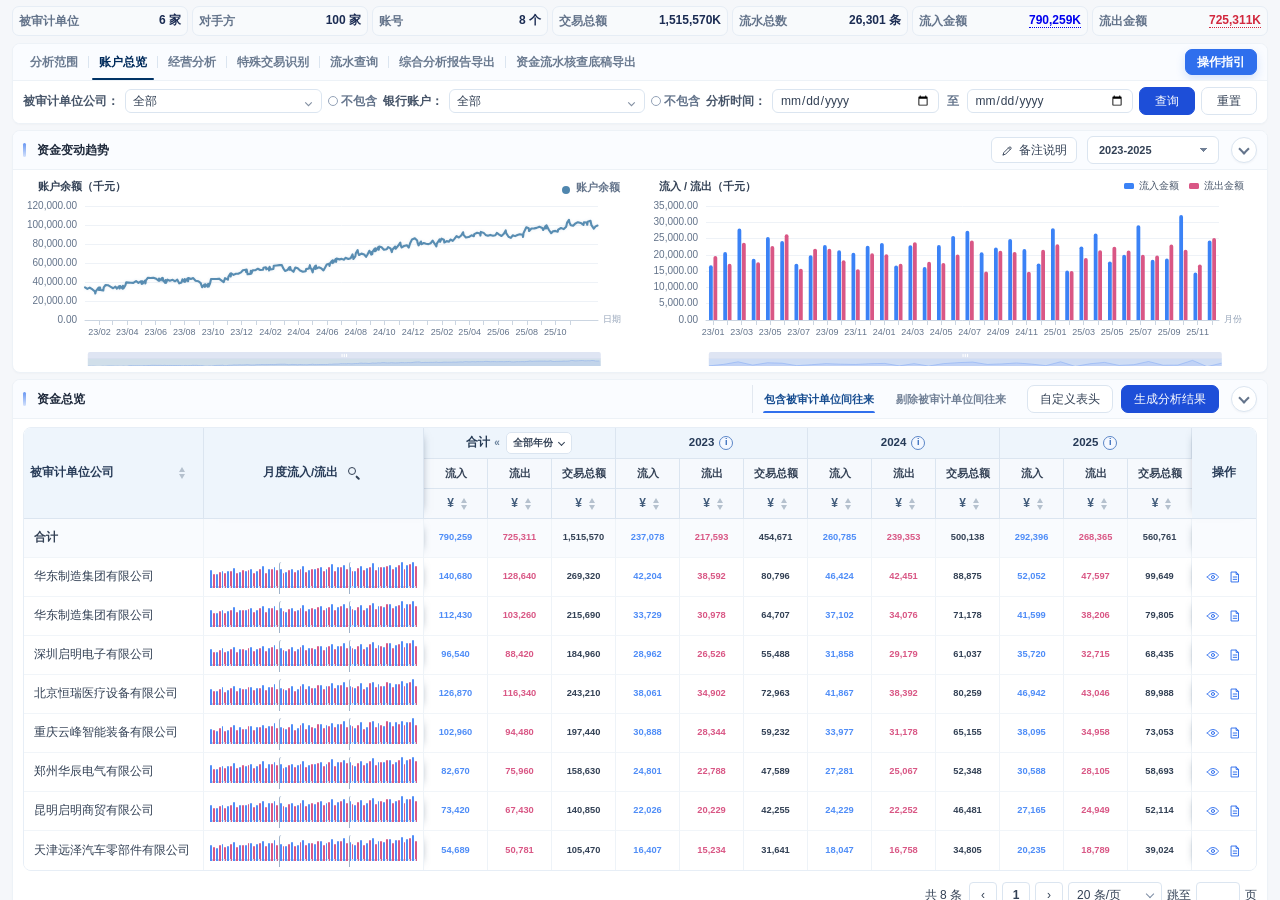
==== commit 039ea9ba: "Refine routine groups, report export and analysis scope controls" ====
--- a/fragments/bank-analysis.html
+++ b/fragments/bank-analysis.html
@@ -13,13 +13,13 @@
   <script defer src="../assets/vendor/leaflet/leaflet.js?v=1.9.4-local"></script>
   <link rel="stylesheet" href="../assets/css/base.css?v=20260827-tyc-sync1"/>
   <link rel="stylesheet" href="../assets/css/components/year-expansion.css?v=20260920-3"/>
-  <link rel="stylesheet" href="../assets/css/pages/bank-analysis.css?v=20260811-daily-trend1"/>
+  <link rel="stylesheet" href="../assets/css/pages/bank-analysis.css?v=20261102-transaction-filters1"/>
   <link rel="stylesheet" href="../assets/css/pages/account.css?v=20260507-routine"/>
   <link rel="stylesheet" href="../assets/css/pages/biz.css?v=20260507-routine"/>
   <link rel="stylesheet" href="../assets/css/pages/routine.css?v=20260507-routine"/>
-  <link rel="stylesheet" href="../assets/css/pages/workingpaper.css?v=20260827-workingpaper-tools1"/>
-  <link rel="stylesheet" href="../assets/css/pages/bank-analysis-compact.css?v=20260907-table-align3"/>
-  <link rel="stylesheet" href="../assets/css/pages/portrait.css?v=20260921-business-gate1"/>
+  <link rel="stylesheet" href="../assets/css/pages/workingpaper.css?v=20261027-routine-compact2"/>
+  <link rel="stylesheet" href="../assets/css/pages/bank-analysis-compact.css?v=20261020-counterparty-scope2"/>
+  <link rel="stylesheet" href="../assets/css/pages/portrait.css?v=20261026-direction-tabs4"/>
   <link rel="stylesheet" href="../assets/css/pages/risk-check.css?v=20260624-riskflow1"/>
   <link rel="stylesheet" href="../assets/css/pages/account-action-details.css?v=20260828-portrait-actions4"/>
 </head>
@@ -94,6 +94,17 @@
 <input id="beginDate" type="date"/>
 <span class="range-sep">至</span>
 <input id="endDate" type="date"/>
+<span class="biz-counterparty-scope" id="bizCounterpartyScopeField" hidden>
+<label for="bizCounterpartyScope">对手方筛选类型：</label>
+<span class="select-wrap">
+<select class="select" id="bizCounterpartyScope" title="不包含被审计单位主档信息的公司">
+<option value="audited" selected>不包含被审计单位主档信息的公司</option>
+<option value="controlled">不包含关联方主档信息中的“被审计单位及其控股子公司”</option>
+<option value="related">不包含关联方主档信息中所有关联方</option>
+</select>
+<i class="chev"><svg viewbox="0 0 24 24"><path d="M6 9l6 6 6-6" fill="none" stroke="currentColor" stroke-width="2"></path></svg></i>
+</span>
+</span>
 <button class="query" id="btnQueryBiz">查询</button>
 <button class="reset" id="btnResetBiz">重置</button>
 </div>
@@ -199,6 +210,12 @@
       <div class="portrait-table-count bank-head-meta-hidden" id="portraitTableCount"></div>
     </div>
     <div class="content">
+      <div class="portrait-flow-tabs" id="portraitFlowTabs" role="tablist" aria-label="对手方汇总清单收支视角">
+        <button class="is-active" type="button" role="tab" id="portraitFlowTotal" aria-selected="true" aria-controls="portraitFlowPanel" data-flow="total">交易总额</button>
+        <button type="button" role="tab" id="portraitFlowInflow" aria-selected="false" aria-controls="portraitFlowPanel" tabindex="-1" data-flow="inflow">流入方</button>
+        <button type="button" role="tab" id="portraitFlowOutflow" aria-selected="false" aria-controls="portraitFlowPanel" tabindex="-1" data-flow="outflow">流出方</button>
+      </div>
+      <div id="portraitFlowPanel" role="tabpanel" aria-labelledby="portraitFlowTotal">
       <div class="portrait-filter-strip" id="portraitFilterStrip">
         <div class="portrait-counterparty-filters" id="portraitCounterpartyFilters"></div>
         <button class="portrait-kpi-toggle" id="portraitKpiToggle" type="button" aria-label="隐藏KPI卡片" title="隐藏KPI卡片"><span></span></button>
@@ -218,6 +235,7 @@
       <div class="counterparty-blacklist-note portrait-blacklist-row">当前工作簿下总计有3个对手方存在配合造假行为，请关注！（AQPP-Audit提供的全量配合造假清单见<a href="javascript:void(0)">第三方配合造假名单.xlsx</a>）</div>
       <div class="portrait-table-wrap tyc-sync-surface"><table class="table" id="portraitCounterpartyTable"><thead id="portraitCounterpartyHead"></thead><tbody id="portraitCounterpartyBody"></tbody></table></div>
       <div class="pagination portrait-pagination" id="portraitPager"></div>
+      </div>
     </div>
   </div>
 </div>
@@ -655,7 +673,7 @@
 </section>
 <!-- ===================== 资金流水核查底稿导出 ===================== -->
 <section class="tab-pane hide" id="pane-transaction">
-<iframe class="risk-reference-frame" src="./fund-flow-check.html?v=20260827-filter-popover1" title="高风险核查"></iframe>
+<iframe class="risk-reference-frame" src="./fund-flow-check.html?v=20261102-expanded-routines3" title="特殊交易识别"></iframe>
 <div class="risk-page" hidden>
   <aside class="risk-sidebar" id="riskSidebar"><div class="risk-sidebar-head"><div><b>核查程序</b><span id="riskProcedureCount">29 项</span></div><button id="riskSidebarToggle" type="button" title="收起核查程序">‹</button></div><div class="risk-procedure-list" id="riskProcedureList"></div><button class="risk-add-btn" id="riskAddProcedure" type="button">+ 新增核查程序</button></aside>
   <div class="risk-main">
@@ -882,12 +900,15 @@
 </section></div>
 
 
-<script src="../assets/js/config/fund-flow-tab-layout.js?v=20260921-reconcile-switch5"></script>
+<script src="../assets/js/config/fund-flow-tab-layout.js?v=20261102-export-distribution1"></script>
 <script defer src="../assets/js/core/year-expansion.js?v=20260920-1"></script>
-<script defer src="../assets/js/core/shared.js?v=20260921-business-gate1"></script>
+<script defer src="../assets/js/config/routine-standards.js?v=20261102-groups3"></script>
+<script defer src="../assets/js/config/routine-demo-data.js?v=20261027-sync2"></script>
+<script defer src="../assets/js/core/shared.js?v=20261102-routine-groups3"></script>
 <script defer src="../assets/js/pages/account-action-details.js?v=20260828-portrait-actions4"></script>
 <script defer src="../assets/js/core/echarts-stable.js?v=20260508-fast2"></script>
-<script defer src="../assets/js/pages/portrait.js?v=20260921-business-gate1"></script>
+<script defer src="../assets/js/config/business-counterparty-scope.js?v=20261020-1"></script>
+<script defer src="../assets/js/pages/portrait.js?v=20261026-direction-tabs1"></script>
 <script defer src="../assets/js/pages/routine.js?v=20260508-fast2"></script>
 </body>
 </html>
--- a/assets/css/pages/bank-analysis.css
+++ b/assets/css/pages/bank-analysis.css
@@ -455,6 +455,7 @@
 }
 
 .tab-container:has(.tab[data-top="scope-control"].active) .biz-filter-bar,
+.tab-container:has(.tab[data-top="transaction"].active) .biz-filter-bar,
 .tab-container:has(.tab[data-top="risk-report-export"].active) .biz-filter-bar,
 .tab-container:has(.tab[data-top="workingpaper-export"].active) .biz-filter-bar{
   display:none !important;
--- a/assets/css/pages/workingpaper.css
+++ b/assets/css/pages/workingpaper.css
@@ -491,6 +491,19 @@
 }
 
 /* 输入框 */
+.wp-routine-criteria{display:flex;flex-wrap:wrap;align-items:center;gap:4px 10px;white-space:normal;}
+.wp-routine-criteria label{display:inline-flex;align-items:center;flex-wrap:wrap;gap:3px;line-height:1.5;max-width:100%;}
+body #rngTbody .wp-routine-criteria .inp-reason,
+body #fraudTbody .wp-routine-criteria .inp-reason{flex:0 0 auto;width:96px;min-width:0;max-width:100%;height:24px;min-height:24px;padding:2px 5px;box-sizing:border-box;font-variant-numeric:tabular-nums;}
+body #rngTbody .wp-routine-criteria [data-wp-criterion="daysRange"],
+body #rngTbody .wp-routine-criteria [data-wp-criterion="overlapRatio"],
+body #rngTbody .wp-routine-criteria [data-wp-criterion="txCountMin"],
+body #rngTbody .wp-routine-criteria [data-wp-criterion="txCountMax"],
+body #fraudTbody .wp-routine-criteria .inp-reason{width:54px;}
+body #rngTbody .wp-routine-criteria [data-wp-criterion="bsDate"]{width:104px;}
+body #rngTbody .wp-routine-criteria [data-wp-criterion="cashKeywords"],
+body #rngTbody .wp-routine-criteria [data-wp-criterion="abnormalKeywords"]{width:140px;}
+.wp-routine-criteria input:invalid{border-color:#d14343;}
 .inp-reason{
   width:100%;
   border:1px solid #d9e2ec;
--- a/assets/css/pages/bank-analysis-compact.css
+++ b/assets/css/pages/bank-analysis-compact.css
@@ -4880,3 +4880,41 @@
 body #tblAccountSummary.table .account-action-sticky{
   text-align:center !important;
 }
+
+/* Keep the business filters and query/reset controls on a single row. */
+body .tab-container .biz-filter-bar .filter-area:has(#bizCounterpartyScopeField:not([hidden])){
+  flex-wrap:nowrap !important;
+  gap:4px !important;
+  overflow-x:auto !important;
+  overflow-y:hidden !important;
+  scrollbar-width:thin;
+}
+body .tab-container .biz-filter-bar .filter-area:has(#bizCounterpartyScopeField:not([hidden])) > .select-wrap{
+  flex:0 1 124px !important;
+  min-width:88px !important;
+}
+body .tab-container .biz-filter-bar .filter-area:has(#bizCounterpartyScopeField:not([hidden])) > input[type="date"]{
+  flex:0 1 124px !important;
+  min-width:112px !important;
+}
+body #bizCounterpartyScopeField[hidden]{ display:none !important; }
+body #bizCounterpartyScopeField{
+  display:flex;
+  align-items:center;
+  flex:1 1 350px;
+  gap:4px;
+  min-width:250px;
+}
+body #bizCounterpartyScopeField > label{ flex:0 0 auto; white-space:nowrap; }
+body .tab-container .biz-filter-bar #bizCounterpartyScopeField .select-wrap{
+  flex:1 1 240px !important;
+  min-width:0 !important;
+  max-width:100% !important;
+}
+body #bizCounterpartyScope{
+  width:100% !important;
+  min-width:0 !important;
+  overflow:hidden;
+  text-overflow:ellipsis;
+  white-space:nowrap;
+}
--- a/assets/css/pages/portrait.css
+++ b/assets/css/pages/portrait.css
@@ -2476,3 +2476,60 @@
   width:94px !important;
   min-width:94px !important;
 }
+
+/* Keep this view switch distinct from the page-wide white-button reset. */
+body #pane-biz #portraitFlowTabs{
+  display:flex;
+  align-items:stretch;
+  gap:0;
+  width:306px;
+  max-width:100%;
+  box-sizing:border-box;
+  padding:3px;
+  margin:0 0 10px;
+  border:1px solid #c3d2e8;
+  border-radius:7px;
+  background:#e9eff8;
+}
+body #pane-biz #portraitFlowTabs > button{
+  position:relative;
+  display:inline-flex;
+  align-items:center;
+  justify-content:center;
+  flex:1 1 0;
+  min-width:0;
+  min-height:30px;
+  height:30px;
+  line-height:28px;
+  padding:0 12px;
+  box-sizing:border-box;
+  margin:0;
+  border:0 !important;
+  border-radius:4px;
+  background:transparent !important;
+  color:#526580 !important;
+  box-shadow:none !important;
+  font:inherit;
+  font-size:13px;
+  font-weight:600;
+  white-space:nowrap;
+  cursor:pointer;
+}
+body #pane-biz #portraitFlowTabs > button:not(.is-active):hover{
+  background:#dce7f7 !important;
+  color:#1d4ed8 !important;
+}
+body #pane-biz #portraitFlowTabs > button.is-active{
+  background:#2563eb !important;
+  box-shadow:0 1px 3px rgba(29,78,216,.25) !important;
+  color:#fff !important;
+  font-weight:700;
+}
+body #pane-biz #portraitFlowTabs > button:focus-visible{
+  outline:2px solid #1d4db0;
+  outline-offset:2px;
+}
+@media(max-width:480px){
+  body #pane-biz #portraitFlowTabs{width:100%;}
+  body #pane-biz #portraitFlowTabs > button{padding:0 8px;}
+}
